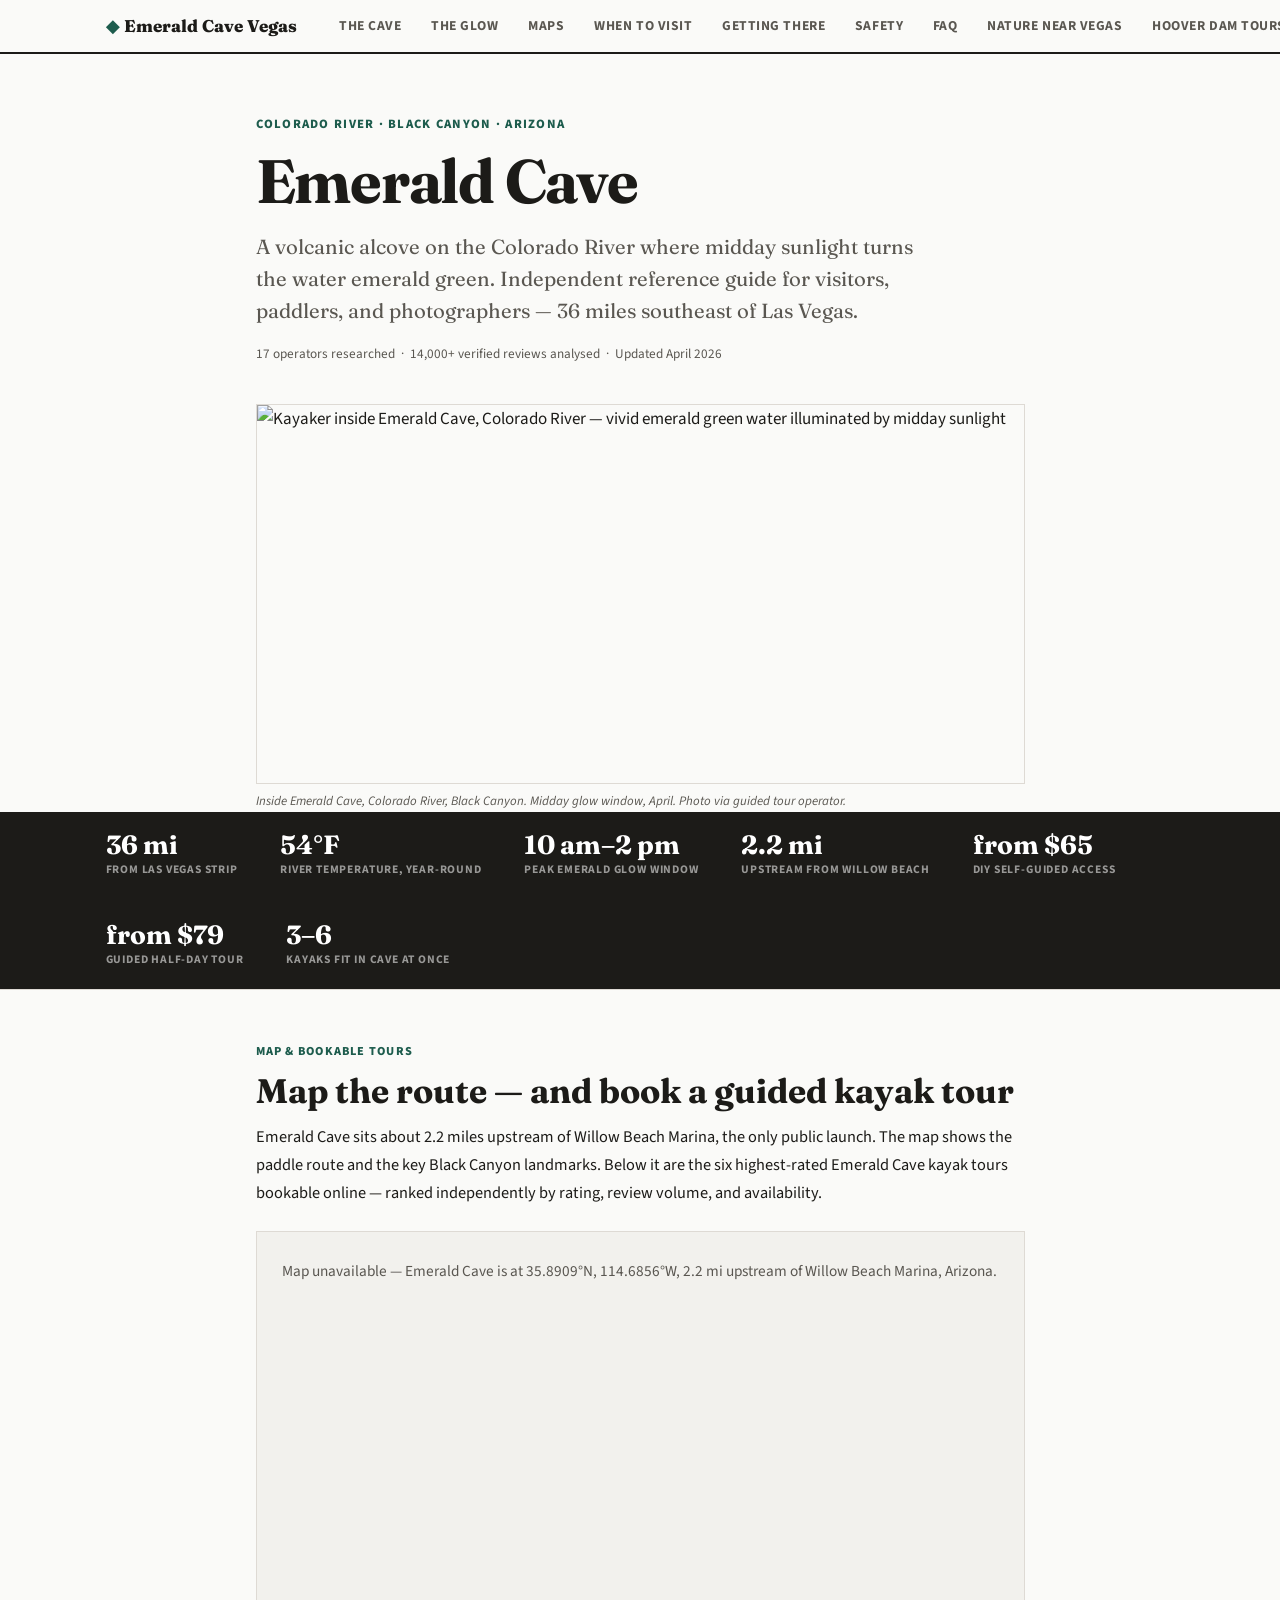
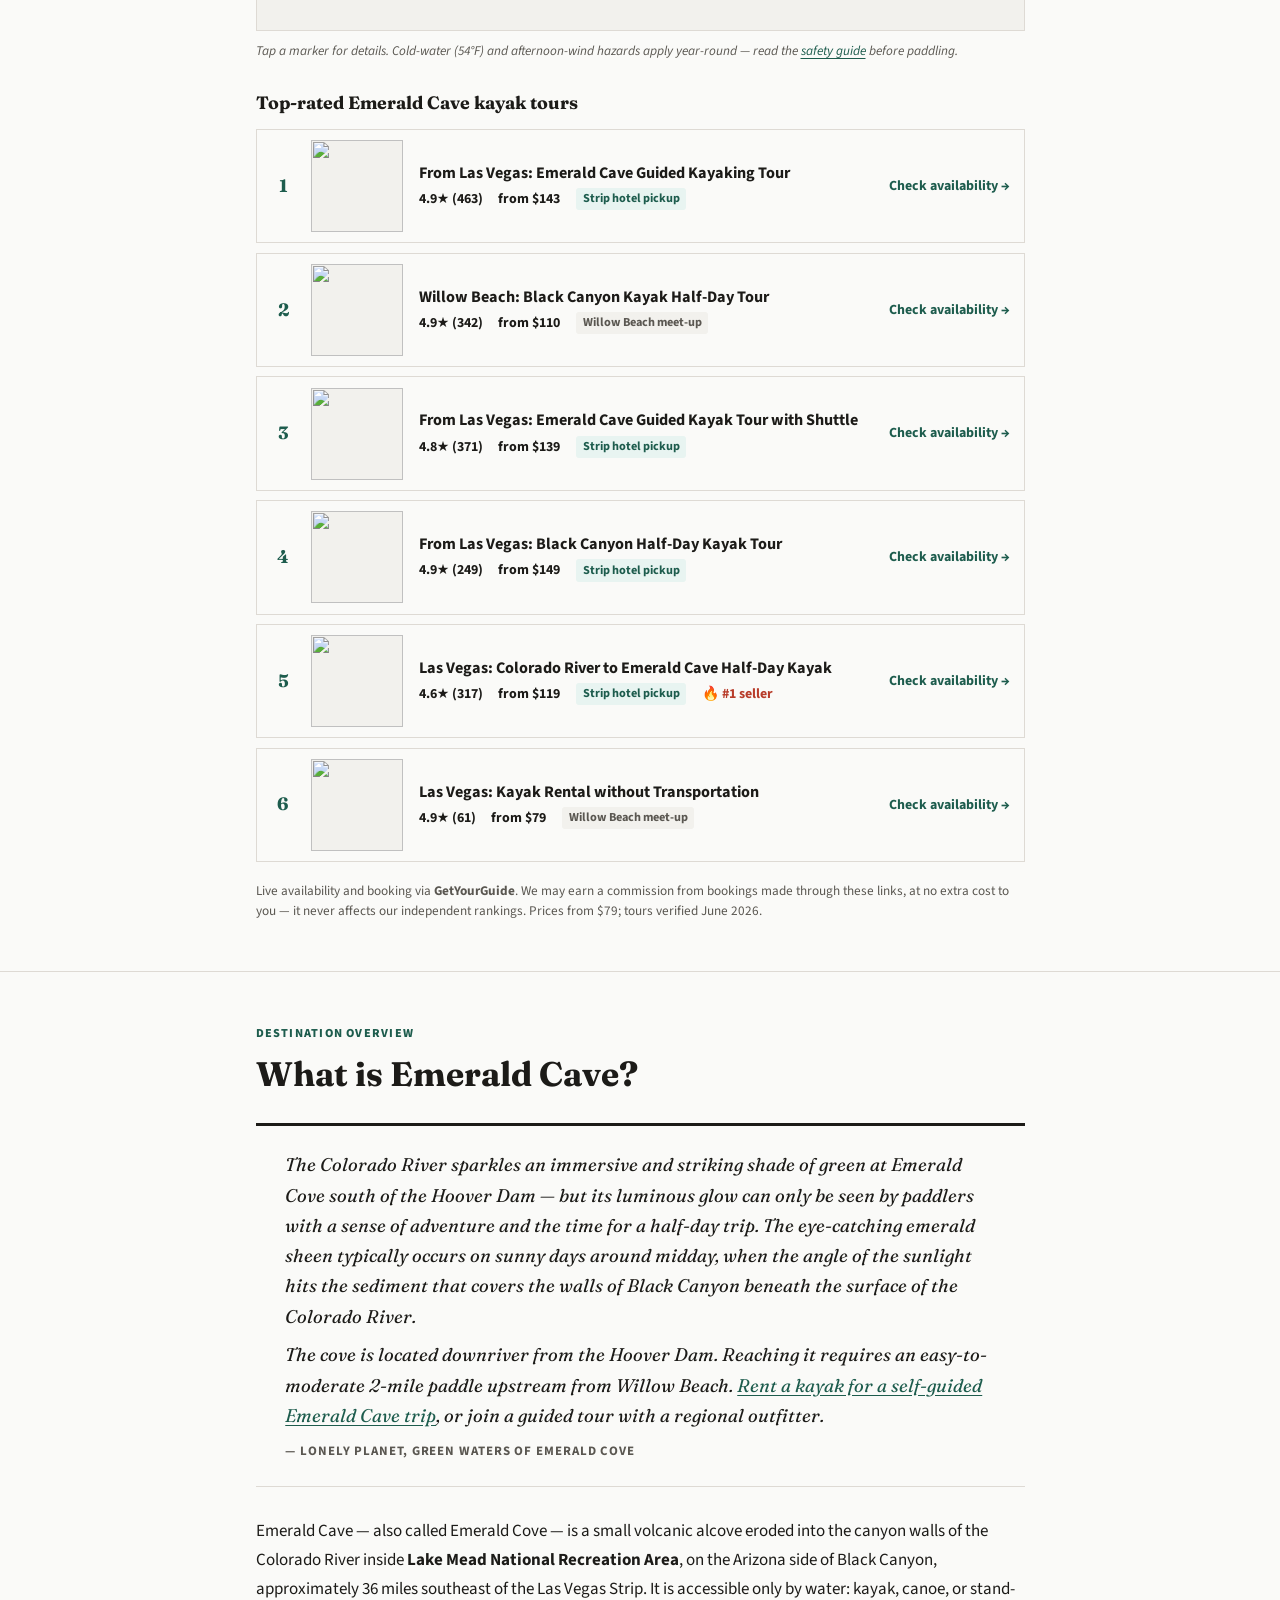
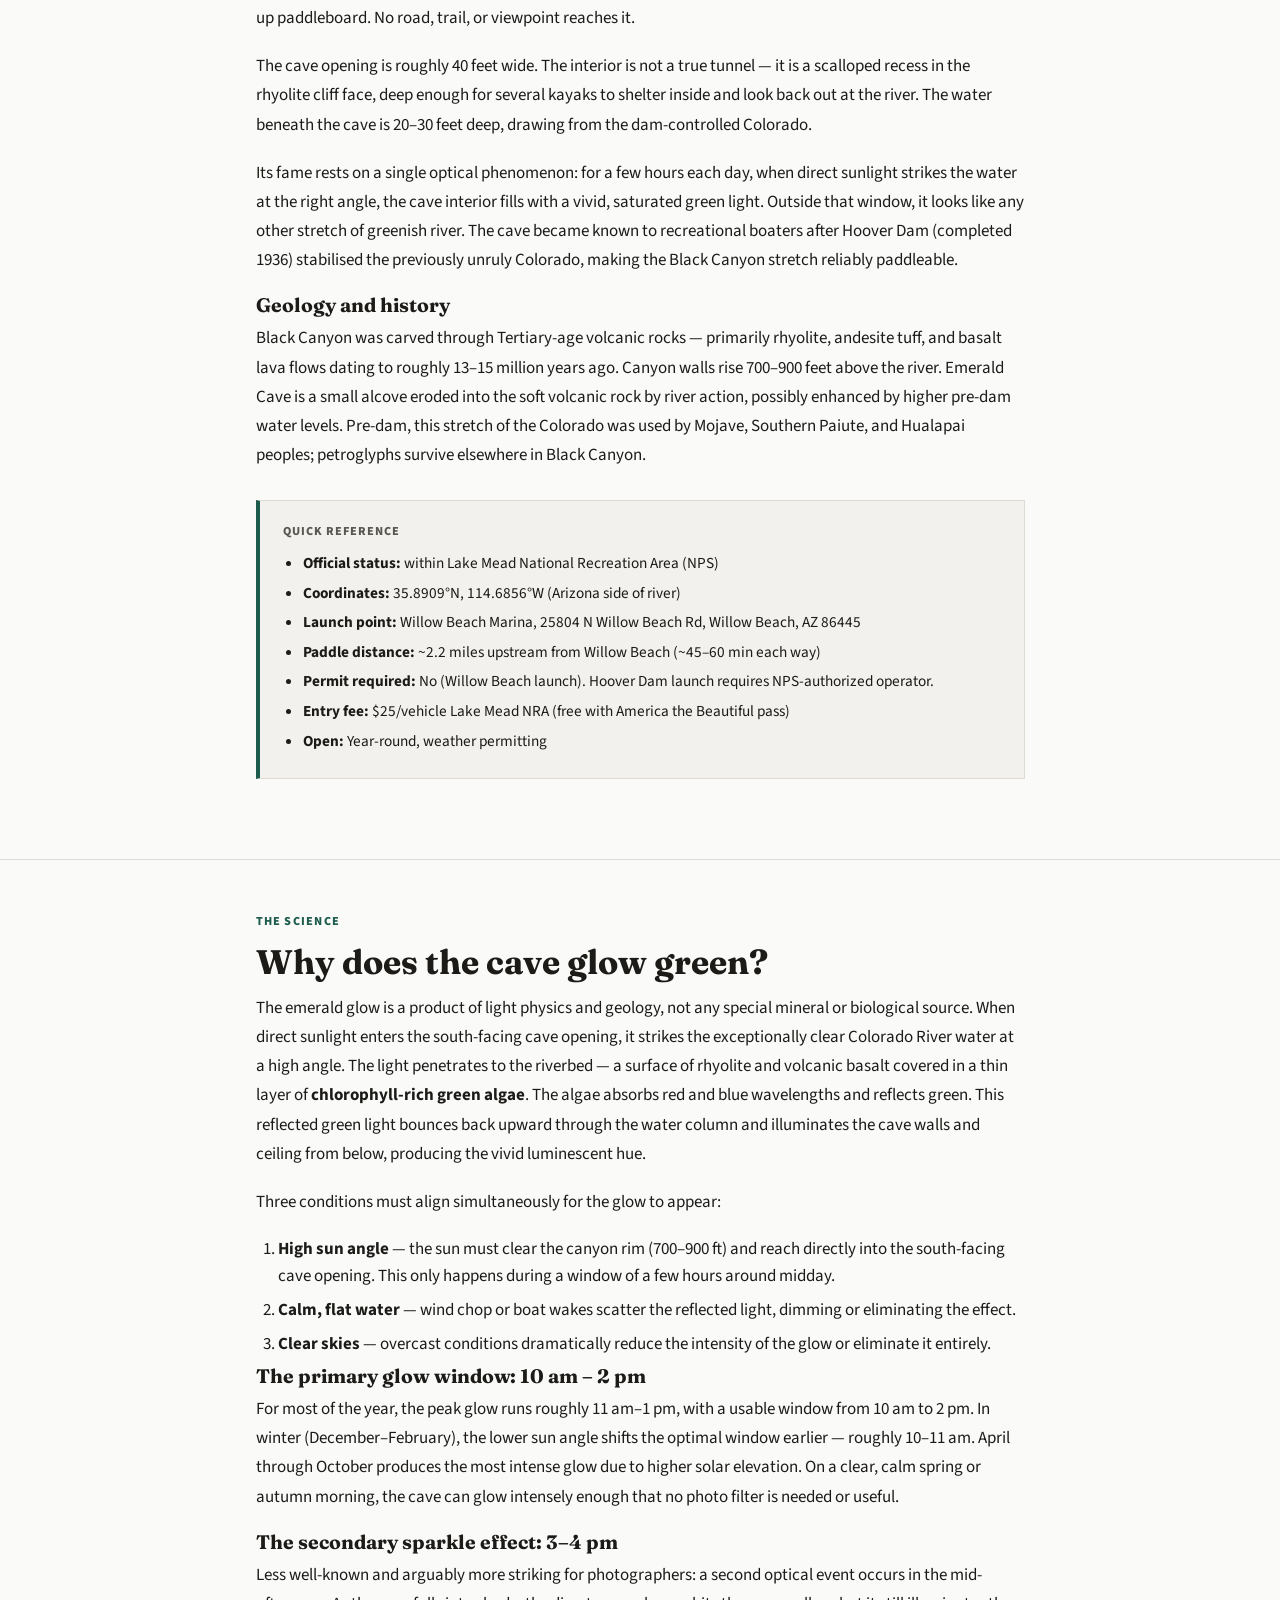
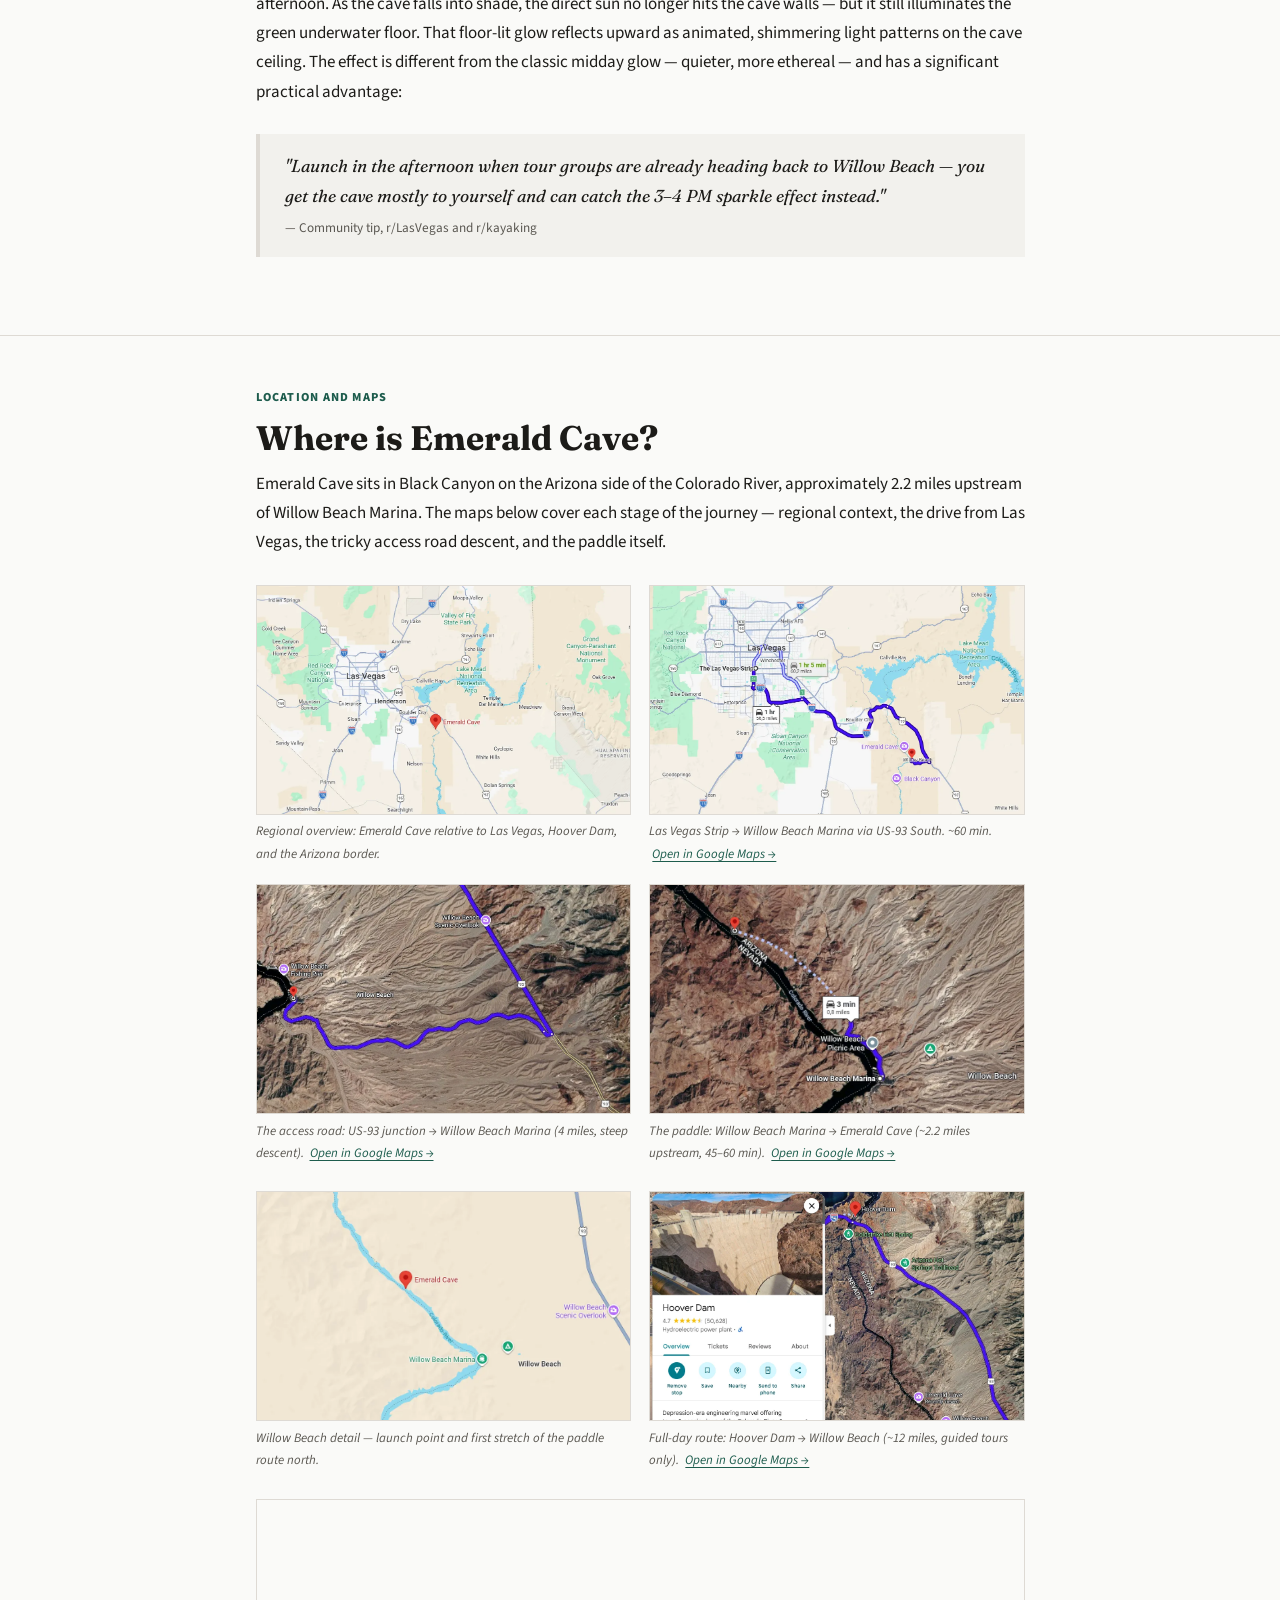
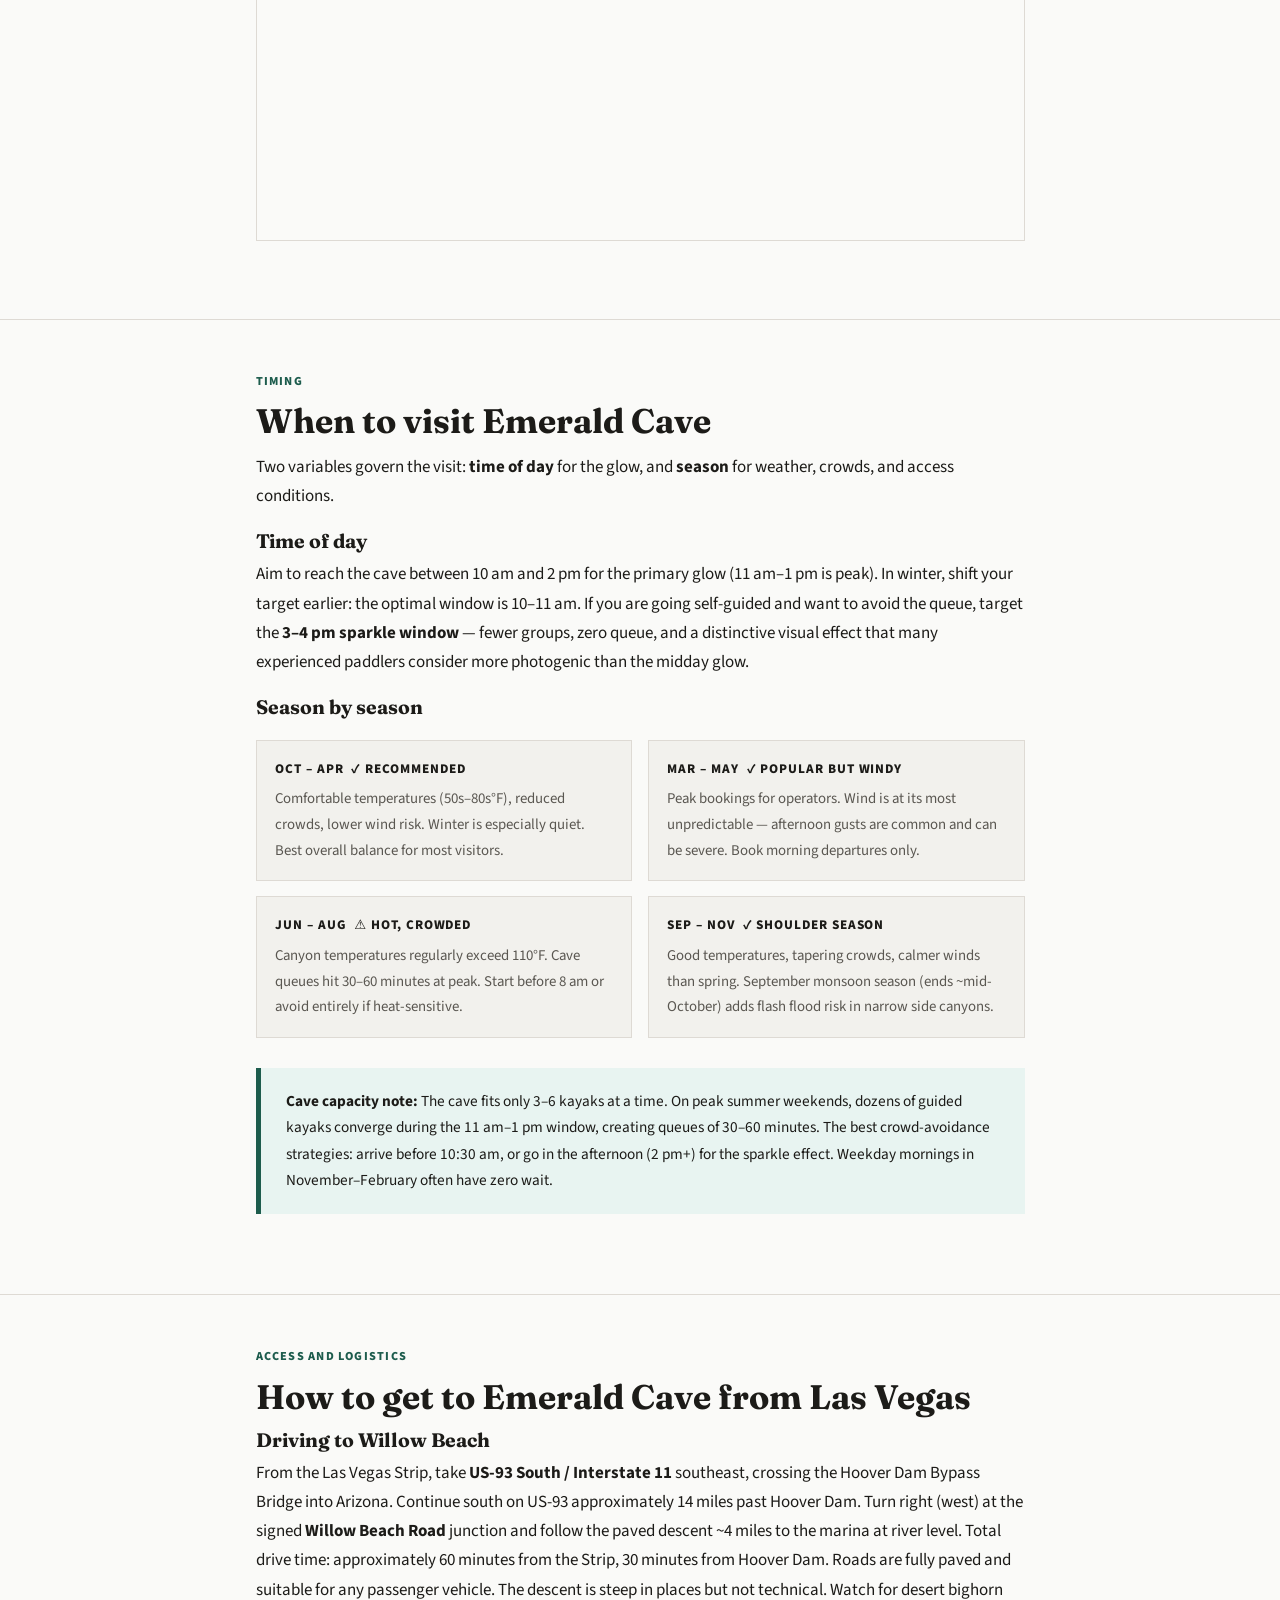
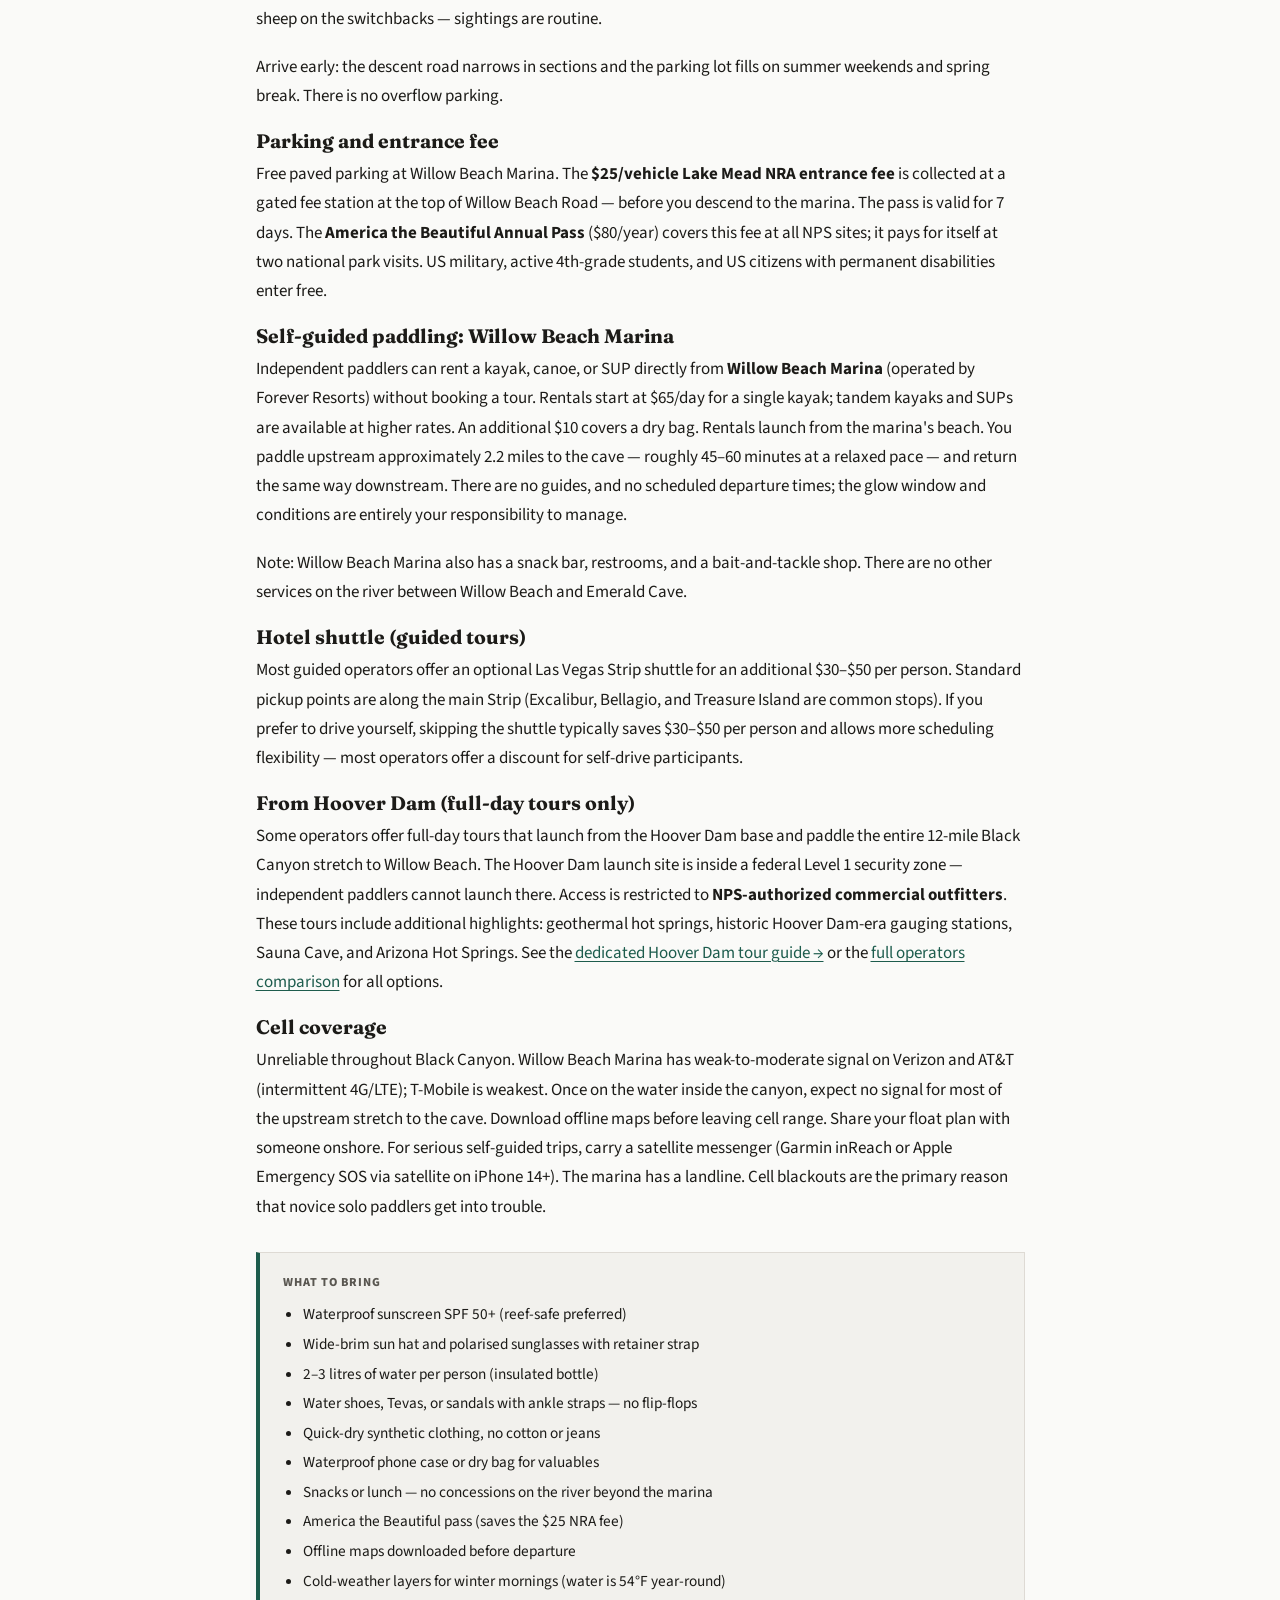
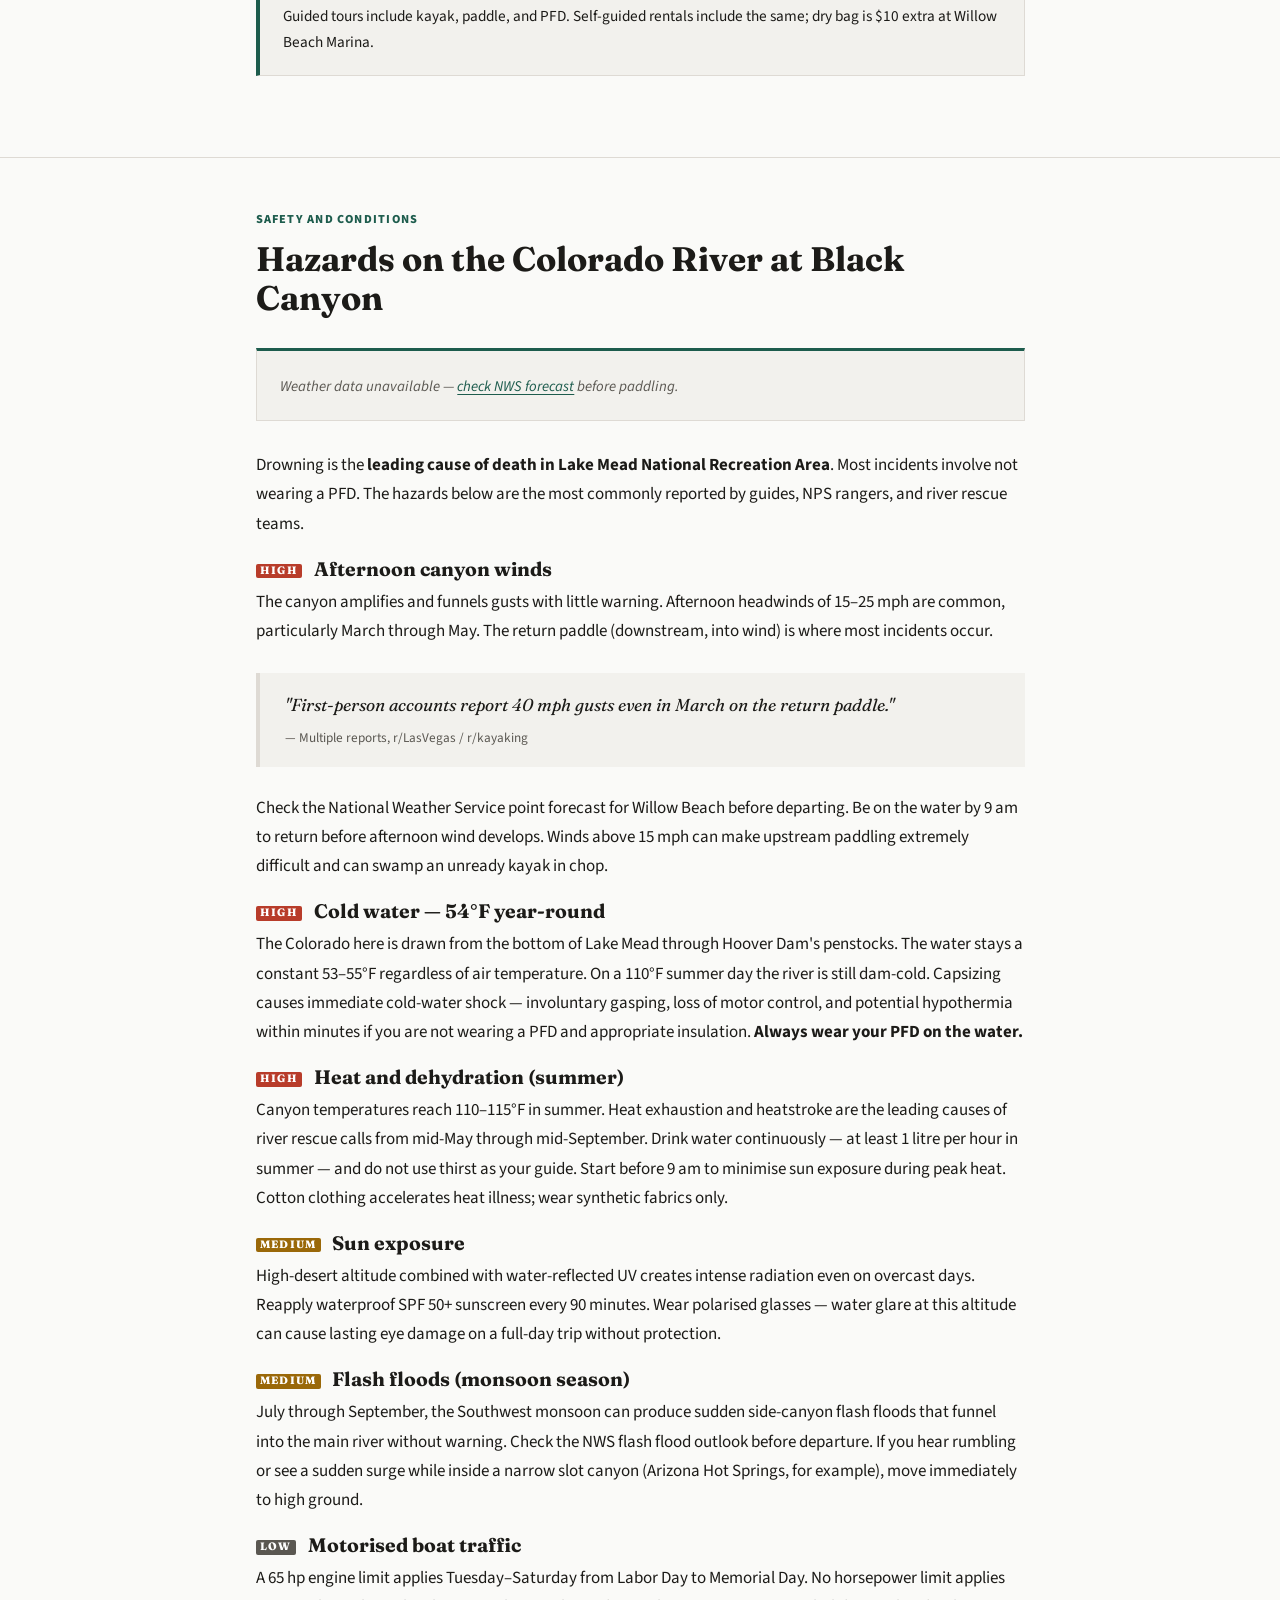
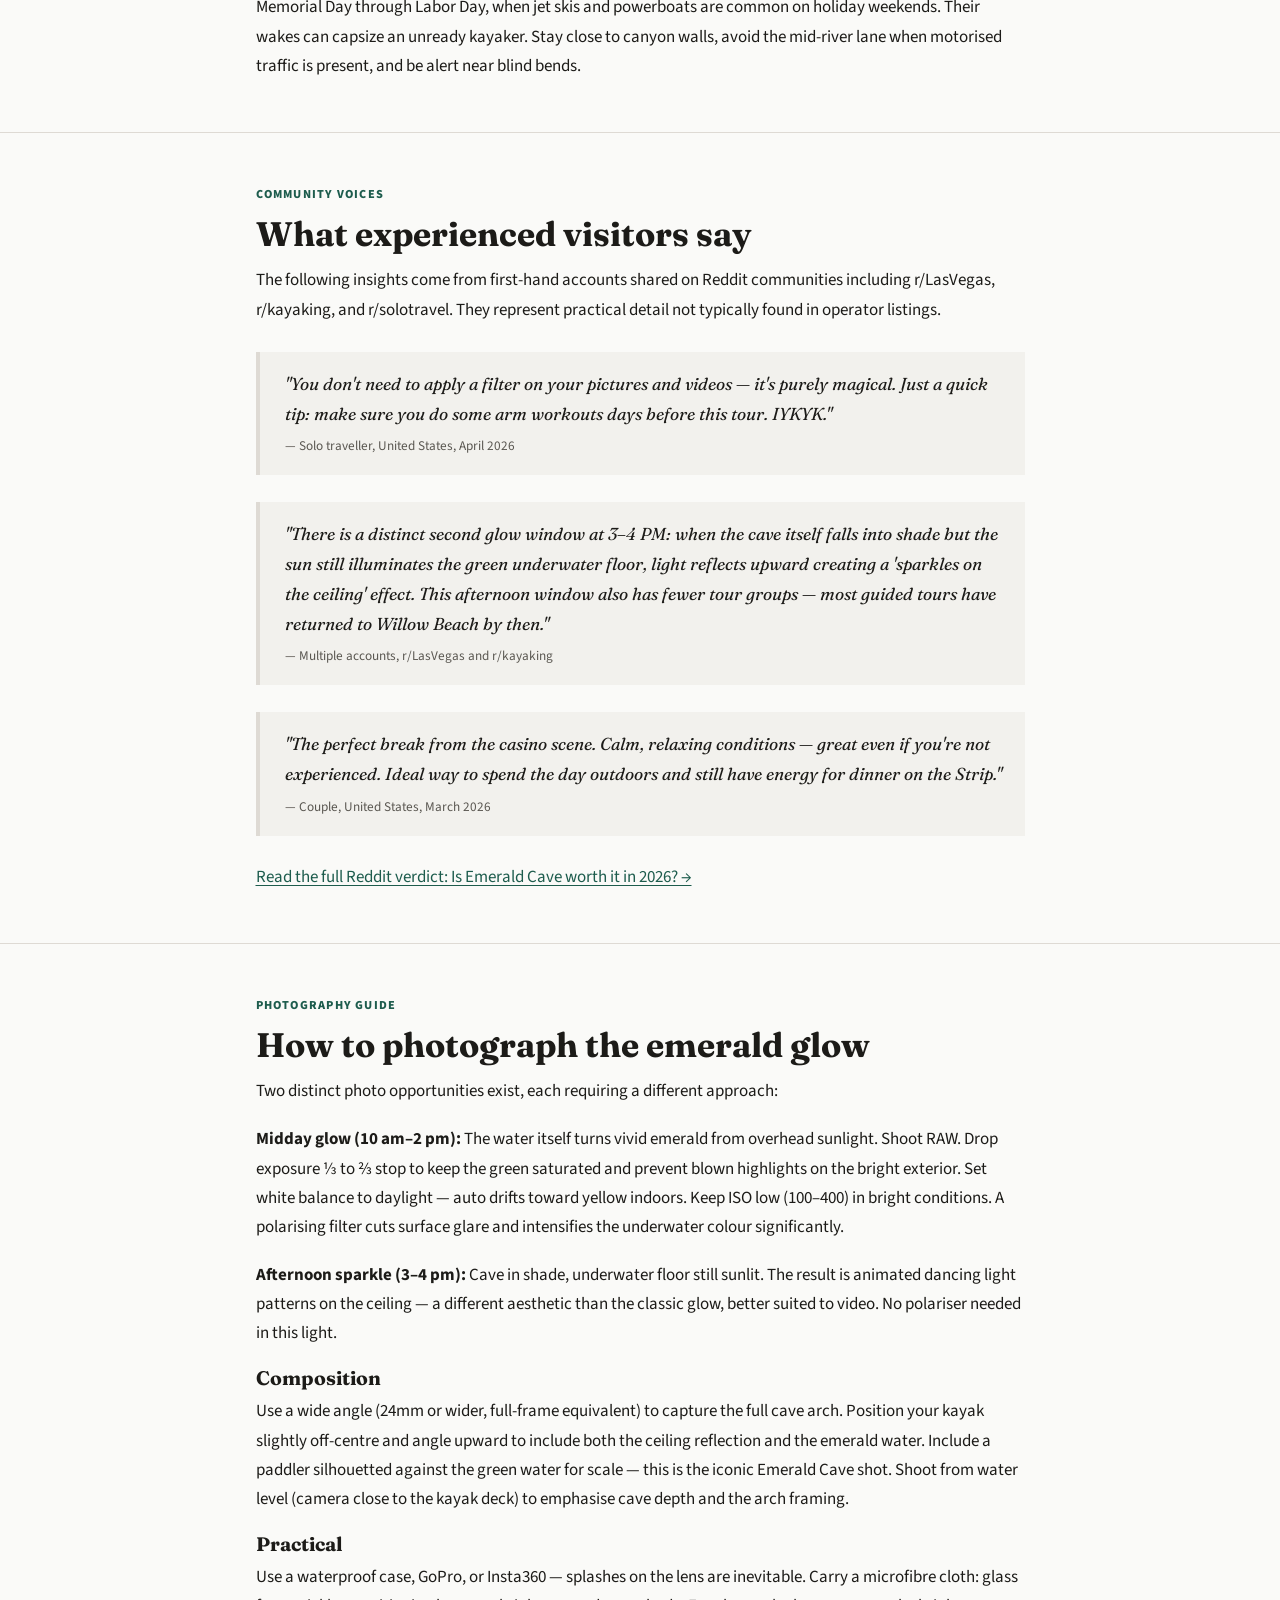
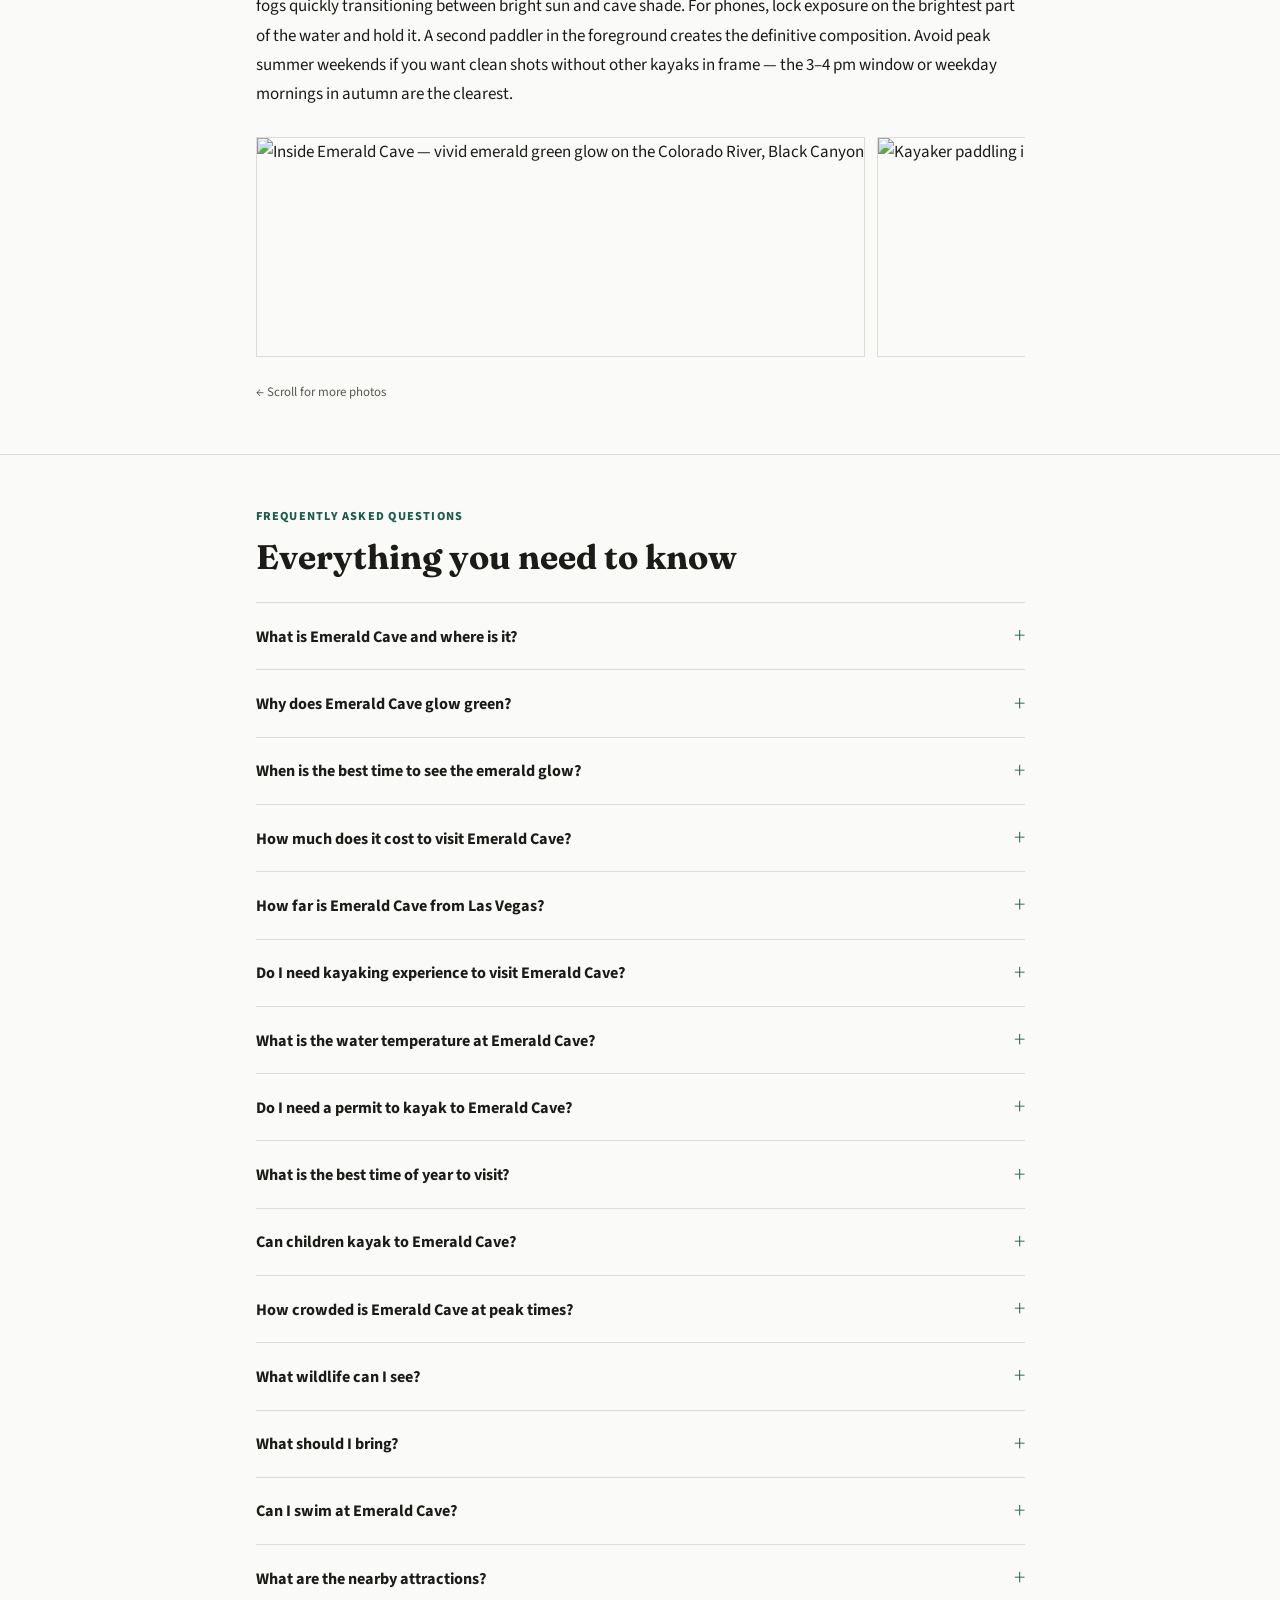
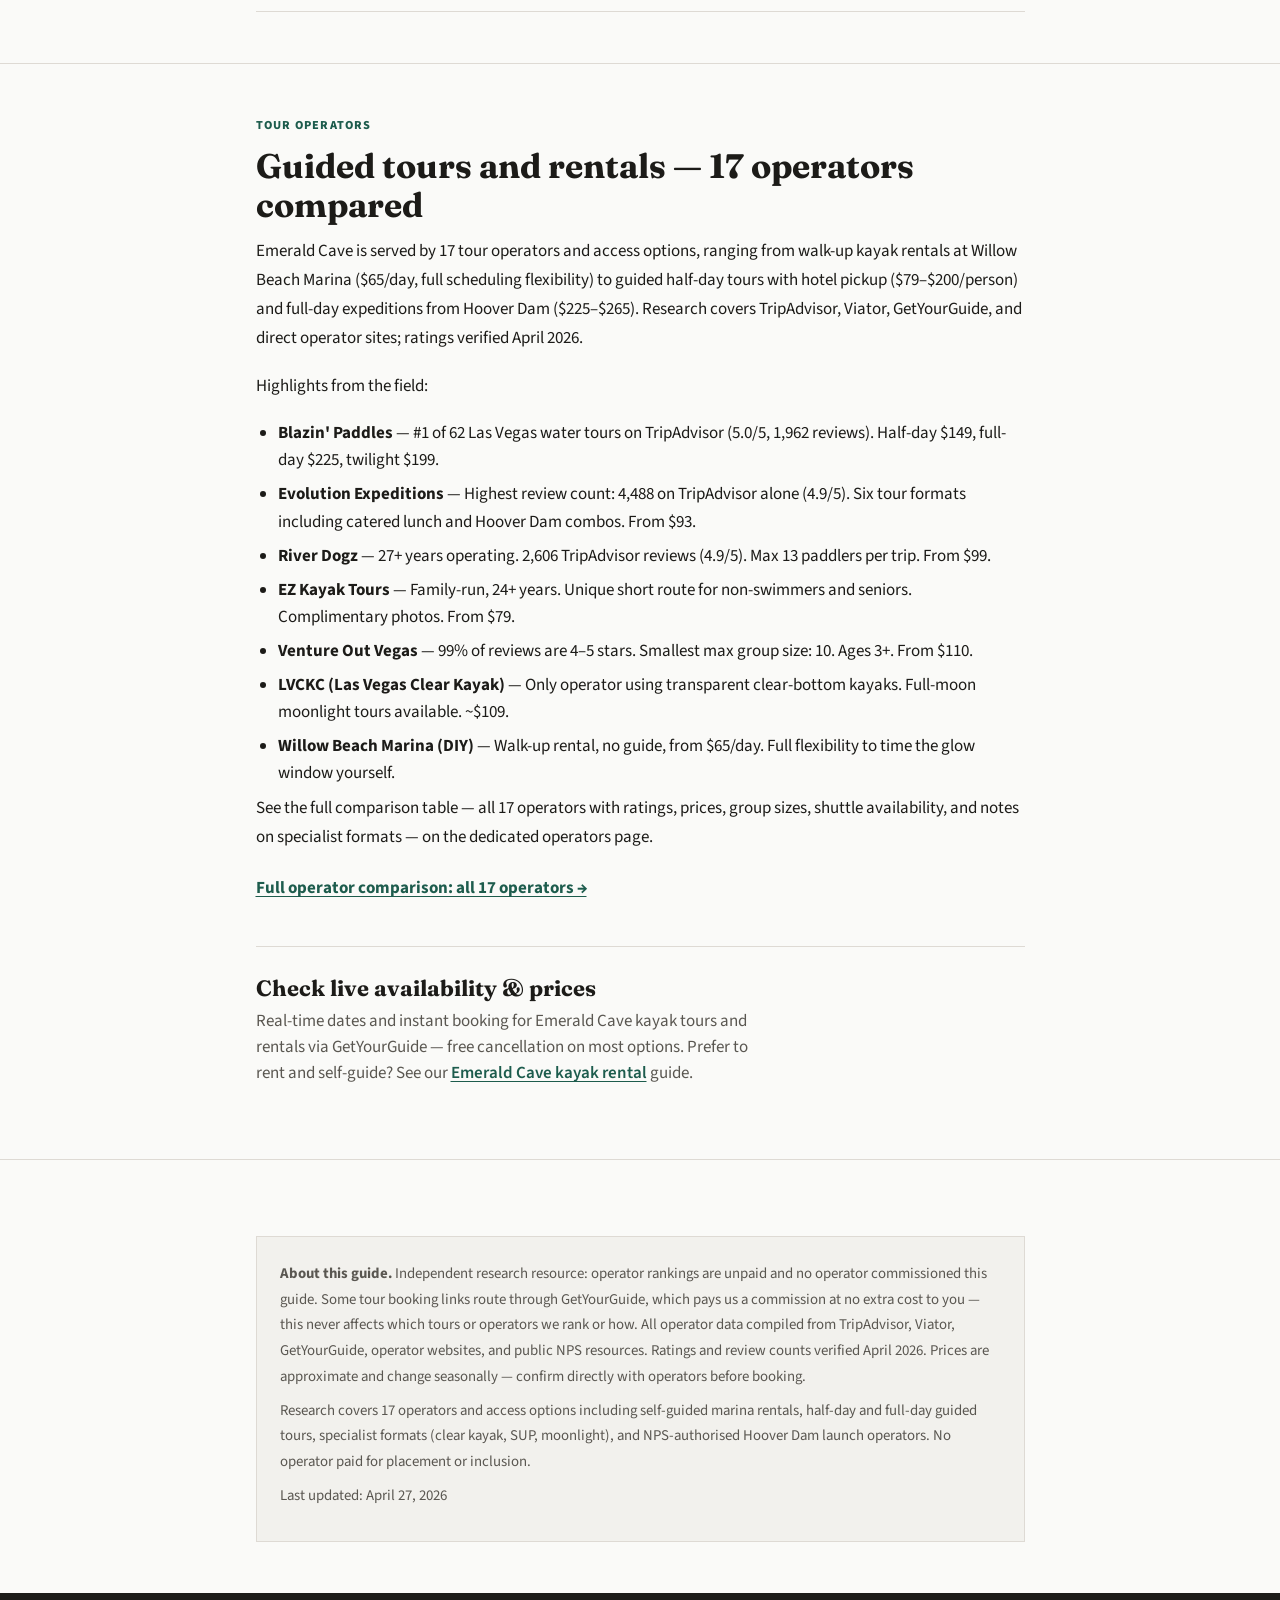
==== index.html @ 925a23f8 "Migrate homepage booking Viator -> GetYourGuide + add Emerald Cave kayak rental page + sitewide GYG " ====
<!DOCTYPE html>
<html lang="en">
<head>
  <meta charset="UTF-8">
  <meta name="viewport" content="width=device-width, initial-scale=1.0">
  <title>Emerald Cave: Colorado River Guide — Black Canyon, Las Vegas (2026)</title>
  <meta name="description" content="Independent reference guide to Emerald Cave on the Colorado River: why the cave glows green, when to visit, how to get there, safety, photography, and a comparison of all 17 tour operators near Las Vegas.">
  <link rel="canonical" href="https://emeraldcavevegas.com/">

  <meta property="og:type"        content="article">
  <meta property="og:title"       content="Emerald Cave: Colorado River Guide — Black Canyon, Las Vegas">
  <meta property="og:description" content="Independent reference guide: the science of the emerald glow, best times, DIY access, safety, photography, and all 17 operators compared.">
  <meta property="og:url"         content="https://emeraldcavevegas.com/">
  <meta property="og:image"       content="https://cdn.getyourguide.com/img/tour/63e8f0a3e918beafbc65cf9a6de09a8b6847c1874ac507ccfdf25bfa2e8f3ed8.jpeg/99.jpg">
  <meta name="twitter:card"       content="summary_large_image">

  <link rel="preconnect" href="https://fonts.googleapis.com">
  <link rel="preconnect" href="https://fonts.gstatic.com" crossorigin>
  <link href="https://fonts.googleapis.com/css2?family=Fraunces:ital,opsz,wght@0,9..144,400;0,9..144,600;0,9..144,700;0,9..144,900;1,9..144,400&family=Source+Sans+3:wght@400;600;700;800&display=swap" rel="stylesheet">
  <link rel="icon" type="image/svg+xml" href="favicon.svg">
  <link rel="stylesheet" href="styles.css">

  <script type="application/ld+json">
  {
    "@context": "https://schema.org",
    "@graph": [
      {
        "@type": "WebSite",
        "@id": "https://emeraldcavevegas.com/#website",
        "name": "Emerald Cave Vegas",
        "url": "https://emeraldcavevegas.com/"
      },
      {
        "@type": "Article",
        "@id": "https://emeraldcavevegas.com/#article",
        "headline": "Emerald Cave: Complete Independent Guide to the Colorado River Glow Cave Near Las Vegas (2026)",
        "description": "Independent reference guide covering the science of the emerald glow, seasonal timing, DIY access from Willow Beach, safety hazards, photography, and a comparison of all 17 kayak tour operators.",
        "datePublished": "2026-04-27",
        "dateModified": "2026-04-27",
        "author": {"@id": "https://emeraldcavevegas.com/#website"},
        "publisher": {"@id": "https://emeraldcavevegas.com/#website"},
        "mainEntityOfPage": "https://emeraldcavevegas.com/",
        "image": "https://cdn.getyourguide.com/img/tour/63e8f0a3e918beafbc65cf9a6de09a8b6847c1874ac507ccfdf25bfa2e8f3ed8.jpeg/99.jpg"
      },
      {
        "@type": "TouristAttraction",
        "@id": "https://emeraldcavevegas.com/#attraction",
        "name": "Emerald Cave",
        "alternateName": ["Emerald Cove", "Emerald Cave Black Canyon"],
        "description": "A volcanic alcove on the Colorado River in Black Canyon, 36 miles southeast of Las Vegas. Midday sunlight reflecting off the submerged volcanic riverbed turns the cave interior a vivid emerald green.",
        "url": "https://emeraldcavevegas.com/",
        "image": "https://cdn.getyourguide.com/img/tour/63e8f0a3e918beafbc65cf9a6de09a8b6847c1874ac507ccfdf25bfa2e8f3ed8.jpeg/99.jpg",
        "geo": {"@type": "GeoCoordinates", "latitude": 35.890861, "longitude": -114.6855819},
        "address": {"@type": "PostalAddress", "addressLocality": "Willow Beach", "addressRegion": "AZ", "postalCode": "86445", "addressCountry": "US"},
        "containedInPlace": {"@type": "Park", "name": "Lake Mead National Recreation Area", "url": "https://www.nps.gov/lake/"},
        "touristType": ["Kayaker", "Photographer", "Outdoor adventurer", "Family traveler"]
      },
      {
        "@type": "FAQPage",
        "@id": "https://emeraldcavevegas.com/#faq",
        "mainEntity": [
          {"@type": "Question", "name": "What is Emerald Cave and where is it?", "acceptedAnswer": {"@type": "Answer", "text": "Emerald Cave (also called Emerald Cove) is a small volcanic alcove on the Colorado River in Black Canyon, about 36 miles southeast of the Las Vegas Strip near Willow Beach, Arizona. It sits within Lake Mead National Recreation Area. The cave opening is approximately 40 feet wide with 20–30 feet of water inside. It is accessible only by kayak, canoe, or stand-up paddleboard."}},
          {"@type": "Question", "name": "Why does Emerald Cave glow green?", "acceptedAnswer": {"@type": "Answer", "text": "The emerald-green glow occurs when direct midday sunlight enters the south-facing cave opening and penetrates the clear 54°F river water. The light reflects off the submerged volcanic rock floor, passes through chlorophyll-rich green algae, and bounces back upward — illuminating the cave walls and ceiling. The effect requires a high sun angle, calm flat water, and clear skies."}},
          {"@type": "Question", "name": "When is the best time to see the emerald glow?", "acceptedAnswer": {"@type": "Answer", "text": "The strongest glow occurs between 10 am and 2 pm, with 11 am–1 pm being the peak window. In winter the optimal window shifts earlier to 10–11 am. There is also a secondary sparkle effect at 3–4 pm when the cave falls into shade but the underwater floor remains sunlit, projecting dancing light on the ceiling."}},
          {"@type": "Question", "name": "How much does it cost to visit Emerald Cave?", "acceptedAnswer": {"@type": "Answer", "text": "Self-guided rentals from Willow Beach Marina start at $65/day. Guided half-day tours range from $79 to $149 per person without shuttle, or $119–$200 with Las Vegas Strip pickup. A $25/vehicle Lake Mead NRA entrance fee is charged at the gate (free with America the Beautiful pass)."}},
          {"@type": "Question", "name": "How far is Emerald Cave from Las Vegas?", "acceptedAnswer": {"@type": "Answer", "text": "Approximately 36 miles southeast of the Las Vegas Strip. The drive to Willow Beach Marina takes about 60 minutes via US-93 South. From Willow Beach, the cave is approximately 2.2 miles upstream — roughly 45–60 minutes each way by paddle."}},
          {"@type": "Question", "name": "Do I need kayaking experience to visit Emerald Cave?", "acceptedAnswer": {"@type": "Answer", "text": "No prior experience is required. The Colorado River in this stretch has minimal current (1–3 mph) and no rapids. The main challenge is afternoon canyon wind, which can reach 25+ mph. Beginners should book a guided morning tour."}},
          {"@type": "Question", "name": "What is the water temperature at Emerald Cave?", "acceptedAnswer": {"@type": "Answer", "text": "A constant 53–55°F (12°C) year-round. Water is drawn from the bottom of Lake Mead through Hoover Dam, not from the sun-warmed surface. Even in summer heat, capsizing causes immediate cold-water shock. Always wear your PFD."}},
          {"@type": "Question", "name": "Do I need a permit to kayak to Emerald Cave?", "acceptedAnswer": {"@type": "Answer", "text": "No paddling permit is required for independent visitors launching from Willow Beach and paddling upstream. You must pay the Lake Mead NRA entrance fee ($25 per vehicle, 7-day pass; free with America the Beautiful pass). Launching from Hoover Dam requires an NPS-authorized operator."}},
          {"@type": "Question", "name": "What is the best time of year to visit?", "acceptedAnswer": {"@type": "Answer", "text": "October through April offers the best balance — comfortable temperatures (50s–80s°F), smaller crowds, and lower wind risk. Avoid June–August unless departing before 8 am, as canyon temperatures regularly exceed 110°F and cave queue times reach 30–60 minutes."}},
          {"@type": "Question", "name": "Can children kayak to Emerald Cave?", "acceptedAnswer": {"@type": "Answer", "text": "Most operators accept children from age 5–8 in tandem with a parent. Children typically ride tandem until age 12–14. EZ Kayak Tours accepts from age 5, Desert Adventures from 6, River Dogz from 6, Blazin' Paddles from 8, and Venture Out Vegas from age 3."}},
          {"@type": "Question", "name": "How crowded is Emerald Cave?", "acceptedAnswer": {"@type": "Answer", "text": "The cave fits only 3–6 kayaks at once. At peak season during the 10 am–1 pm window, queue times reach 30–60 minutes. Strategy: arrive before 10:30 am, or go self-guided after 2 pm for the 3–4 pm sparkle effect with near-zero wait."}},
          {"@type": "Question", "name": "What wildlife can I see at Emerald Cave?", "acceptedAnswer": {"@type": "Answer", "text": "Desert bighorn sheep graze on cliff ledges above Willow Beach year-round and are reliably seen on the access road and canyon walls. Bald eagles are common December–March. Other species: great blue herons, peregrine falcons, ravens, osprey, coyotes, and various waterfowl."}},
          {"@type": "Question", "name": "What should I bring on a kayak trip to Emerald Cave?", "acceptedAnswer": {"@type": "Answer", "text": "Essentials: waterproof sunscreen SPF 50+, wide-brim sun hat, polarised sunglasses with retainer strap, water shoes, 2–3 litres of water per person, quick-dry synthetic clothing, and a waterproof phone case. Download offline maps before leaving cell coverage. Bring an America the Beautiful pass to waive the $25 NRA entrance fee."}},
          {"@type": "Question", "name": "How do I get to Willow Beach from Las Vegas?", "acceptedAnswer": {"@type": "Answer", "text": "From the Strip: take US-93 South across the Hoover Dam Bypass Bridge into Arizona. Continue ~14 miles south past Hoover Dam, then turn right onto Willow Beach Road. Follow the paved road 4 miles downhill to the marina. Drive time: ~60 minutes."}},
          {"@type": "Question", "name": "Can I swim at Emerald Cave?", "acceptedAnswer": {"@type": "Answer", "text": "Swimming is allowed but the water is a constant 54°F — cold enough to cause cold-shock even in summer. Many guided tours include swim stops at riverside beaches where conditions are safer. Avoid swimming in the cave itself due to kayak traffic and cold deep water."}}
        ]
      }
    ]
  }
  </script>

  <!-- GetYourGuide Analytics -->
  <script async defer src="https://widget.getyourguide.com/dist/pa.umd.production.min.js" data-gyg-partner-id="1Q7ZSYC"></script>
</head>

<body>

<!-- HEADER -->
<header class="site-header" id="top">
  <div class="nav-inner">
    <a href="#top" class="nav-logo"><span class="gem">◆</span>Emerald Cave Vegas</a>
    <nav class="nav-links">
      <a href="#what-is">The Cave</a>
      <a href="#glow">The Glow</a>
      <a href="#maps">Maps</a>
      <a href="#when">When to Visit</a>
      <a href="#getting-there">Getting There</a>
      <a href="#safety">Safety</a>
      <a href="#faq">FAQ</a>
      <a href="natural-attractions-near-las-vegas.html">Nature Near Vegas</a>
      <a href="hoover-dam-tours-from-las-vegas.html">Hoover Dam Tours</a>
      <a href="las-vegas-colorado-river-tours.html">River Tours</a>
      <a href="las-vegas-stargazing-tour.html">Stargazing</a>
      <a href="vegas-night-helicopter-tour.html">Night Helicopter</a>
      <a href="operators.html">Tour Operators →</a>
    </nav>
    <button class="nav-toggle" aria-label="Toggle menu" aria-expanded="false">
      <span></span><span></span><span></span>
    </button>
  </div>
  <nav class="mobile-nav">
    <a href="#what-is">The Cave</a>
    <a href="#glow">The Glow</a>
    <a href="#maps">Maps</a>
    <a href="#when">When to Visit</a>
    <a href="#getting-there">Getting There</a>
    <a href="#safety">Safety</a>
    <a href="#faq">FAQ</a>
    <a href="natural-attractions-near-las-vegas.html">Nature Near Vegas</a>
    <a href="hoover-dam-tours-from-las-vegas.html">Hoover Dam Tours</a>
    <a href="las-vegas-colorado-river-tours.html">River Tours</a>
    <a href="las-vegas-stargazing-tour.html">Stargazing</a>
    <a href="vegas-night-helicopter-tour.html">Night Helicopter</a>
    <a href="operators.html">Tour Operators →</a>
  </nav>
</header>

<!-- HERO -->
<section class="hero">
  <div class="container">
    <span class="eyebrow">Colorado River · Black Canyon · Arizona</span>
    <h1>Emerald Cave</h1>
    <p class="hero-deck">A volcanic alcove on the Colorado River where midday sunlight turns the water emerald green. Independent reference guide for visitors, paddlers, and photographers — 36 miles southeast of Las Vegas.</p>
    <p class="byline">17 operators researched &nbsp;·&nbsp; 14,000+ verified reviews analysed &nbsp;·&nbsp; Updated <time datetime="2026-04-27">April 2026</time></p>
  </div>
  <div class="container">
    <figure class="hero-img-wrap">
      <img src="https://cdn.getyourguide.com/img/tour/63e8f0a3e918beafbc65cf9a6de09a8b6847c1874ac507ccfdf25bfa2e8f3ed8.jpeg/99.jpg"
           alt="Kayaker inside Emerald Cave, Colorado River — vivid emerald green water illuminated by midday sunlight"
           loading="eager" decoding="async">
      <figcaption>Inside Emerald Cave, Colorado River, Black Canyon. Midday glow window, April. Photo via guided tour operator.</figcaption>
    </figure>
  </div>
</section>

<!-- FACTS BAR -->
<div class="facts-bar">
  <div class="facts-inner">
    <div class="fact"><span class="fact-n">36 mi</span><span class="fact-l">from Las Vegas Strip</span></div>
    <div class="fact"><span class="fact-n">54°F</span><span class="fact-l">river temperature, year-round</span></div>
    <div class="fact"><span class="fact-n">10 am–2 pm</span><span class="fact-l">peak emerald glow window</span></div>
    <div class="fact"><span class="fact-n">2.2 mi</span><span class="fact-l">upstream from Willow Beach</span></div>
    <div class="fact"><span class="fact-n">from $65</span><span class="fact-l">DIY self-guided access</span></div>
    <div class="fact"><span class="fact-n">from $79</span><span class="fact-l">guided half-day tour</span></div>
    <div class="fact"><span class="fact-n">3–6</span><span class="fact-l">kayaks fit in cave at once</span></div>
  </div>
</div>

<!-- TOUR MAP + BOOKABLE TOURS -->
<section id="tour-map">
  <div class="container">
    <span class="s-label">Map &amp; Bookable Tours</span>
    <h2>Map the route — and book a guided kayak tour</h2>
    <p class="tm-intro">Emerald Cave sits about 2.2 miles upstream of Willow Beach Marina, the only public launch. The map shows the paddle route and the key Black Canyon landmarks. Below it are the six highest-rated Emerald Cave kayak tours bookable online — ranked independently by rating, review volume, and availability.</p>

    <div id="ecMap" class="tm-map" data-ec-map aria-label="Interactive map of Emerald Cave, Willow Beach launch, and Black Canyon landmarks"></div>
    <p class="tm-maphint">Tap a marker for details. Cold-water (54°F) and afternoon-wind hazards apply year-round — read the <a href="#safety">safety guide</a> before paddling.</p>

    <h3 class="tm-tours-h">Top-rated Emerald Cave kayak tours</h3>
    <ol class="ec-tours">
      <li class="ec-tour-item">
        <a class="vlink ec-tour" data-vurl="[base64]" role="link" rel="sponsored nofollow noopener" tabindex="0">
          <span class="ec-rank">1</span>
          <img class="ec-thumb" src="https://cdn.getyourguide.com/img/tour/914c4ea059eca694fb7a37febaf80ccc9e33d44f9a7d2814f25a56985c600eab.jpeg/99.jpg" alt="" loading="lazy" width="92" height="92">
          <span class="ec-body">
            <span class="ec-title">From Las Vegas: Emerald Cave Guided Kayaking Tour</span>
            <span class="ec-meta">
              <span class="ec-rating">4.9★ (463)</span>
              <span class="ec-price">from $143</span>
              <span class="ec-pickup">Strip hotel pickup</span>
            </span>
          </span>
          <span class="ec-cta">Check availability →</span>
        </a>
      </li>
      <li class="ec-tour-item">
        <a class="vlink ec-tour" data-vurl="[base64]" role="link" rel="sponsored nofollow noopener" tabindex="0">
          <span class="ec-rank">2</span>
          <img class="ec-thumb" src="https://cdn.getyourguide.com/img/tour/60492025e57fc.jpeg/99.jpg" alt="" loading="lazy" width="92" height="92">
          <span class="ec-body">
            <span class="ec-title">Willow Beach: Black Canyon Kayak Half-Day Tour</span>
            <span class="ec-meta">
              <span class="ec-rating">4.9★ (342)</span>
              <span class="ec-price">from $110</span>
              <span class="ec-pickup ec-pickup-meet">Willow Beach meet-up</span>
            </span>
          </span>
          <span class="ec-cta">Check availability →</span>
        </a>
      </li>
      <li class="ec-tour-item">
        <a class="vlink ec-tour" data-vurl="[base64]" role="link" rel="sponsored nofollow noopener" tabindex="0">
          <span class="ec-rank">3</span>
          <img class="ec-thumb" src="https://cdn.getyourguide.com/img/tour/609b23de97c1d.jpeg/99.jpg" alt="" loading="lazy" width="92" height="92">
          <span class="ec-body">
            <span class="ec-title">From Las Vegas: Emerald Cave Guided Kayak Tour with Shuttle</span>
            <span class="ec-meta">
              <span class="ec-rating">4.8★ (371)</span>
              <span class="ec-price">from $139</span>
              <span class="ec-pickup">Strip hotel pickup</span>
            </span>
          </span>
          <span class="ec-cta">Check availability →</span>
        </a>
      </li>
      <li class="ec-tour-item">
        <a class="vlink ec-tour" data-vurl="aHR0cHM6Ly93d3cuZ2V0eW91cmd1aWRlLmNvbS9sYXMtdmVnYXMtbDU4L2JsYWNrLWNhbnlvbi1oYWxmLWRheS1rYXlhay10b3VyLXQ3MTcwNy8/cGFydG5lcl9pZD0xUTdaU1lDJnV0bV9tZWRpdW09b25saW5lX3B1Ymxpc2hlciZjbXA9ZW1lcmFsZGNhdmV2ZWdhcw==" role="link" rel="sponsored nofollow noopener" tabindex="0">
          <span class="ec-rank">4</span>
          <img class="ec-thumb" src="https://cdn.getyourguide.com/img/tour/0e73ef983bca7795.jpeg/99.jpg" alt="" loading="lazy" width="92" height="92">
          <span class="ec-body">
            <span class="ec-title">From Las Vegas: Black Canyon Half-Day Kayak Tour</span>
            <span class="ec-meta">
              <span class="ec-rating">4.9★ (249)</span>
              <span class="ec-price">from $149</span>
              <span class="ec-pickup">Strip hotel pickup</span>
            </span>
          </span>
          <span class="ec-cta">Check availability →</span>
        </a>
      </li>
      <li class="ec-tour-item">
        <a class="vlink ec-tour" data-vurl="aHR0cHM6Ly93d3cuZ2V0eW91cmd1aWRlLmNvbS9sYXMtdmVnYXMtbDU4L2xhcy12ZWdhcy1jb2xvcmFkby1yaXZlci10by1lbWVyYWxkLWNhdmUtaGFsZi1kYXkta2F5YWstdDUxODAxMy8/cGFydG5lcl9pZD0xUTdaU1lDJnV0bV9tZWRpdW09b25saW5lX3B1Ymxpc2hlciZjbXA9ZW1lcmFsZGNhdmV2ZWdhcw==" role="link" rel="sponsored nofollow noopener" tabindex="0">
          <span class="ec-rank">5</span>
          <img class="ec-thumb" src="https://cdn.getyourguide.com/img/tour/156cb6ac67c15c7400df613f0026d4f12b8969064cdfa7f6bafa72cedaf4cc39.jpg/99.jpg" alt="" loading="lazy" width="92" height="92">
          <span class="ec-body">
            <span class="ec-title">Las Vegas: Colorado River to Emerald Cave Half-Day Kayak</span>
            <span class="ec-meta">
              <span class="ec-rating">4.6★ (317)</span>
              <span class="ec-price">from $119</span>
              <span class="ec-pickup">Strip hotel pickup</span>
              <span class="ec-hot">🔥 #1 seller</span>
            </span>
          </span>
          <span class="ec-cta">Check availability →</span>
        </a>
      </li>
      <li class="ec-tour-item">
        <a class="vlink ec-tour" data-vurl="aHR0cHM6Ly93d3cuZ2V0eW91cmd1aWRlLmNvbS93aWxsb3ctYmVhY2gtbDE1ODcyMy9sYXMtdmVnYXMta2F5YWstcmVudGFsLXdpdGhvdXQtdHJhbnNwb3J0YXRpb24tdDU1OTM3OS8/cGFydG5lcl9pZD0xUTdaU1lDJnV0bV9tZWRpdW09b25saW5lX3B1Ymxpc2hlciZjbXA9ZW1lcmFsZGNhdmV2ZWdhcw==" role="link" rel="sponsored nofollow noopener" tabindex="0">
          <span class="ec-rank">6</span>
          <img class="ec-thumb" src="https://cdn.getyourguide.com/img/tour/5daa9734dadba0c5.jpeg/99.jpg" alt="" loading="lazy" width="92" height="92">
          <span class="ec-body">
            <span class="ec-title">Las Vegas: Kayak Rental without Transportation</span>
            <span class="ec-meta">
              <span class="ec-rating">4.9★ (61)</span>
              <span class="ec-price">from $79</span>
              <span class="ec-pickup ec-pickup-meet">Willow Beach meet-up</span>
            </span>
          </span>
          <span class="ec-cta">Check availability →</span>
        </a>
      </li>
    </ol>
    <p class="tm-credit">Live availability and booking via <strong>GetYourGuide</strong>. We may earn a commission from bookings made through these links, at no extra cost to you — it never affects our independent rankings. Prices from $79; tours verified June 2026.</p>
  </div>
</section>

<!-- WHAT IS EMERALD CAVE -->
<section id="what-is">
  <div class="container">
    <span class="s-label">Destination Overview</span>
    <h2>What is Emerald Cave?</h2>

    <blockquote class="editorial">
      <p>The Colorado River sparkles an immersive and striking shade of green at Emerald Cove south of the Hoover Dam — but its luminous glow can only be seen by paddlers with a sense of adventure and the time for a half-day trip. The eye-catching emerald sheen typically occurs on sunny days around midday, when the angle of the sunlight hits the sediment that covers the walls of Black Canyon beneath the surface of the Colorado River.</p>
      <p>The cove is located downriver from the Hoover Dam. Reaching it requires an easy-to-moderate 2-mile paddle upstream from Willow Beach. <a href="emerald-cave-kayak-rental.html">Rent a kayak for a self-guided Emerald Cave trip</a>, or join a guided tour with a regional outfitter.</p>
      <cite>— Lonely Planet, Green Waters of Emerald Cove</cite>
    </blockquote>

    <p>Emerald Cave — also called Emerald Cove — is a small volcanic alcove eroded into the canyon walls of the Colorado River inside <strong>Lake Mead National Recreation Area</strong>, on the Arizona side of Black Canyon, approximately 36 miles southeast of the Las Vegas Strip. It is accessible only by water: kayak, canoe, or stand-up paddleboard. No road, trail, or viewpoint reaches it.</p>

    <p>The cave opening is roughly 40 feet wide. The interior is not a true tunnel — it is a scalloped recess in the rhyolite cliff face, deep enough for several kayaks to shelter inside and look back out at the river. The water beneath the cave is 20–30 feet deep, drawing from the dam-controlled Colorado.</p>

    <p>Its fame rests on a single optical phenomenon: for a few hours each day, when direct sunlight strikes the water at the right angle, the cave interior fills with a vivid, saturated green light. Outside that window, it looks like any other stretch of greenish river. The cave became known to recreational boaters after Hoover Dam (completed 1936) stabilised the previously unruly Colorado, making the Black Canyon stretch reliably paddleable.</p>

    <h3>Geology and history</h3>
    <p>Black Canyon was carved through Tertiary-age volcanic rocks — primarily rhyolite, andesite tuff, and basalt lava flows dating to roughly 13–15 million years ago. Canyon walls rise 700–900 feet above the river. Emerald Cave is a small alcove eroded into the soft volcanic rock by river action, possibly enhanced by higher pre-dam water levels. Pre-dam, this stretch of the Colorado was used by Mojave, Southern Paiute, and Hualapai peoples; petroglyphs survive elsewhere in Black Canyon.</p>

    <div class="infobox">
      <h4>Quick reference</h4>
      <ul>
        <li><strong>Official status:</strong> within Lake Mead National Recreation Area (NPS)</li>
        <li><strong>Coordinates:</strong> 35.8909°N, 114.6856°W (Arizona side of river)</li>
        <li><strong>Launch point:</strong> Willow Beach Marina, 25804 N Willow Beach Rd, Willow Beach, AZ 86445</li>
        <li><strong>Paddle distance:</strong> ~2.2 miles upstream from Willow Beach (~45–60 min each way)</li>
        <li><strong>Permit required:</strong> No (Willow Beach launch). Hoover Dam launch requires NPS-authorized operator.</li>
        <li><strong>Entry fee:</strong> $25/vehicle Lake Mead NRA (free with America the Beautiful pass)</li>
        <li><strong>Open:</strong> Year-round, weather permitting</li>
      </ul>
    </div>
  </div>
</section>

<!-- THE GLOW -->
<section id="glow">
  <div class="container">
    <span class="s-label">The Science</span>
    <h2>Why does the cave glow green?</h2>

    <p>The emerald glow is a product of light physics and geology, not any special mineral or biological source. When direct sunlight enters the south-facing cave opening, it strikes the exceptionally clear Colorado River water at a high angle. The light penetrates to the riverbed — a surface of rhyolite and volcanic basalt covered in a thin layer of <strong>chlorophyll-rich green algae</strong>. The algae absorbs red and blue wavelengths and reflects green. This reflected green light bounces back upward through the water column and illuminates the cave walls and ceiling from below, producing the vivid luminescent hue.</p>

    <p>Three conditions must align simultaneously for the glow to appear:</p>
    <ol>
      <li><strong>High sun angle</strong> — the sun must clear the canyon rim (700–900 ft) and reach directly into the south-facing cave opening. This only happens during a window of a few hours around midday.</li>
      <li><strong>Calm, flat water</strong> — wind chop or boat wakes scatter the reflected light, dimming or eliminating the effect.</li>
      <li><strong>Clear skies</strong> — overcast conditions dramatically reduce the intensity of the glow or eliminate it entirely.</li>
    </ol>

    <h3>The primary glow window: 10 am – 2 pm</h3>
    <p>For most of the year, the peak glow runs roughly 11 am–1 pm, with a usable window from 10 am to 2 pm. In winter (December–February), the lower sun angle shifts the optimal window earlier — roughly 10–11 am. April through October produces the most intense glow due to higher solar elevation. On a clear, calm spring or autumn morning, the cave can glow intensely enough that no photo filter is needed or useful.</p>

    <h3>The secondary sparkle effect: 3–4 pm</h3>
    <p>Less well-known and arguably more striking for photographers: a second optical event occurs in the mid-afternoon. As the cave falls into shade, the direct sun no longer hits the cave walls — but it still illuminates the green underwater floor. That floor-lit glow reflects upward as animated, shimmering light patterns on the cave ceiling. The effect is different from the classic midday glow — quieter, more ethereal — and has a significant practical advantage:</p>

    <blockquote class="voice">
      <p>"Launch in the afternoon when tour groups are already heading back to Willow Beach — you get the cave mostly to yourself and can catch the 3–4 PM sparkle effect instead."</p>
      <cite>— Community tip, r/LasVegas and r/kayaking</cite>
    </blockquote>
  </div>
</section>

<!-- MAPS -->
<section id="maps">
  <div class="container">
    <span class="s-label">Location and Maps</span>
    <h2>Where is Emerald Cave?</h2>

    <p>Emerald Cave sits in Black Canyon on the Arizona side of the Colorado River, approximately 2.2 miles upstream of Willow Beach Marina. The maps below cover each stage of the journey — regional context, the drive from Las Vegas, the tricky access road descent, and the paddle itself.</p>

    <div class="map-grid">
      <figure class="map-fig">
        <img src="emerald-cave-arizona-zoom-out-map.webp"
             alt="Regional map showing Emerald Cave location in Arizona, Black Canyon, Colorado River — between Las Vegas and Hoover Dam"
             loading="lazy">
        <figcaption>Regional overview: Emerald Cave relative to Las Vegas, Hoover Dam, and the Arizona border.</figcaption>
      </figure>
      <figure class="map-fig">
        <img src="map-las-vegas-to-willow-beach.webp"
             alt="Driving route map from Las Vegas Strip to Willow Beach Marina via US-93 South and Hoover Dam"
             loading="lazy">
        <figcaption>Las Vegas Strip → Willow Beach Marina via US-93 South. ~60 min. &nbsp;<a href="https://www.google.com/maps/dir/Las+Vegas+Strip,+Las+Vegas,+NV/Willow+Beach+Marina,+25804+N+Willow+Beach+Rd,+Willow+Beach,+AZ+86445/" target="_blank" rel="noopener noreferrer">Open in Google Maps →</a></figcaption>
      </figure>
      <figure class="map-fig">
        <img src="map-us93-to-marina.webp"
             alt="Satellite map of Willow Beach Road descent from US-93 junction to Willow Beach Marina — 4-mile switchback access road"
             loading="lazy">
        <figcaption>The access road: US-93 junction → Willow Beach Marina (4 miles, steep descent). &nbsp;<a href="https://www.google.com/maps/place/Willow+Beach+Marina/@35.8677,-114.6705,15z/" target="_blank" rel="noopener noreferrer">Open in Google Maps →</a></figcaption>
      </figure>
      <figure class="map-fig">
        <img src="map-marina-to-emerald-cave.webp"
             alt="Satellite map of the 2.2-mile paddle route upstream from Willow Beach Marina to Emerald Cave on the Colorado River"
             loading="lazy">
        <figcaption>The paddle: Willow Beach Marina → Emerald Cave (~2.2 miles upstream, 45–60 min). &nbsp;<a href="https://www.google.com/maps/dir/Willow+Beach+Marina,+Willow+Beach,+AZ+86445/35.890861,-114.6855819/" target="_blank" rel="noopener noreferrer">Open in Google Maps →</a></figcaption>
      </figure>
    </div>

    <div class="map-grid" style="margin-top:1.1rem">
      <figure class="map-fig">
        <img src="emerald-cave-willow-beach-zoom-in-map.webp"
             alt="Detailed map of Willow Beach area and upstream Colorado River route to Emerald Cave"
             loading="lazy">
        <figcaption>Willow Beach detail — launch point and first stretch of the paddle route north.</figcaption>
      </figure>
      <figure class="map-fig">
        <img src="map-hoover-dam-to-willow-beach.webp"
             alt="Satellite map of the full Black Canyon paddle route from Hoover Dam to Willow Beach Marina — 12 miles"
             loading="lazy">
        <figcaption>Full-day route: Hoover Dam → Willow Beach (~12 miles, guided tours only). &nbsp;<a href="https://www.google.com/maps/dir/Hoover+Dam,+Boulder+City,+NV/Willow+Beach+Marina,+Willow+Beach,+AZ/" target="_blank" rel="noopener noreferrer">Open in Google Maps →</a></figcaption>
      </figure>
    </div>

    <div class="map-embed">
      <iframe
        src="https://maps.google.com/maps?q=35.890861,-114.6855819&z=14&output=embed"
        title="Emerald Cave location, Black Canyon, Colorado River"
        allowfullscreen loading="lazy"
        referrerpolicy="no-referrer-when-downgrade">
      </iframe>
    </div>
  </div>
</section>

<!-- WHEN TO VISIT -->
<section id="when">
  <div class="container">
    <span class="s-label">Timing</span>
    <h2>When to visit Emerald Cave</h2>

    <p>Two variables govern the visit: <strong>time of day</strong> for the glow, and <strong>season</strong> for weather, crowds, and access conditions.</p>

    <h3>Time of day</h3>
    <p>Aim to reach the cave between 10 am and 2 pm for the primary glow (11 am–1 pm is peak). In winter, shift your target earlier: the optimal window is 10–11 am. If you are going self-guided and want to avoid the queue, target the <strong>3–4 pm sparkle window</strong> — fewer groups, zero queue, and a distinctive visual effect that many experienced paddlers consider more photogenic than the midday glow.</p>

    <h3>Season by season</h3>
    <div class="season-grid">
      <div class="season-item">
        <h4>Oct – Apr &nbsp;✓ Recommended</h4>
        <p>Comfortable temperatures (50s–80s°F), reduced crowds, lower wind risk. Winter is especially quiet. Best overall balance for most visitors.</p>
      </div>
      <div class="season-item">
        <h4>Mar – May &nbsp;✓ Popular but windy</h4>
        <p>Peak bookings for operators. Wind is at its most unpredictable — afternoon gusts are common and can be severe. Book morning departures only.</p>
      </div>
      <div class="season-item">
        <h4>Jun – Aug &nbsp;⚠ Hot, crowded</h4>
        <p>Canyon temperatures regularly exceed 110°F. Cave queues hit 30–60 minutes at peak. Start before 8 am or avoid entirely if heat-sensitive.</p>
      </div>
      <div class="season-item">
        <h4>Sep – Nov &nbsp;✓ Shoulder season</h4>
        <p>Good temperatures, tapering crowds, calmer winds than spring. September monsoon season (ends ~mid-October) adds flash flood risk in narrow side canyons.</p>
      </div>
    </div>

    <div class="callout">
      <p><strong>Cave capacity note:</strong> The cave fits only 3–6 kayaks at a time. On peak summer weekends, dozens of guided kayaks converge during the 11 am–1 pm window, creating queues of 30–60 minutes. The best crowd-avoidance strategies: arrive before 10:30 am, or go in the afternoon (2 pm+) for the sparkle effect. Weekday mornings in November–February often have zero wait.</p>
    </div>
  </div>
</section>

<!-- GETTING THERE -->
<section id="getting-there">
  <div class="container">
    <span class="s-label">Access and Logistics</span>
    <h2>How to get to Emerald Cave from Las Vegas</h2>

    <h3>Driving to Willow Beach</h3>
    <p>From the Las Vegas Strip, take <strong>US-93 South / Interstate 11</strong> southeast, crossing the Hoover Dam Bypass Bridge into Arizona. Continue south on US-93 approximately 14 miles past Hoover Dam. Turn right (west) at the signed <strong>Willow Beach Road</strong> junction and follow the paved descent ~4 miles to the marina at river level. Total drive time: approximately 60 minutes from the Strip, 30 minutes from Hoover Dam. Roads are fully paved and suitable for any passenger vehicle. The descent is steep in places but not technical. Watch for desert bighorn sheep on the switchbacks — sightings are routine.</p>

    <p>Arrive early: the descent road narrows in sections and the parking lot fills on summer weekends and spring break. There is no overflow parking.</p>

    <h3>Parking and entrance fee</h3>
    <p>Free paved parking at Willow Beach Marina. The <strong>$25/vehicle Lake Mead NRA entrance fee</strong> is collected at a gated fee station at the top of Willow Beach Road — before you descend to the marina. The pass is valid for 7 days. The <strong>America the Beautiful Annual Pass</strong> ($80/year) covers this fee at all NPS sites; it pays for itself at two national park visits. US military, active 4th-grade students, and US citizens with permanent disabilities enter free.</p>

    <h3>Self-guided paddling: Willow Beach Marina</h3>
    <p>Independent paddlers can rent a kayak, canoe, or SUP directly from <strong>Willow Beach Marina</strong> (operated by Forever Resorts) without booking a tour. Rentals start at $65/day for a single kayak; tandem kayaks and SUPs are available at higher rates. An additional $10 covers a dry bag. Rentals launch from the marina's beach. You paddle upstream approximately 2.2 miles to the cave — roughly 45–60 minutes at a relaxed pace — and return the same way downstream. There are no guides, and no scheduled departure times; the glow window and conditions are entirely your responsibility to manage.</p>

    <p>Note: Willow Beach Marina also has a snack bar, restrooms, and a bait-and-tackle shop. There are no other services on the river between Willow Beach and Emerald Cave.</p>

    <h3>Hotel shuttle (guided tours)</h3>
    <p>Most guided operators offer an optional Las Vegas Strip shuttle for an additional $30–$50 per person. Standard pickup points are along the main Strip (Excalibur, Bellagio, and Treasure Island are common stops). If you prefer to drive yourself, skipping the shuttle typically saves $30–$50 per person and allows more scheduling flexibility — most operators offer a discount for self-drive participants.</p>

    <h3>From Hoover Dam (full-day tours only)</h3>
    <p>Some operators offer full-day tours that launch from the Hoover Dam base and paddle the entire 12-mile Black Canyon stretch to Willow Beach. The Hoover Dam launch site is inside a federal Level 1 security zone — independent paddlers cannot launch there. Access is restricted to <strong>NPS-authorized commercial outfitters</strong>. These tours include additional highlights: geothermal hot springs, historic Hoover Dam-era gauging stations, Sauna Cave, and Arizona Hot Springs. See the <a href="hoover-dam-kayak-launch.html">dedicated Hoover Dam tour guide →</a> or the <a href="operators.html">full operators comparison</a> for all options.</p>

    <h3>Cell coverage</h3>
    <p>Unreliable throughout Black Canyon. Willow Beach Marina has weak-to-moderate signal on Verizon and AT&amp;T (intermittent 4G/LTE); T-Mobile is weakest. Once on the water inside the canyon, expect no signal for most of the upstream stretch to the cave. Download offline maps before leaving cell range. Share your float plan with someone onshore. For serious self-guided trips, carry a satellite messenger (Garmin inReach or Apple Emergency SOS via satellite on iPhone 14+). The marina has a landline. Cell blackouts are the primary reason that novice solo paddlers get into trouble.</p>

    <div class="infobox">
      <h4>What to bring</h4>
      <ul>
        <li>Waterproof sunscreen SPF 50+ (reef-safe preferred)</li>
        <li>Wide-brim sun hat and polarised sunglasses with retainer strap</li>
        <li>2–3 litres of water per person (insulated bottle)</li>
        <li>Water shoes, Tevas, or sandals with ankle straps — no flip-flops</li>
        <li>Quick-dry synthetic clothing, no cotton or jeans</li>
        <li>Waterproof phone case or dry bag for valuables</li>
        <li>Snacks or lunch — no concessions on the river beyond the marina</li>
        <li>America the Beautiful pass (saves the $25 NRA fee)</li>
        <li>Offline maps downloaded before departure</li>
        <li>Cold-weather layers for winter mornings (water is 54°F year-round)</li>
      </ul>
      <p style="margin-top:.6rem">Guided tours include kayak, paddle, and PFD. Self-guided rentals include the same; dry bag is $10 extra at Willow Beach Marina.</p>
    </div>
  </div>
</section>

<!-- RIVER CONDITIONS & SAFETY -->
<section id="safety">
  <div class="container">
    <span class="s-label">Safety and Conditions</span>
    <h2>Hazards on the Colorado River at Black Canyon</h2>

    <div class="weather-widget" id="weatherWidget">
      <span class="weather-loading">Loading current conditions at Willow Beach…</span>
    </div>

    <p>Drowning is the <strong>leading cause of death in Lake Mead National Recreation Area</strong>. Most incidents involve not wearing a PFD. The hazards below are the most commonly reported by guides, NPS rangers, and river rescue teams.</p>

    <h3><span class="hz hz-h">High</span> Afternoon canyon winds</h3>
    <p>The canyon amplifies and funnels gusts with little warning. Afternoon headwinds of 15–25 mph are common, particularly March through May. The return paddle (downstream, into wind) is where most incidents occur.</p>
    <blockquote class="voice">
      <p>"First-person accounts report 40 mph gusts even in March on the return paddle."</p>
      <cite>— Multiple reports, r/LasVegas / r/kayaking</cite>
    </blockquote>
    <p>Check the National Weather Service point forecast for Willow Beach before departing. Be on the water by 9 am to return before afternoon wind develops. Winds above 15 mph can make upstream paddling extremely difficult and can swamp an unready kayak in chop.</p>

    <h3><span class="hz hz-h">High</span> Cold water — 54°F year-round</h3>
    <p>The Colorado here is drawn from the bottom of Lake Mead through Hoover Dam's penstocks. The water stays a constant 53–55°F regardless of air temperature. On a 110°F summer day the river is still dam-cold. Capsizing causes immediate cold-water shock — involuntary gasping, loss of motor control, and potential hypothermia within minutes if you are not wearing a PFD and appropriate insulation. <strong>Always wear your PFD on the water.</strong></p>

    <h3><span class="hz hz-h">High</span> Heat and dehydration (summer)</h3>
    <p>Canyon temperatures reach 110–115°F in summer. Heat exhaustion and heatstroke are the leading causes of river rescue calls from mid-May through mid-September. Drink water continuously — at least 1 litre per hour in summer — and do not use thirst as your guide. Start before 9 am to minimise sun exposure during peak heat. Cotton clothing accelerates heat illness; wear synthetic fabrics only.</p>

    <h3><span class="hz hz-m">Medium</span> Sun exposure</h3>
    <p>High-desert altitude combined with water-reflected UV creates intense radiation even on overcast days. Reapply waterproof SPF 50+ sunscreen every 90 minutes. Wear polarised glasses — water glare at this altitude can cause lasting eye damage on a full-day trip without protection.</p>

    <h3><span class="hz hz-m">Medium</span> Flash floods (monsoon season)</h3>
    <p>July through September, the Southwest monsoon can produce sudden side-canyon flash floods that funnel into the main river without warning. Check the NWS flash flood outlook before departure. If you hear rumbling or see a sudden surge while inside a narrow slot canyon (Arizona Hot Springs, for example), move immediately to high ground.</p>

    <h3><span class="hz hz-l">Low</span> Motorised boat traffic</h3>
    <p>A 65 hp engine limit applies Tuesday–Saturday from Labor Day to Memorial Day. No horsepower limit applies Memorial Day through Labor Day, when jet skis and powerboats are common on holiday weekends. Their wakes can capsize an unready kayaker. Stay close to canyon walls, avoid the mid-river lane when motorised traffic is present, and be alert near blind bends.</p>
  </div>
</section>

<!-- COMMUNITY VOICES -->
<section id="voices">
  <div class="container">
    <span class="s-label">Community Voices</span>
    <h2>What experienced visitors say</h2>

    <p>The following insights come from first-hand accounts shared on Reddit communities including r/LasVegas, r/kayaking, and r/solotravel. They represent practical detail not typically found in operator listings.</p>

    <blockquote class="voice">
      <p>"You don't need to apply a filter on your pictures and videos — it's purely magical. Just a quick tip: make sure you do some arm workouts days before this tour. IYKYK."</p>
      <cite>— Solo traveller, United States, April 2026</cite>
    </blockquote>

    <blockquote class="voice">
      <p>"There is a distinct second glow window at 3–4 PM: when the cave itself falls into shade but the sun still illuminates the green underwater floor, light reflects upward creating a 'sparkles on the ceiling' effect. This afternoon window also has fewer tour groups — most guided tours have returned to Willow Beach by then."</p>
      <cite>— Multiple accounts, r/LasVegas and r/kayaking</cite>
    </blockquote>

    <blockquote class="voice">
      <p>"The perfect break from the casino scene. Calm, relaxing conditions — great even if you're not experienced. Ideal way to spend the day outdoors and still have energy for dinner on the Strip."</p>
      <cite>— Couple, United States, March 2026</cite>
    </blockquote>

    <p style="margin-top:1.5rem"><a href="emerald-cave-az-worth-it.html">Read the full Reddit verdict: Is Emerald Cave worth it in 2026? →</a></p>
  </div>
</section>

<!-- PHOTOGRAPHY -->
<section id="photography">
  <div class="container">
    <span class="s-label">Photography Guide</span>
    <h2>How to photograph the emerald glow</h2>

    <p>Two distinct photo opportunities exist, each requiring a different approach:</p>

    <p><strong>Midday glow (10 am–2 pm):</strong> The water itself turns vivid emerald from overhead sunlight. Shoot RAW. Drop exposure ⅓ to ⅔ stop to keep the green saturated and prevent blown highlights on the bright exterior. Set white balance to daylight — auto drifts toward yellow indoors. Keep ISO low (100–400) in bright conditions. A polarising filter cuts surface glare and intensifies the underwater colour significantly.</p>

    <p><strong>Afternoon sparkle (3–4 pm):</strong> Cave in shade, underwater floor still sunlit. The result is animated dancing light patterns on the ceiling — a different aesthetic than the classic glow, better suited to video. No polariser needed in this light.</p>

    <h3>Composition</h3>
    <p>Use a wide angle (24mm or wider, full-frame equivalent) to capture the full cave arch. Position your kayak slightly off-centre and angle upward to include both the ceiling reflection and the emerald water. Include a paddler silhouetted against the green water for scale — this is the iconic Emerald Cave shot. Shoot from water level (camera close to the kayak deck) to emphasise cave depth and the arch framing.</p>

    <h3>Practical</h3>
    <p>Use a waterproof case, GoPro, or Insta360 — splashes on the lens are inevitable. Carry a microfibre cloth: glass fogs quickly transitioning between bright sun and cave shade. For phones, lock exposure on the brightest part of the water and hold it. A second paddler in the foreground creates the definitive composition. Avoid peak summer weekends if you want clean shots without other kayaks in frame — the 3–4 pm window or weekday mornings in autumn are the clearest.</p>

    <div class="scroll-gallery" id="photoGallery">
      <img src="https://cdn.getyourguide.com/img/tour/63e8f0a3e918beafbc65cf9a6de09a8b6847c1874ac507ccfdf25bfa2e8f3ed8.jpeg/99.jpg"
           alt="Inside Emerald Cave — vivid emerald green glow on the Colorado River, Black Canyon" loading="lazy" decoding="async">
      <img src="https://cdn.getyourguide.com/img/tour/fafed67f400adc34.jpeg/99.jpg"
           alt="Kayaker paddling into Emerald Cave entrance, Colorado River" loading="lazy" decoding="async">
      <img src="https://cdn.getyourguide.com/img/tour/609b23df30f0a.jpeg/99.jpg"
           alt="Clear-bottom transparent kayak on emerald water, Black Canyon" loading="lazy" decoding="async">
      <img src="https://cdn.getyourguide.com/img/tour/639cdea44b24f.jpeg/99.jpg"
           alt="Panoramic Black Canyon canyon walls from the Colorado River" loading="lazy" decoding="async">
      <img src="https://cdn.getyourguide.com/img/tour/60492025e57fc.jpeg/99.jpg"
           alt="Kayak group on the Colorado River, Black Canyon — guided tour" loading="lazy" decoding="async">
      <img src="https://cdn.getyourguide.com/img/tour/ac2743e0e2145e78a9ea84d8c70c8571d43967de9aab004651d520a5c7199dfe.jpg/99.jpg"
           alt="Kayaker inside Emerald Cave with green water reflection on cave ceiling" loading="lazy" decoding="async">
      <img src="https://cdn.getyourguide.com/img/tour/fc99137fe0f65fc7fb58ace3a5de88dddaf11101f877aeaca0cabf4efaafd699.jpeg/99.jpg"
           alt="Group of kayakers approaching Emerald Cave from Willow Beach" loading="lazy" decoding="async">
      <img src="https://cdn.getyourguide.com/img/tour/639cde3a8ab32.jpeg/99.jpg"
           alt="Black Canyon canyon walls, Colorado River — morning paddle" loading="lazy" decoding="async">
      <img src="https://cdn.getyourguide.com/img/tour/5c87239693f3723997c4c401510b4532d8a161bcc3cb9826bce724e319e81f72.jpg/99.jpg"
           alt="EZ Kayak Tours group on the Colorado River, Emerald Cave route" loading="lazy" decoding="async">
      <img src="https://cdn.getyourguide.com/img/tour/609b23df5bf5c.jpeg/99.jpg"
           alt="LVCKC clear kayaks on the Colorado River, Black Canyon" loading="lazy" decoding="async">
      <img src="https://cdn.getyourguide.com/img/tour/80ed041e3618c991690a8bb7d61c9f8b226b8d63f6f45dbe74d69e80cfb3f91b.jpeg/99.jpg"
           alt="Trek Las Vegas full day kayak tour — three caves route, Black Canyon" loading="lazy" decoding="async">
      <img src="https://cdn.getyourguide.com/img/tour/601daf0349978573a0062b4b9bea53984ac2915eb73adac63b9925e60e8409ea.jpg/99.jpg"
           alt="Twilight kayak tour on the Colorado River — campfire at sunset, Black Canyon" loading="lazy" decoding="async">
    </div>
    <p class="gallery-hint">← Scroll for more photos</p>
  </div>
</section>

<!-- FAQ -->
<section id="faq">
  <div class="container">
    <span class="s-label">Frequently Asked Questions</span>
    <h2>Everything you need to know</h2>

    <div class="faq-list" style="margin-top:1.5rem">

      <div class="faq-item">
        <button class="faq-q" aria-expanded="false">What is Emerald Cave and where is it?</button>
        <div class="faq-a"><p>Emerald Cave (also called Emerald Cove) is a small volcanic alcove on the Colorado River in Black Canyon, about 36 miles southeast of the Las Vegas Strip near Willow Beach, Arizona. It sits within Lake Mead National Recreation Area. The cave opening is approximately 40 feet wide with 20–30 feet of water inside. It is accessible only by kayak, canoe, or stand-up paddleboard — no roads or hiking trails reach it.</p></div>
      </div>

      <div class="faq-item">
        <button class="faq-q" aria-expanded="false">Why does Emerald Cave glow green?</button>
        <div class="faq-a"><p>The emerald-green glow occurs when direct midday sunlight enters the south-facing cave opening and penetrates the exceptionally clear 54°F river water. The light refracts off the submerged volcanic rock floor, passes through a layer of chlorophyll-rich green algae, and reflects back upward — illuminating the cave walls and ceiling. Three conditions must align: a high solar angle, calm flat water, and clear skies. On cloudy days or outside the glow window, the cave looks like a normal stretch of greenish river.</p></div>
      </div>

      <div class="faq-item">
        <button class="faq-q" aria-expanded="false">When is the best time to see the emerald glow?</button>
        <div class="faq-a"><p>The strongest glow occurs between 10 am and 2 pm, with 11 am–1 pm being the peak window for most of the year. In winter (December–February), the optimal window shifts earlier to roughly 10–11 am due to lower sun angles. April through October produce the most intense glow. There is also a secondary "3–4 pm sparkle effect" — the cave falls into shade but the sunlit underwater floor creates animated dancing light on the ceiling. This afternoon window has far fewer tour groups and zero queue time.</p></div>
      </div>

      <div class="faq-item">
        <button class="faq-q" aria-expanded="false">How much does it cost to visit Emerald Cave?</button>
        <div class="faq-a"><p>Self-guided kayak rentals from Willow Beach Marina start at $65/day. Guided half-day tours range from $79 to $149 per person without hotel shuttle, and $119–$200 with Las Vegas Strip pickup. Full-day tours covering the Hoover Dam stretch cost $225–$265. A separate Lake Mead NRA entrance fee of $25 per vehicle is collected at the gate (free with America the Beautiful pass). Not all tour prices include this fee — confirm when booking.</p></div>
      </div>

      <div class="faq-item">
        <button class="faq-q" aria-expanded="false">How far is Emerald Cave from Las Vegas?</button>
        <div class="faq-a"><p>Approximately 36 miles southeast of the Las Vegas Strip. The drive to Willow Beach Marina takes about 60 minutes via US-93 South through Hoover Dam into Arizona. From Willow Beach, the cave is approximately 2.2 miles upstream — roughly 45–60 minutes each way at a relaxed pace. With hotel shuttle pickup, budget 2–3 hours of total transit time each way.</p></div>
      </div>

      <div class="faq-item">
        <button class="faq-q" aria-expanded="false">Do I need kayaking experience to visit Emerald Cave?</button>
        <div class="faq-a"><p>No prior experience is required. The Colorado River in this stretch has minimal current (1–3 mph) and no rapids. Most operators provide a safety briefing and basic paddling instruction at launch. The main challenge is afternoon canyon wind. Beginners should book a guided morning tour (before 11 am) and avoid solo self-guided trips without a more experienced companion.</p></div>
      </div>

      <div class="faq-item">
        <button class="faq-q" aria-expanded="false">What is the water temperature at Emerald Cave?</button>
        <div class="faq-a"><p>A constant 53–55°F (12°C) year-round. Water is drawn from the bottom of Lake Mead through Hoover Dam's penstocks, not from the sun-warmed surface. On a 110°F summer day, the river is still dam-cold. Capsizing causes immediate cold-water shock. Always wear your life jacket.</p></div>
      </div>

      <div class="faq-item">
        <button class="faq-q" aria-expanded="false">Do I need a permit to kayak to Emerald Cave?</button>
        <div class="faq-a"><p>No paddling permit is required for independent visitors launching from Willow Beach and paddling upstream to Emerald Cave. You must pay the Lake Mead NRA entrance fee ($25/vehicle, 7-day pass; free with America the Beautiful pass). Launching from Hoover Dam requires booking through an NPS-authorized commercial outfitter — independent paddlers cannot launch from the federal Level 1 security zone at Hoover Dam.</p></div>
      </div>

      <div class="faq-item">
        <button class="faq-q" aria-expanded="false">What is the best time of year to visit?</button>
        <div class="faq-a"><p>October through April offers the best balance — comfortable temperatures (50s–80s°F), smaller crowds, and lower wind risk. Spring (March–May) and autumn (September–November) are the most popular seasons for experienced paddlers. Avoid June–August unless starting before 8 am — canyon temperatures regularly exceed 110°F and cave queue times reach 30–60 minutes. Winter is quiet and uncrowded with excellent glow conditions.</p></div>
      </div>

      <div class="faq-item">
        <button class="faq-q" aria-expanded="false">Can children kayak to Emerald Cave?</button>
        <div class="faq-a"><p>Most operators accept children from age 5–8 in tandem with a parent. EZ Kayak Tours accepts from age 5, Desert Adventures from 6, River Dogz from 6, Blazin' Paddles from age 8, Venture Out Vegas from age 3. Children ride tandem until approximately age 12–14 depending on operator. Properly fitted children's PFDs are provided. Willow Beach Marina DIY rental requires one person aged 18+ per boat.</p></div>
      </div>

      <div class="faq-item">
        <button class="faq-q" aria-expanded="false">How crowded is Emerald Cave at peak times?</button>
        <div class="faq-a"><p>The cave fits only 3–6 kayaks at once. During peak season (Memorial Day through Labor Day, spring break) and the 10 am–1 pm glow window, guided tour groups — sometimes 10–20+ kayaks — arrive simultaneously, creating queues of 30–60 minutes. Strategies: arrive at the cave before 10:30 am, or go self-guided after 2 pm for the quieter afternoon sparkle effect. Weekday mornings in November–February often have zero wait.</p></div>
      </div>

      <div class="faq-item">
        <button class="faq-q" aria-expanded="false">What wildlife can I see?</button>
        <div class="faq-a"><p>Desert bighorn sheep graze on cliff ledges above Willow Beach year-round — they are reliably spotted on the access road and canyon walls. Bald eagles are common December through March. Other species regularly reported: great blue herons, peregrine falcons, ravens, osprey, coyotes, and various waterfowl. Wildlife sightings are more frequent on morning trips before motorised boat traffic picks up.</p></div>
      </div>

      <div class="faq-item">
        <button class="faq-q" aria-expanded="false">What should I bring?</button>
        <div class="faq-a"><p>Essentials: waterproof sunscreen SPF 50+, wide-brim sun hat, polarised sunglasses with retainer strap, water shoes (no flip-flops), 2–3 litres of water per person, quick-dry synthetic clothing (no cotton), and a waterproof phone case or dry bag. Download offline maps before leaving cell range. Bring an America the Beautiful pass to waive the $25 entrance fee. Guided tours include kayak, paddle, and PFD; self-guided rentals at Willow Beach Marina include the same, with dry bag available for $10 extra.</p></div>
      </div>

      <div class="faq-item">
        <button class="faq-q" aria-expanded="false">Can I swim at Emerald Cave?</button>
        <div class="faq-a"><p>Swimming is allowed in most of the stretch, but the water is a constant 54°F — cold enough to cause cold-shock even in summer heat. Many guided tours include swim stops at riverside beaches where conditions are calmer and safer. Always wear your PFD until you are at a designated safe swim area with guide clearance. Avoid swimming in or directly in front of the cave — kayak traffic and cold deep water make it unsuitable.</p></div>
      </div>

      <div class="faq-item">
        <button class="faq-q" aria-expanded="false">What are the nearby attractions?</button>
        <div class="faq-a"><p>Within Black Canyon: Arizona Hot Springs (multi-pool geothermal springs reachable by hiking or paddle), Gold Strike Hot Springs (cascading thermal pools via slot canyon), Sauna Cave (Hoover Dam-era steam tunnel), and Echo Cave (acoustic novelty). Nearby on land: Hoover Dam (~14 miles north), Boulder City NV with history and restaurants, Valley of Fire State Park (~90 minutes), and the Eldorado Canyon ghost town.</p></div>
      </div>

    </div>
  </div>
</section>

<!-- TOUR OPERATORS (teaser, links to full page) -->
<section id="operators">
  <div class="container">
    <span class="s-label">Tour Operators</span>
    <h2>Guided tours and rentals — 17 operators compared</h2>

    <p>Emerald Cave is served by 17 tour operators and access options, ranging from walk-up kayak rentals at Willow Beach Marina ($65/day, full scheduling flexibility) to guided half-day tours with hotel pickup ($79–$200/person) and full-day expeditions from Hoover Dam ($225–$265). Research covers TripAdvisor, Viator, GetYourGuide, and direct operator sites; ratings verified April 2026.</p>

    <p>Highlights from the field:</p>
    <ul>
      <li><strong>Blazin' Paddles</strong> — #1 of 62 Las Vegas water tours on TripAdvisor (5.0/5, 1,962 reviews). Half-day $149, full-day $225, twilight $199.</li>
      <li><strong>Evolution Expeditions</strong> — Highest review count: 4,488 on TripAdvisor alone (4.9/5). Six tour formats including catered lunch and Hoover Dam combos. From $93.</li>
      <li><strong>River Dogz</strong> — 27+ years operating. 2,606 TripAdvisor reviews (4.9/5). Max 13 paddlers per trip. From $99.</li>
      <li><strong>EZ Kayak Tours</strong> — Family-run, 24+ years. Unique short route for non-swimmers and seniors. Complimentary photos. From $79.</li>
      <li><strong>Venture Out Vegas</strong> — 99% of reviews are 4–5 stars. Smallest max group size: 10. Ages 3+. From $110.</li>
      <li><strong>LVCKC (Las Vegas Clear Kayak)</strong> — Only operator using transparent clear-bottom kayaks. Full-moon moonlight tours available. ~$109.</li>
      <li><strong>Willow Beach Marina (DIY)</strong> — Walk-up rental, no guide, from $65/day. Full flexibility to time the glow window yourself.</li>
    </ul>

    <p>See the full comparison table — all 17 operators with ratings, prices, group sizes, shuttle availability, and notes on specialist formats — on the dedicated operators page.</p>

    <p style="margin-top:1.25rem"><a href="operators.html"><strong>Full operator comparison: all 17 operators →</strong></a></p>

    <div class="op-widget">
      <h3 class="op-widget-h">Check live availability &amp; prices</h3>
      <p class="op-widget-sub">Real-time dates and instant booking for Emerald Cave kayak tours and rentals via GetYourGuide — free cancellation on most options. Prefer to rent and self-guide? See our <a href="emerald-cave-kayak-rental.html">Emerald Cave kayak rental</a> guide.</p>
      <div data-gyg-widget="auto" data-gyg-partner-id="1Q7ZSYC" data-gyg-cmp="emeraldcavevegas-a" data-gyg-locale-code="en-US" data-gyg-currency="USD"></div>
    </div>
  </div>
</section>

<!-- METHODOLOGY -->
<section id="methodology">
  <div class="container">
    <div class="method-box">
      <p><strong>About this guide.</strong> Independent research resource: operator rankings are unpaid and no operator commissioned this guide. Some tour booking links route through GetYourGuide, which pays us a commission at no extra cost to you — this never affects which tours or operators we rank or how. All operator data compiled from TripAdvisor, Viator, GetYourGuide, operator websites, and public NPS resources. Ratings and review counts verified April 2026. Prices are approximate and change seasonally — confirm directly with operators before booking.</p>
      <p>Research covers 17 operators and access options including self-guided marina rentals, half-day and full-day guided tours, specialist formats (clear kayak, SUP, moonlight), and NPS-authorised Hoover Dam launch operators. No operator paid for placement or inclusion.</p>
      <p>Last updated: <time datetime="2026-04-27">April 27, 2026</time></p>
    </div>
  </div>
</section>

<!-- FOOTER -->
<footer class="site-footer">
  <div class="footer-inner">
    <div class="footer-brand">
      <p class="footer-brand-name"><span class="gem">◆</span> Emerald Cave Vegas</p>
      <p>Independent travel reference for Black Canyon paddlers. Operator rankings are unpaid; tour booking links may earn a commission.</p>
    </div>
    <div class="footer-col">
      <h4>On This Page</h4>
      <a href="#what-is">What is Emerald Cave</a>
      <a href="#glow">Why it glows green</a>
      <a href="#maps">Maps and location</a>
      <a href="#when">When to visit</a>
      <a href="#getting-there">Getting there</a>
      <a href="#safety">Safety guide</a>
      <a href="#photography">Photography tips</a>
      <a href="#faq">FAQ</a>
    </div>
    <div class="footer-col">
      <h4>Useful Links</h4>
      <a href="operators.html">All 17 Tour Operators →</a>
      <a href="natural-attractions-near-las-vegas.html">Natural Attractions Near Las Vegas →</a>
      <a href="tours-from-las-vegas-to-antelope-canyon.html">Antelope Canyon Tours from Las Vegas →</a>
      <a href="hoover-dam-tours-from-las-vegas.html">Hoover Dam Tours from Las Vegas →</a>
      <a href="las-vegas-colorado-river-tours.html">Las Vegas Colorado River Tours →</a>
      <a href="las-vegas-stargazing-tour.html">Las Vegas Stargazing Tour →</a>
      <a href="vegas-night-helicopter-tour.html">Las Vegas Night Helicopter Tour →</a>
      <a href="hoover-dam-kayak-launch.html">Kayaking from Hoover Dam →</a>
      <a href="emerald-cave-az-worth-it.html">Is It Worth It? Reddit's Verdict →</a>
      <a href="emerald-cave-kayak-rental.html">Emerald Cave Kayak Rental →</a>
      <a href="https://www.nps.gov/lake/planyourvisit/black-canyon-water-trail.htm" target="_blank" rel="noopener noreferrer">NPS Black Canyon Water Trail</a>
      <a href="https://www.weather.gov/" target="_blank" rel="noopener noreferrer">National Weather Service (check before going)</a>
    </div>
  </div>
  <div class="footer-bottom">
    <span>Tour booking links route through GetYourGuide and may earn us a commission at no extra cost to you; this never affects our independent rankings. No operator paid for placement. Tour images courtesy of individual operators. Prices, ratings, and availability are research snapshots — verify directly with operators before booking. Kayaking involves inherent risk; assess current conditions and your own abilities before paddling.</span>
    <a href="#top">Back to top ↑</a>
  </div>
</footer>

<!-- FLOATING CONDITIONS PILL -->
<div class="conditions-pill" id="conditionsPill" aria-label="Live paddling conditions">
  <button type="button" class="pill-conditions" aria-label="View live paddling conditions">
    <span class="pill-dot"></span>
    <span class="pill-label">Willow Beach conditions</span>
    <span class="pill-wind"></span>
  </button>
  <button type="button" class="pill-tours" hidden aria-label="Jump to bookable kayak tours">see kayak tours →</button>
</div>

<script src="script.js"></script>
</body>
</html>
---- styles.css ----
/* ============================================================
   Emerald Cave Vegas — Data Journalism Theme
   Light editorial · Fraunces + Source Sans 3
   ============================================================ */

*, *::before, *::after { box-sizing: border-box; margin: 0; padding: 0; }

:root {
  --bg:        #fafaf8;
  --bg-alt:    #f2f1ed;
  --border:    #dedad4;
  --text:      #1c1b18;
  --muted:     #5a5751;
  --accent:    #1d5c4d;
  --accent-lt: #e8f4f1;
  --danger:    #b83c2a;
  --warn:      #9a6809;
  --serif:     'Fraunces', Georgia, serif;
  --sans:      'Source Sans 3', system-ui, sans-serif;
  --max:       820px;
  --wide:      1120px;
}

html { scroll-behavior: smooth; font-size: 17px; }

body {
  font-family: var(--sans);
  background: var(--bg);
  color: var(--text);
  line-height: 1.72;
  -webkit-font-smoothing: antialiased;
}

/* ── TYPOGRAPHY ─────────────────────────────────────────── */
h1, h2, h3 { font-family: var(--serif); line-height: 1.15; font-weight: 700; }
h1 { font-size: clamp(2.2rem, 6vw, 3.6rem); letter-spacing: -.02em; }
h2 { font-size: clamp(1.45rem, 3.5vw, 2rem); margin-bottom: .7rem; }
h3 { font-size: 1.15rem; margin-bottom: .45rem; }

p { margin-bottom: 1.1rem; }
p:last-child { margin-bottom: 0; }

a { color: var(--accent); text-decoration: underline; text-underline-offset: 3px; }
a:hover { color: #0f3d31; }

ul, ol { padding-left: 1.3rem; }
li { margin-bottom: .4rem; line-height: 1.6; }

/* ── LAYOUT ─────────────────────────────────────────────── */
.container { max-width: var(--max);  margin: 0 auto; padding: 0 1.5rem; }
.wide      { max-width: var(--wide); margin: 0 auto; padding: 0 1.5rem; }

section { padding: 3rem 0; border-top: 1px solid var(--border); }
section:first-of-type { border-top: none; }

/* ── HEADER ─────────────────────────────────────────────── */
.site-header {
  position: sticky; top: 0; z-index: 100;
  background: var(--bg);
  border-bottom: 2.5px solid var(--text);
}

.nav-inner {
  max-width: var(--wide); margin: 0 auto; padding: 0 1.5rem;
  display: flex; align-items: center; gap: 2.5rem; height: 52px;
}

.nav-logo {
  font-family: var(--serif); font-weight: 800; font-size: 1rem;
  color: var(--text); text-decoration: none; white-space: nowrap; flex-shrink: 0;
}
.nav-logo .gem { color: var(--accent); margin-right: .3em; }

.nav-links { display: flex; gap: 1.75rem; flex: 1; }
.nav-links a {
  font-size: .8rem; font-weight: 700; letter-spacing: .04em;
  text-transform: uppercase; text-decoration: none;
  color: var(--muted); white-space: nowrap;
}
.nav-links a:hover { color: var(--accent); }

.nav-toggle {
  display: none; flex-direction: column; gap: 5px;
  background: none; border: none; cursor: pointer; padding: 4px; margin-left: auto;
}
.nav-toggle span { display: block; width: 24px; height: 2px; background: var(--text); transition: all .2s; }

.mobile-nav {
  display: none; flex-direction: column;
  background: var(--bg); border-bottom: 1px solid var(--border);
  padding: 1rem 1.5rem 1.25rem; gap: .75rem;
}
.mobile-nav.open { display: flex; }
.mobile-nav a {
  font-size: .9rem; font-weight: 700; text-transform: uppercase;
  letter-spacing: .04em; text-decoration: none; color: var(--text);
}

/* ── HERO ───────────────────────────────────────────────── */
.hero { border-top: none; padding: 3.5rem 0 0; }

.eyebrow {
  display: block; font-size: .75rem; font-weight: 800;
  letter-spacing: .1em; text-transform: uppercase;
  color: var(--accent); margin-bottom: .65rem;
}

.hero h1 { margin-bottom: .85rem; }

.hero-deck {
  font-family: var(--serif);
  font-size: clamp(1rem, 2.5vw, 1.2rem);
  color: var(--muted); line-height: 1.55;
  max-width: 680px; margin-bottom: 1rem;
}

.byline { font-size: .78rem; color: var(--muted); }

.hero-img-wrap { margin-top: 2.25rem; }
.hero-img-wrap img {
  width: 100%; height: 380px;
  object-fit: cover; display: block;
  border: 1px solid var(--border);
}
.hero-img-wrap figcaption {
  font-size: .76rem; color: var(--muted);
  font-style: italic; margin-top: .35rem;
}

/* ── FACTS BAR ──────────────────────────────────────────── */
.facts-bar { background: var(--text); padding: 1.15rem 0; border-top: none; }

.facts-inner {
  max-width: var(--wide); margin: 0 auto; padding: 0 1.5rem;
  display: flex; gap: 2.5rem; flex-wrap: wrap;
}

.fact { display: flex; flex-direction: column; gap: .08rem; }
.fact-n { font-family: var(--serif); font-size: 1.55rem; font-weight: 700; color: #fff; line-height: 1; }
.fact-l { font-size: .68rem; text-transform: uppercase; letter-spacing: .07em; color: rgba(255,255,255,.55); font-weight: 700; }

/* ── SECTION LABEL ──────────────────────────────────────── */
.s-label {
  display: block; font-size: .72rem; font-weight: 800;
  letter-spacing: .1em; text-transform: uppercase;
  color: var(--accent); margin-bottom: .6rem;
}

/* ── CALLOUT BOX ────────────────────────────────────────── */
.callout {
  margin: 1.75rem 0; padding: 1.2rem 1.5rem;
  background: var(--accent-lt); border-left: 5px solid var(--accent);
}
.callout p { font-size: .9rem; }

/* ── INFOBOX ────────────────────────────────────────────── */
.infobox {
  background: var(--bg-alt); border: 1px solid var(--border);
  border-left: 4px solid var(--accent);
  padding: 1.15rem 1.4rem; margin: 1.75rem 0; font-size: .9rem;
}
.infobox h4 {
  font-family: var(--sans); font-size: .72rem; font-weight: 800;
  text-transform: uppercase; letter-spacing: .08em;
  color: var(--muted); margin-bottom: .55rem;
}
.infobox ul { padding-left: 1.15rem; }
.infobox li { margin-bottom: .3rem; }

/* ── COMMUNITY VOICES ───────────────────────────────────── */
blockquote.voice {
  margin: 1.6rem 0; padding: 1rem 1.25rem 1rem 1.5rem;
  border-left: 4px solid var(--border); background: var(--bg-alt);
}
blockquote.voice p {
  font-family: var(--serif); font-style: italic;
  font-size: 1.02rem; color: var(--text); margin-bottom: .4rem;
}
blockquote.voice cite { font-size: .78rem; color: var(--muted); font-style: normal; display: block; }

/* ── MAPS ───────────────────────────────────────────────── */
.map-grid { display: grid; grid-template-columns: 1fr 1fr; gap: 1.1rem; margin: 1.6rem 0; }

.map-fig { margin: 0; }
.map-fig img { width: 100%; height: 230px; object-fit: cover; object-position: center top; display: block; border: 1px solid var(--border); }
.map-fig figcaption { font-size: .76rem; color: var(--muted); font-style: italic; margin-top: .35rem; }

.map-embed { margin: 1.6rem 0; border: 1px solid var(--border); }
.map-embed iframe { display: block; width: 100%; height: 340px; border: 0; }

/* ── TOUR MAP + BOOKABLE TOURS (homepage hero module) ───── */
.tm-intro { font-size: .96rem; margin-bottom: 1.4rem; }
.tm-map {
  width: 100%; height: 400px;
  border: 1px solid var(--border); background: var(--bg-alt);
  margin: 0 0 .5rem;
}
.tm-maphint { font-size: .78rem; color: var(--muted); font-style: italic; margin: 0 0 1.8rem; }
.tm-mapfail { padding: 1.5rem; font-size: .9rem; color: var(--muted); }
.tm-tours-h { font-size: 1.05rem; margin: 0 0 .9rem; }

.ec-tours { list-style: none; padding: 0; margin: 0; display: grid; gap: .55rem; }
.ec-tour-item { margin: 0; }
.ec-tour {
  display: grid;
  grid-template-columns: 26px 92px 1fr auto;
  gap: .9rem; align-items: center;
  padding: .6rem .8rem;
  background: var(--bg); border: 1px solid var(--border);
  color: var(--text); text-decoration: none; cursor: pointer;
  transition: border-color .12s ease, transform .12s ease, box-shadow .12s ease;
}
.ec-tour:hover {
  border-color: var(--accent); text-decoration: none;
  transform: translateY(-1px); box-shadow: 0 3px 12px rgba(29,92,77,.1);
}
.ec-tour:focus-visible { outline: 2px solid var(--accent); outline-offset: 2px; }
.ec-rank { font-family: var(--serif); font-weight: 700; font-size: 1.05rem; color: var(--accent); text-align: center; }
.ec-thumb { width: 92px; height: 92px; object-fit: cover; background: var(--bg-alt); display: block; }
.ec-body { display: grid; gap: .3rem; min-width: 0; }
.ec-title { font-weight: 700; font-size: .95rem; line-height: 1.3; }
.ec-meta { display: flex; flex-wrap: wrap; gap: .35rem .9rem; font-size: .82rem; color: var(--muted); align-items: center; }
.ec-rating { color: var(--text); font-weight: 700; }
.ec-price { color: var(--text); font-weight: 700; }
.ec-dur { color: var(--muted); }
.ec-hot { color: var(--danger); font-weight: 700; }
.ec-pickup {
  font-size: .72rem; font-weight: 700; color: var(--accent);
  background: var(--accent-lt); border-radius: 3px; padding: .08rem .4rem;
  white-space: nowrap;
}
.ec-pickup-meet { color: var(--muted); background: var(--bg-alt); }
.ec-cta {
  font-size: .82rem; font-weight: 700; color: var(--accent);
  white-space: nowrap; padding-left: .4rem;
}
.tm-credit { font-size: .78rem; color: var(--muted); margin: 1.1rem 0 0; line-height: 1.5; }

/* Leaflet POI pins (divIcon) + popup */
.ec-pin {
  display: flex; align-items: center; justify-content: center;
  width: 30px; height: 30px; font-size: 15px; line-height: 1;
  background: #fff; border: 2px solid var(--accent);
  border-radius: 50%;
  box-shadow: 0 1px 5px rgba(0,0,0,.4);
}
.ec-pin-cave { background: var(--accent); border-color: #fff; font-size: 16px; box-shadow: 0 1px 6px rgba(0,0,0,.5); }
/* Plain place-info popup (marina, hot springs, dam) */
.ec-pop { display: block; line-height: 1.4; }
.ec-pop-title { display: block; font-family: var(--serif); font-size: 1rem; color: var(--text); margin-bottom: .25rem; }
.ec-pop-sub { display: block; font-size: .82rem; color: var(--muted); }

/* Featured-tour card popup (cave marker) — image bleeds to the popup edges,
   matching the besttimetovisit map-popup pattern. Padding overrides are
   scoped to .ec-cardpop so plain place popups keep their default padding. */
.ec-cardpop .leaflet-popup-content { margin: 0; width: 220px !important; }
.ec-cardpop .leaflet-popup-content-wrapper { padding: 0; overflow: hidden; border-radius: 8px; }
.ec-pop-card { display: block; color: inherit; text-decoration: none; cursor: pointer; }
.ec-pop-card:hover { text-decoration: none; }
.ec-pop-img {
  display: block; width: 100%; height: auto;
  aspect-ratio: 220 / 132; object-fit: cover; background: var(--bg-alt);
}
.ec-pop-cardbody { display: block; padding: .6rem .7rem .7rem; }
.ec-pop-eyebrow {
  display: block; font-size: .64rem; font-weight: 800; letter-spacing: .07em;
  text-transform: uppercase; color: var(--accent); margin-bottom: .25rem;
}
.ec-pop-cardtitle {
  display: block; font-family: var(--serif); color: var(--text);
  font-weight: 700; font-size: .92rem; line-height: 1.25; margin-bottom: .25rem;
}
.ec-pop-cardmeta { display: block; color: var(--muted); font-size: .8rem; }
.ec-pop-cardcta { display: block; margin-top: .45rem; font-size: .82rem; font-weight: 700; color: var(--accent); }
.ec-pop-card:hover .ec-pop-cardtitle { color: var(--accent); }

/* ── DATA TABLE ─────────────────────────────────────────── */
.table-wrap { overflow-x: auto; margin: 1.4rem 0; border: 1px solid var(--border); }

.data-table { width: 100%; border-collapse: collapse; font-size: .865rem; }

.data-table thead th {
  background: var(--text); color: #fff;
  font-size: .7rem; font-weight: 700; text-transform: uppercase;
  letter-spacing: .06em; padding: .6rem .8rem;
  text-align: left; white-space: nowrap;
}
.data-table thead th.sortable { cursor: pointer; user-select: none; }
.data-table thead th.sortable::after       { content: ' ↕'; opacity: .45; font-size: .65em; }
.data-table thead th[aria-sort="ascending"]::after  { content: ' ↑'; opacity: 1; }
.data-table thead th[aria-sort="descending"]::after { content: ' ↓'; opacity: 1; }

.data-table tbody tr:nth-child(even) { background: var(--bg-alt); }
.data-table tbody tr:hover           { background: var(--accent-lt); }
.data-table td { padding: .55rem .8rem; border-bottom: 1px solid var(--border); vertical-align: top; }
.data-table td:first-child { font-weight: 700; }

/* Content cards + chips (stargazing / natural-attractions comparison & feature cards) */
.card-grid { display: grid; grid-template-columns: repeat(auto-fit, minmax(248px, 1fr)); gap: 1.25rem; margin: 1.6rem 0; }
.gem-card { background: var(--bg); border: 1px solid var(--border); border-radius: 8px; padding: 1.1rem 1.2rem; }
.gem-card h3 { font-family: var(--serif); font-size: 1.05rem; font-weight: 700; margin: 0 0 .5rem; }
.gem-card p { font-size: .93rem; color: var(--muted); margin: 0; line-height: 1.5; }
.card-chip-row { display: flex; flex-wrap: wrap; gap: .4rem; margin-top: .9rem; }
.chip { display: inline-block; font-size: .72rem; font-weight: 700; letter-spacing: .02em; padding: .28em .7em; border-radius: 4px; background: var(--bg-alt); border: 1px solid var(--border); color: var(--muted); text-decoration: none; white-space: nowrap; }
.chip.accent { background: var(--accent); color: #fff; border-color: var(--accent); }
.chip.accent:hover { opacity: .9; }
@media (max-width: 640px) { .card-grid { grid-template-columns: 1fr; } }

/* CTA box + button (book-a-tour blocks on the new guide pages) */
.tours-cta-section { background: var(--accent-lt); border: 1px solid var(--border); border-radius: 10px; padding: 1.4rem 1.5rem; margin: 1.9rem 0 .5rem; text-align: center; }
.tours-cta-section h3 { font-family: var(--serif); font-size: 1.2rem; font-weight: 700; margin: 0 0 .4rem; }
.tours-cta-section p { color: var(--muted); font-size: .95rem; margin: 0 auto 1rem; max-width: 56ch; }
.hero-cta { display: inline-block; background: var(--accent); color: #fff; font-weight: 700; font-size: .95rem; padding: .7em 1.4em; border-radius: 6px; text-decoration: none; }
.hero-cta:hover { opacity: .92; }
.u-link { color: var(--accent); text-decoration: underline; text-underline-offset: 3px; }
.faq-list { margin-top: .6rem; }

.rtag {
  display: inline-block; background: var(--accent); color: #fff;
  font-size: .7rem; font-weight: 700; padding: .12em .45em; border-radius: 2px;
}

.yes { color: var(--accent); font-weight: 700; }
.no  { color: var(--muted); }

.t-note { font-size: .78rem; color: var(--muted); margin-top: .6rem; font-style: italic; }

/* ── SEASON GRID ────────────────────────────────────────── */
.season-grid { display: grid; grid-template-columns: 1fr 1fr; gap: .9rem; margin: 1.25rem 0; }
.season-item { padding: 1rem 1.1rem; border: 1px solid var(--border); background: var(--bg-alt); }
.season-item h4 {
  font-family: var(--sans); font-size: .78rem; font-weight: 800;
  text-transform: uppercase; letter-spacing: .07em;
  color: var(--text); margin-bottom: .35rem;
}
.season-item p { font-size: .875rem; color: var(--muted); margin: 0; }

/* ── HAZARD LEVEL ───────────────────────────────────────── */
.hz {
  display: inline-block; font-size: .63rem; font-weight: 800;
  letter-spacing: .1em; text-transform: uppercase;
  padding: .1em .45em; border-radius: 2px;
  margin-right: .45rem; vertical-align: middle;
}
.hz-h { background: var(--danger); color: #fff; }
.hz-m { background: var(--warn);   color: #fff; }
.hz-l { background: var(--muted);  color: #fff; }

/* ── FAQ ────────────────────────────────────────────────── */
.faq-item { border-top: 1px solid var(--border); }
.faq-item:last-child { border-bottom: 1px solid var(--border); }

.faq-q {
  width: 100%; background: none; border: none;
  display: flex; justify-content: space-between; align-items: center;
  gap: 1rem; padding: .95rem 0;
  font-family: var(--sans); font-size: .95rem; font-weight: 700;
  color: var(--text); cursor: pointer; text-align: left;
}
.faq-q::after { content: '+'; font-size: 1.4rem; font-weight: 300; color: var(--accent); flex-shrink: 0; transition: transform .2s; }
.faq-q[aria-expanded="true"]::after { transform: rotate(45deg); }

.faq-a { max-height: 0; overflow: hidden; transition: max-height .35s ease; }
.faq-a.open { max-height: 600px; }
.faq-a p { padding-bottom: 1rem; font-size: .9rem; line-height: 1.7; }

/* ── OPERATOR ROWS (index teaser) ───────────────────────── */
.op-rows { margin: 1.25rem 0; }
.op-row {
  display: grid; grid-template-columns: 1fr auto;
  gap: .3rem 2rem; padding: .8rem 0;
  border-top: 1px solid var(--border); align-items: baseline;
}
.op-row:last-child { border-bottom: 1px solid var(--border); }
.op-name { font-weight: 700; font-size: .95rem; }
.op-desc { font-size: .85rem; color: var(--muted); grid-column: 1 / -1; }
.op-meta { font-size: .8rem; color: var(--muted); white-space: nowrap; }

/* ── PHOTO STRIP ────────────────────────────────────────── */
.photo-strip { display: grid; grid-template-columns: repeat(3, 1fr); gap: .75rem; margin: 1.6rem 0; }
.photo-strip img { width: 100%; height: 190px; object-fit: cover; display: block; border: 1px solid var(--border); }

/* ── OPERATOR DETAIL (operators.html) ──────────────────── */
.op-entry { padding-bottom: 2.5rem; margin-bottom: 2.5rem; border-bottom: 1px solid var(--border); }
.op-entry:last-child { border-bottom: none; margin-bottom: 0; padding-bottom: 0; }
.op-entry h3 { font-size: 1.35rem; margin-bottom: .2rem; }
.op-entry .op-meta-row {
  display: flex; flex-wrap: wrap; gap: .4rem 1.4rem;
  font-size: .8rem; color: var(--muted); margin-bottom: .9rem;
}
.op-entry img {
  width: 100%; max-height: 260px; object-fit: cover;
  margin: 1rem 0; border: 1px solid var(--border); display: block;
}
.op-entry p { font-size: .9rem; }

/* ── METHODOLOGY BOX ────────────────────────────────────── */
.method-box {
  background: var(--bg-alt); border: 1px solid var(--border);
  padding: 1.4rem; font-size: .875rem; color: var(--muted); margin-top: 1.5rem;
}
.method-box p { margin-bottom: .5rem; }

/* ── FOOTER ─────────────────────────────────────────────── */
.site-footer { background: var(--text); color: rgba(255,255,255,.65); padding: 2.75rem 0 2rem; }

.footer-inner {
  max-width: var(--wide); margin: 0 auto; padding: 0 1.5rem;
  display: grid; grid-template-columns: 1.2fr 1fr 1fr; gap: 2.5rem;
}

.footer-brand-name { font-family: var(--serif); font-size: 1rem; font-weight: 800; color: #fff; margin-bottom: .35rem; }
.footer-brand p { font-size: .83rem; }

.footer-col h4 {
  color: #fff; font-family: var(--sans); font-size: .7rem;
  font-weight: 800; letter-spacing: .1em; text-transform: uppercase; margin-bottom: .8rem;
}
.footer-col a { display: block; color: rgba(255,255,255,.6); text-decoration: none; font-size: .83rem; margin-bottom: .45rem; }
.footer-col a:hover { color: #fff; }

.footer-bottom {
  max-width: var(--wide); margin: 2.25rem auto 0; padding: 1.25rem 1.5rem 0;
  border-top: 1px solid rgba(255,255,255,.12);
  font-size: .76rem; display: flex; justify-content: space-between; gap: 1rem; flex-wrap: wrap;
}
.footer-bottom a { color: rgba(255,255,255,.55); }
.footer-bottom a:hover { color: #fff; }

/* ── HORIZONTAL SCROLL GALLERY ──────────────────────────── */
.scroll-gallery {
  display: flex; gap: .75rem;
  overflow-x: auto; scroll-snap-type: x mandatory;
  -webkit-overflow-scrolling: touch;
  padding-bottom: .75rem; margin: 1.6rem 0;
  cursor: grab;
}
.scroll-gallery:active { cursor: grabbing; }
.scroll-gallery::-webkit-scrollbar { height: 4px; }
.scroll-gallery::-webkit-scrollbar-track { background: var(--bg-alt); }
.scroll-gallery::-webkit-scrollbar-thumb { background: var(--border); border-radius: 2px; }
.scroll-gallery img {
  height: 220px; width: auto; min-width: 280px;
  object-fit: cover; flex-shrink: 0;
  scroll-snap-align: start; border: 1px solid var(--border);
  display: block;
}
.gallery-hint { font-size: .76rem; color: var(--muted); margin-top: -.9rem; margin-bottom: 1rem; }

/* ── WEATHER WIDGET ─────────────────────────────────────── */
@keyframes pulse-dot {
  0%, 100% { opacity: 1; transform: scale(1); }
  50%       { opacity: .4; transform: scale(.7); }
}
@keyframes fade-in {
  from { opacity: 0; transform: translateY(4px); }
  to   { opacity: 1; transform: translateY(0); }
}

.weather-widget {
  background: var(--bg-alt); border: 1px solid var(--border);
  border-top: 3px solid var(--accent);
  padding: 1.25rem 1.4rem 1.1rem; margin: 1.75rem 0;
}
.weather-widget.loaded { animation: fade-in .4s ease; }
.weather-loading { color: var(--muted); font-size: .875rem; font-style: italic; }

.weather-header {
  display: flex; align-items: center; justify-content: space-between;
  margin-bottom: 1rem; flex-wrap: wrap; gap: .5rem;
}
.weather-title {
  font-size: .72rem; font-weight: 800; letter-spacing: .1em;
  text-transform: uppercase; color: var(--accent);
  display: flex; align-items: center; gap: .5rem;
}
.live-badge {
  display: inline-flex; align-items: center; gap: .3rem;
  font-size: .65rem; font-weight: 800; letter-spacing: .08em;
  color: var(--accent); text-transform: uppercase;
}
.live-dot {
  width: 7px; height: 7px; border-radius: 50%; background: var(--accent);
  animation: pulse-dot 2s ease-in-out infinite; flex-shrink: 0;
}
.weather-updated { font-size: .72rem; color: var(--muted); }

.weather-body {
  display: grid; grid-template-columns: auto 1fr; gap: 1.25rem 2rem;
  align-items: start;
}
.weather-main { display: flex; flex-direction: column; gap: .1rem; }
.weather-temp { font-family: var(--serif); font-size: 2.4rem; font-weight: 700; line-height: 1; color: var(--text); }
.weather-temp-c { font-size: 1rem; font-weight: 400; color: var(--muted); margin-left: .15em; }
.weather-desc { font-size: .82rem; color: var(--muted); text-transform: capitalize; margin-top: .2rem; }
.weather-verdict {
  display: inline-flex; align-items: center; gap: .35rem;
  padding: .28rem .7rem; font-size: .75rem; font-weight: 800;
  text-transform: uppercase; letter-spacing: .05em; border-radius: 2px;
  margin-top: .6rem; white-space: nowrap;
}
.verdict-go     { background: #d4edda; color: #155724; }
.verdict-caution{ background: #fff3cd; color: #856404; }
.verdict-hold   { background: #f8d7da; color: #842029; }

.weather-stats { display: flex; flex-wrap: wrap; gap: .5rem 1.4rem; }
.weather-stat { display: flex; flex-direction: column; gap: .06rem; }
.weather-stat-n { font-size: 1.15rem; font-weight: 700; font-family: var(--serif); line-height: 1.1; }
.weather-stat-l { font-size: .65rem; text-transform: uppercase; letter-spacing: .07em; color: var(--muted); font-weight: 700; }

/* hourly wind strip */
.wind-hours { display: flex; gap: .5rem; margin-top: 1rem; align-items: flex-end; }
.wind-hour  { display: flex; flex-direction: column; align-items: center; gap: .2rem; flex: 1; min-width: 0; }
.wind-bar-wrap { height: 48px; display: flex; align-items: flex-end; width: 100%; }
.wind-bar {
  width: 100%; border-radius: 2px 2px 0 0; min-height: 3px;
  transition: height .3s ease;
}
.wind-bar.go      { background: #6abf7b; }
.wind-bar.caution { background: #f4c842; }
.wind-bar.hold    { background: #e06060; }
.wind-hour-val  { font-size: .72rem; font-weight: 700; color: var(--text); }
.wind-hour-time { font-size: .63rem; color: var(--muted); white-space: nowrap; }
.wind-hours-label { font-size: .68rem; font-weight: 700; text-transform: uppercase; letter-spacing: .08em; color: var(--muted); margin-top: .9rem; }

/* river temp note */
.river-note {
  margin-top: 1rem; padding: .65rem .9rem;
  background: #e8f0f4; border-left: 3px solid #5b9abd;
  font-size: .82rem; color: var(--text); line-height: 1.5;
}
.river-note strong { color: #1a4a6b; }

/* ── FLOATING CONDITIONS PILL ───────────────────────────── */
.conditions-pill {
  position: fixed; bottom: 1.5rem; right: 1.5rem; z-index: 200;
  display: none; align-items: stretch;
  background: var(--text); color: #fff;
  border-radius: 2rem; overflow: hidden;
  box-shadow: 0 4px 16px rgba(0,0,0,.25);
  font-size: .8rem; font-weight: 700;
  letter-spacing: .02em; white-space: nowrap;
  font-family: var(--sans);
  transition: transform .15s ease, box-shadow .15s ease;
}
.conditions-pill:hover { transform: translateY(-2px); box-shadow: 0 6px 20px rgba(0,0,0,.3); }
.conditions-pill button {
  background: none; border: none; color: inherit; font: inherit; cursor: pointer;
  display: flex; align-items: center; gap: .55rem;
  padding: .55rem 1rem; transition: background .15s ease;
}
.conditions-pill button[hidden] { display: none; }
.conditions-pill button:hover { background: rgba(255,255,255,.1); }
.conditions-pill .pill-conditions { padding-left: .85rem; }
.conditions-pill .pill-dot {
  width: 8px; height: 8px; border-radius: 50%;
  animation: pulse-dot 2s ease-in-out infinite; flex-shrink: 0;
}
.conditions-pill .pill-dot.go      { background: #6abf7b; }
.conditions-pill .pill-dot.caution { background: #f4c842; }
.conditions-pill .pill-dot.hold    { background: #e06060; }
.conditions-pill .pill-wind { opacity: .75; font-weight: 400; margin-left: .1rem; }
.conditions-pill .pill-tours {
  color: #8fe0c4; border-left: 1px solid rgba(255,255,255,.22);
}

@media (max-width: 768px) {
  .weather-body { grid-template-columns: 1fr; }
  .conditions-pill { bottom: 1rem; right: 1rem; font-size: .75rem; }
}

/* ── EDITORIAL PULLQUOTE ────────────────────────────────── */
blockquote.editorial {
  margin: 1.75rem 0;
  padding: 1.4rem 1.75rem;
  border-top: 3px solid var(--text);
  border-bottom: 1px solid var(--border);
  background: var(--bg);
}
blockquote.editorial p {
  font-family: var(--serif); font-size: 1.08rem;
  line-height: 1.65; color: var(--text);
  font-style: italic; margin-bottom: .5rem;
}
blockquote.editorial cite {
  font-size: .76rem; font-style: normal;
  color: var(--muted); text-transform: uppercase; letter-spacing: .07em;
  font-weight: 700; display: block;
}

/* ── RESPONSIVE ─────────────────────────────────────────── */
@media (max-width: 768px) {
  .nav-links { display: none; }
  .nav-toggle { display: flex; }
  .facts-inner { gap: 1.5rem; }
  .fact-n { font-size: 1.3rem; }
  .map-grid { grid-template-columns: 1fr; }
  .season-grid { grid-template-columns: 1fr; }
  .photo-strip { grid-template-columns: 1fr 1fr; }
  .footer-inner { grid-template-columns: 1fr; gap: 1.75rem; }
  .footer-bottom { flex-direction: column; }
  .op-row { grid-template-columns: 1fr; }
  .op-meta { order: -1; }
  .tm-map { height: 320px; }
  .ec-tour { grid-template-columns: 70px 1fr; gap: .7rem; padding: .55rem .65rem; }
  .ec-rank { display: none; }
  .ec-thumb { width: 70px; height: 70px; }
  .ec-cta { grid-column: 2; padding-left: 0; }
}
@media (max-width: 480px) {
  html { font-size: 16px; }
  .photo-strip { grid-template-columns: 1fr; }
}

/* Hoover Dam page — extra map pin kinds (reuse .ec-pin base) */
.ec-pin-book   { background: var(--accent); border-color: #fff; color: #fff; }
.ec-pin-origin { background: #33302c; border-color: #fff; color: #fff; }
.ec-pin-poi    { background: #3d6b8e; border-color: #fff; color: #fff; }

/* ── op-widget (homepage second-conversion GYG auto-widget) + steps-list (rental page) ── */
.op-widget{margin-top:2.5rem;padding-top:1.75rem;border-top:1px solid var(--border)}
.op-widget-h{font-family:var(--serif);font-size:1.3rem;margin:0 0 .35rem;color:var(--text)}
.op-widget-sub{color:var(--muted);margin:0 0 1.25rem;max-width:62ch;line-height:1.55}
.op-widget-sub a{color:var(--accent);font-weight:600}
.steps-list{margin:1rem 0 1.25rem;padding-left:1.4rem}
.steps-list li{margin:0 0 .85rem;line-height:1.65}
.steps-list li strong{color:var(--text)}
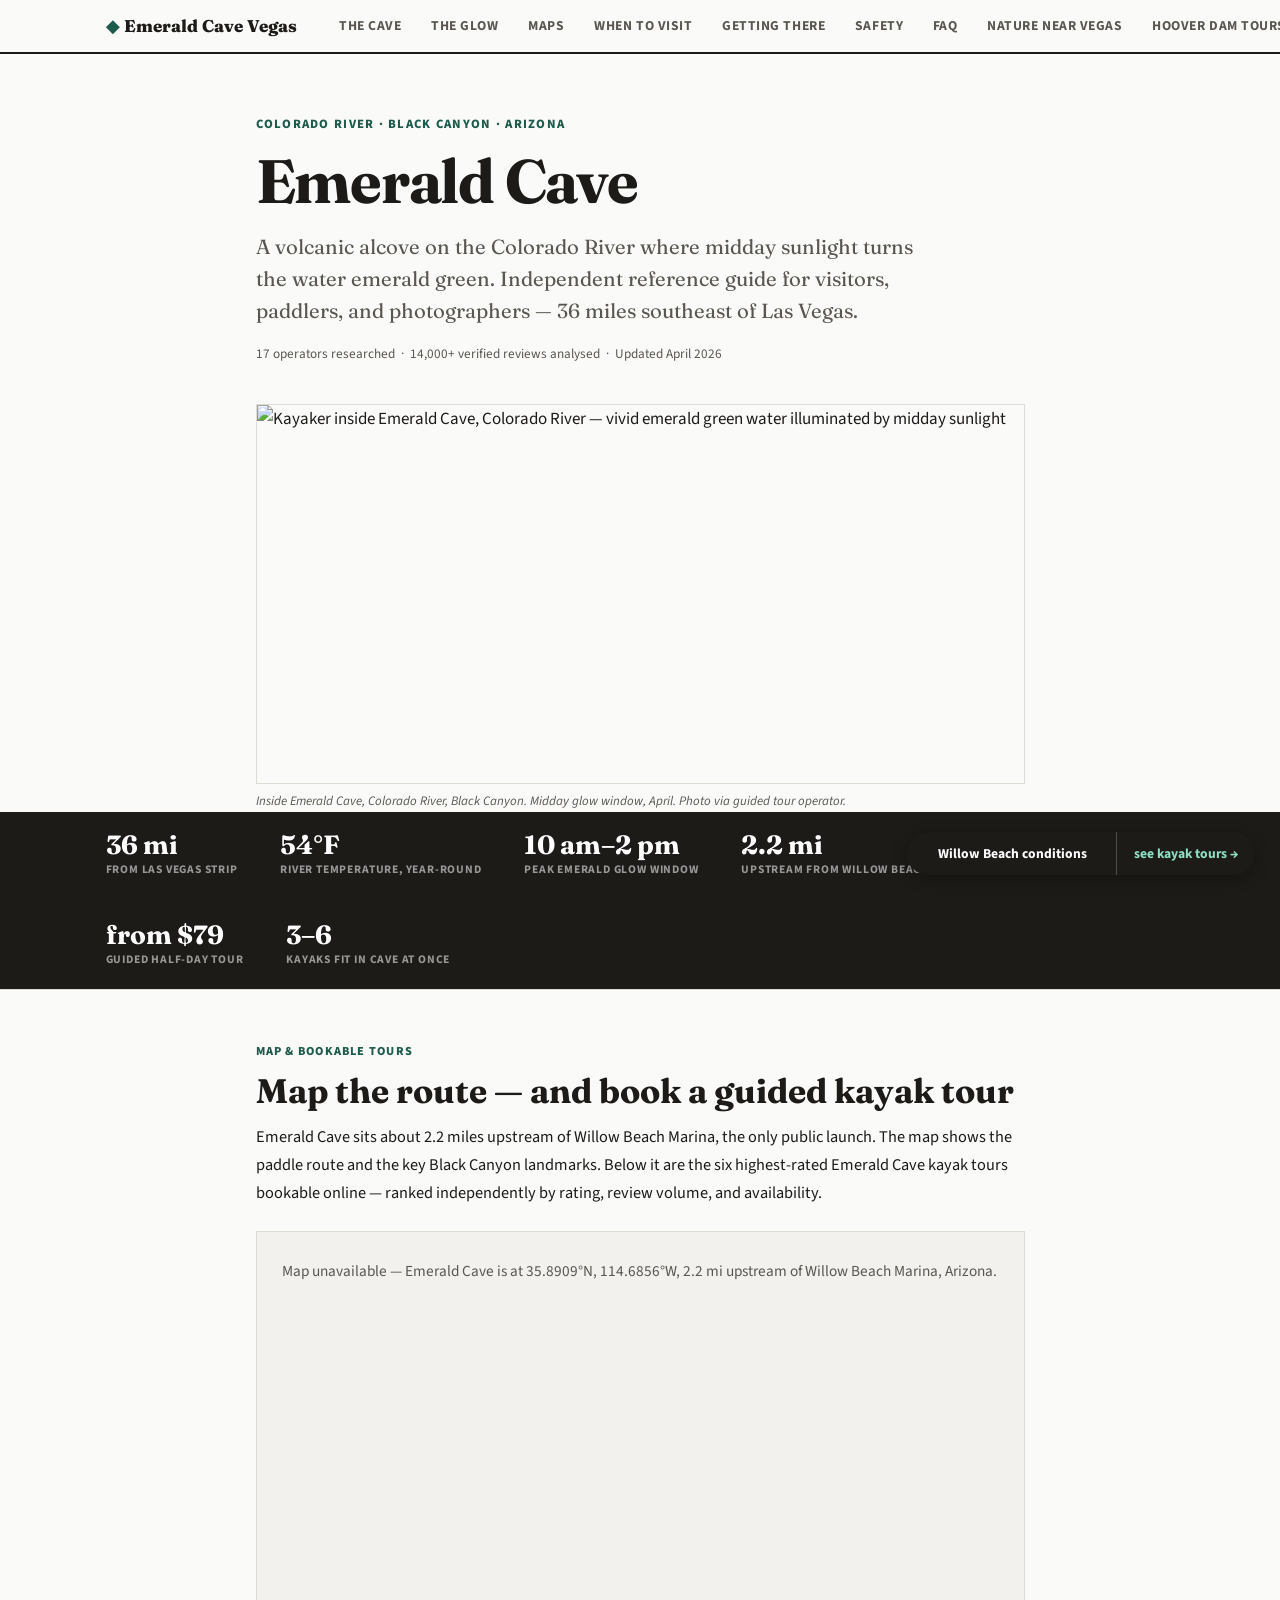
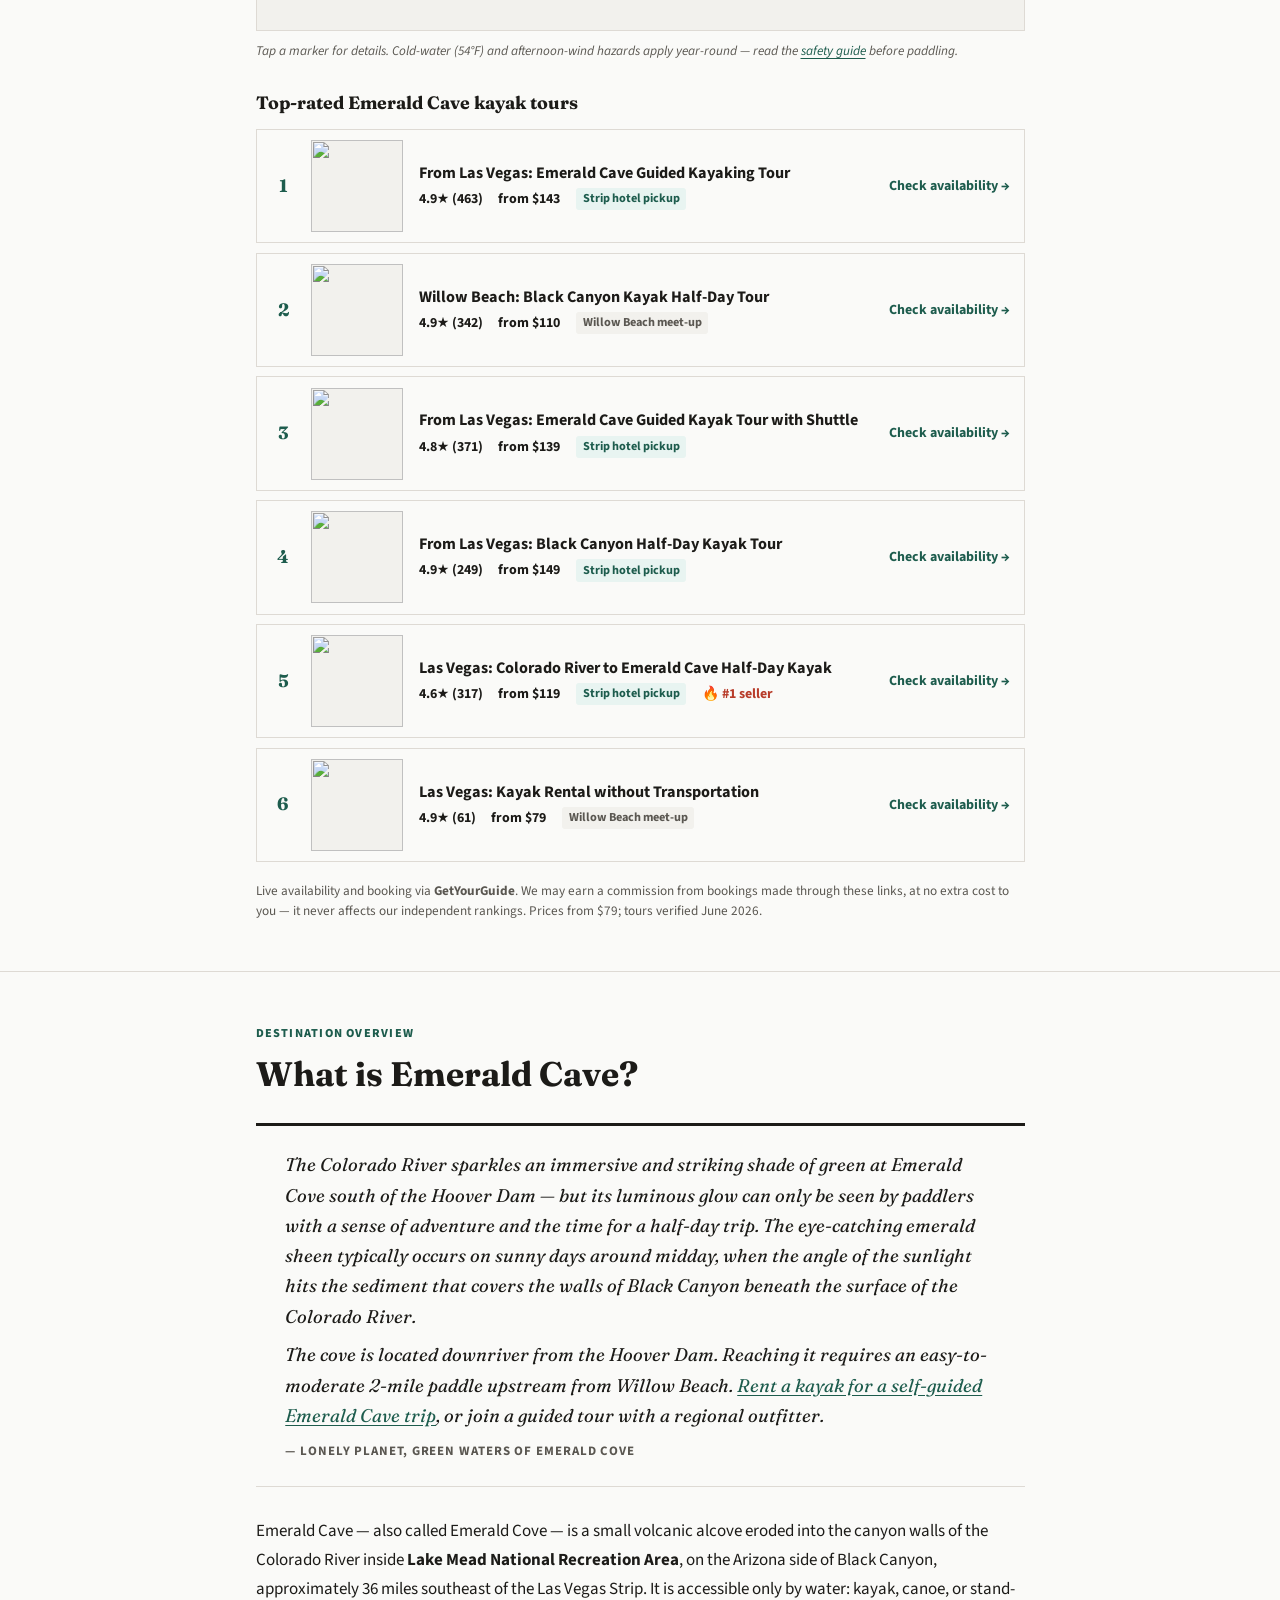
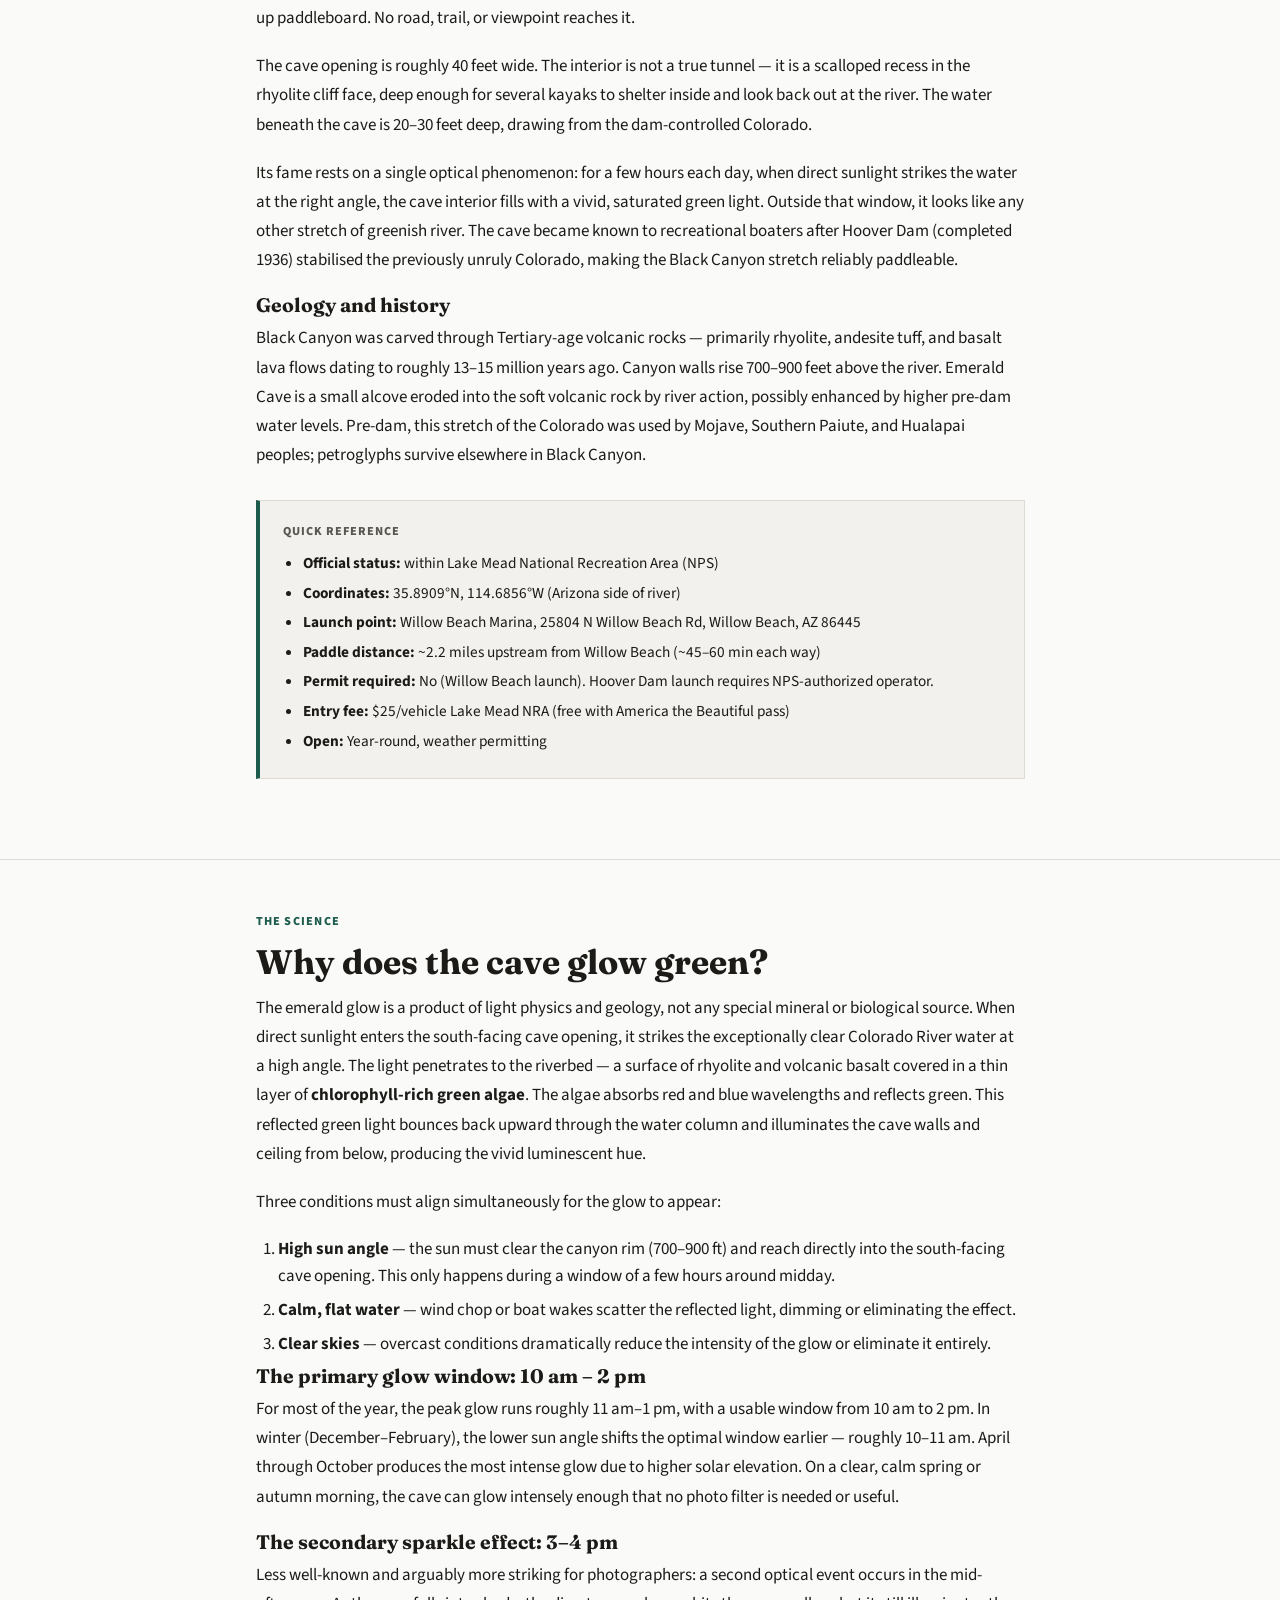
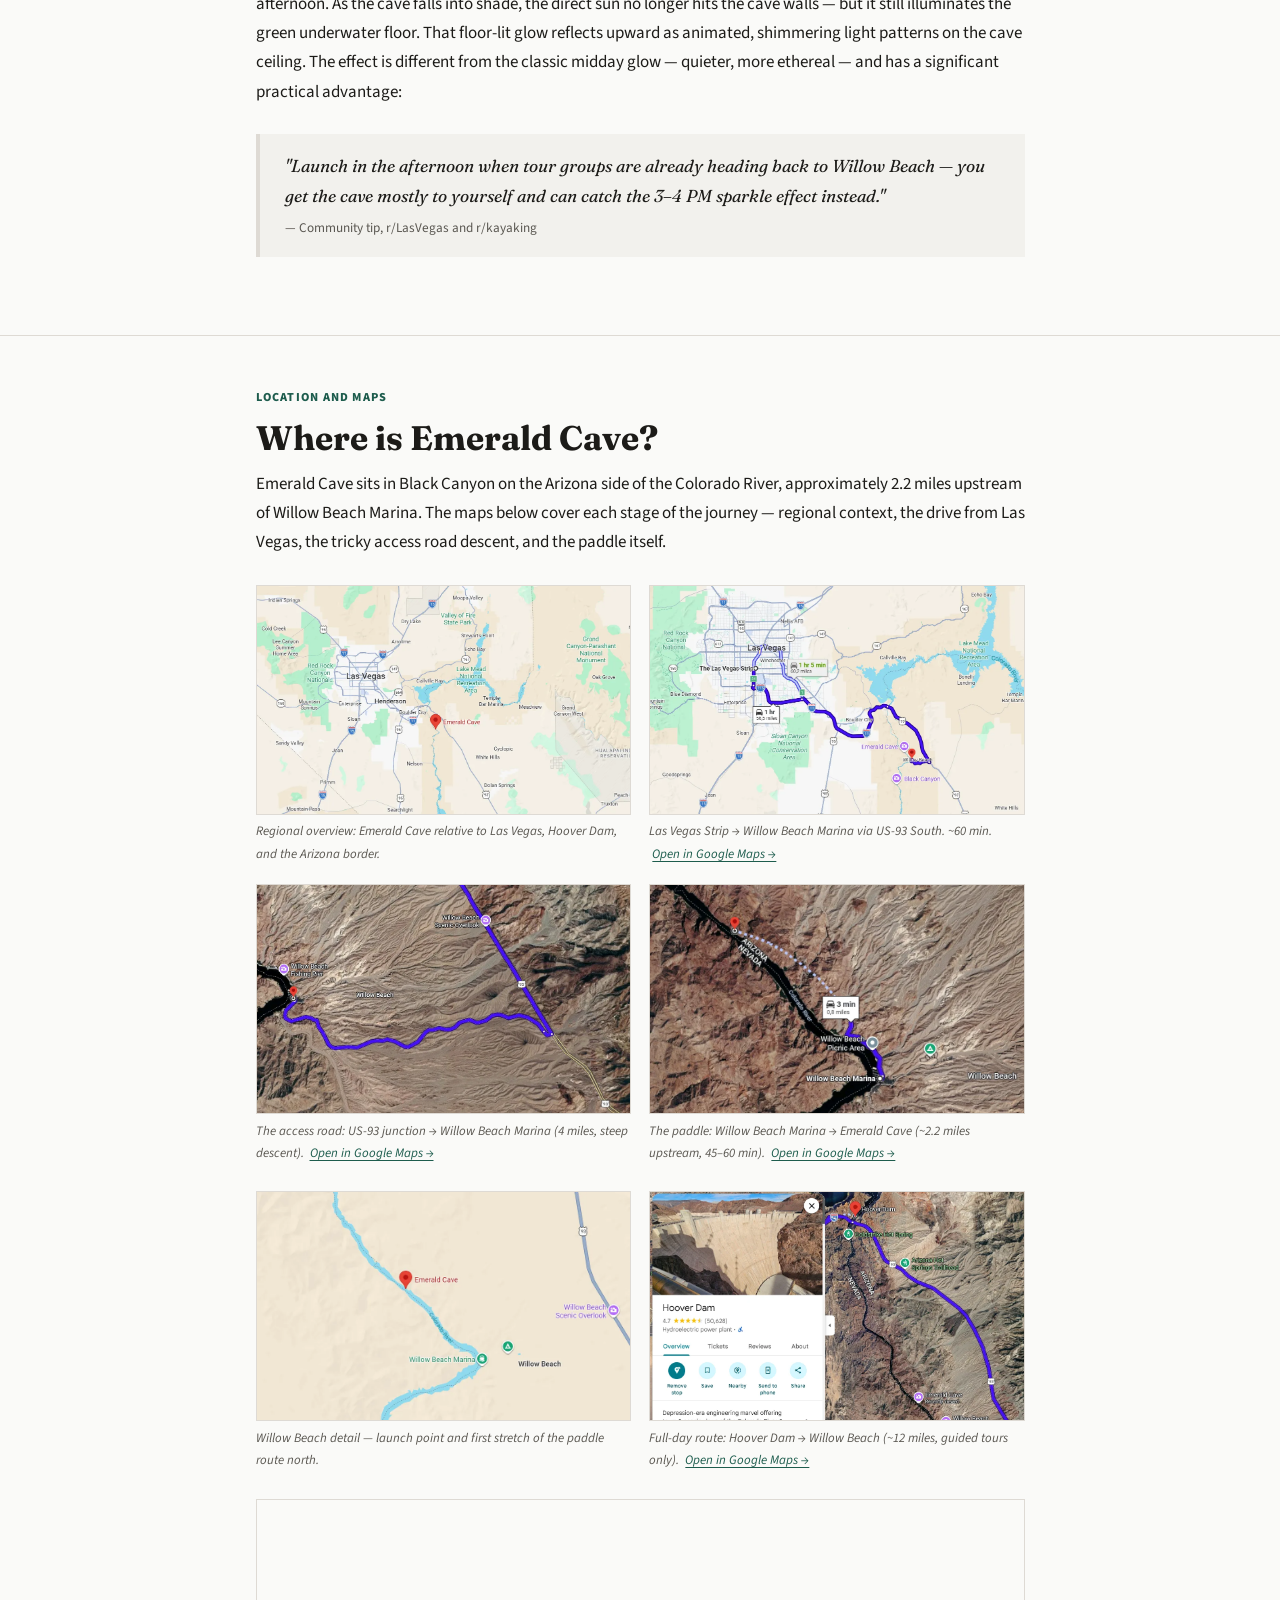
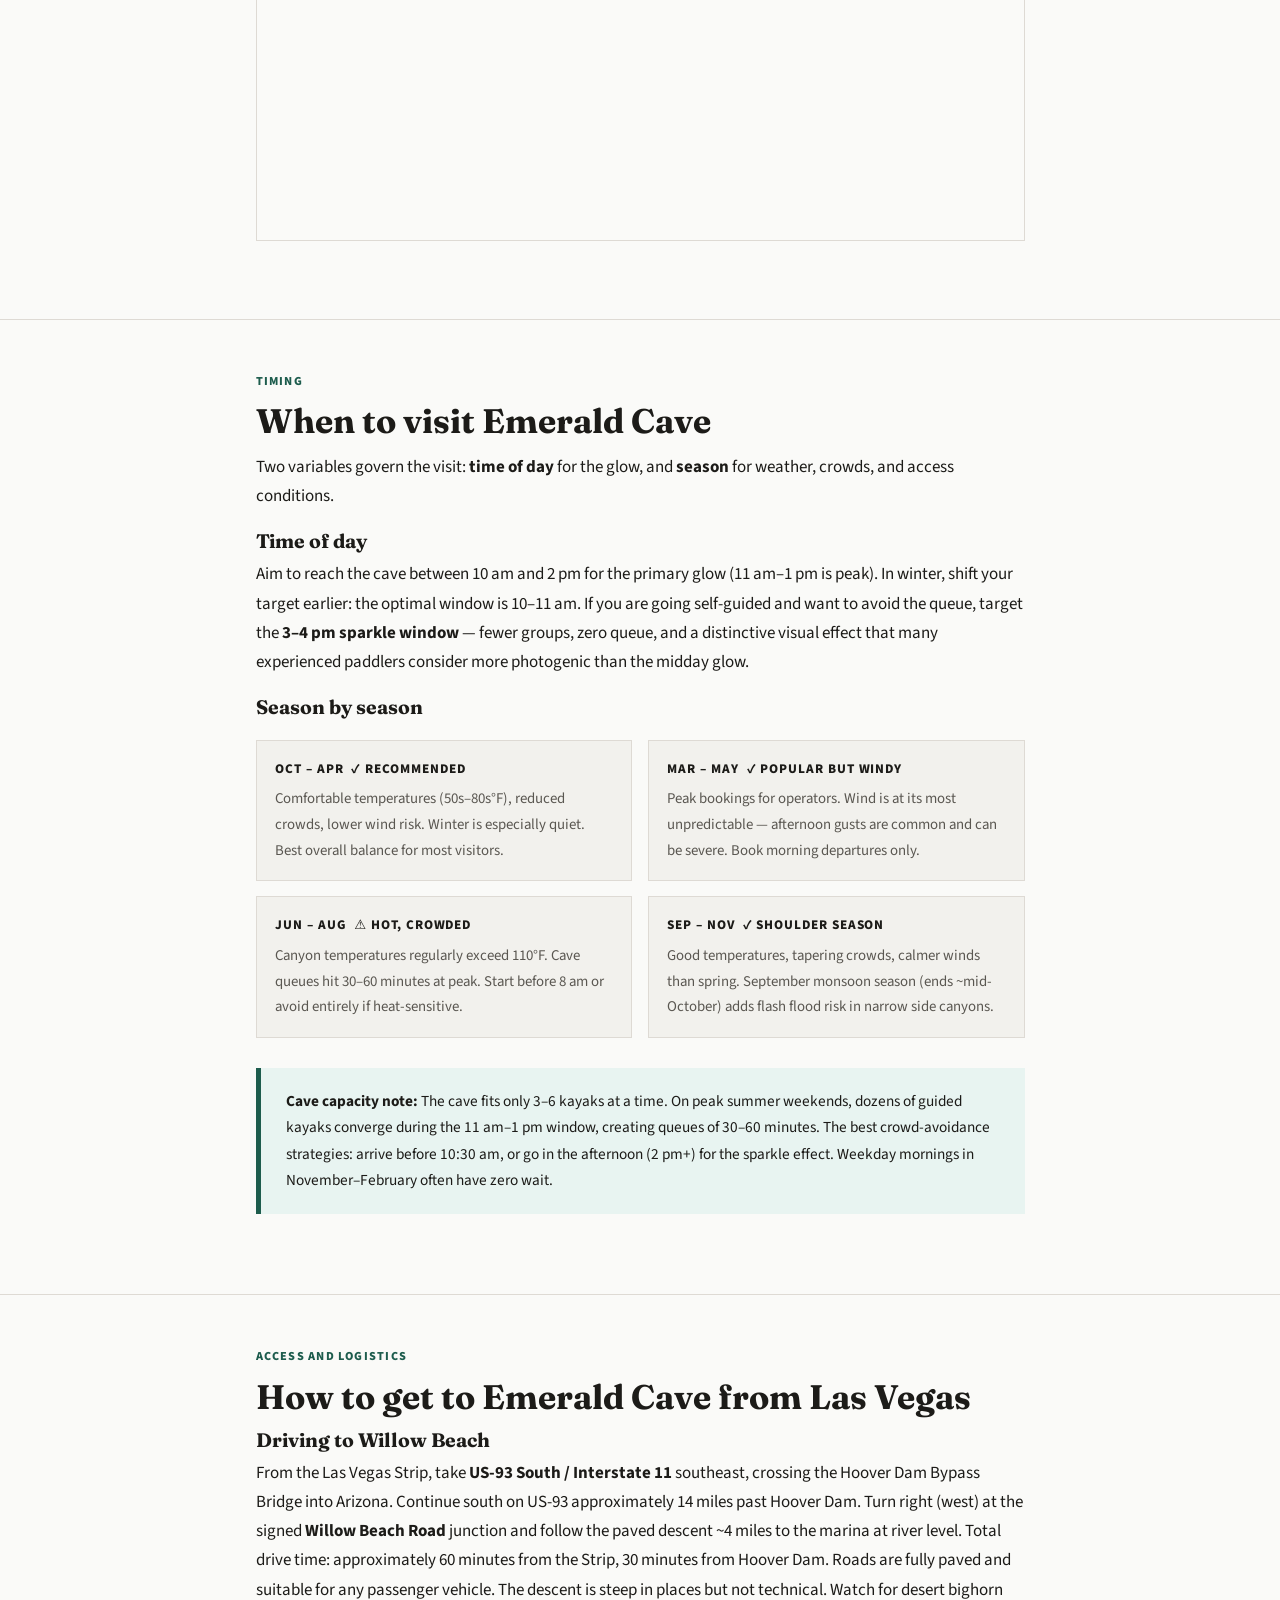
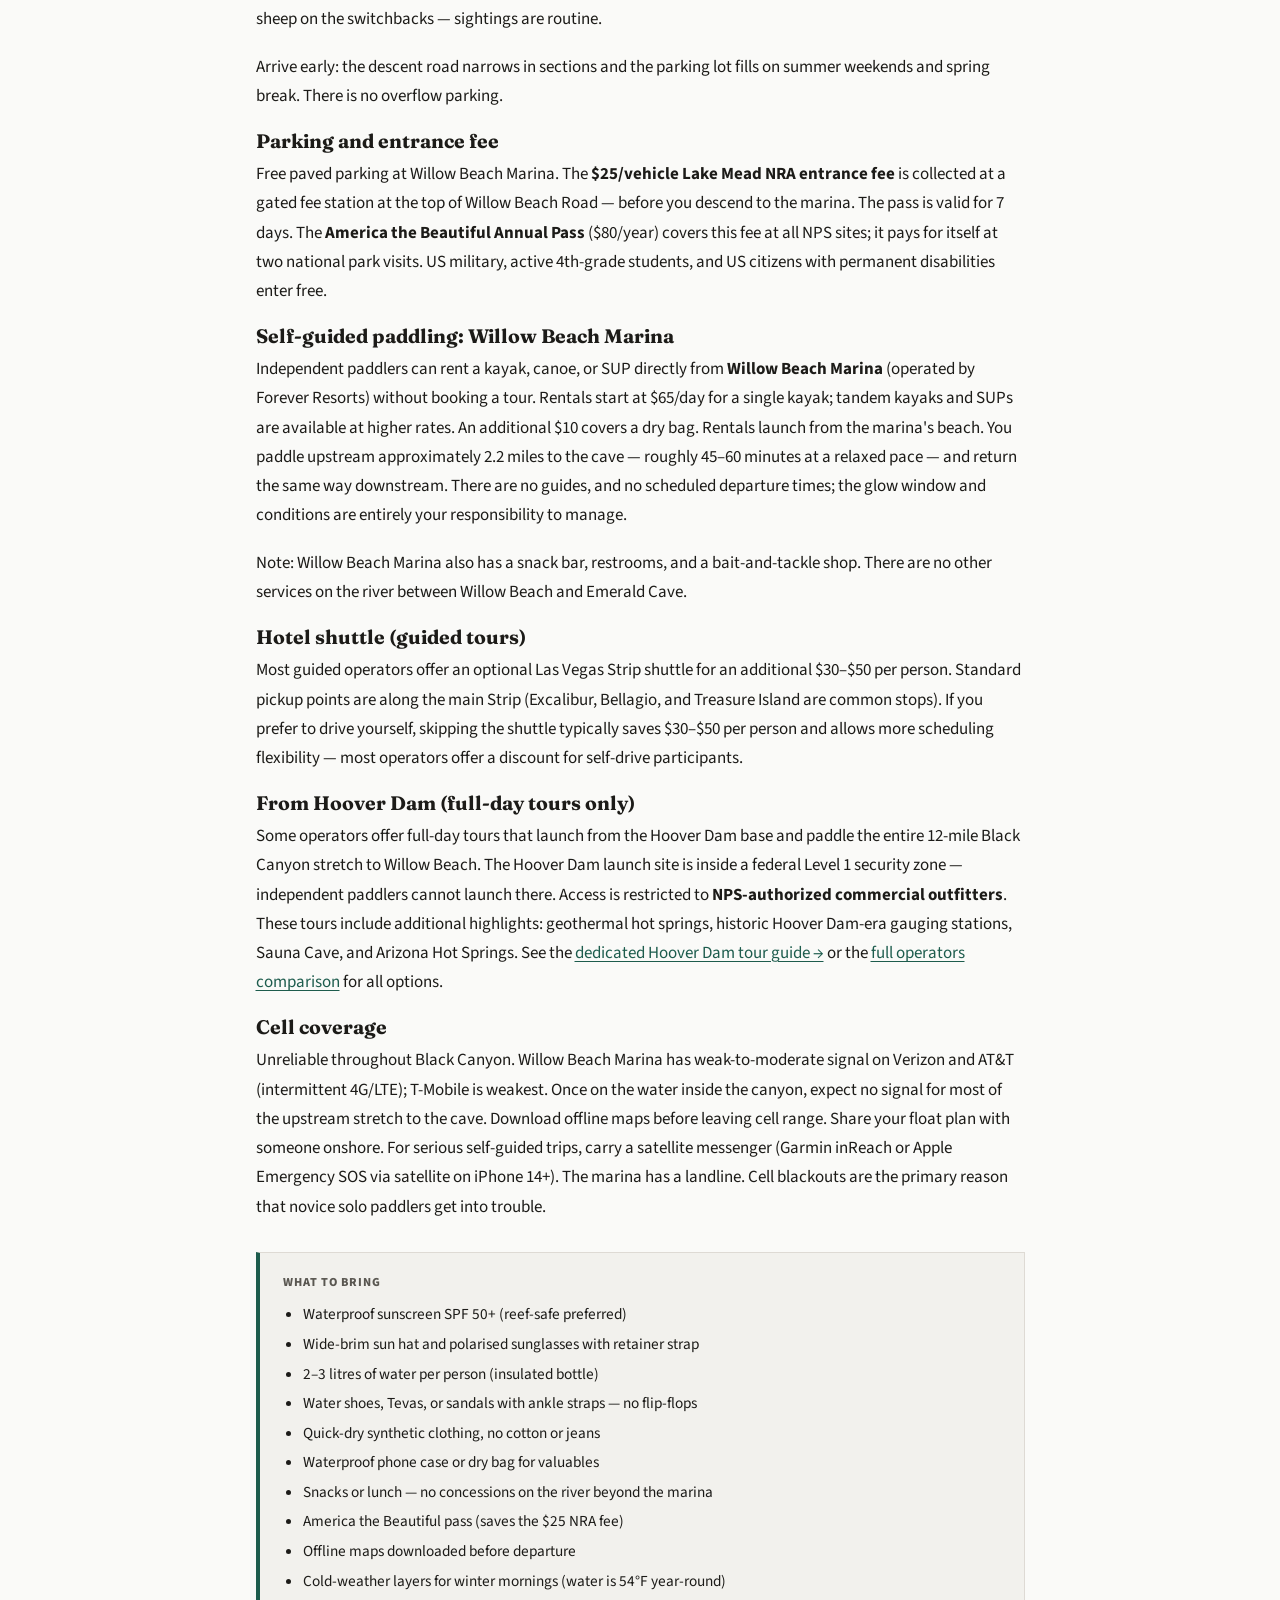
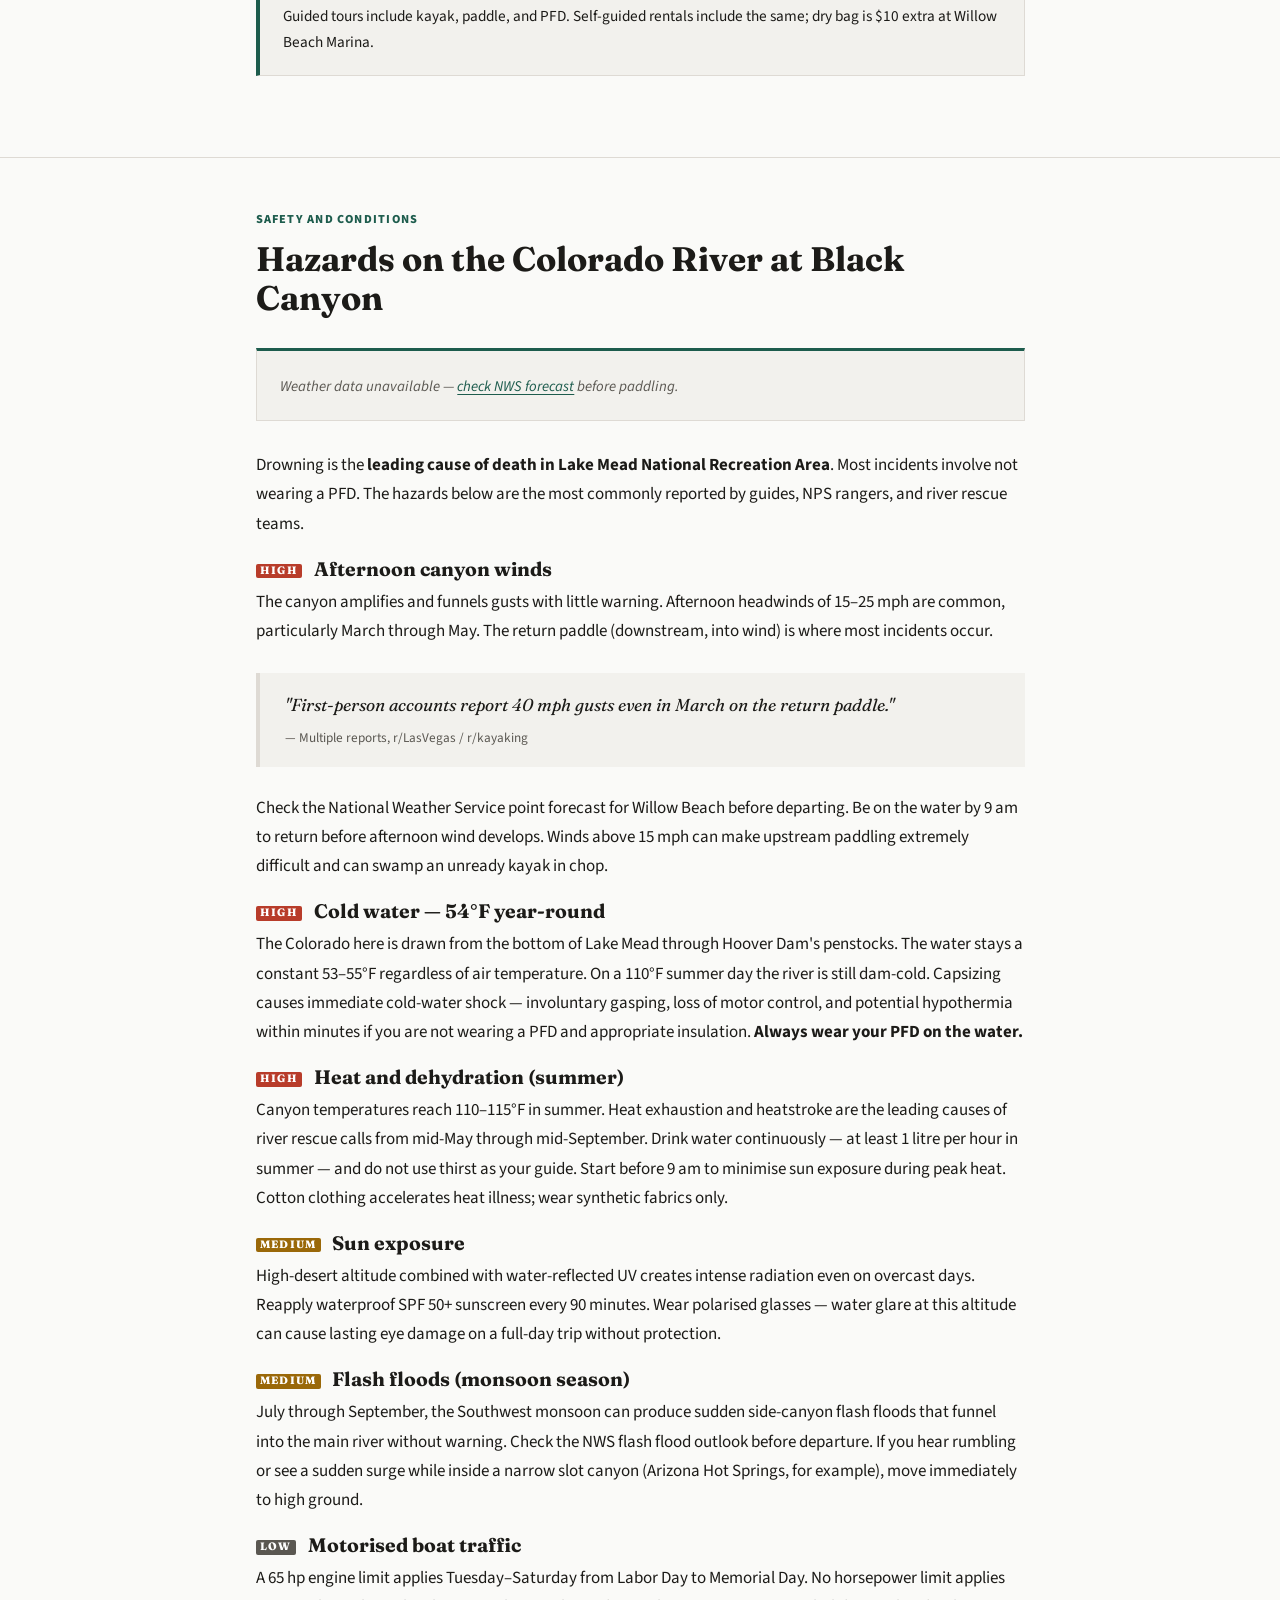
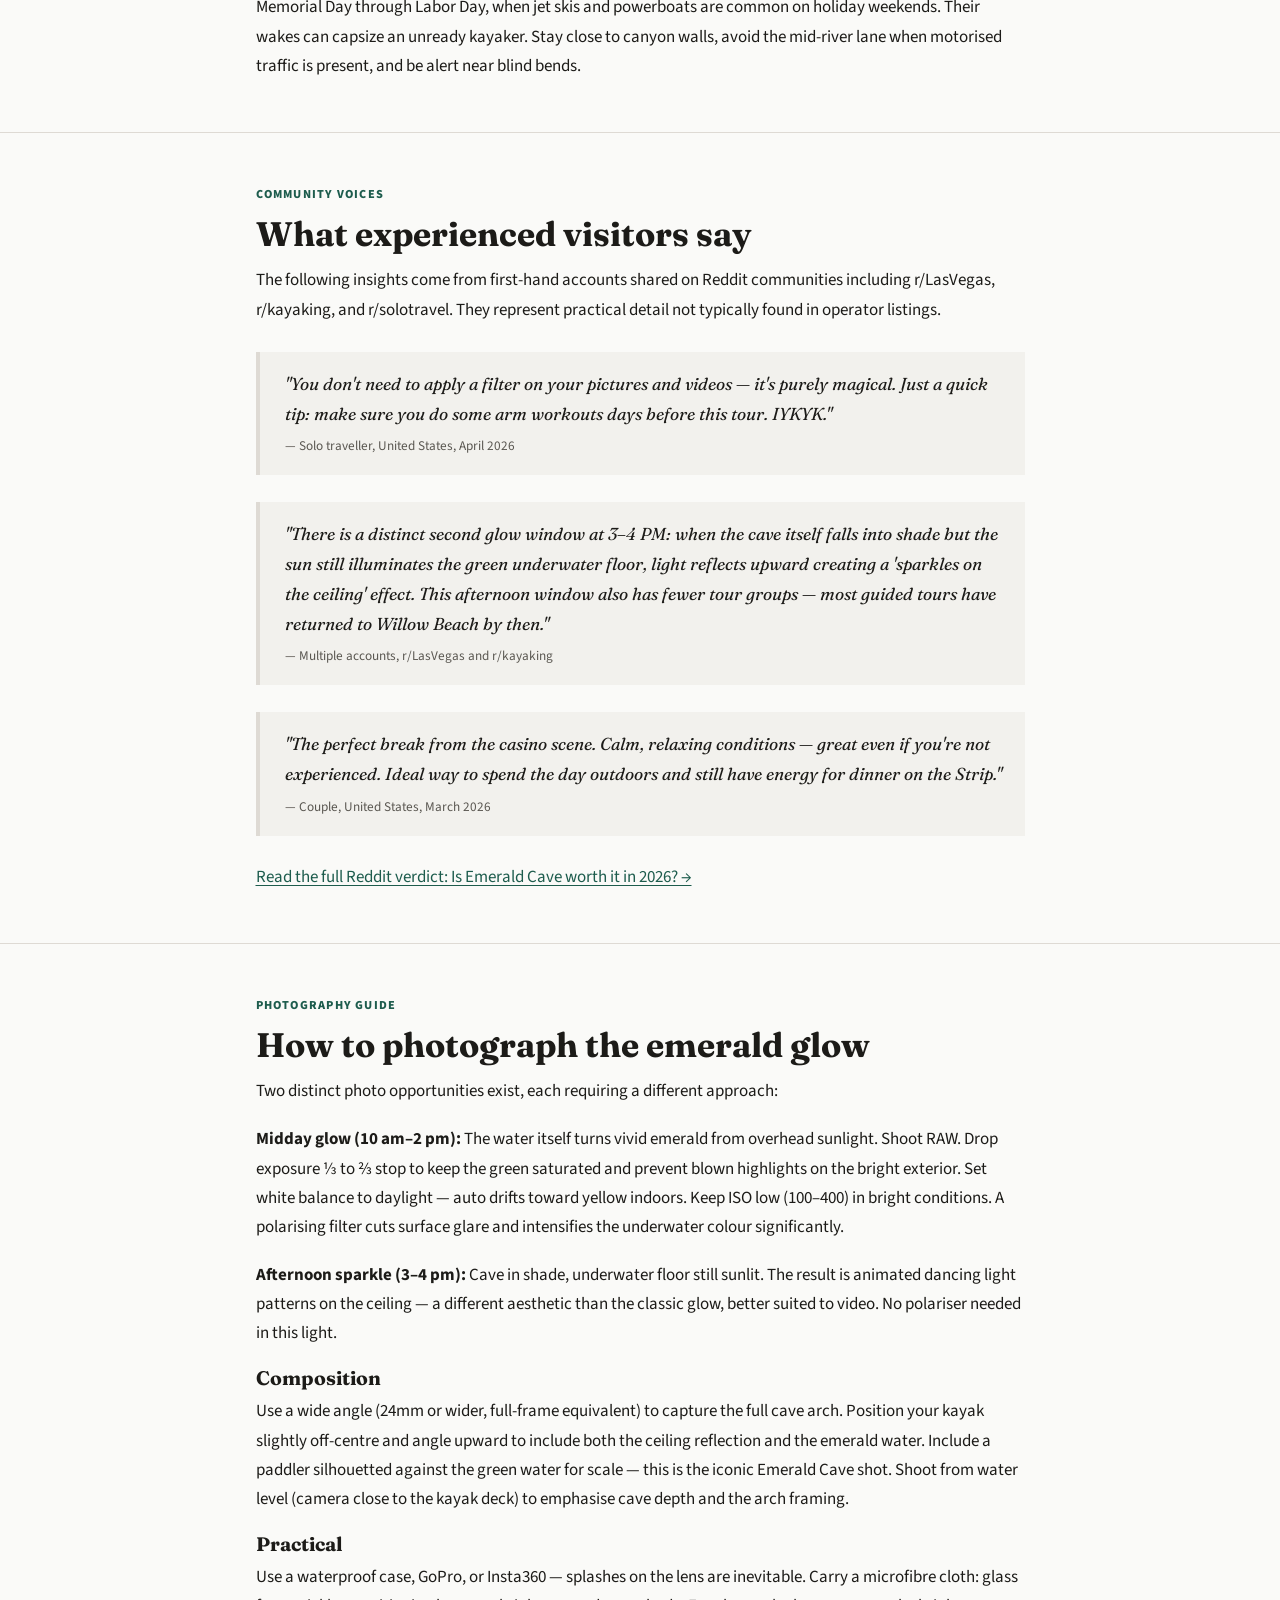
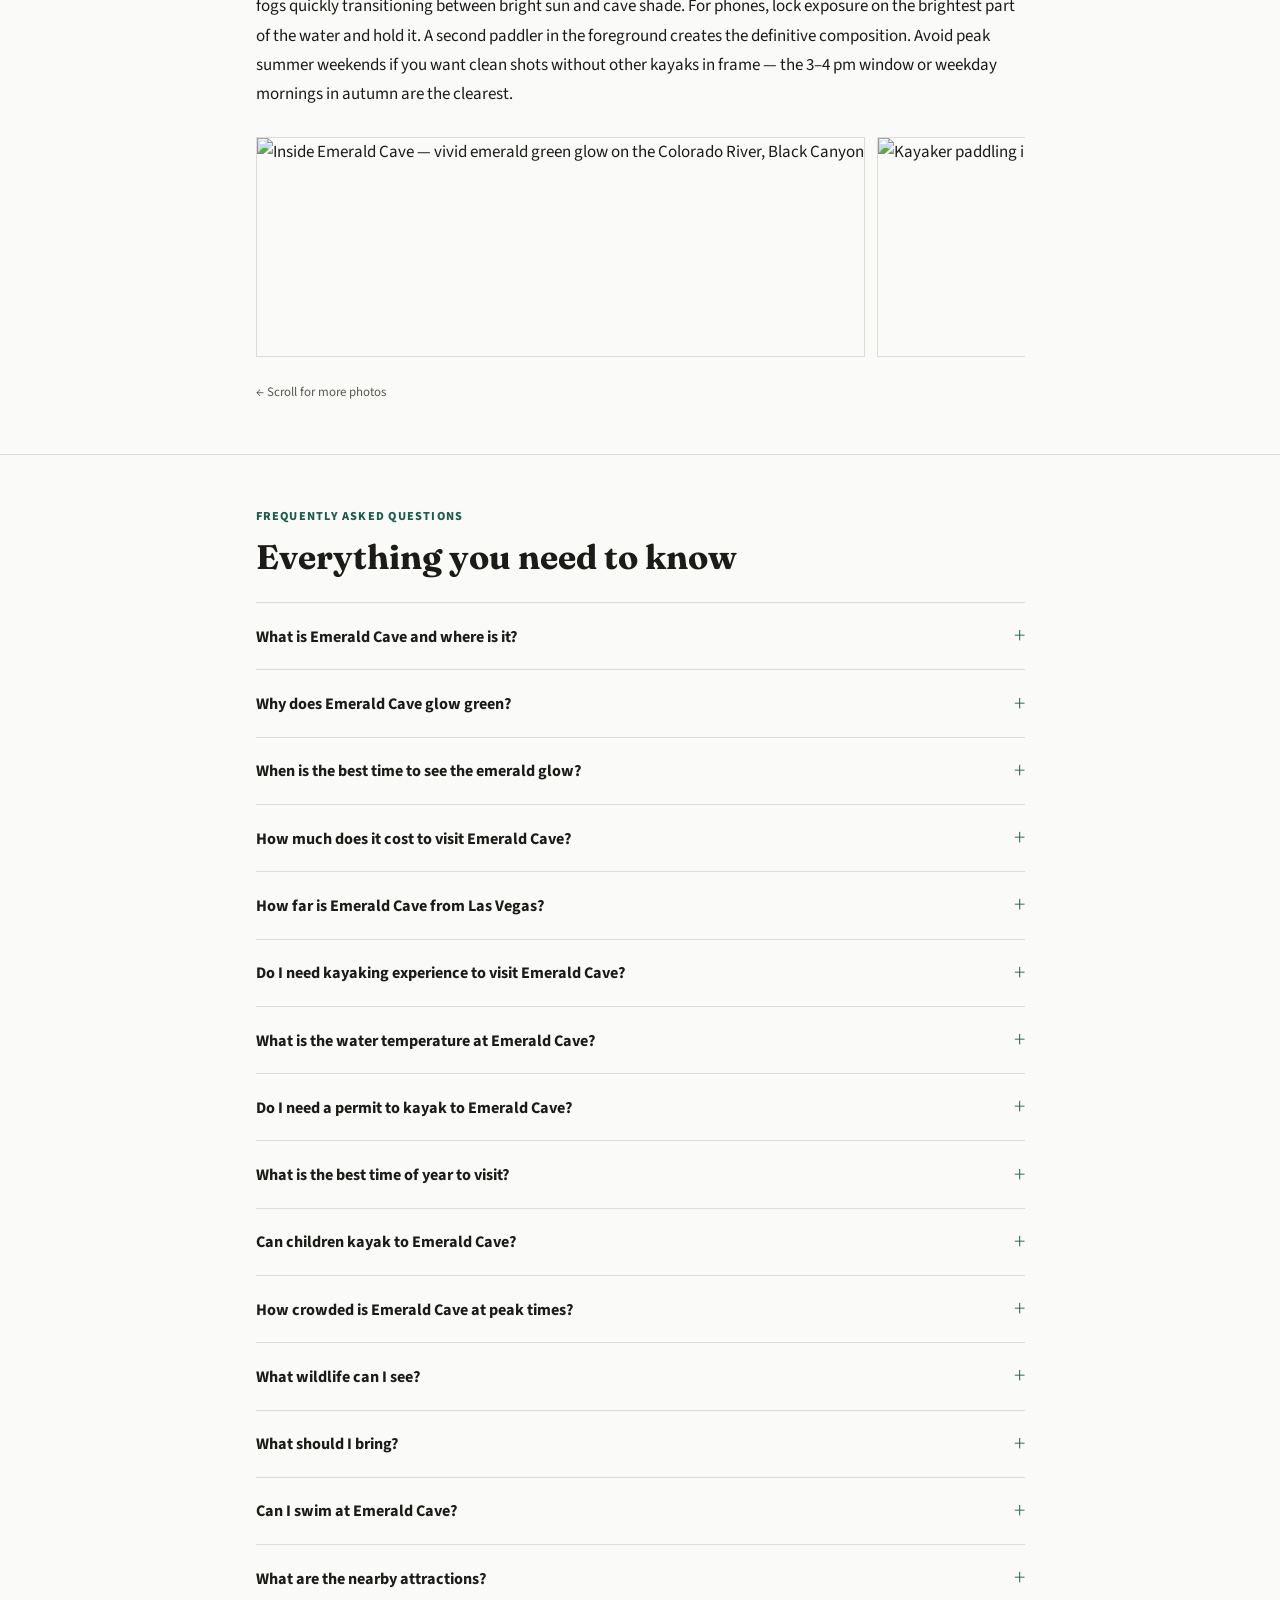
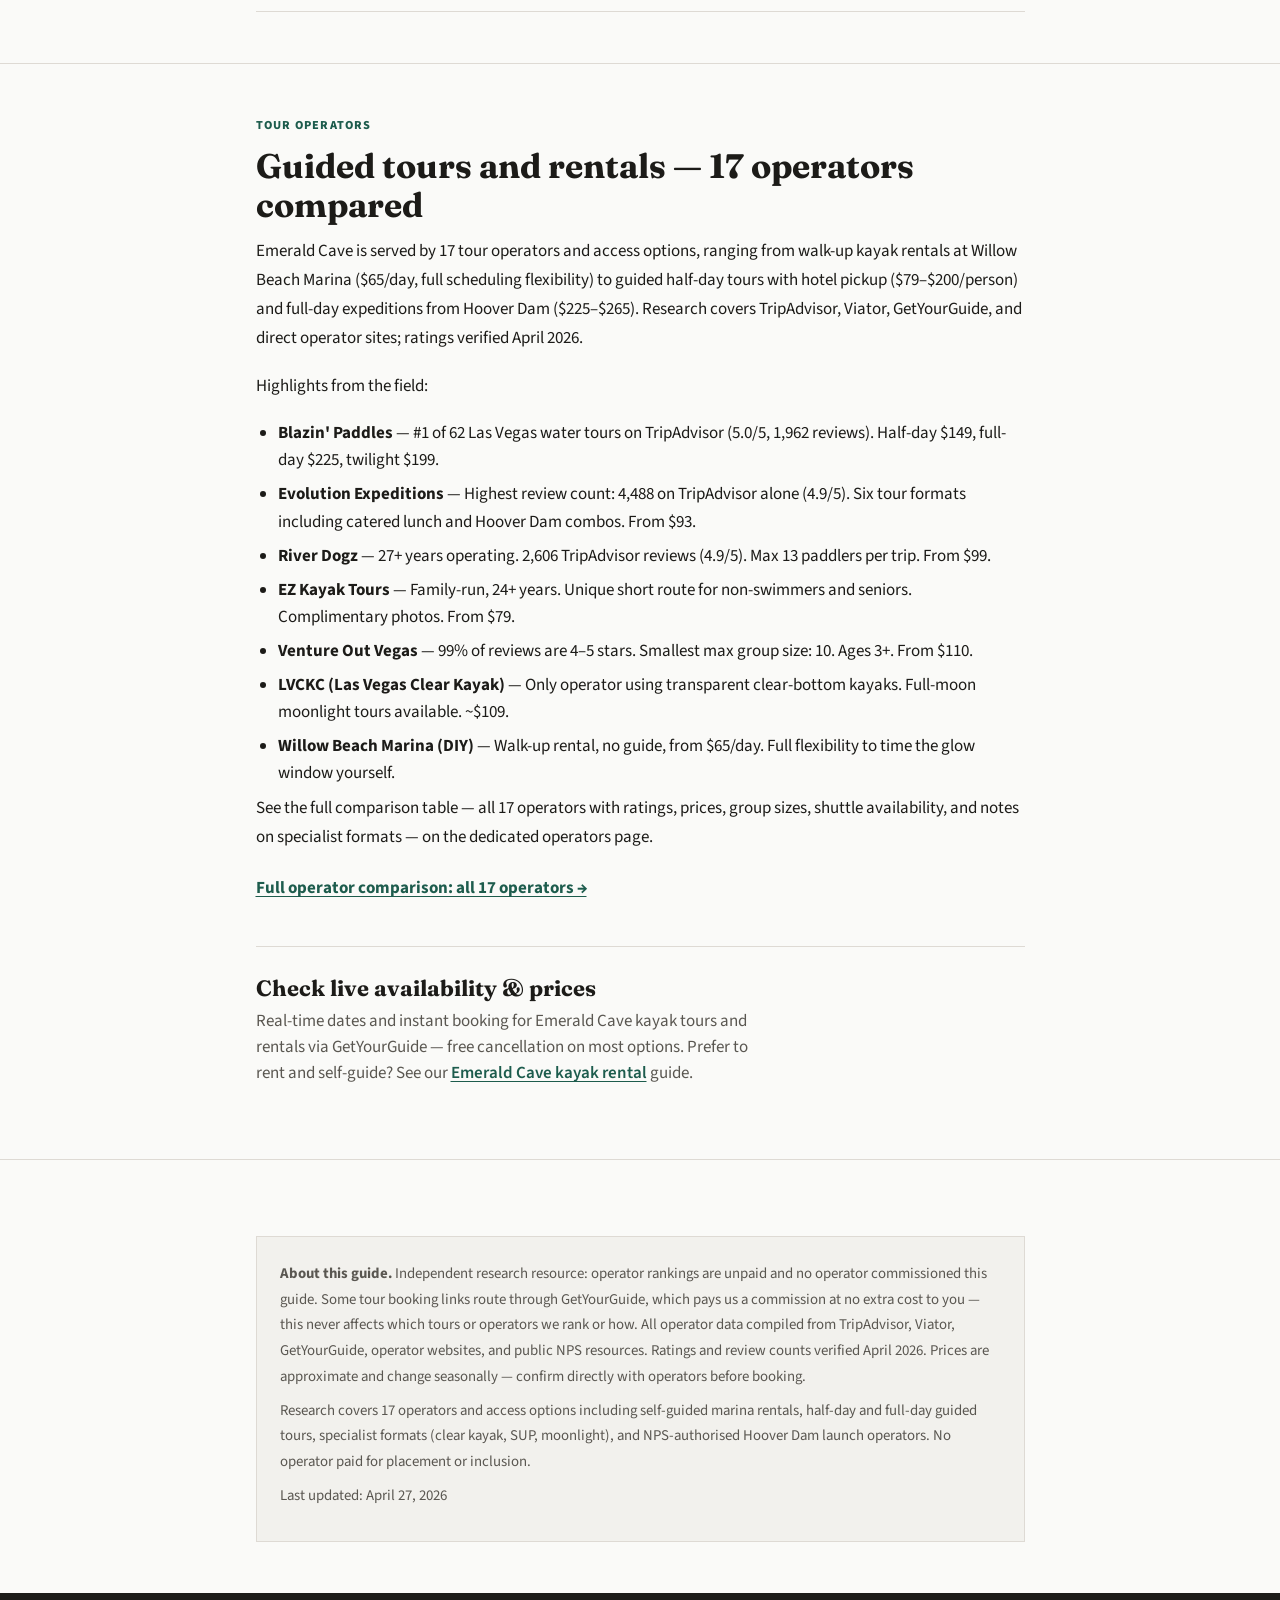
==== commit 9611c51f: "pill: show the "see kayak tours" booking nudge without weather-gating The floating conditions pill (" ====
--- a/index.html
+++ b/index.html
@@ -762,7 +762,7 @@
     <span class="pill-label">Willow Beach conditions</span>
     <span class="pill-wind"></span>
   </button>
-  <button type="button" class="pill-tours" hidden aria-label="Jump to bookable kayak tours">see kayak tours →</button>
+  <button type="button" class="pill-tours" aria-label="Jump to bookable kayak tours">see kayak tours →</button>
 </div>
 
 <script src="script.js"></script>
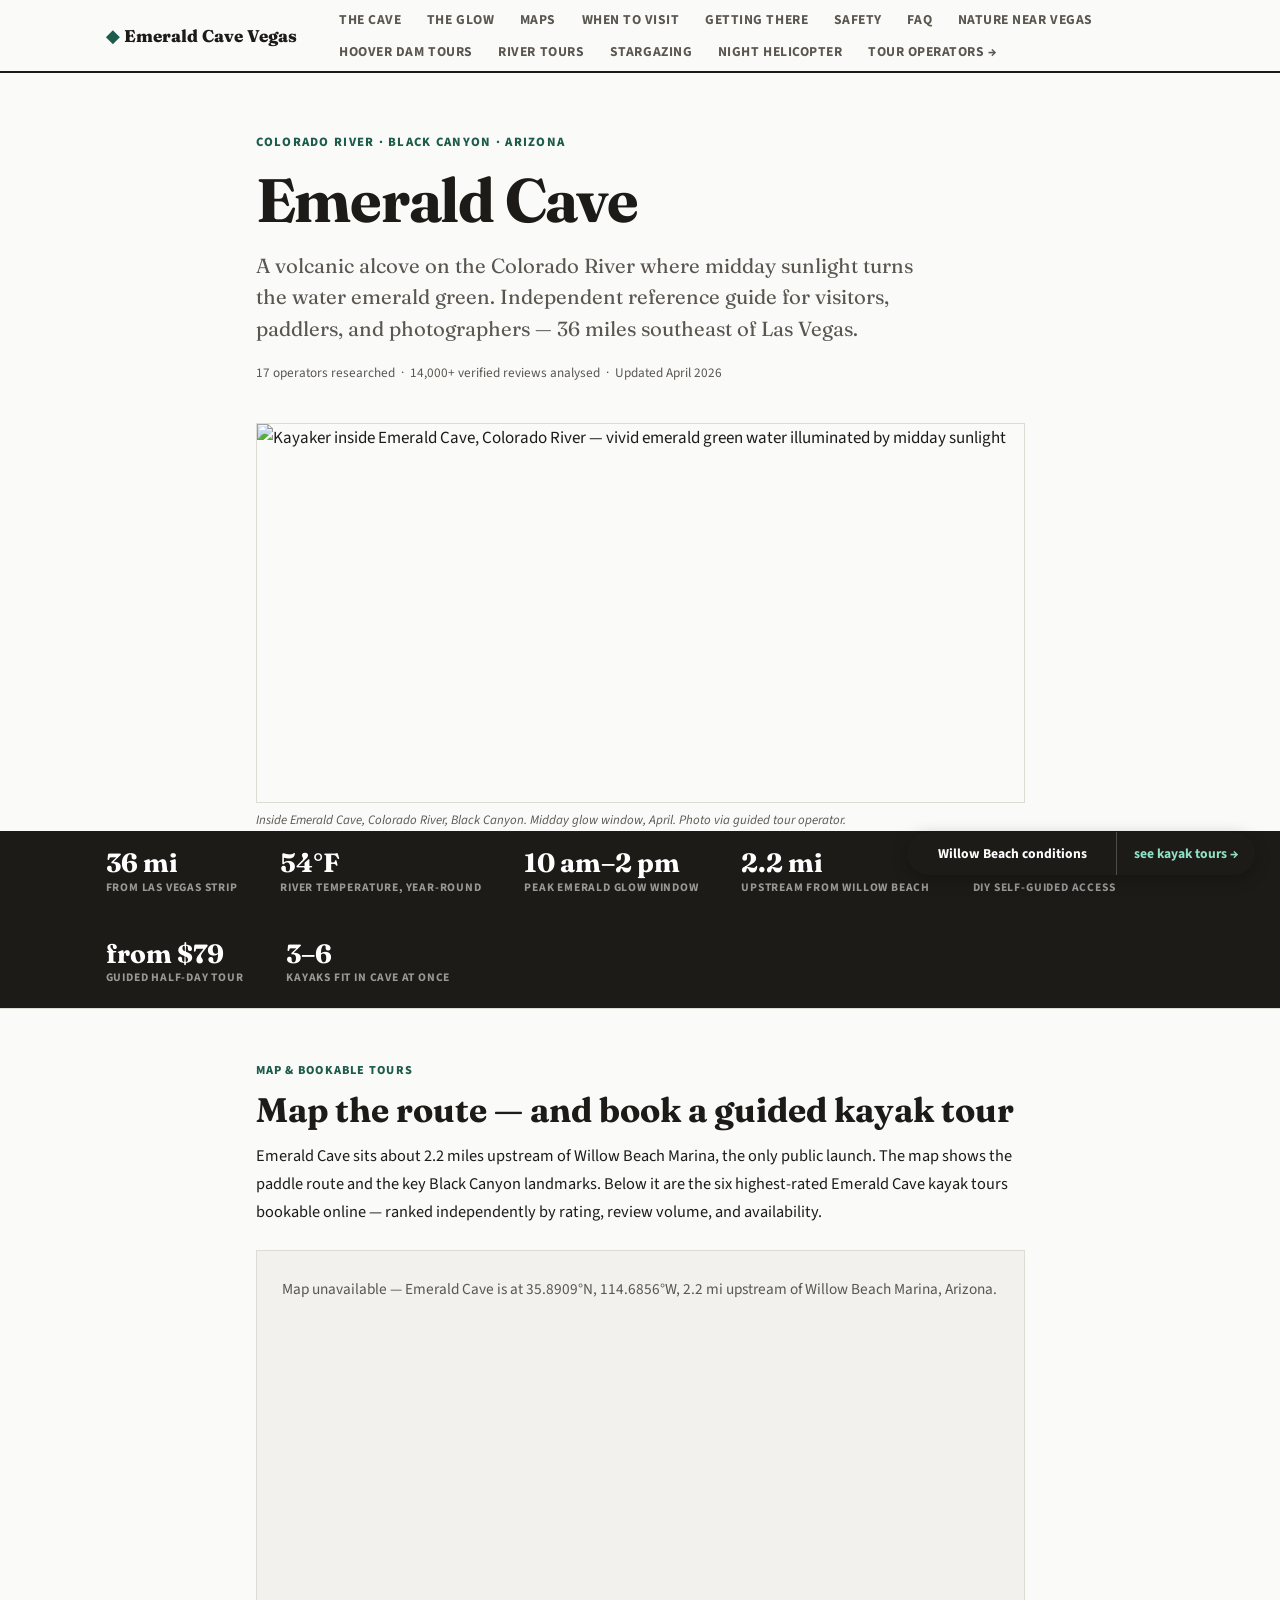
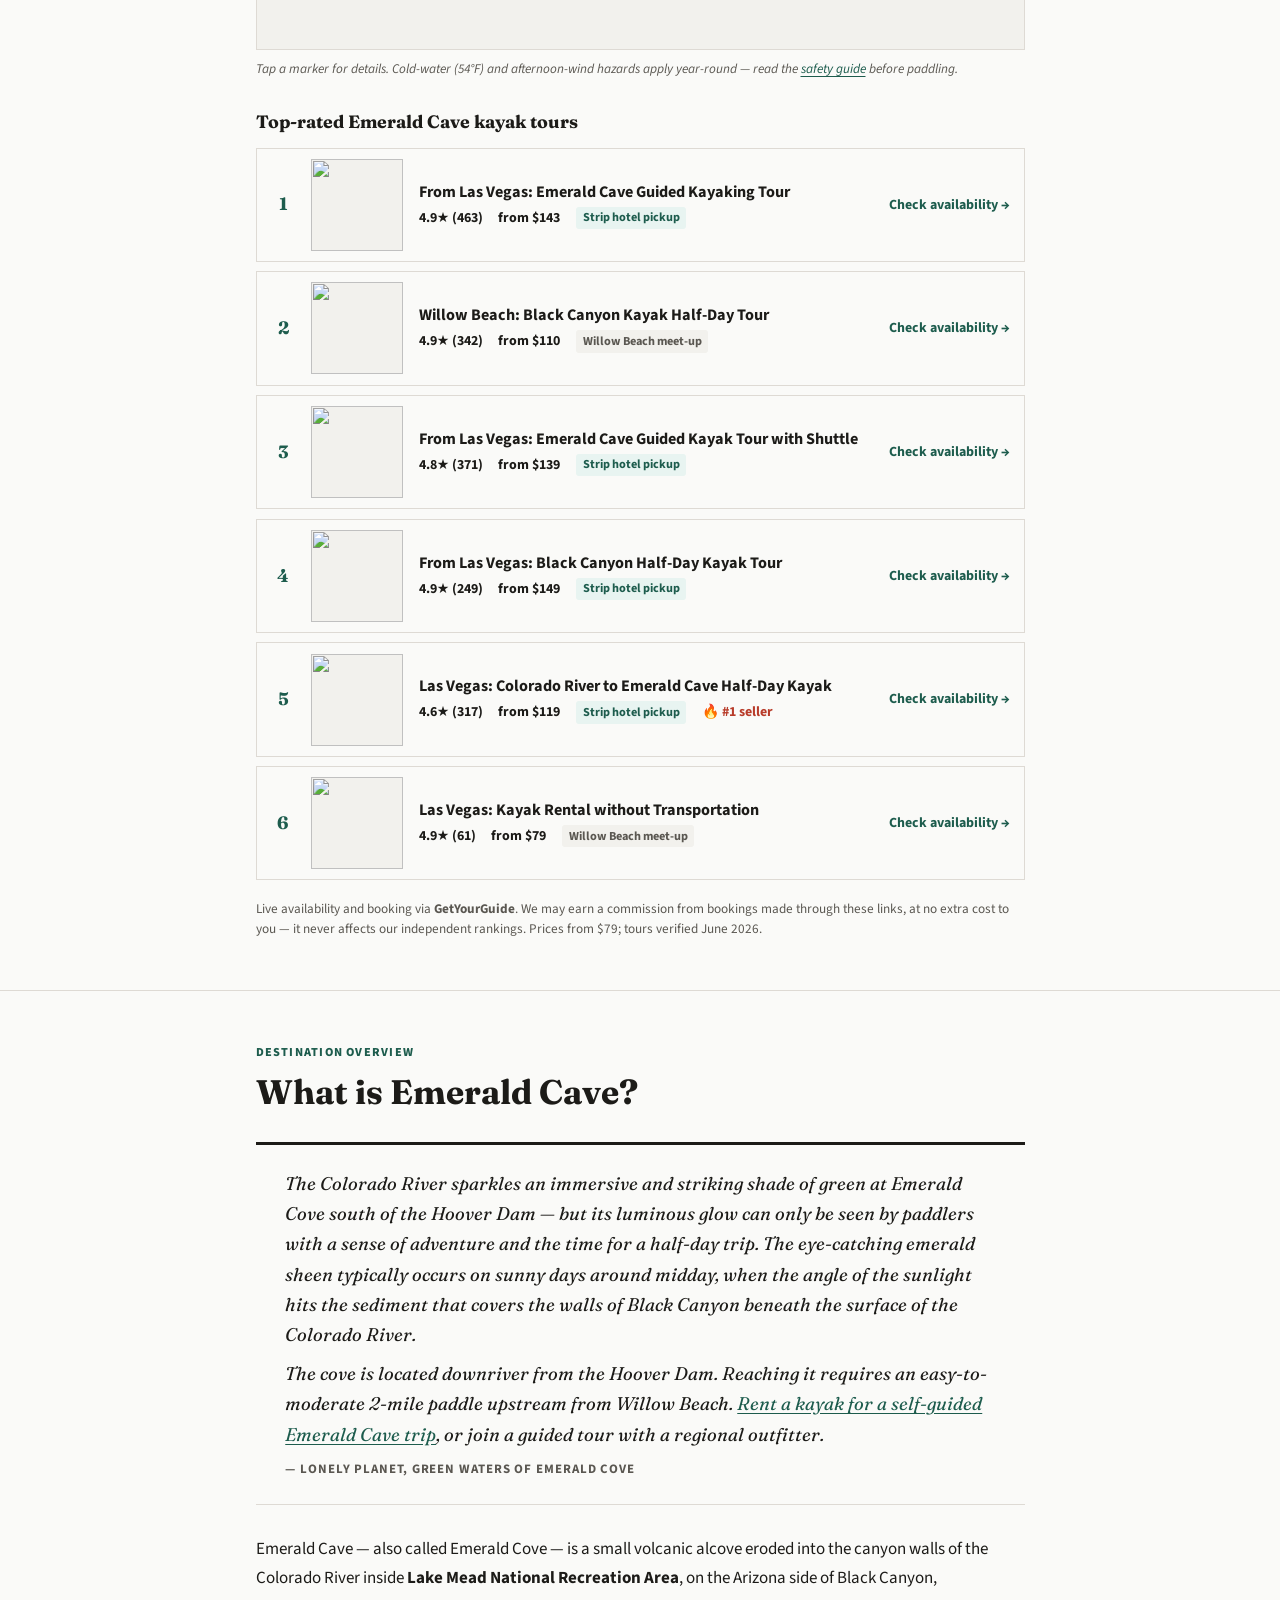
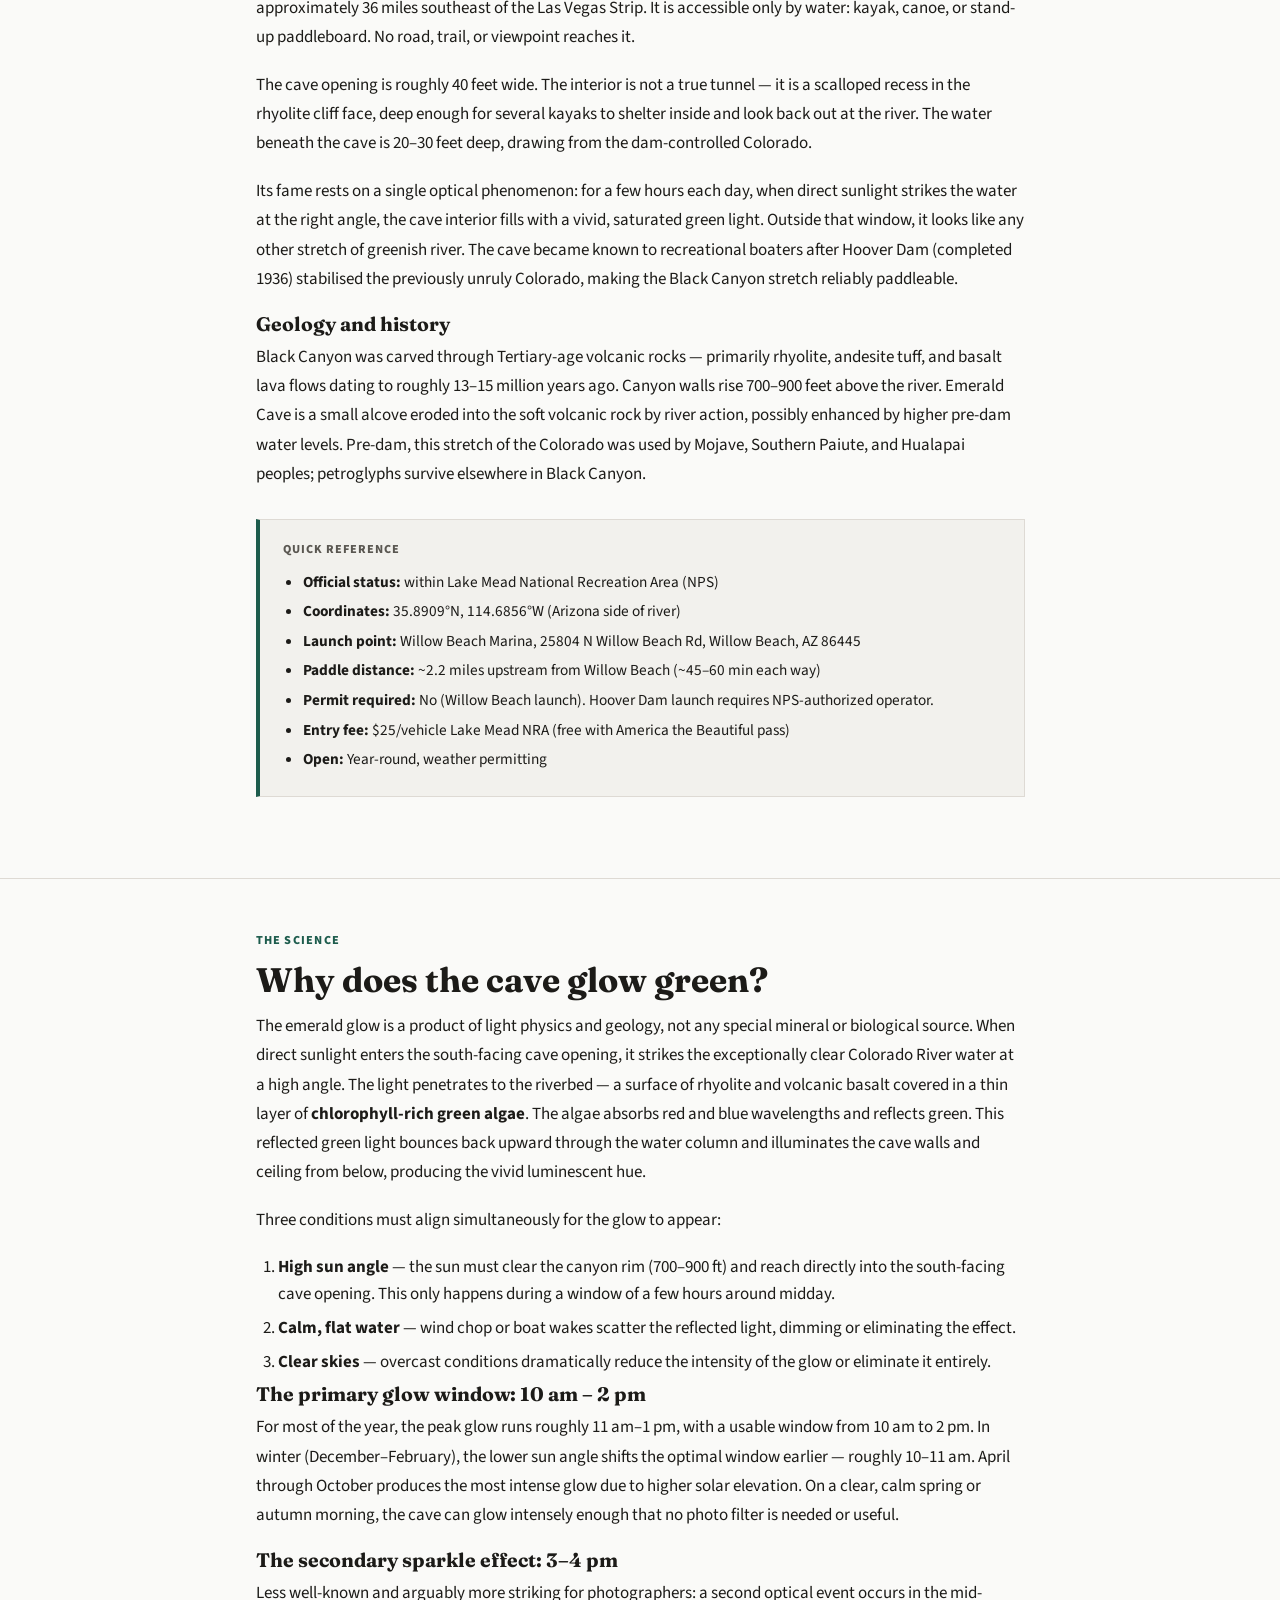
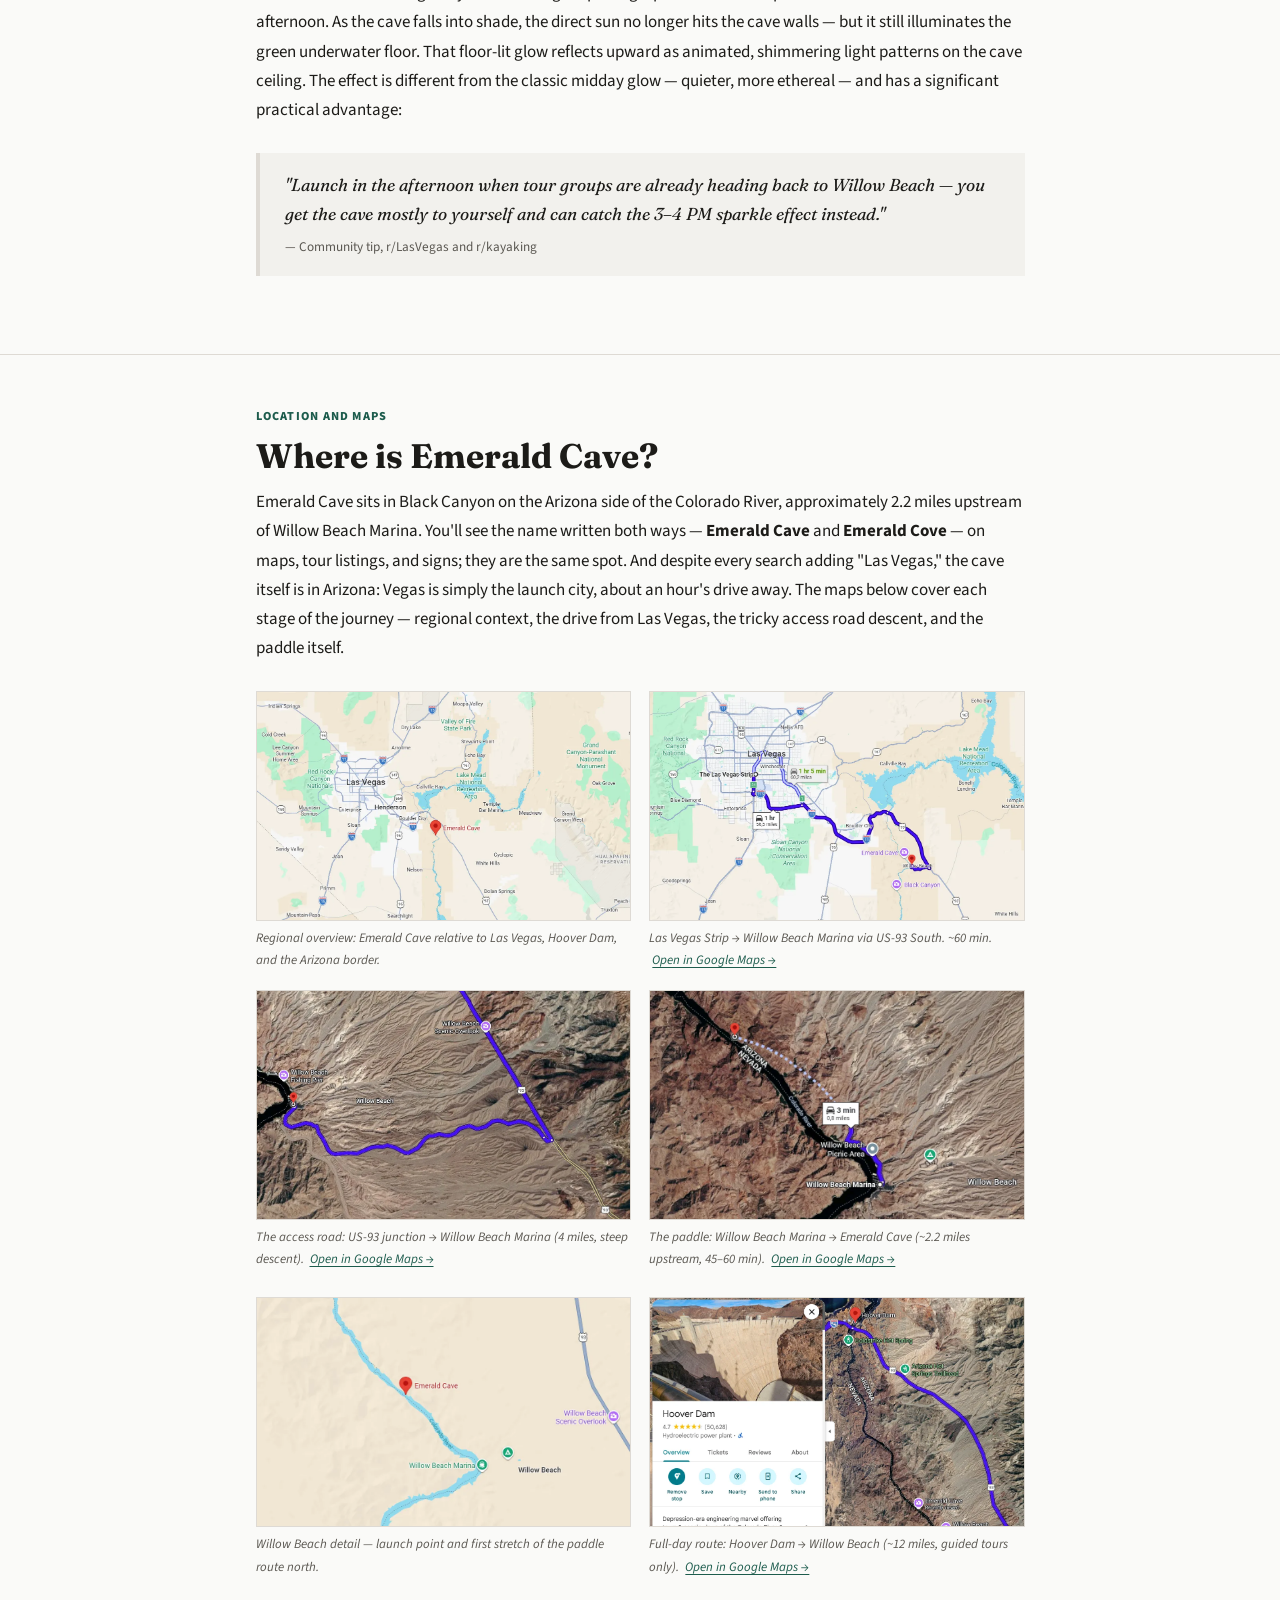
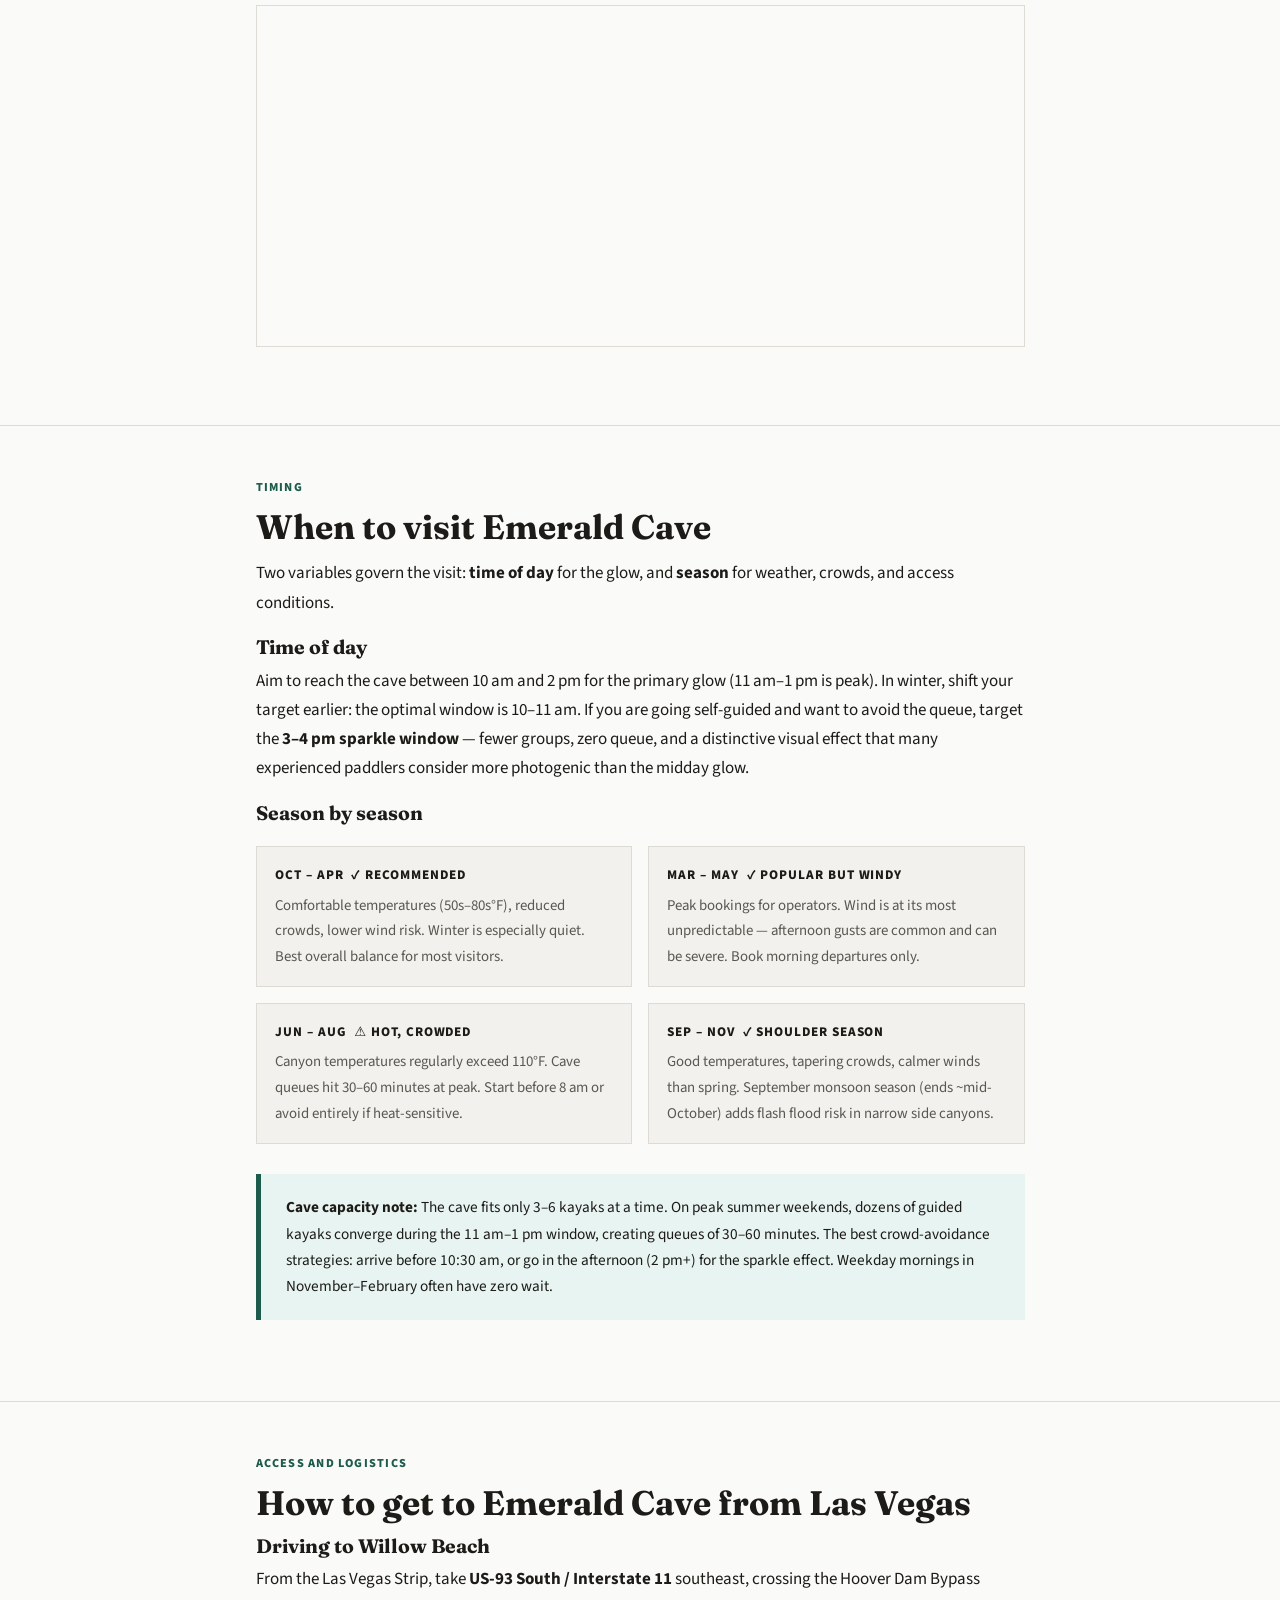
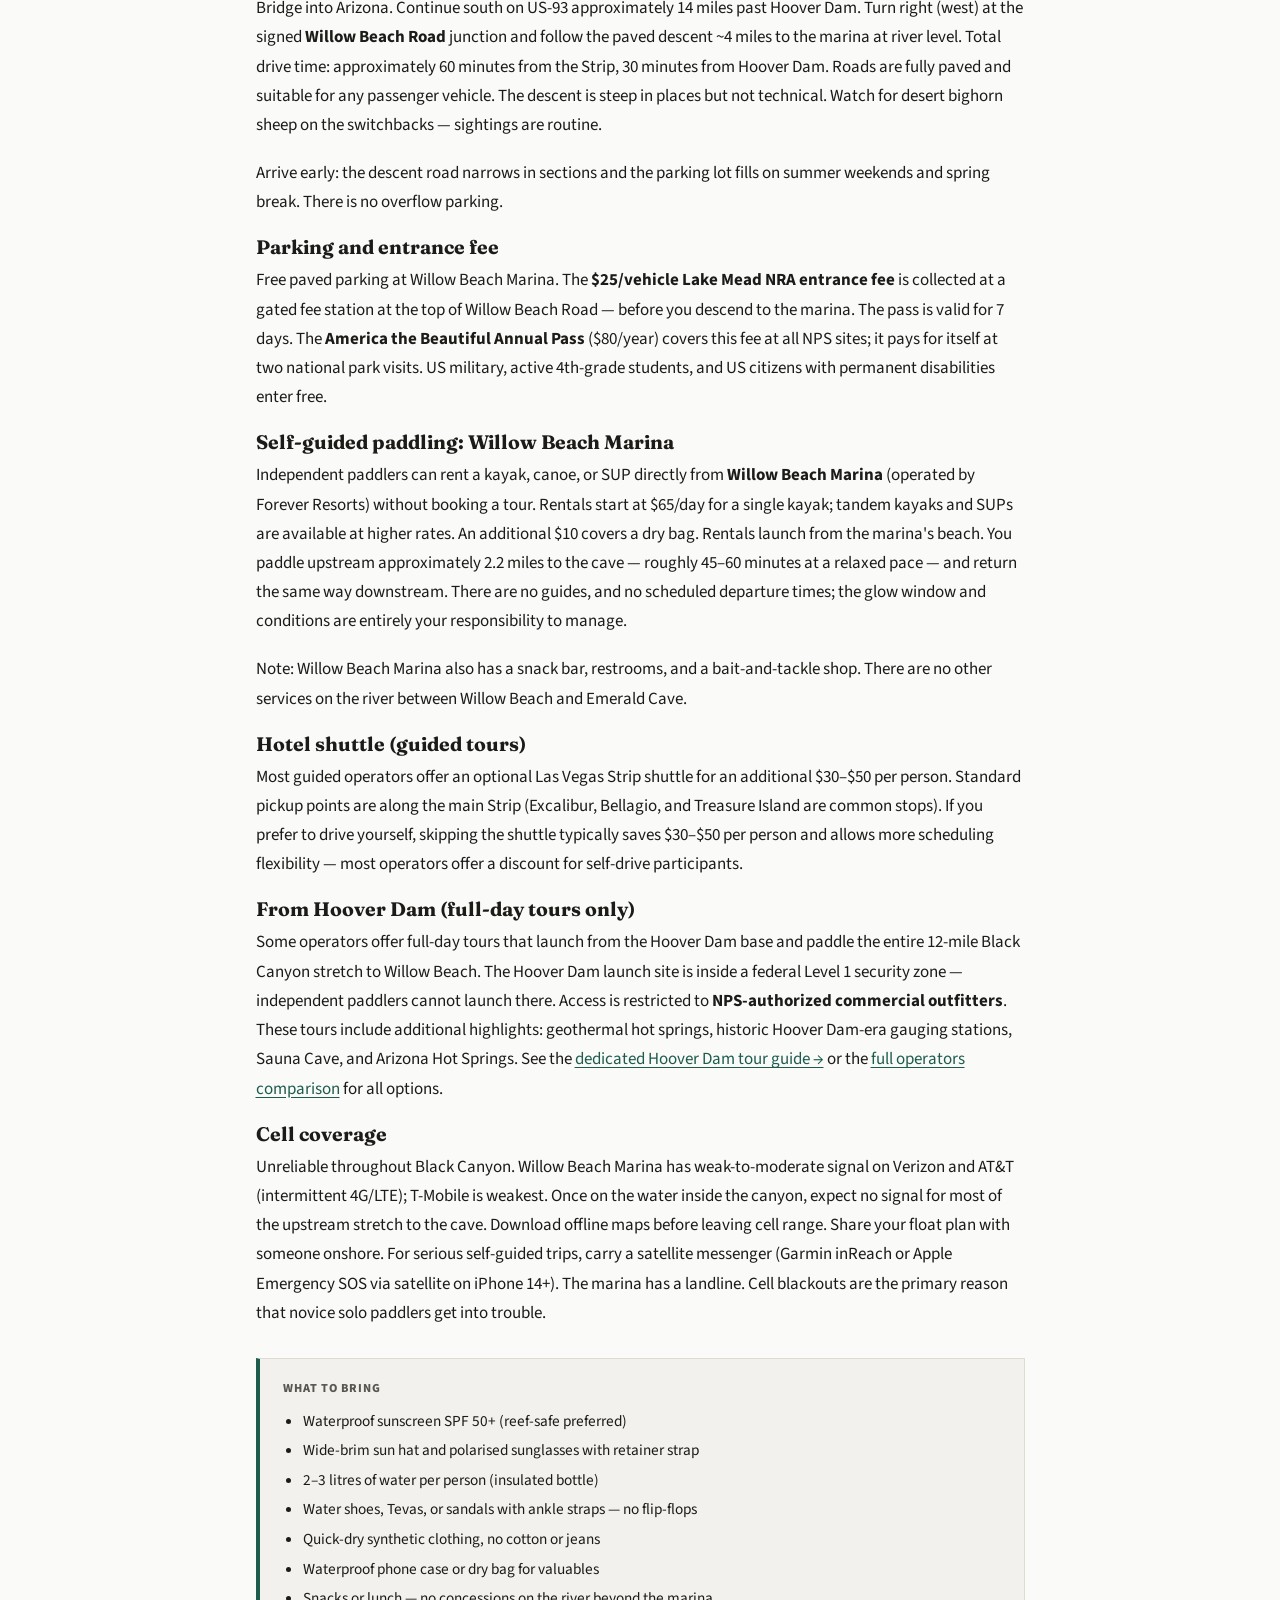
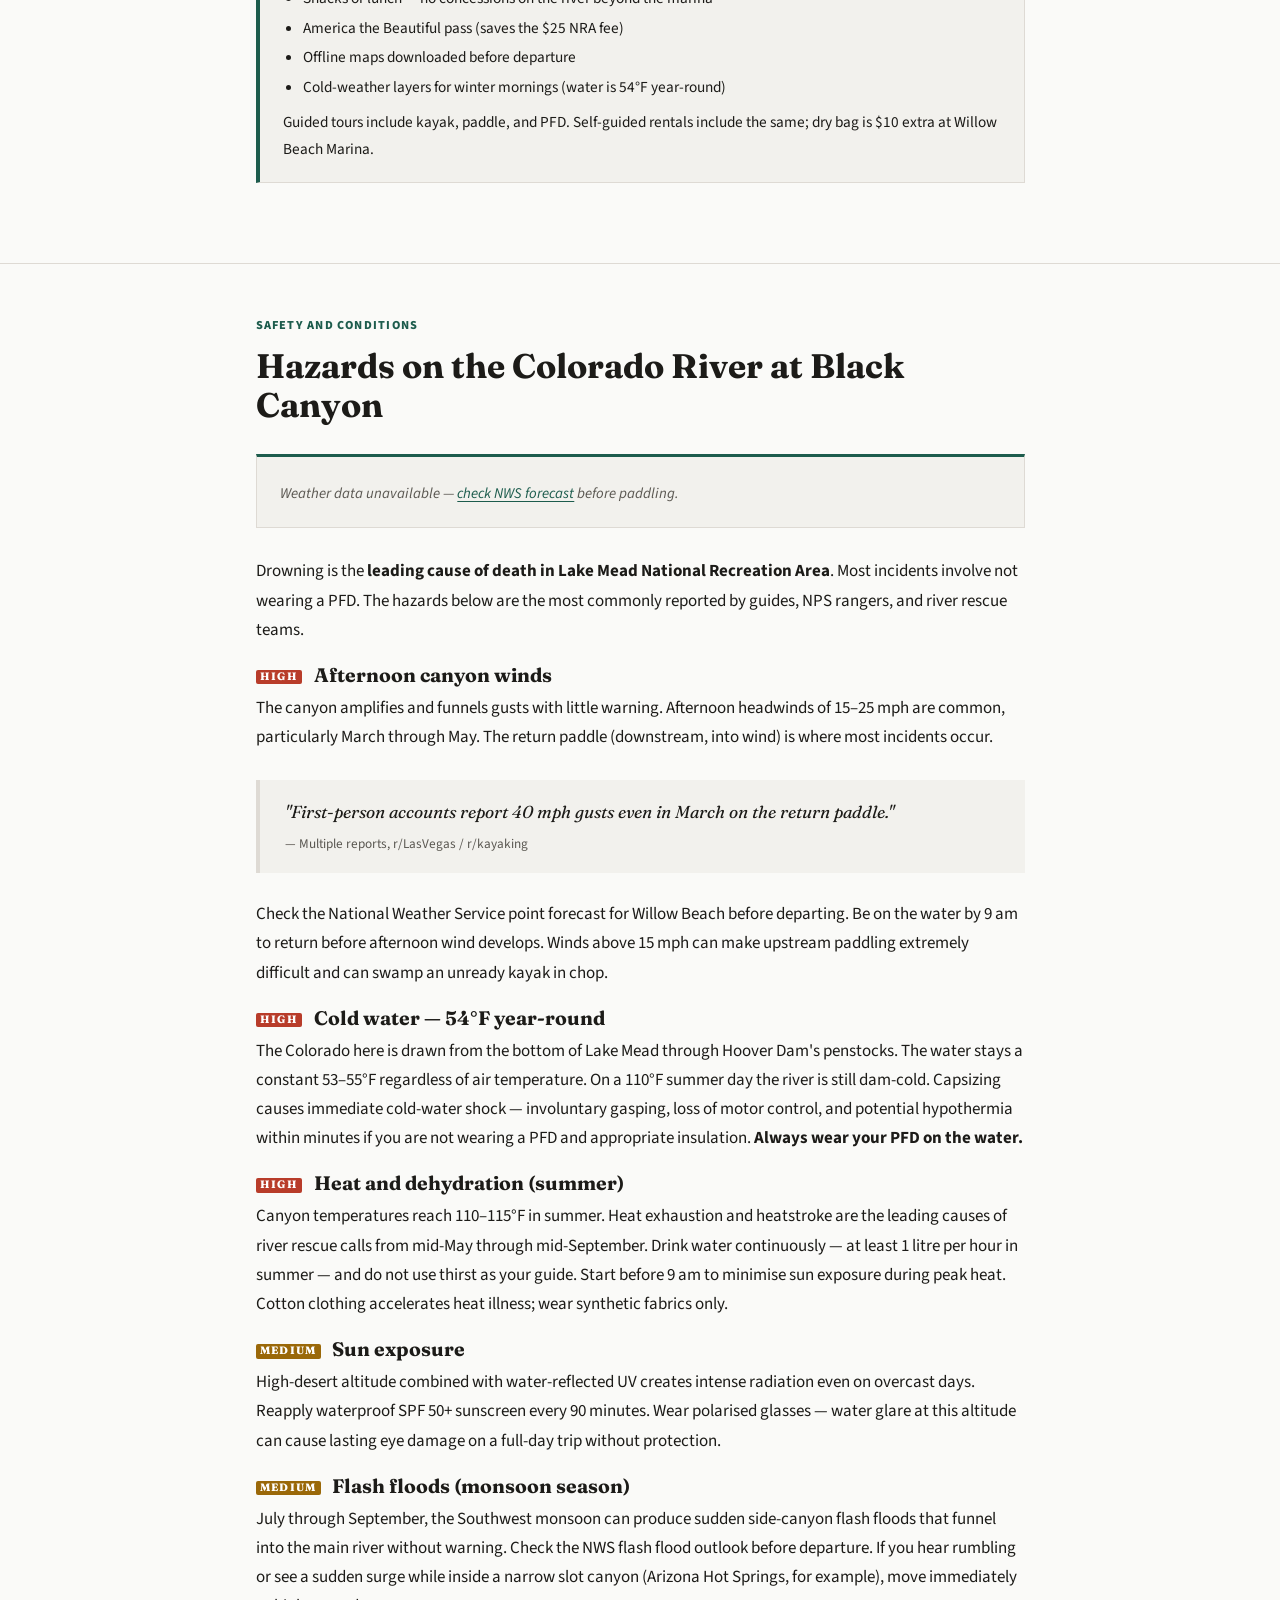
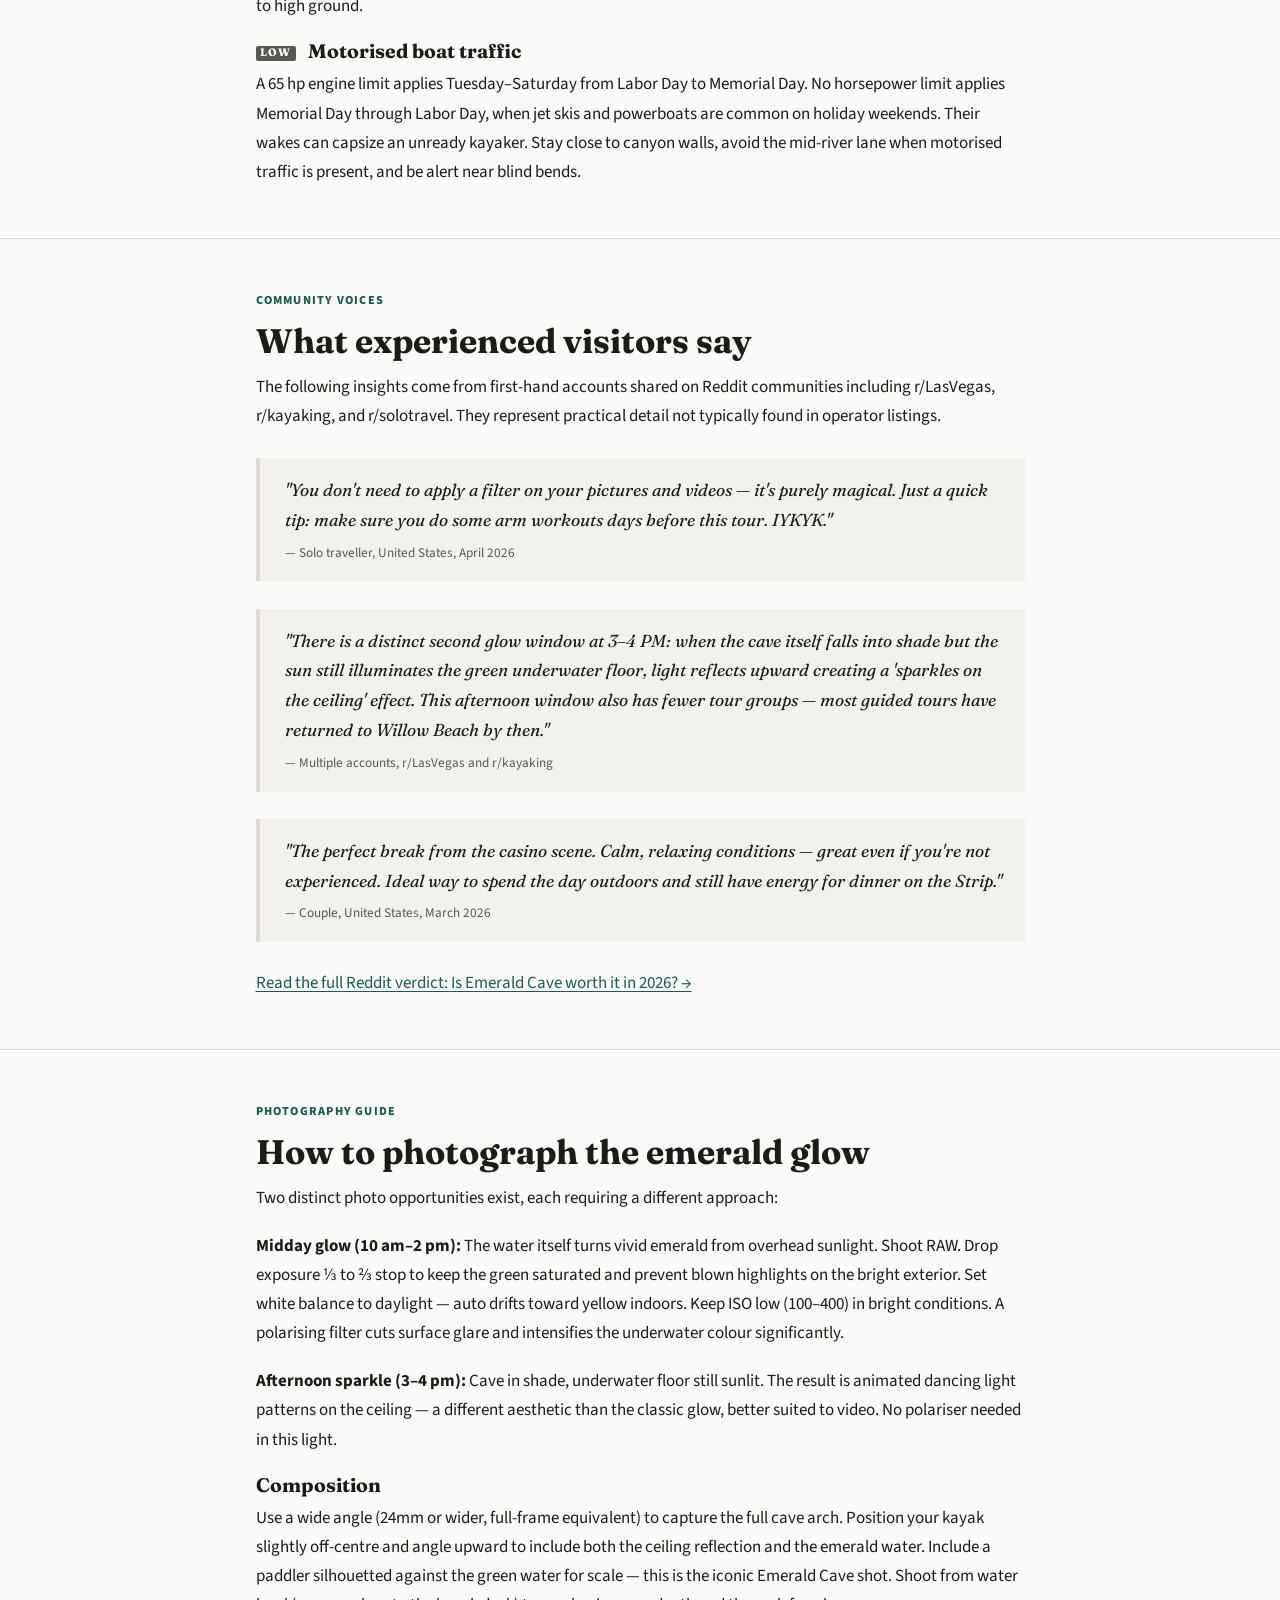
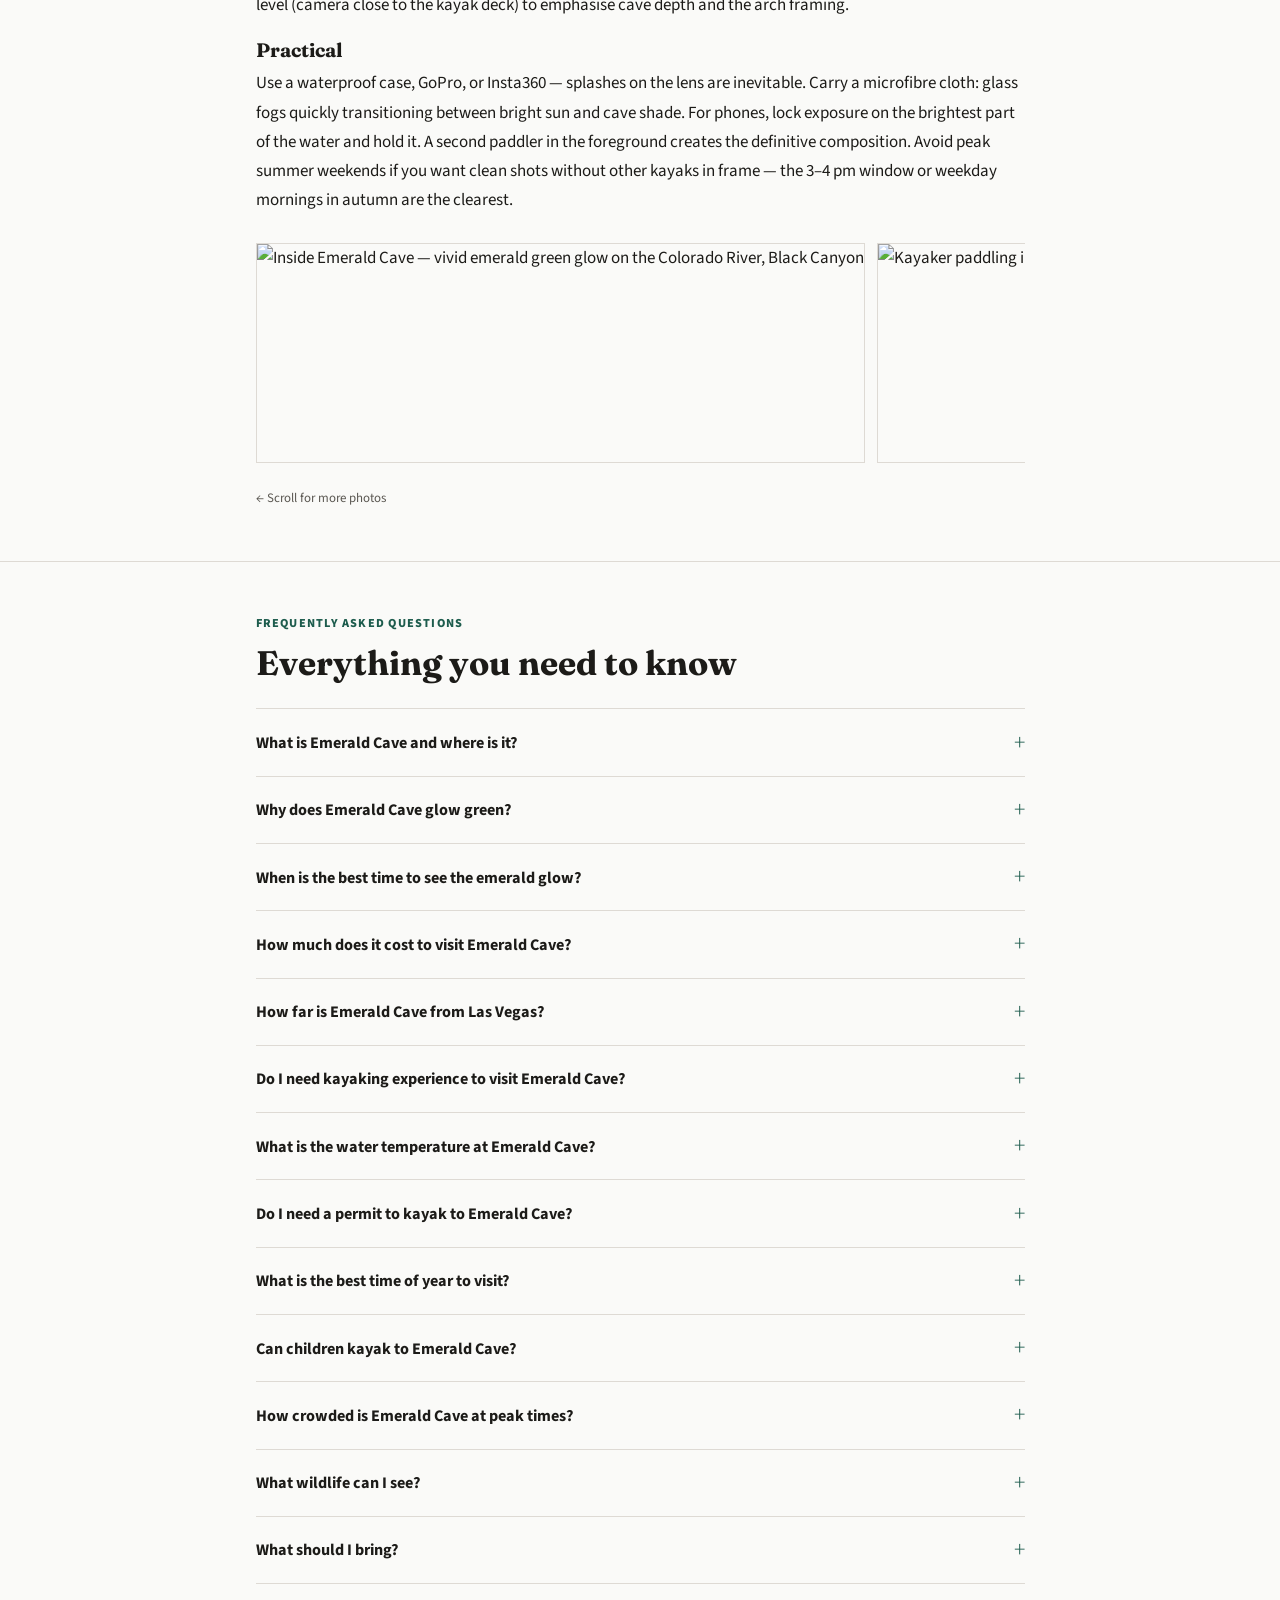
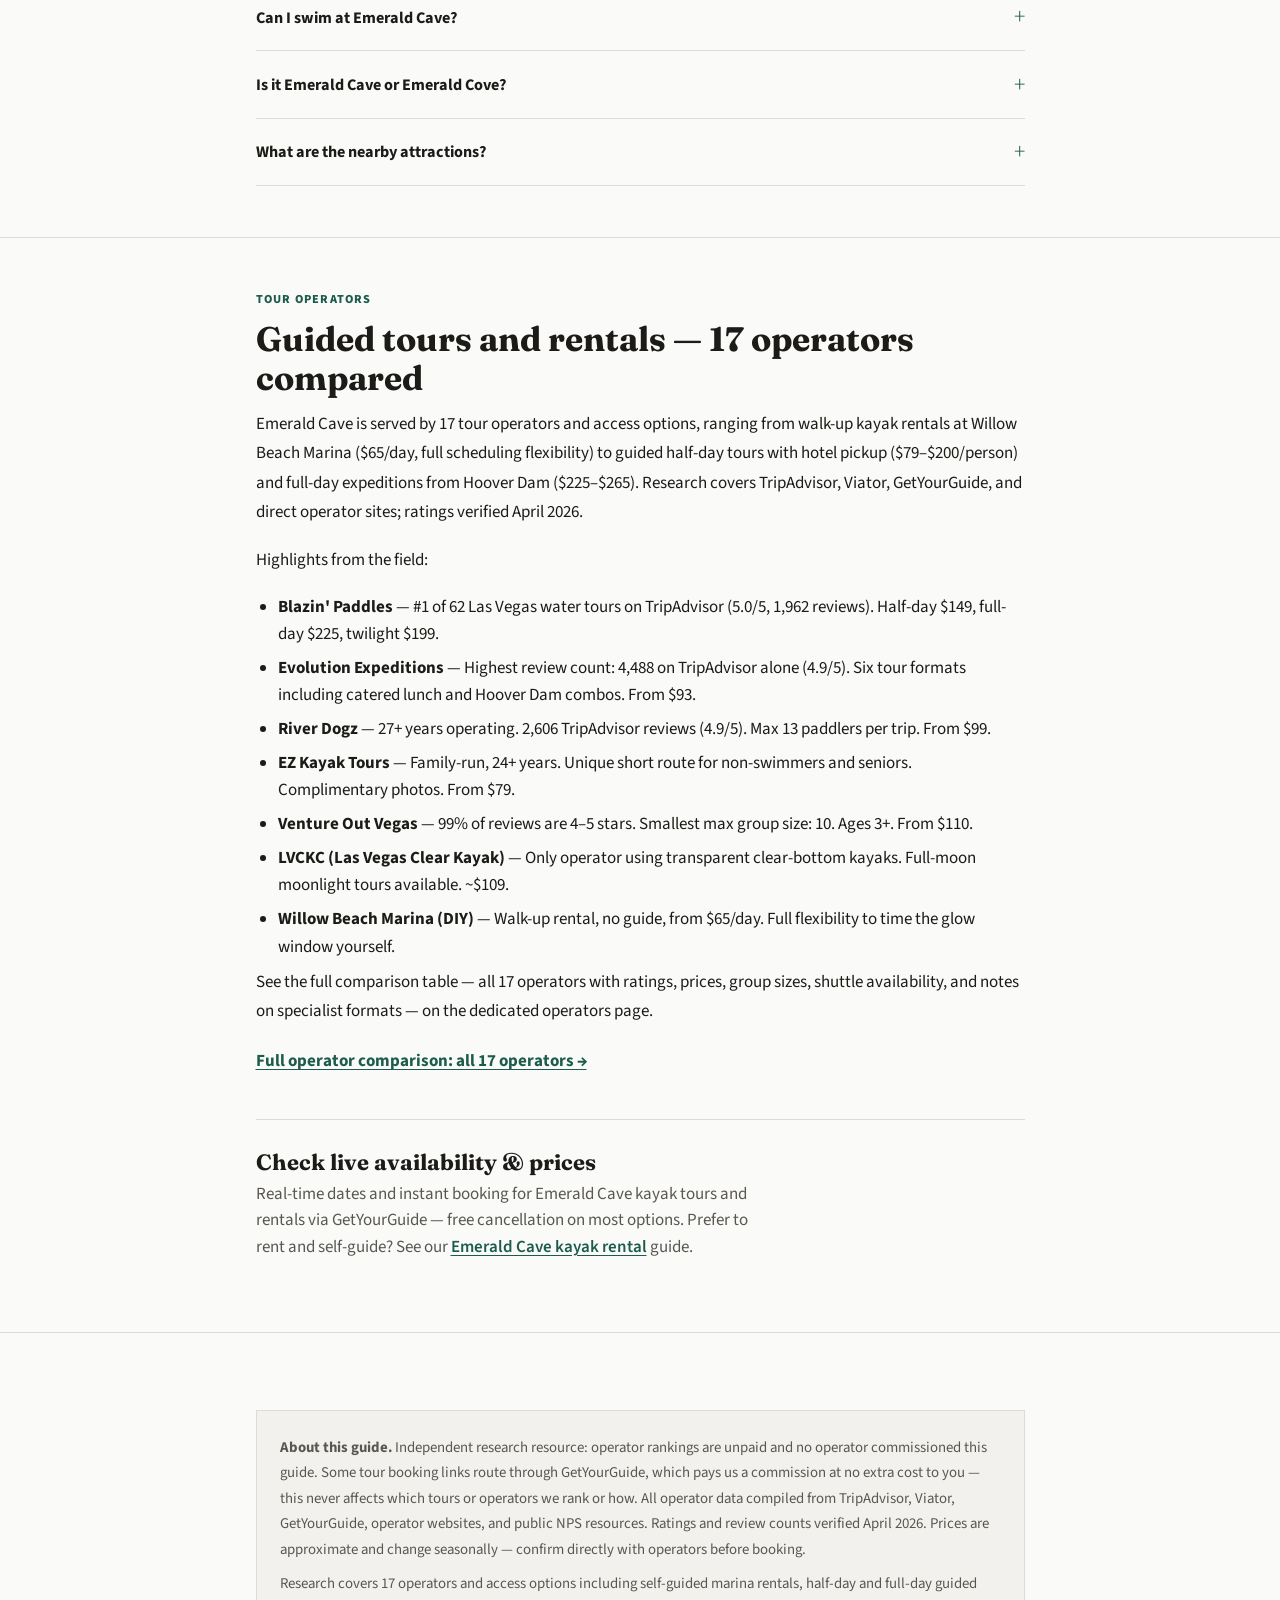
==== commit 496deae8: "seo: cmp attribution sitewide + Emerald Cove variant coverage + operators CTR hook Surgical overhaul" ====
--- a/index.html
+++ b/index.html
@@ -4,7 +4,7 @@
   <meta charset="UTF-8">
   <meta name="viewport" content="width=device-width, initial-scale=1.0">
   <title>Emerald Cave: Colorado River Guide — Black Canyon, Las Vegas (2026)</title>
-  <meta name="description" content="Independent reference guide to Emerald Cave on the Colorado River: why the cave glows green, when to visit, how to get there, safety, photography, and a comparison of all 17 tour operators near Las Vegas.">
+  <meta name="description" content="Independent reference guide to Emerald Cave (also written Emerald Cove) on the Colorado River: why the cave glows green, when to visit, how to get there, safety, photography, and a comparison of all 17 tour operators near Las Vegas.">
   <link rel="canonical" href="https://emeraldcavevegas.com/">
 
   <meta property="og:type"        content="article">
@@ -73,7 +73,8 @@
           {"@type": "Question", "name": "What wildlife can I see at Emerald Cave?", "acceptedAnswer": {"@type": "Answer", "text": "Desert bighorn sheep graze on cliff ledges above Willow Beach year-round and are reliably seen on the access road and canyon walls. Bald eagles are common December–March. Other species: great blue herons, peregrine falcons, ravens, osprey, coyotes, and various waterfowl."}},
           {"@type": "Question", "name": "What should I bring on a kayak trip to Emerald Cave?", "acceptedAnswer": {"@type": "Answer", "text": "Essentials: waterproof sunscreen SPF 50+, wide-brim sun hat, polarised sunglasses with retainer strap, water shoes, 2–3 litres of water per person, quick-dry synthetic clothing, and a waterproof phone case. Download offline maps before leaving cell coverage. Bring an America the Beautiful pass to waive the $25 NRA entrance fee."}},
           {"@type": "Question", "name": "How do I get to Willow Beach from Las Vegas?", "acceptedAnswer": {"@type": "Answer", "text": "From the Strip: take US-93 South across the Hoover Dam Bypass Bridge into Arizona. Continue ~14 miles south past Hoover Dam, then turn right onto Willow Beach Road. Follow the paved road 4 miles downhill to the marina. Drive time: ~60 minutes."}},
-          {"@type": "Question", "name": "Can I swim at Emerald Cave?", "acceptedAnswer": {"@type": "Answer", "text": "Swimming is allowed but the water is a constant 54°F — cold enough to cause cold-shock even in summer. Many guided tours include swim stops at riverside beaches where conditions are safer. Avoid swimming in the cave itself due to kayak traffic and cold deep water."}}
+          {"@type": "Question", "name": "Can I swim at Emerald Cave?", "acceptedAnswer": {"@type": "Answer", "text": "Swimming is allowed but the water is a constant 54°F — cold enough to cause cold-shock even in summer. Many guided tours include swim stops at riverside beaches where conditions are safer. Avoid swimming in the cave itself due to kayak traffic and cold deep water."}},
+          {"@type": "Question", "name": "Is it Emerald Cave or Emerald Cove?", "acceptedAnswer": {"@type": "Answer", "text": "Both names refer to the same grotto in Black Canyon near Willow Beach, Arizona. Most tour operators use Emerald Cave, while many maps and older references say Emerald Cove. Despite searches adding Las Vegas, the cave is in Arizona - Las Vegas is the launch city about an hour away."}}
         ]
       }
     ]
@@ -81,7 +82,7 @@
   </script>
 
   <!-- GetYourGuide Analytics -->
-  <script async defer src="https://widget.getyourguide.com/dist/pa.umd.production.min.js" data-gyg-partner-id="1Q7ZSYC"></script>
+  <script async defer src="https://widget.getyourguide.com/dist/pa.umd.production.min.js" data-gyg-partner-id="1Q7ZSYC" data-gyg-partner-cmp="emeraldcavevegas"></script>
 </head>
 
 <body>
@@ -335,7 +336,7 @@
     <span class="s-label">Location and Maps</span>
     <h2>Where is Emerald Cave?</h2>
 
-    <p>Emerald Cave sits in Black Canyon on the Arizona side of the Colorado River, approximately 2.2 miles upstream of Willow Beach Marina. The maps below cover each stage of the journey — regional context, the drive from Las Vegas, the tricky access road descent, and the paddle itself.</p>
+    <p>Emerald Cave sits in Black Canyon on the Arizona side of the Colorado River, approximately 2.2 miles upstream of Willow Beach Marina. You'll see the name written both ways — <strong>Emerald Cave</strong> and <strong>Emerald Cove</strong> — on maps, tour listings, and signs; they are the same spot. And despite every search adding "Las Vegas," the cave itself is in Arizona: Vegas is simply the launch city, about an hour's drive away. The maps below cover each stage of the journey — regional context, the drive from Las Vegas, the tricky access road descent, and the paddle itself.</p>
 
     <div class="map-grid">
       <figure class="map-fig">
@@ -665,6 +666,11 @@
       </div>
 
       <div class="faq-item">
+        <button class="faq-q" aria-expanded="false">Is it Emerald Cave or Emerald Cove?</button>
+        <div class="faq-a"><p>Both. The two names refer to the same lava-rock grotto in Black Canyon near Willow Beach, Arizona. Most tour operators and this guide use <strong>Emerald Cave</strong>; plenty of maps and older references say <strong>Emerald Cove</strong>. If a listing mentions Willow Beach, the emerald-green glow, and a short paddle upstream, it is this place — and although searches usually add "Las Vegas," the cave is across the state line in Arizona, about an hour from the Strip.</p></div>
+      </div>
+
+      <div class="faq-item">
         <button class="faq-q" aria-expanded="false">What are the nearby attractions?</button>
         <div class="faq-a"><p>Within Black Canyon: Arizona Hot Springs (multi-pool geothermal springs reachable by hiking or paddle), Gold Strike Hot Springs (cascading thermal pools via slot canyon), Sauna Cave (Hoover Dam-era steam tunnel), and Echo Cave (acoustic novelty). Nearby on land: Hoover Dam (~14 miles north), Boulder City NV with history and restaurants, Valley of Fire State Park (~90 minutes), and the Eldorado Canyon ghost town.</p></div>
       </div>
--- a/styles.css
+++ b/styles.css
@@ -61,8 +61,8 @@
 }
 
 .nav-inner {
-  max-width: var(--wide); margin: 0 auto; padding: 0 1.5rem;
-  display: flex; align-items: center; gap: 2.5rem; height: 52px;
+  max-width: var(--wide); margin: 0 auto; padding: .45rem 1.5rem;
+  display: flex; align-items: center; gap: 2.5rem; min-height: 52px;
 }
 
 .nav-logo {
@@ -71,7 +71,7 @@
 }
 .nav-logo .gem { color: var(--accent); margin-right: .3em; }
 
-.nav-links { display: flex; gap: 1.75rem; flex: 1; }
+.nav-links { display: flex; flex-wrap: wrap; align-items: center; gap: .5rem 1.5rem; flex: 1; }
 .nav-links a {
   font-size: .8rem; font-weight: 700; letter-spacing: .04em;
   text-transform: uppercase; text-decoration: none;
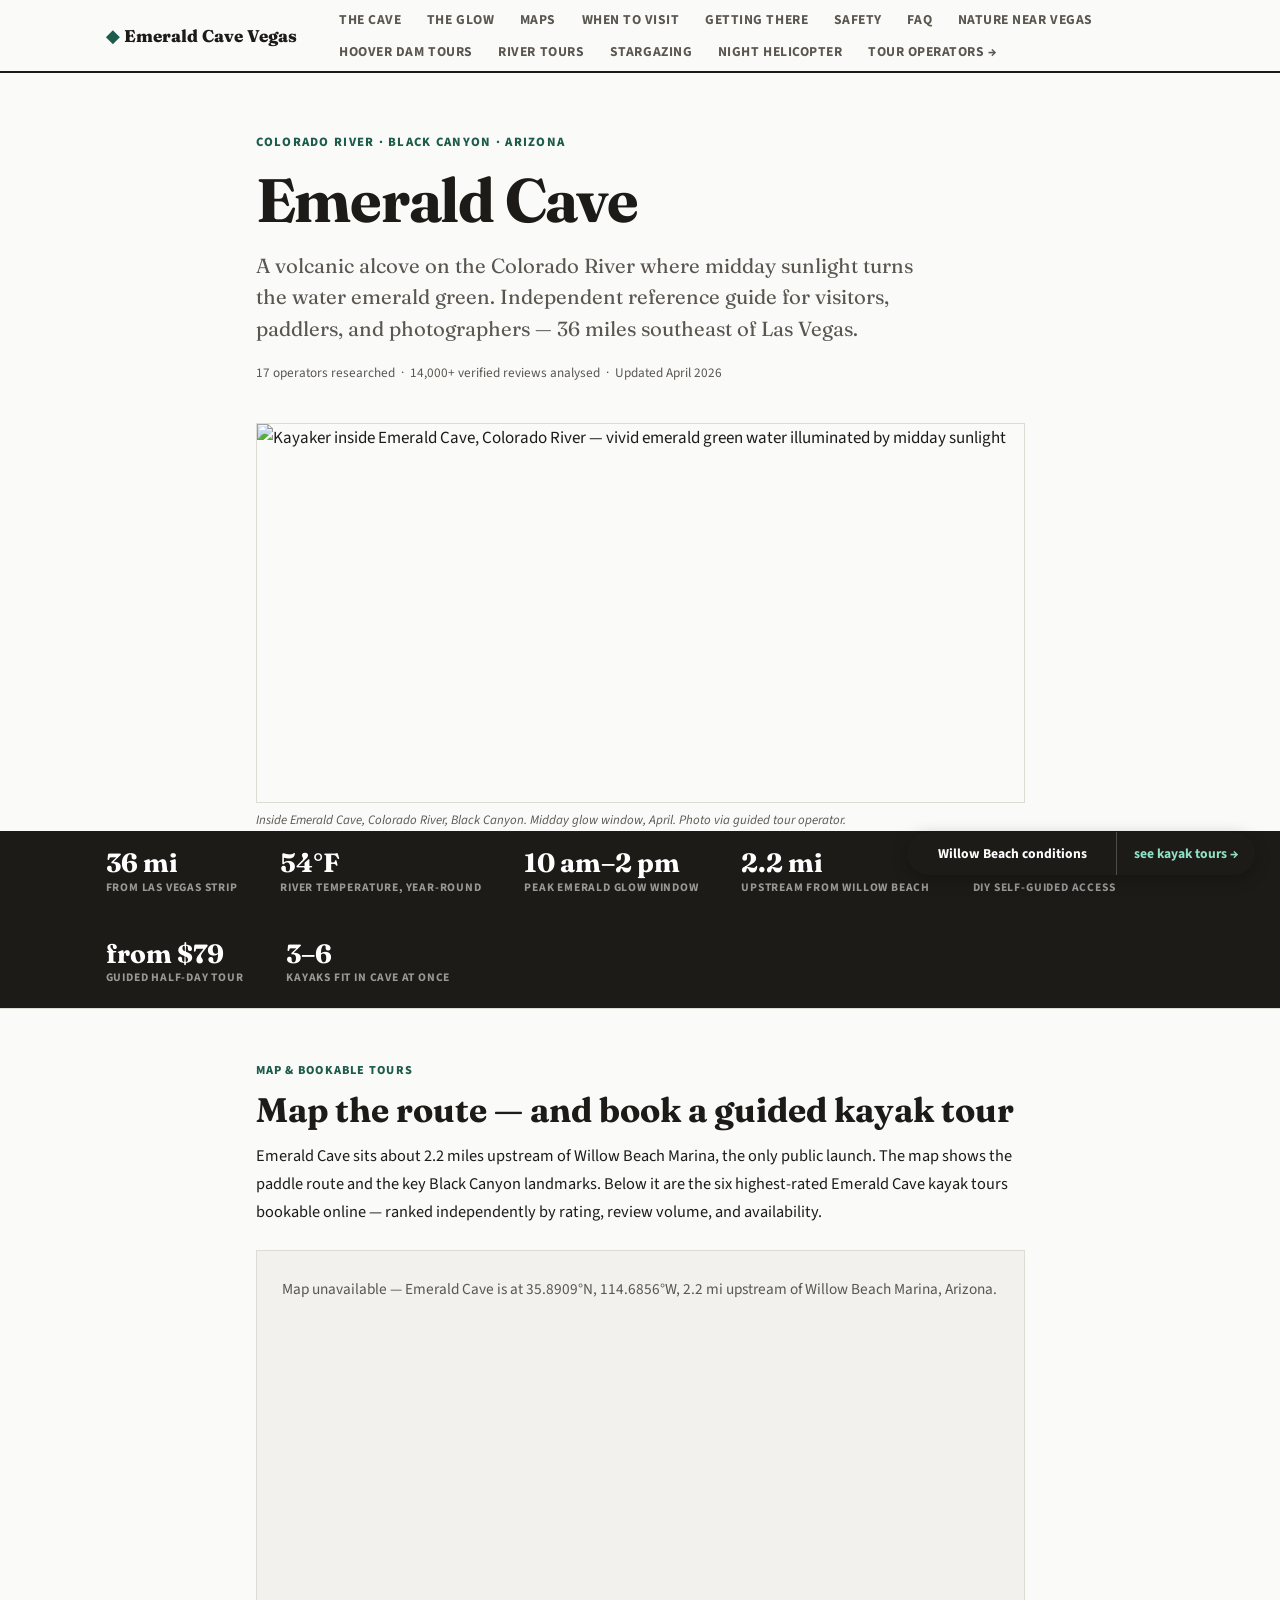
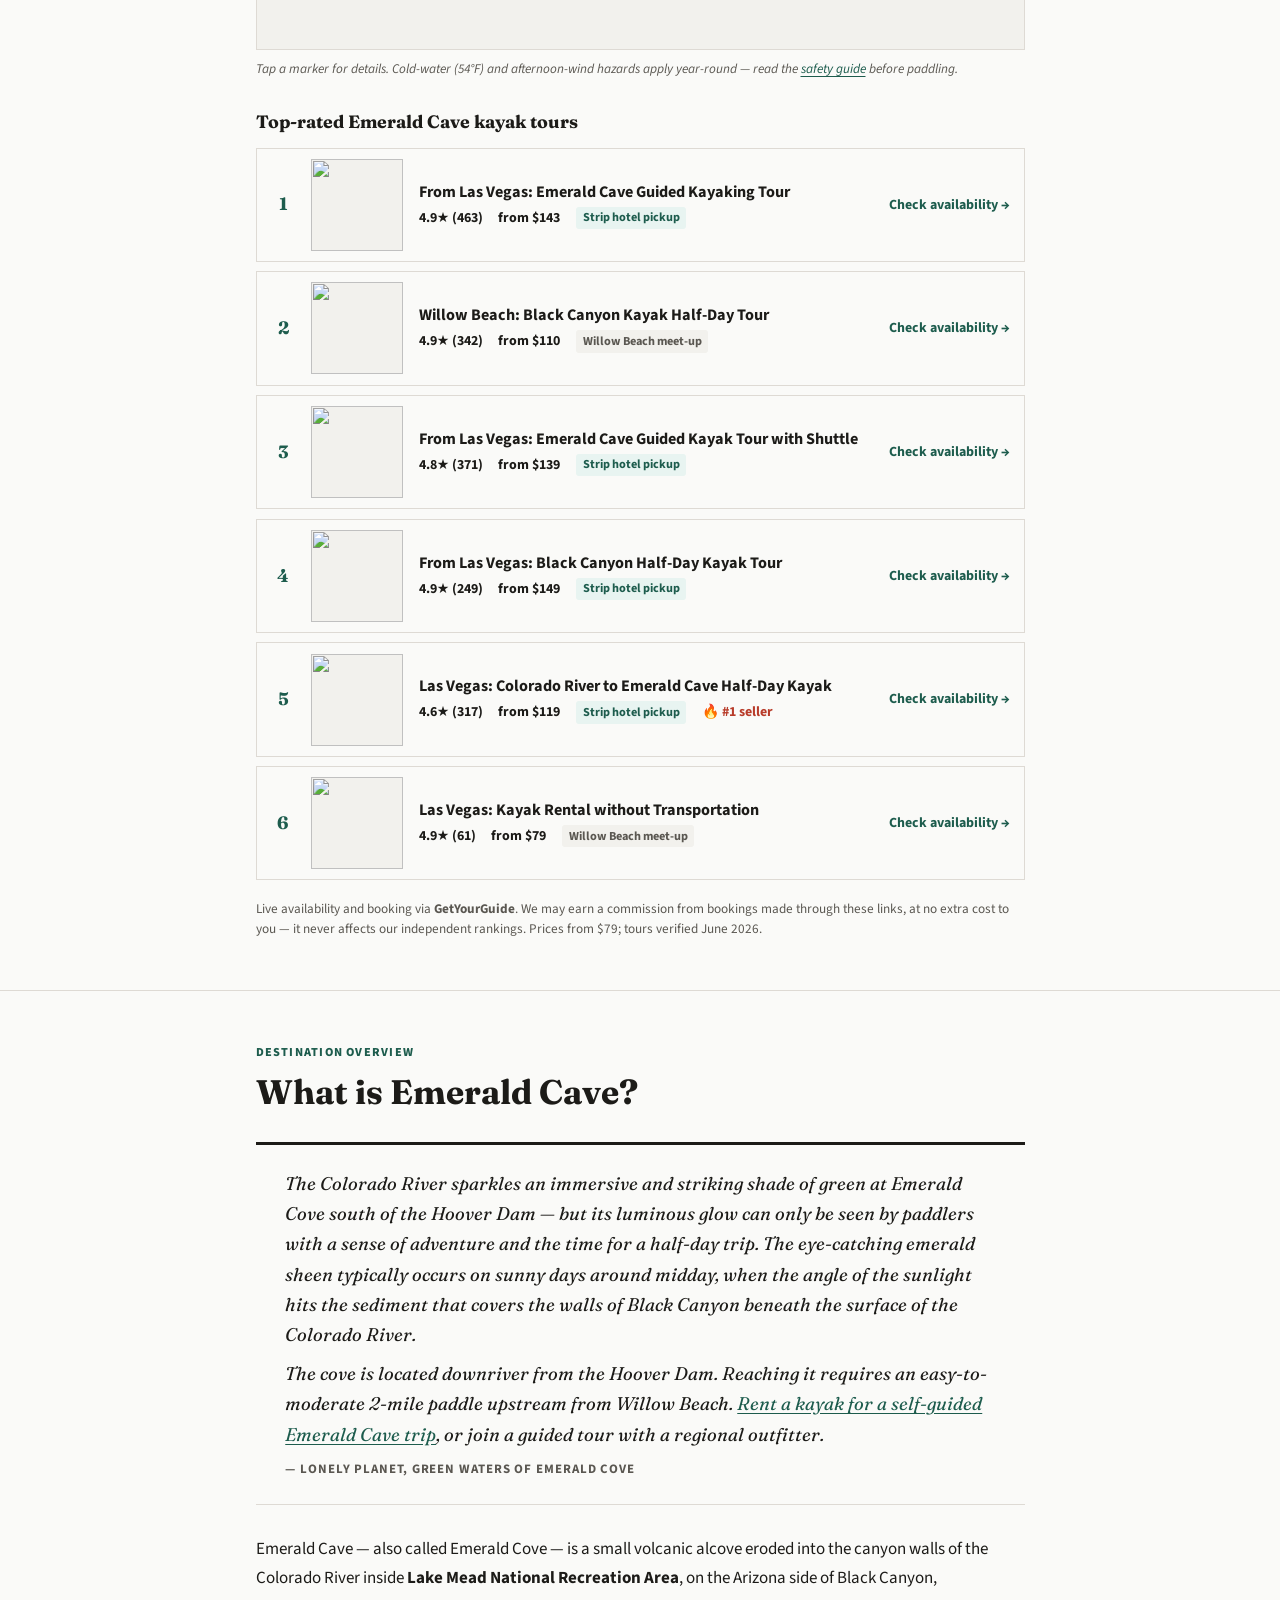
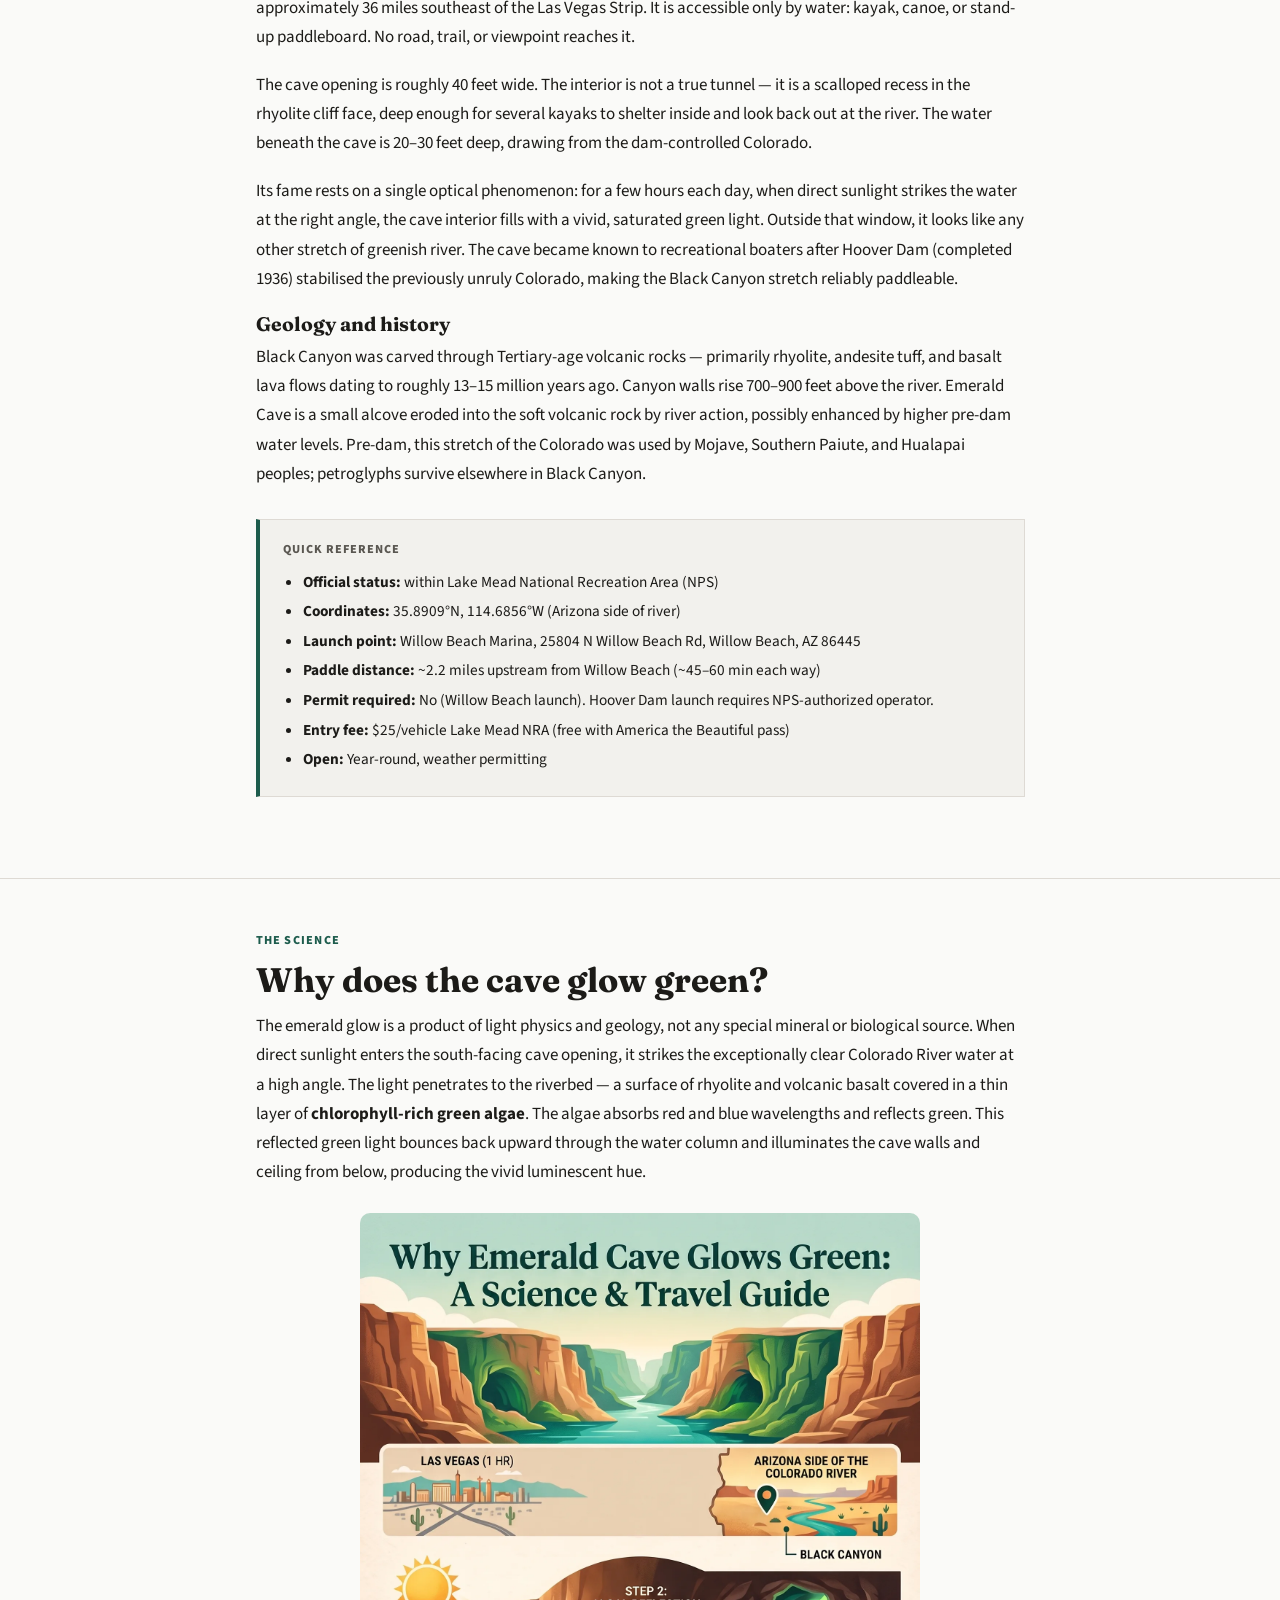
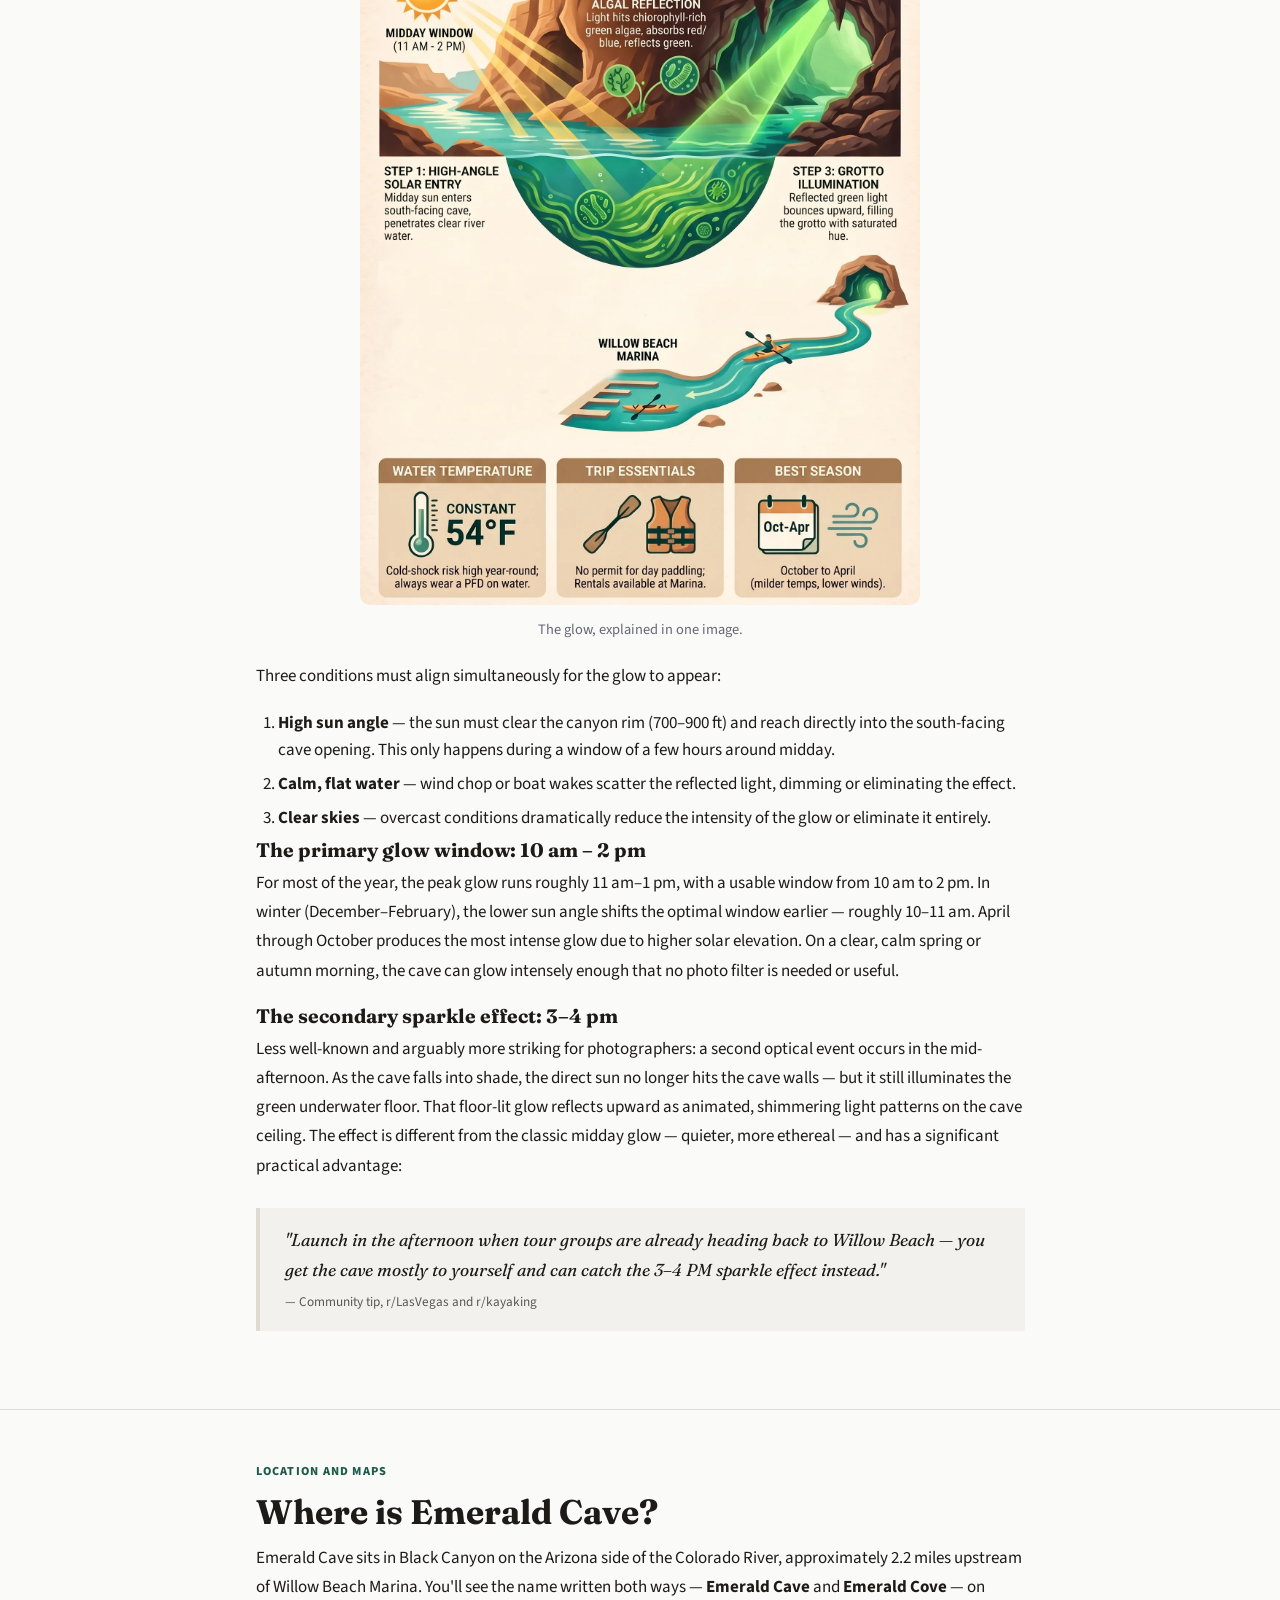
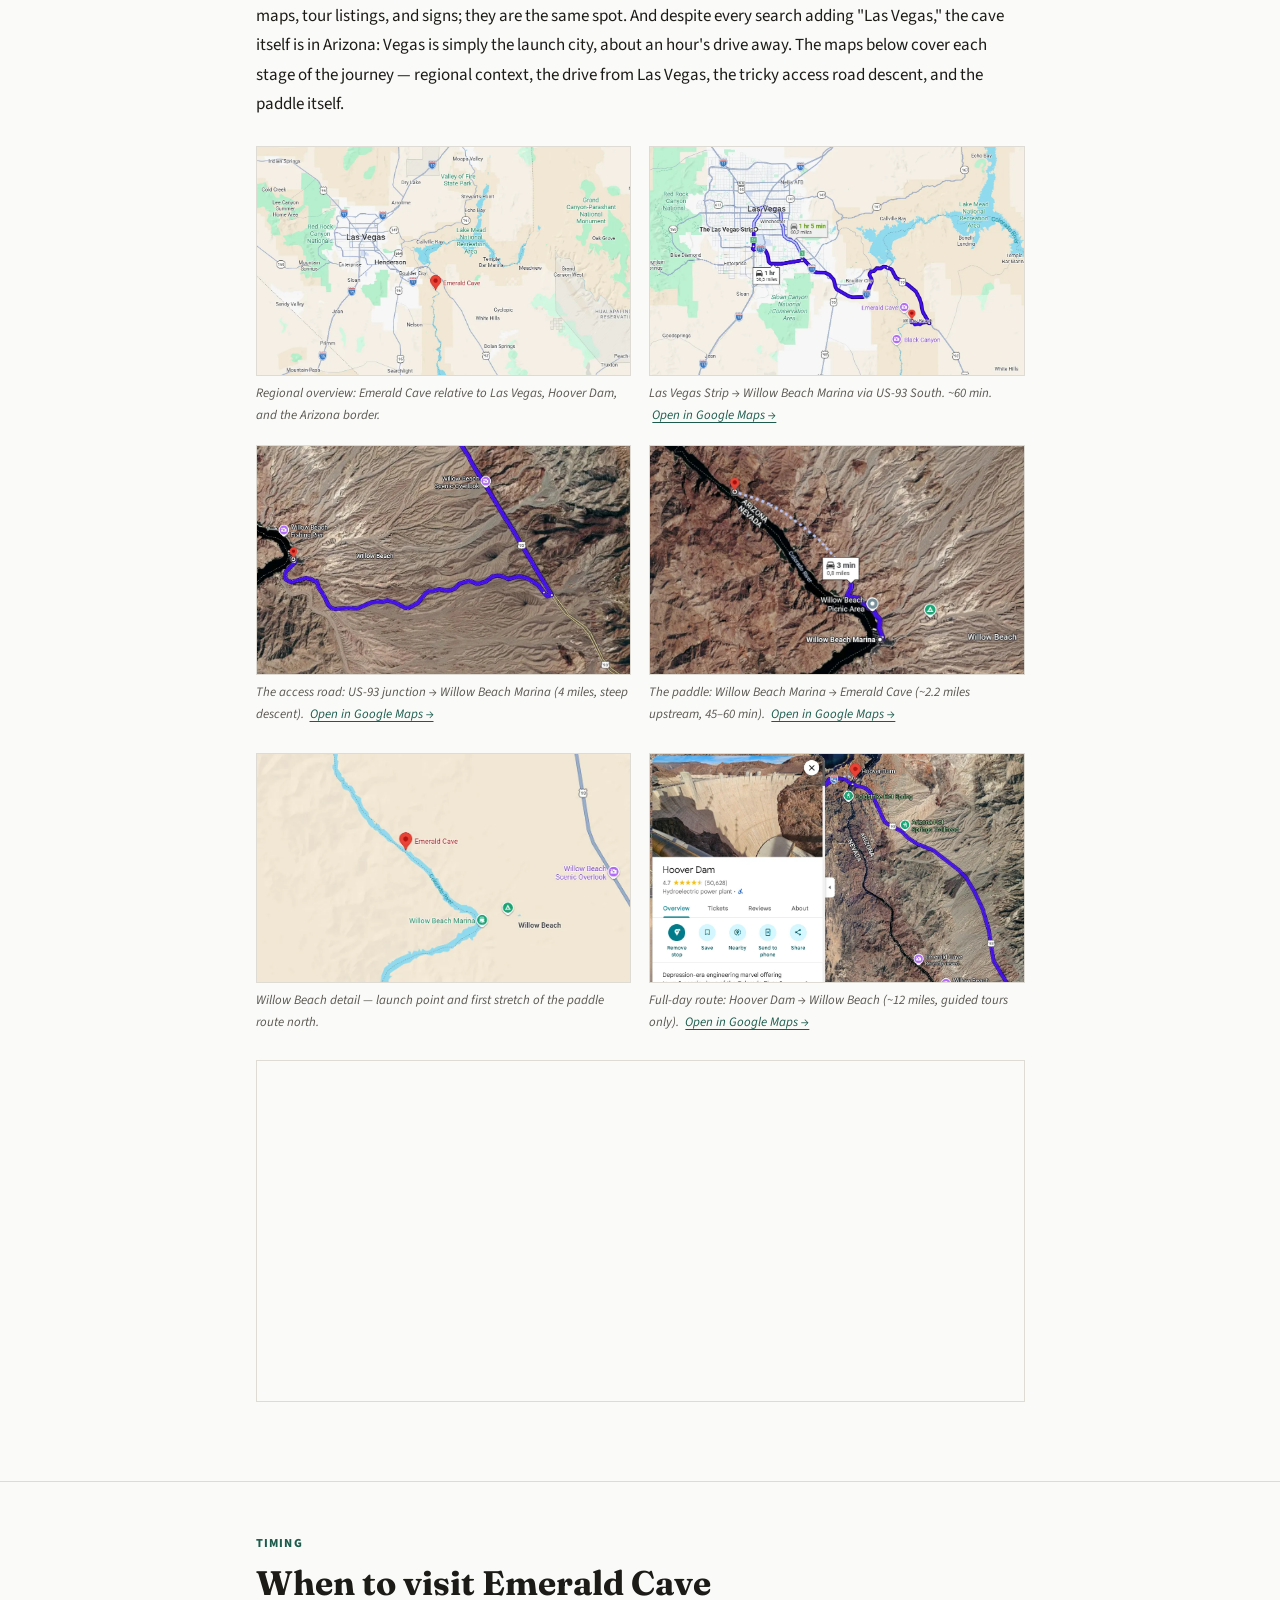
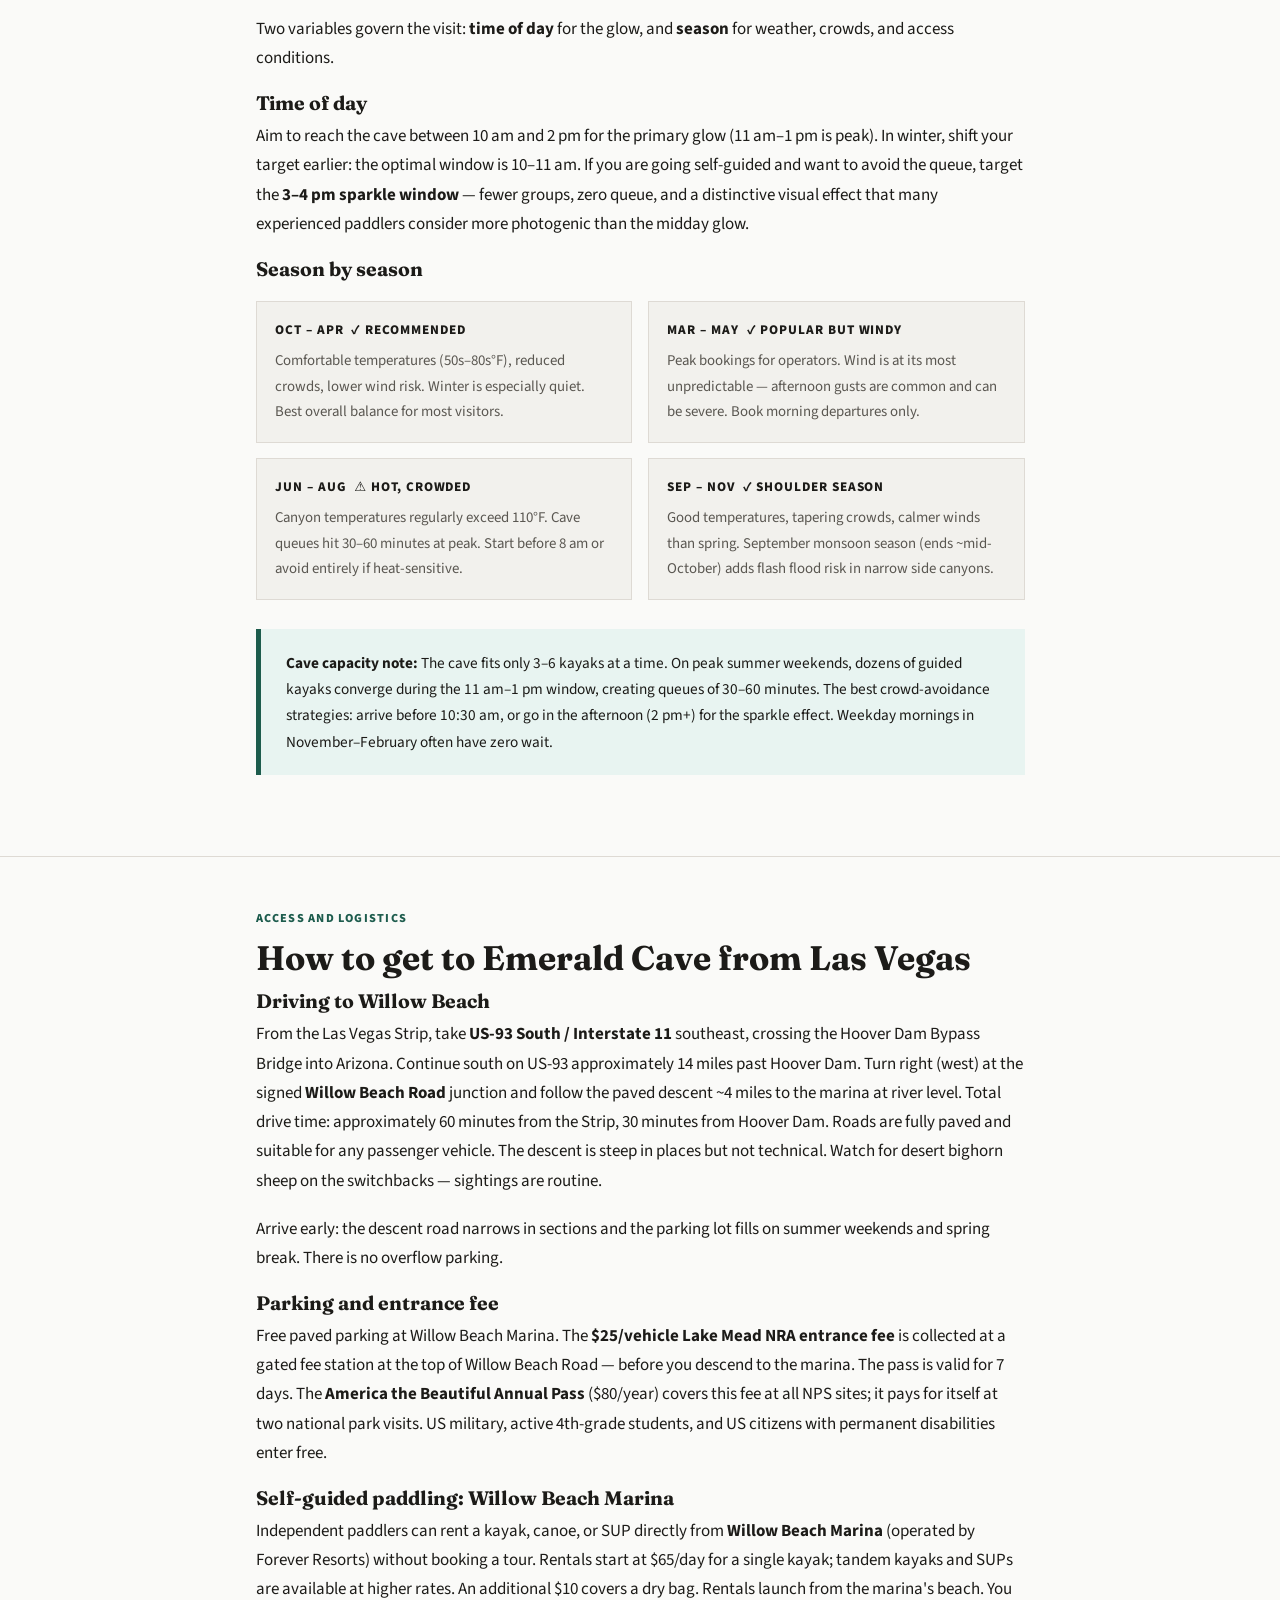
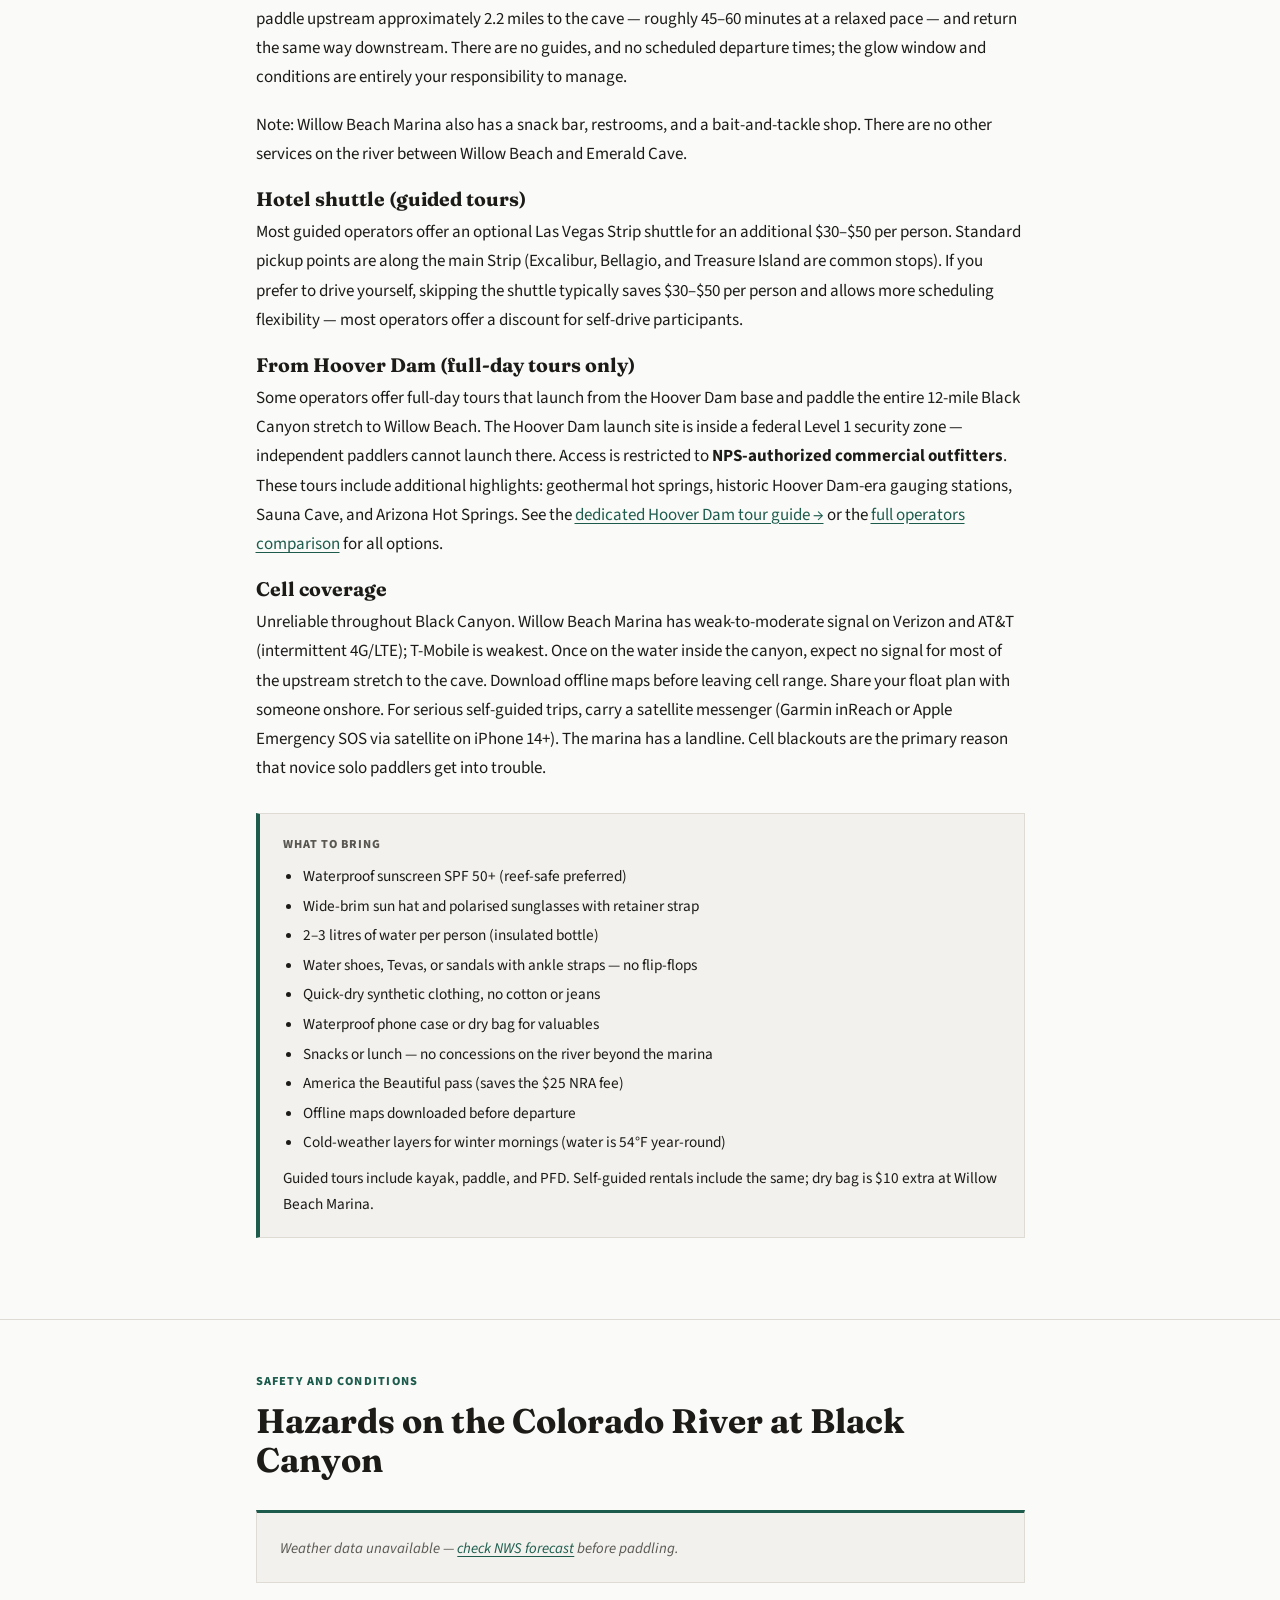
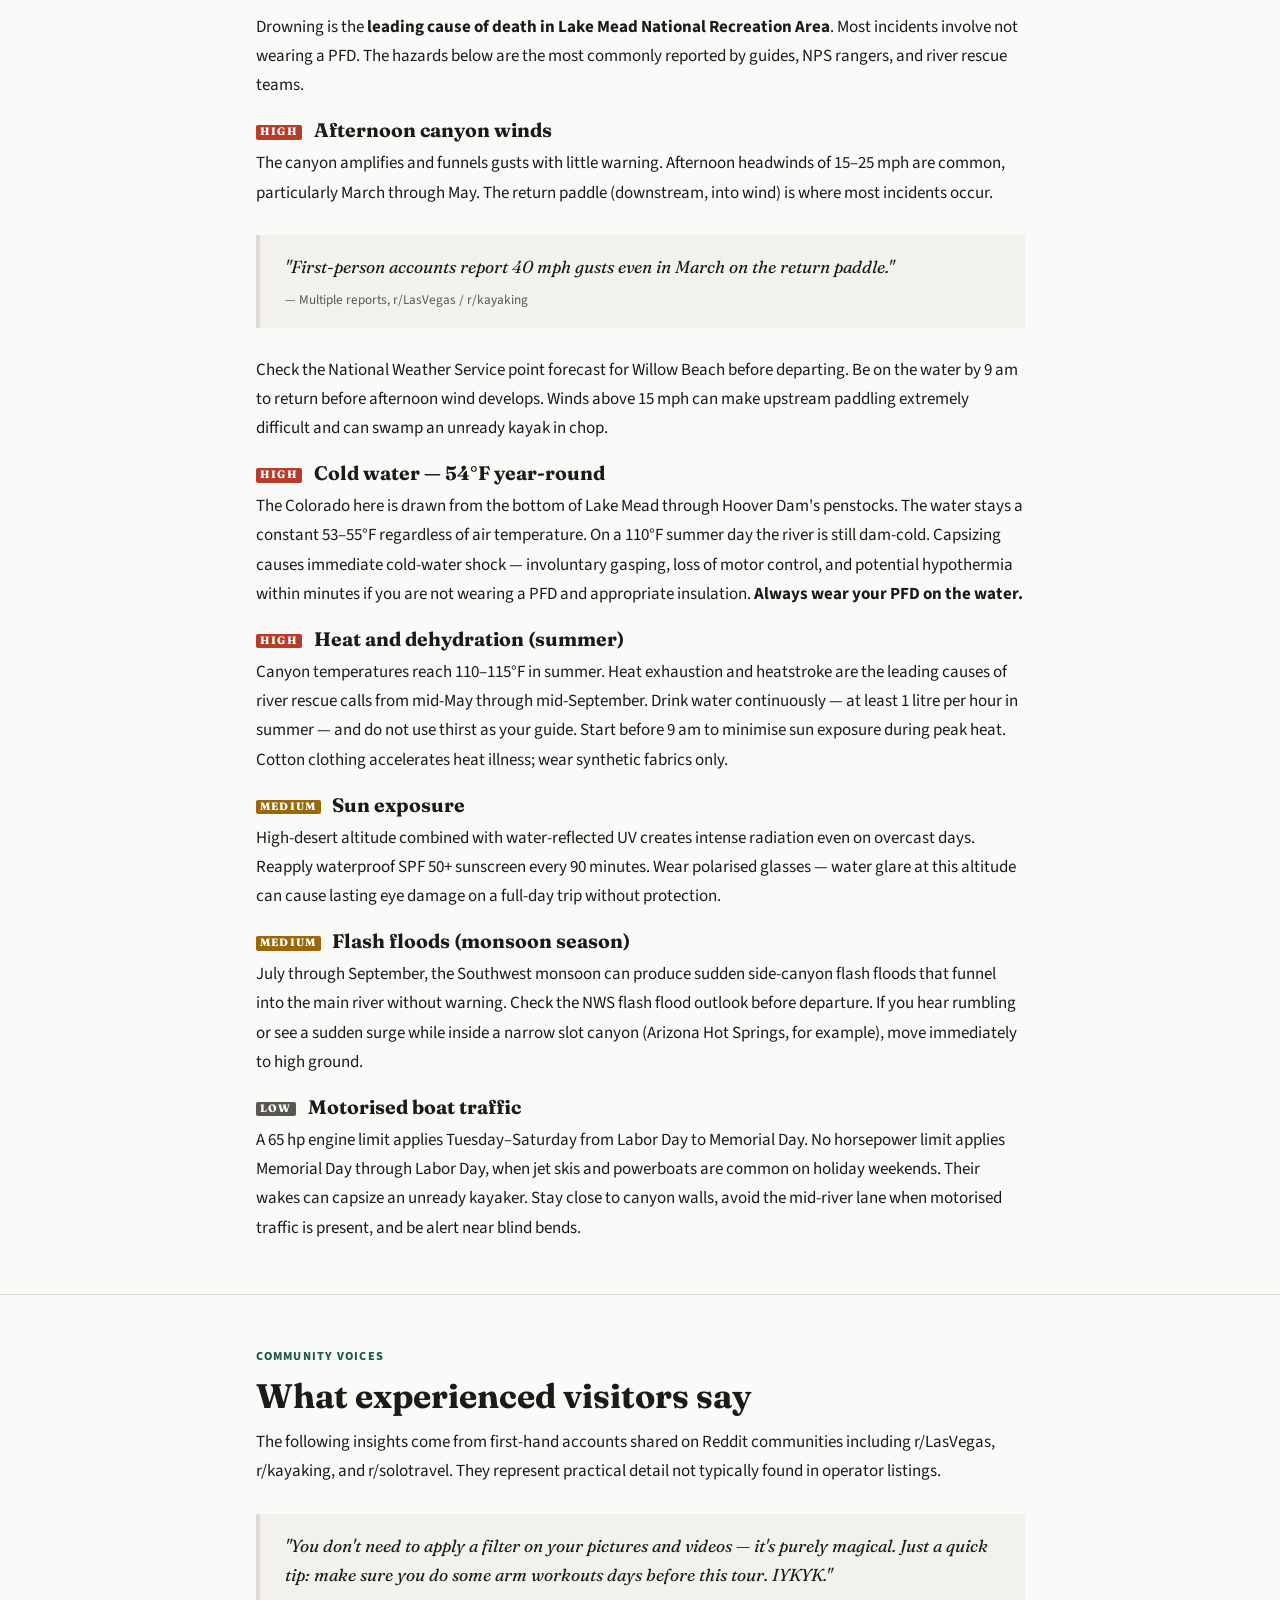
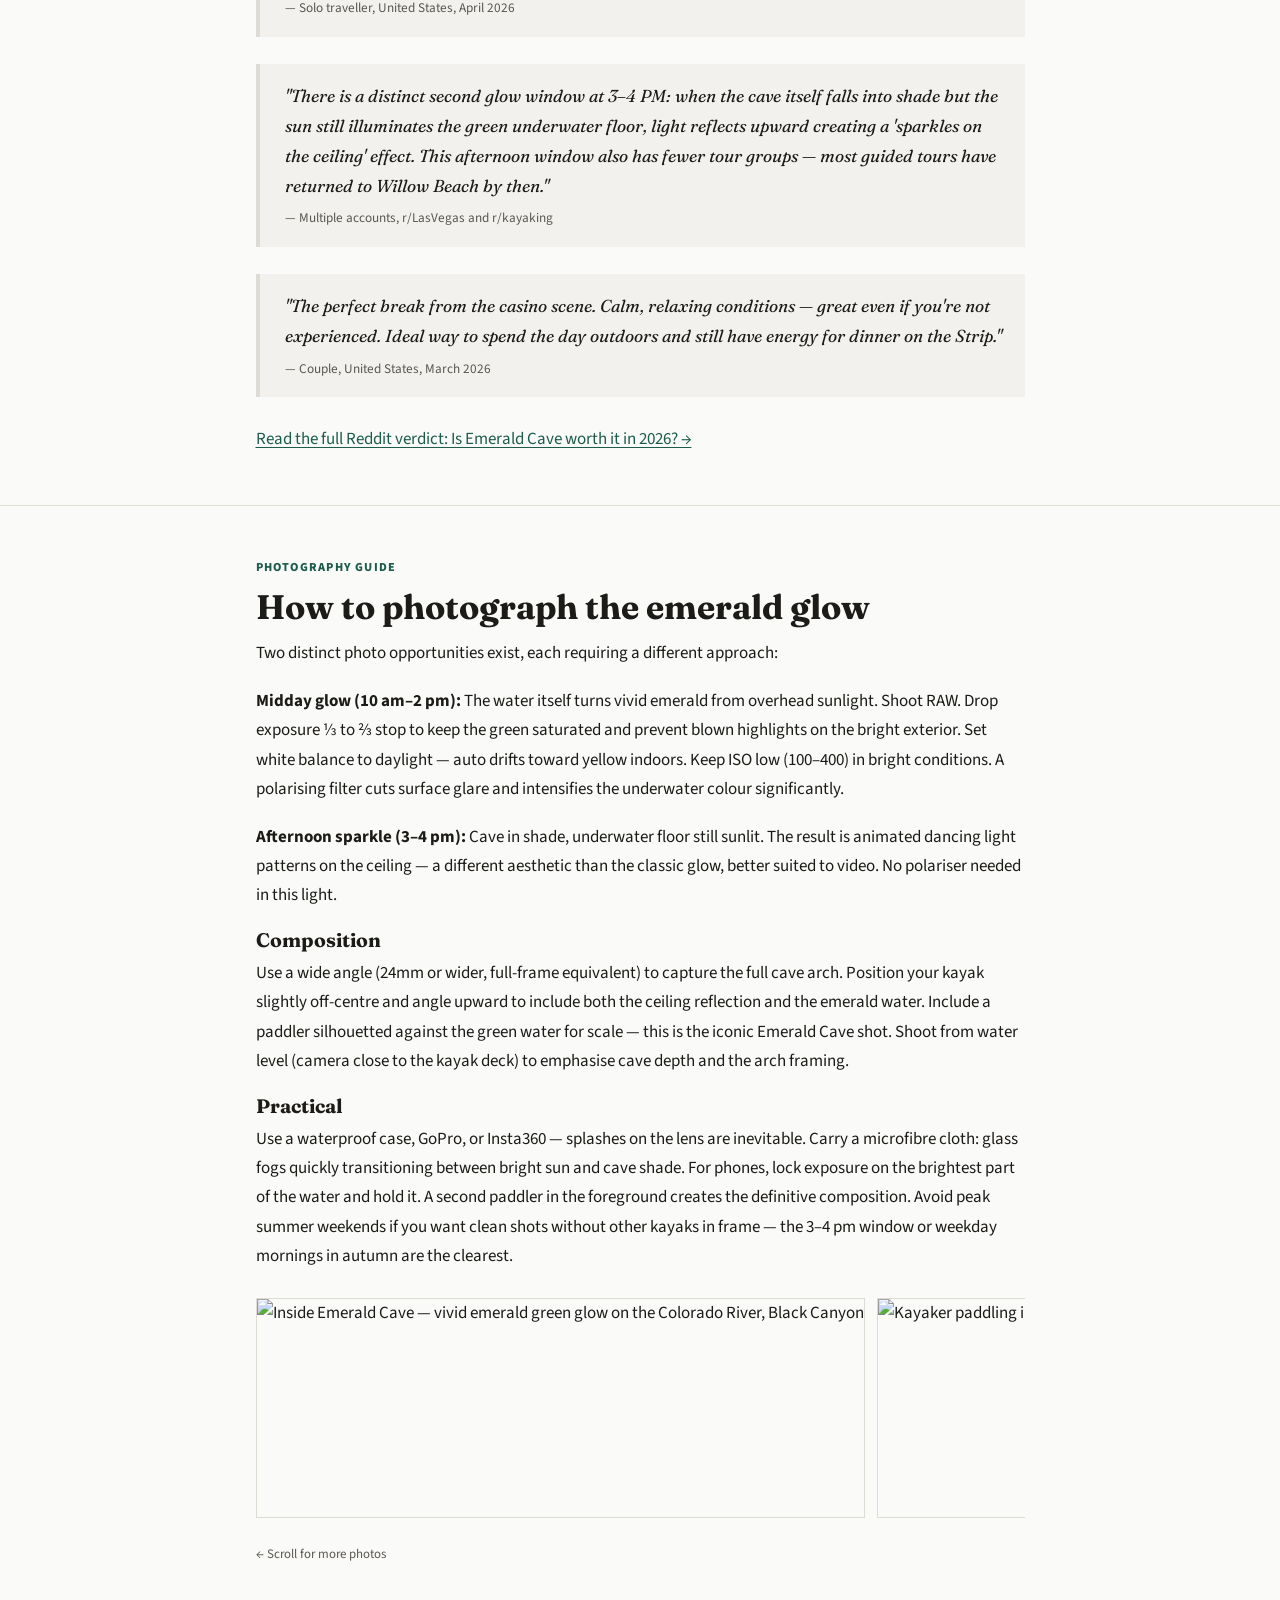
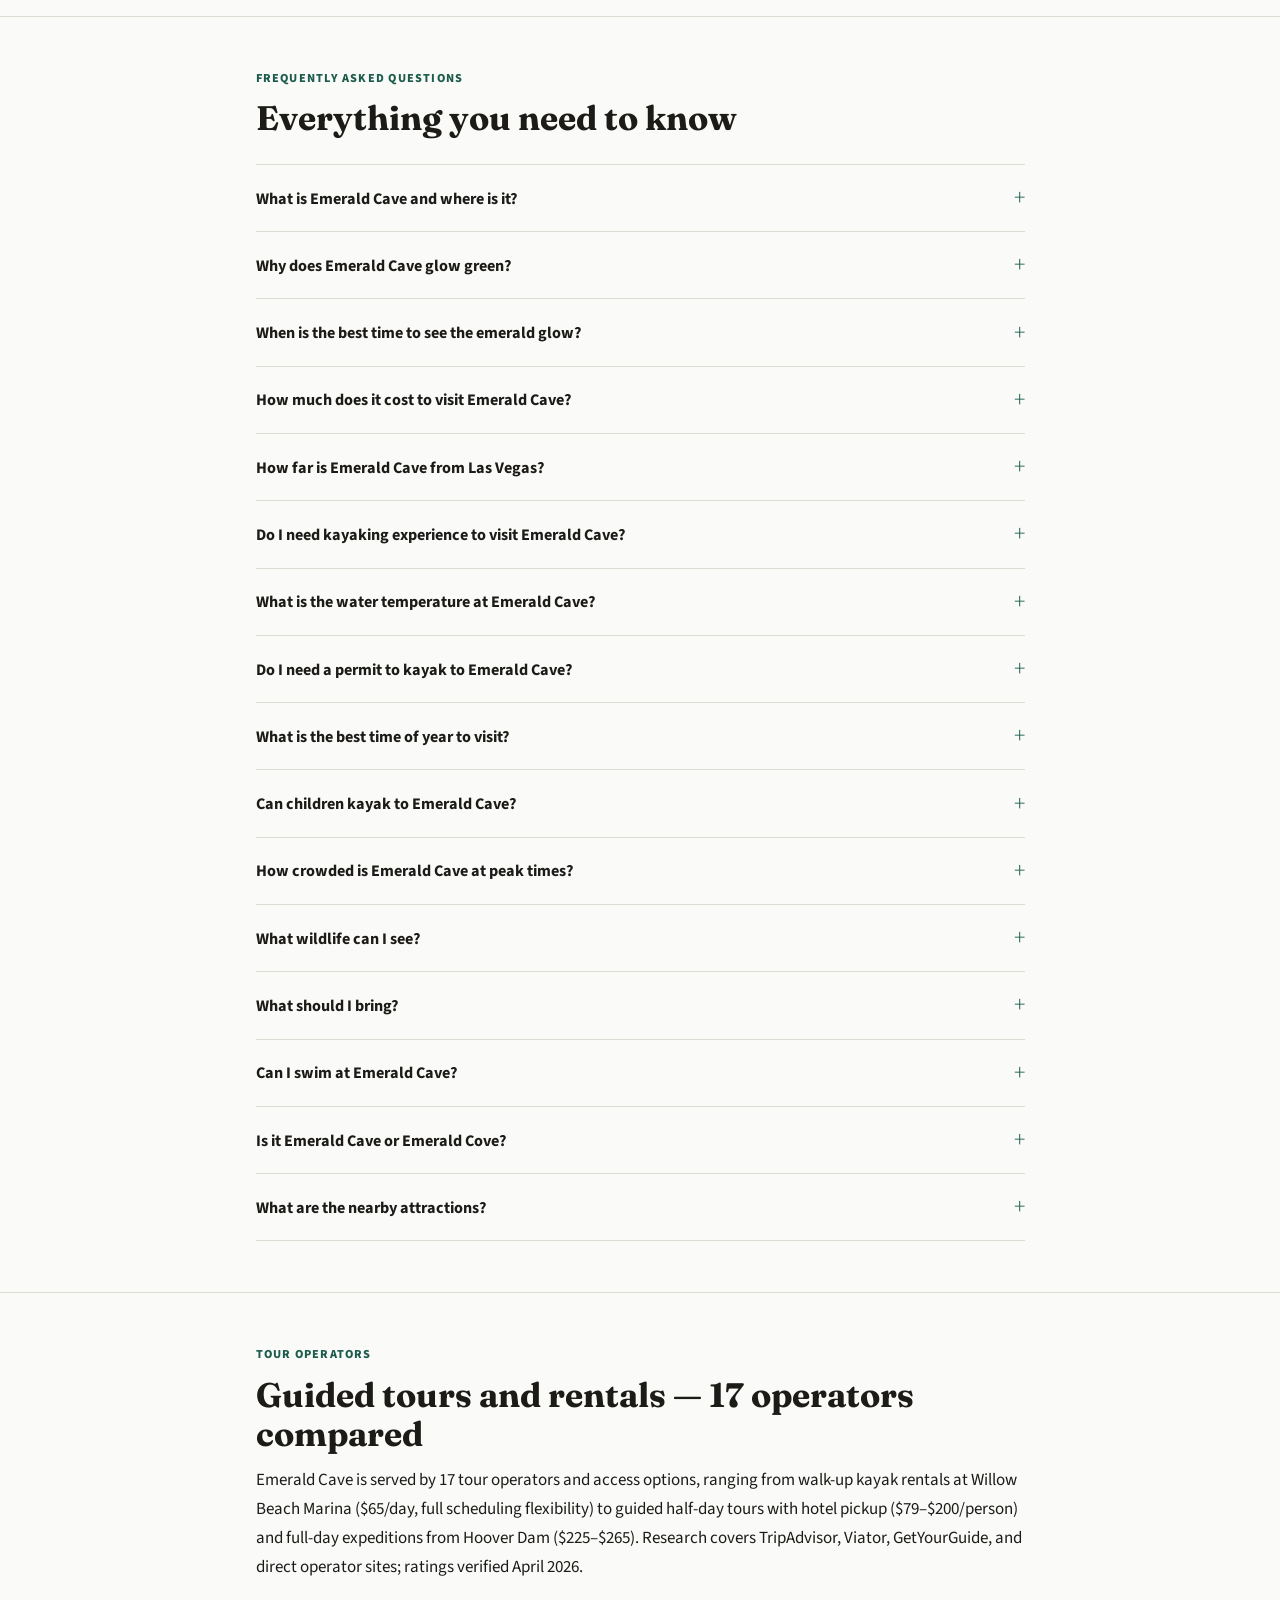
==== commit 2c49d214: "content: NotebookLM glow-science infographic (v2 with correct algal-reflection mechanism, QA'd, webp" ====
--- a/index.html
+++ b/index.html
@@ -310,6 +310,12 @@
 
     <p>The emerald glow is a product of light physics and geology, not any special mineral or biological source. When direct sunlight enters the south-facing cave opening, it strikes the exceptionally clear Colorado River water at a high angle. The light penetrates to the riverbed — a surface of rhyolite and volcanic basalt covered in a thin layer of <strong>chlorophyll-rich green algae</strong>. The algae absorbs red and blue wavelengths and reflects green. This reflected green light bounces back upward through the water column and illuminates the cave walls and ceiling from below, producing the vivid luminescent hue.</p>
 
+    <img src="why-emerald-cave-glows-green-infographic.webp"
+      alt="Why Emerald Cave glows green infographic: midday sun enters the south-facing cave, light hits chlorophyll-rich algae on the riverbed that reflects green, and the glow fills the grotto - with the Willow Beach paddle route and 54 degree water facts"
+      loading="lazy" width="1536" height="2722"
+      style="width:100%;max-width:560px;height:auto;display:block;margin:1.5rem auto;border-radius:10px;">
+    <p style="font-size:.85rem;color:#667;text-align:center;margin-top:-.75rem;">The glow, explained in one image.</p>
+
     <p>Three conditions must align simultaneously for the glow to appear:</p>
     <ol>
       <li><strong>High sun angle</strong> — the sun must clear the canyon rim (700–900 ft) and reach directly into the south-facing cave opening. This only happens during a window of a few hours around midday.</li>
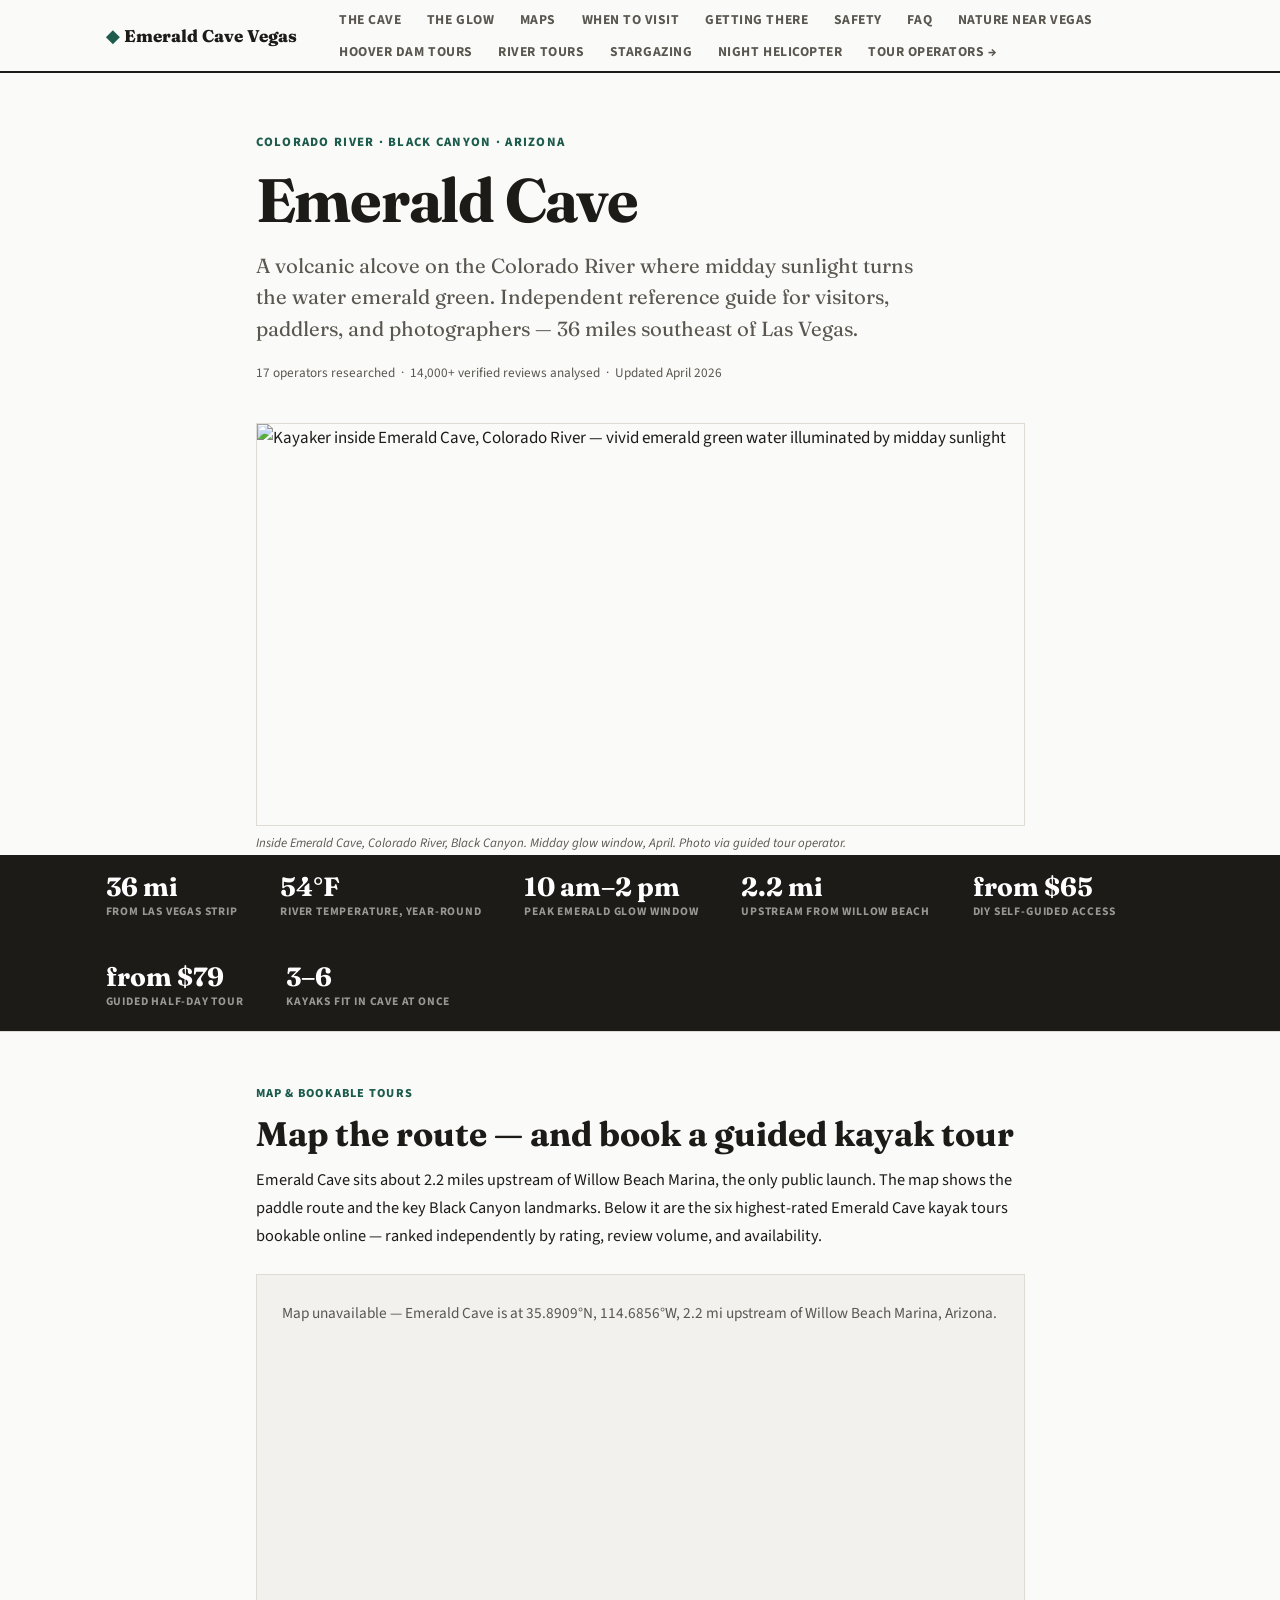
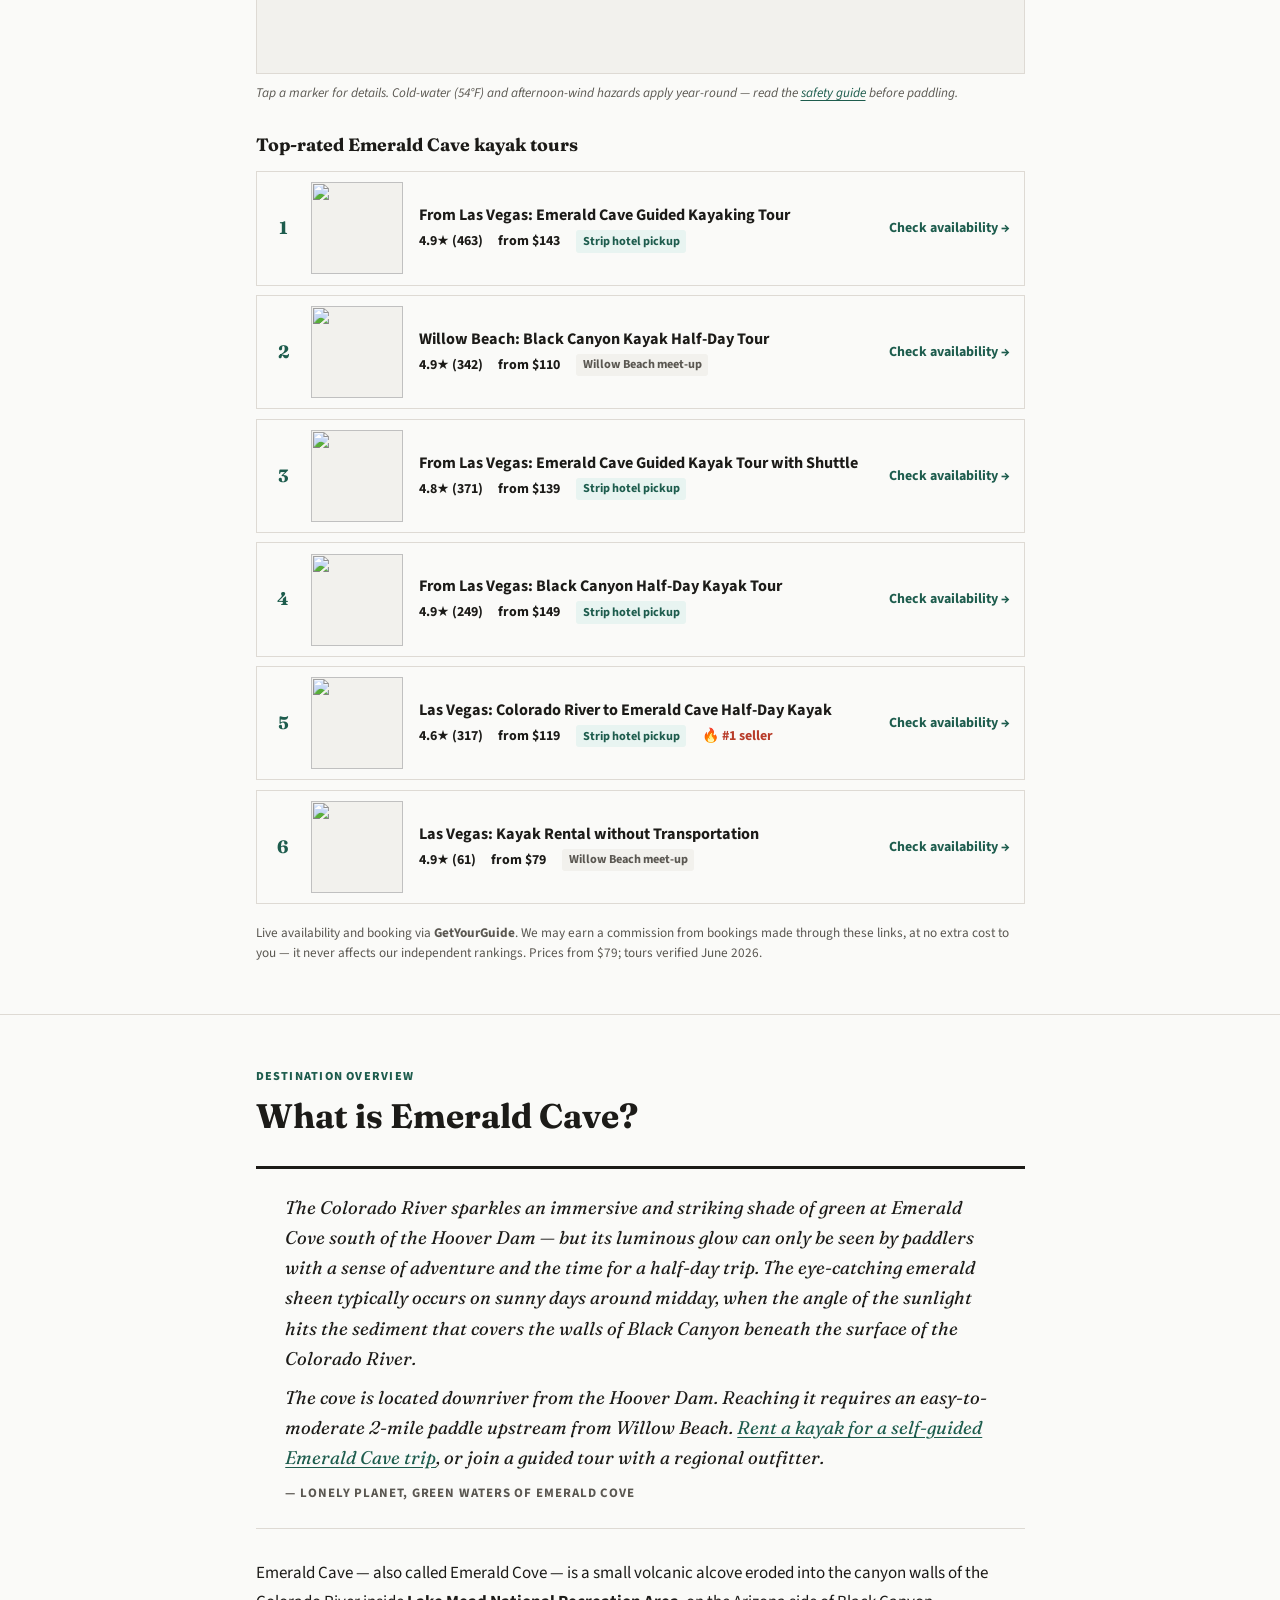
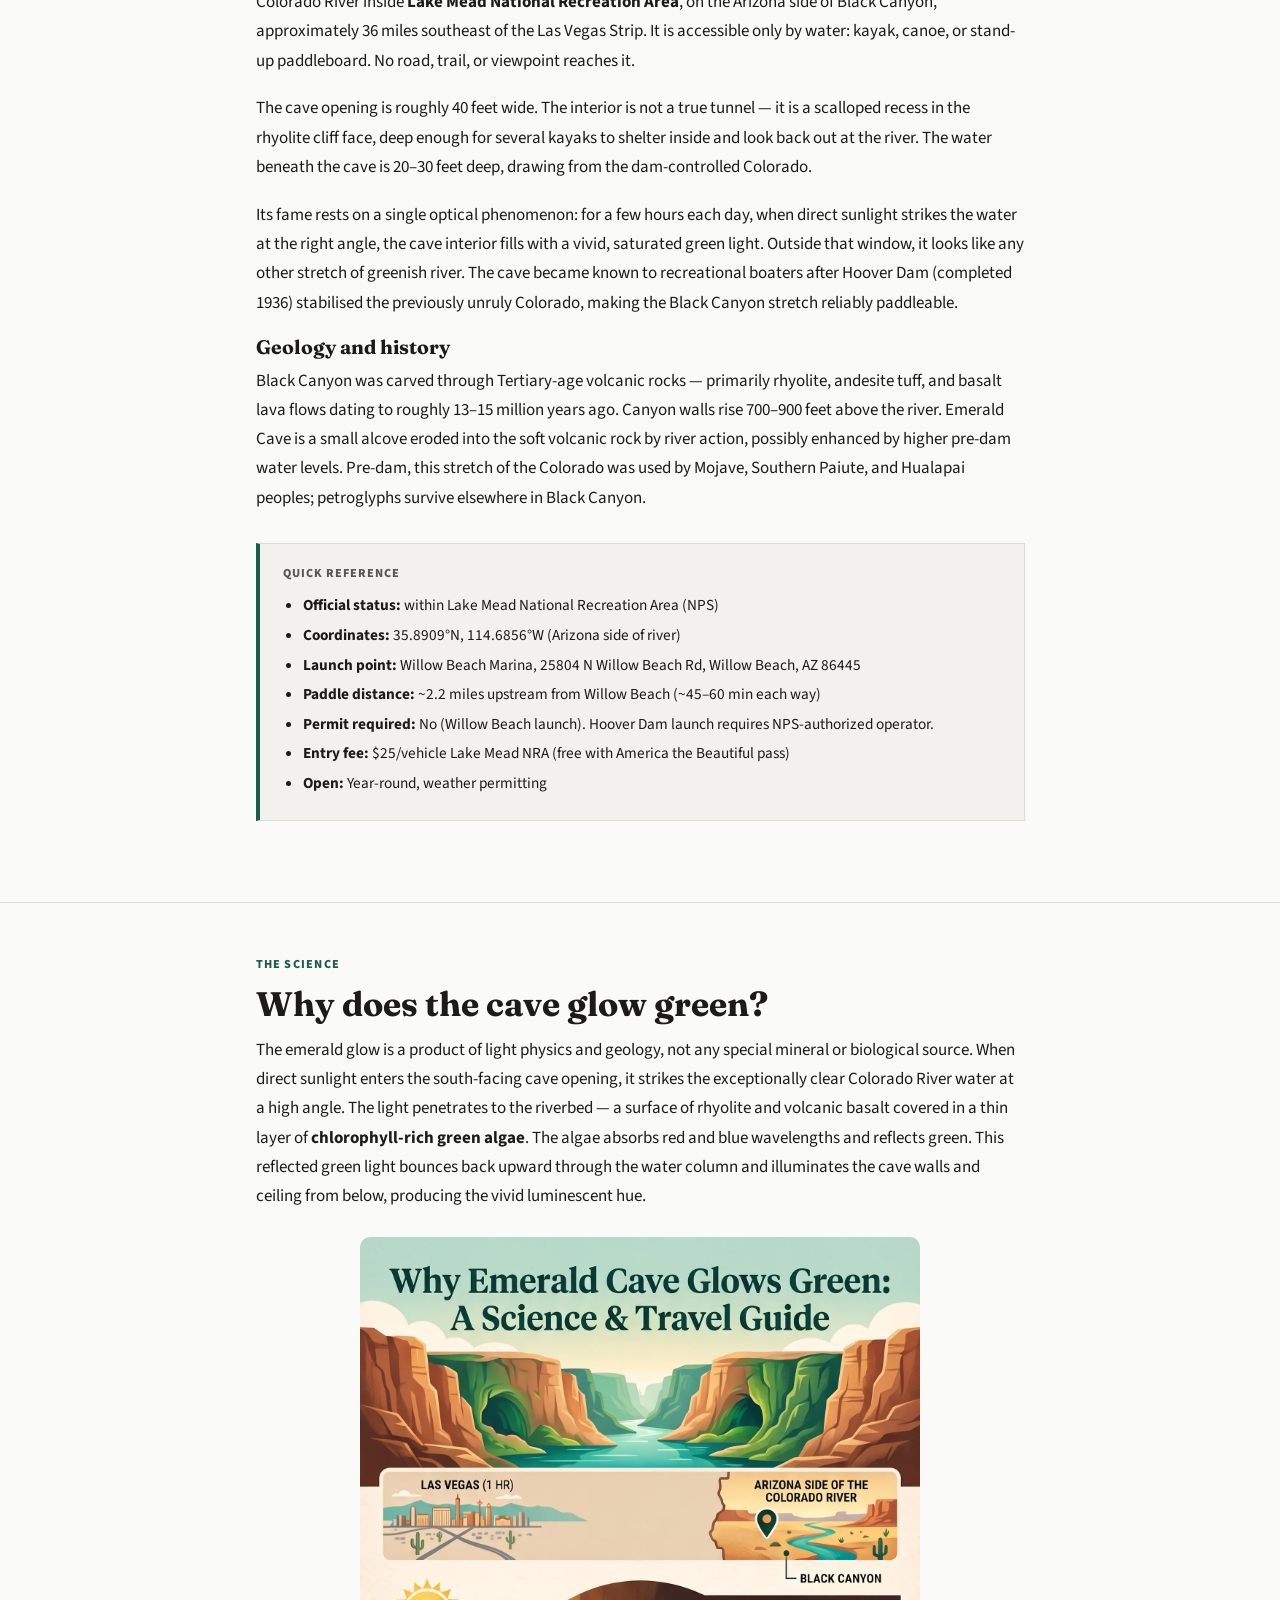
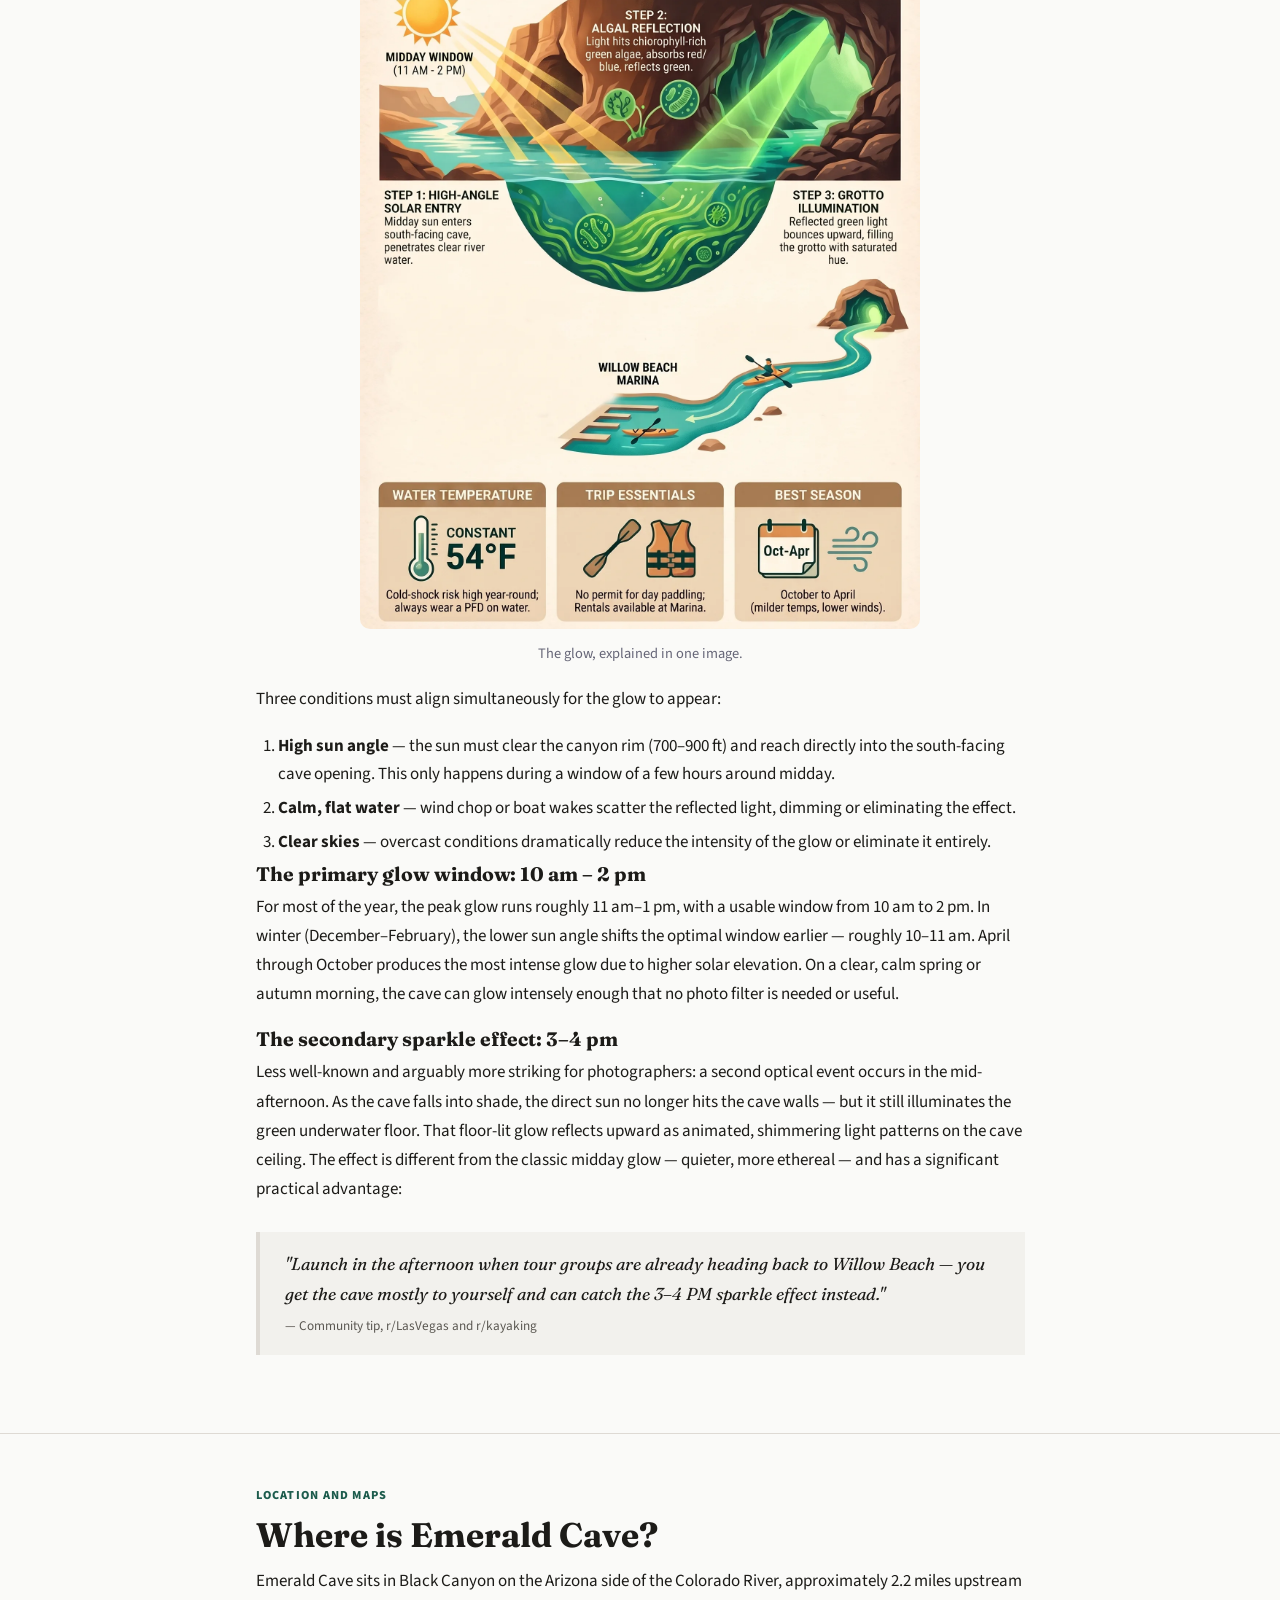
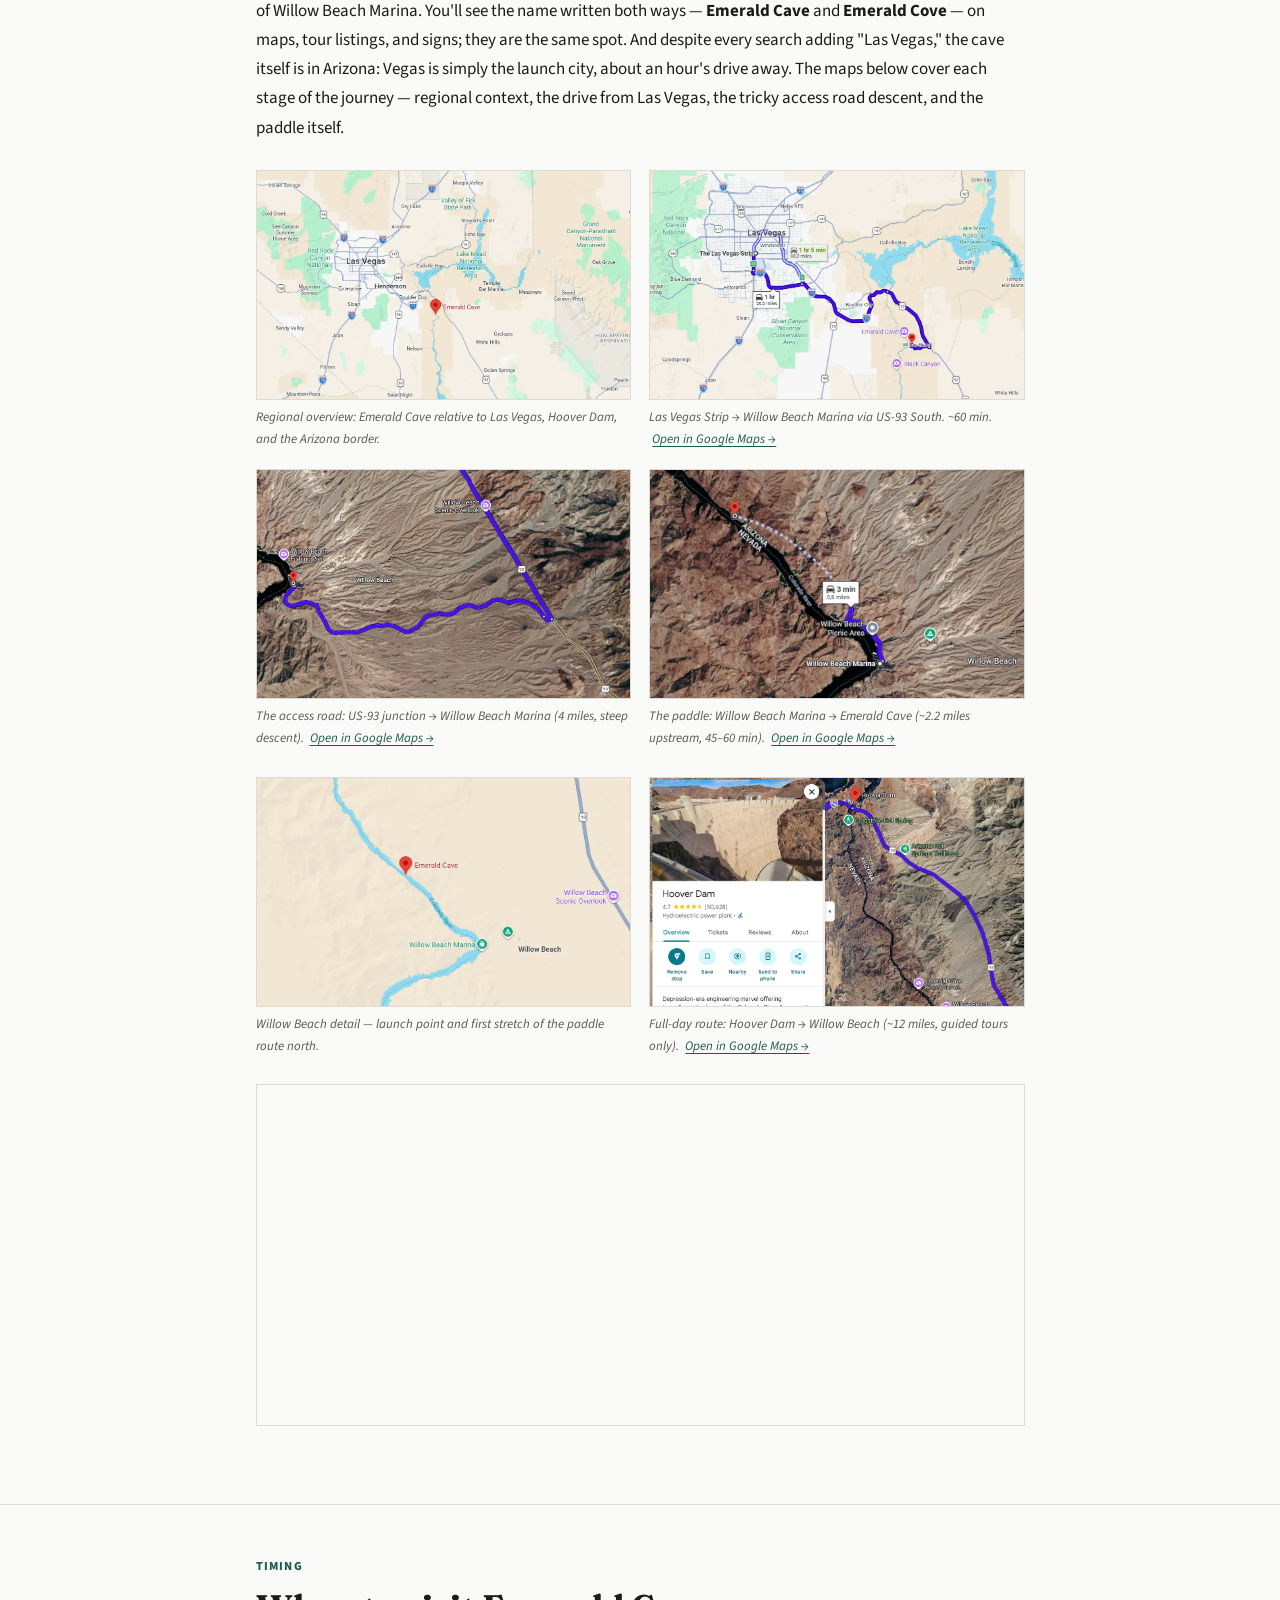
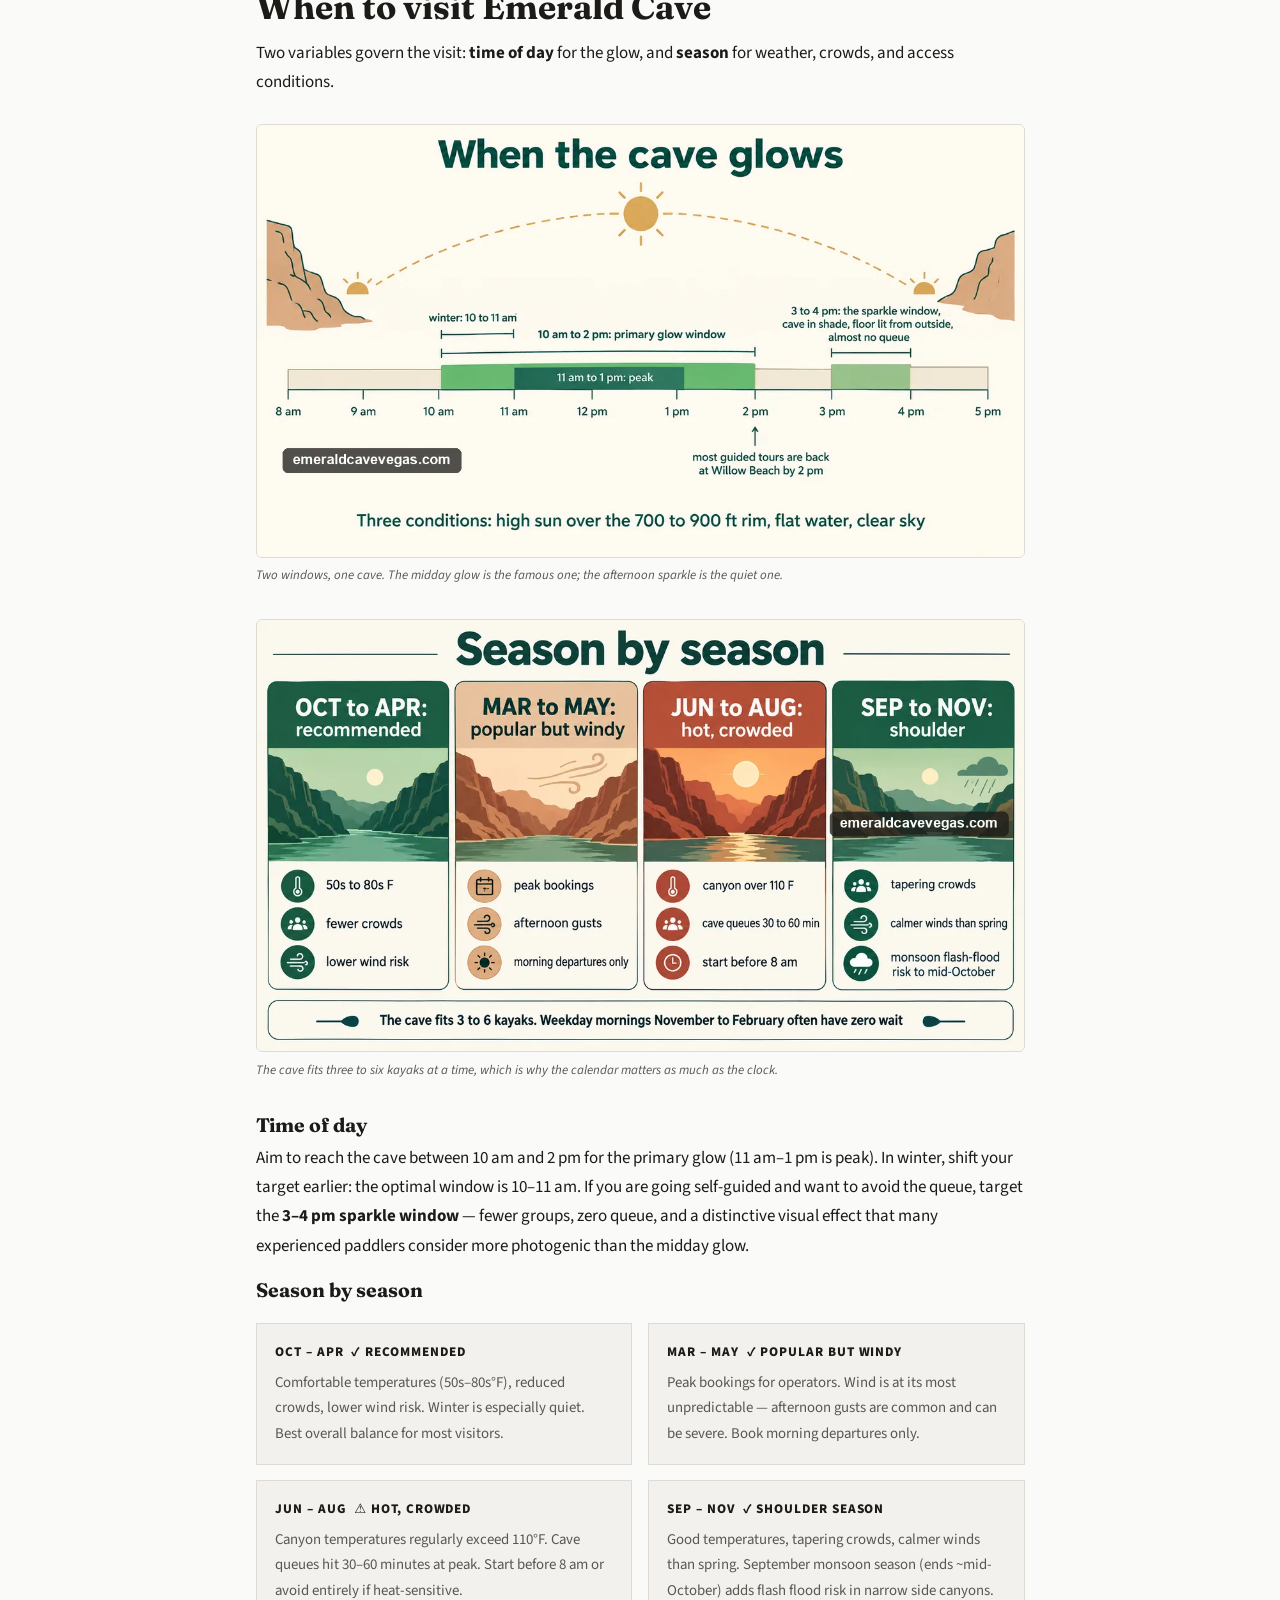
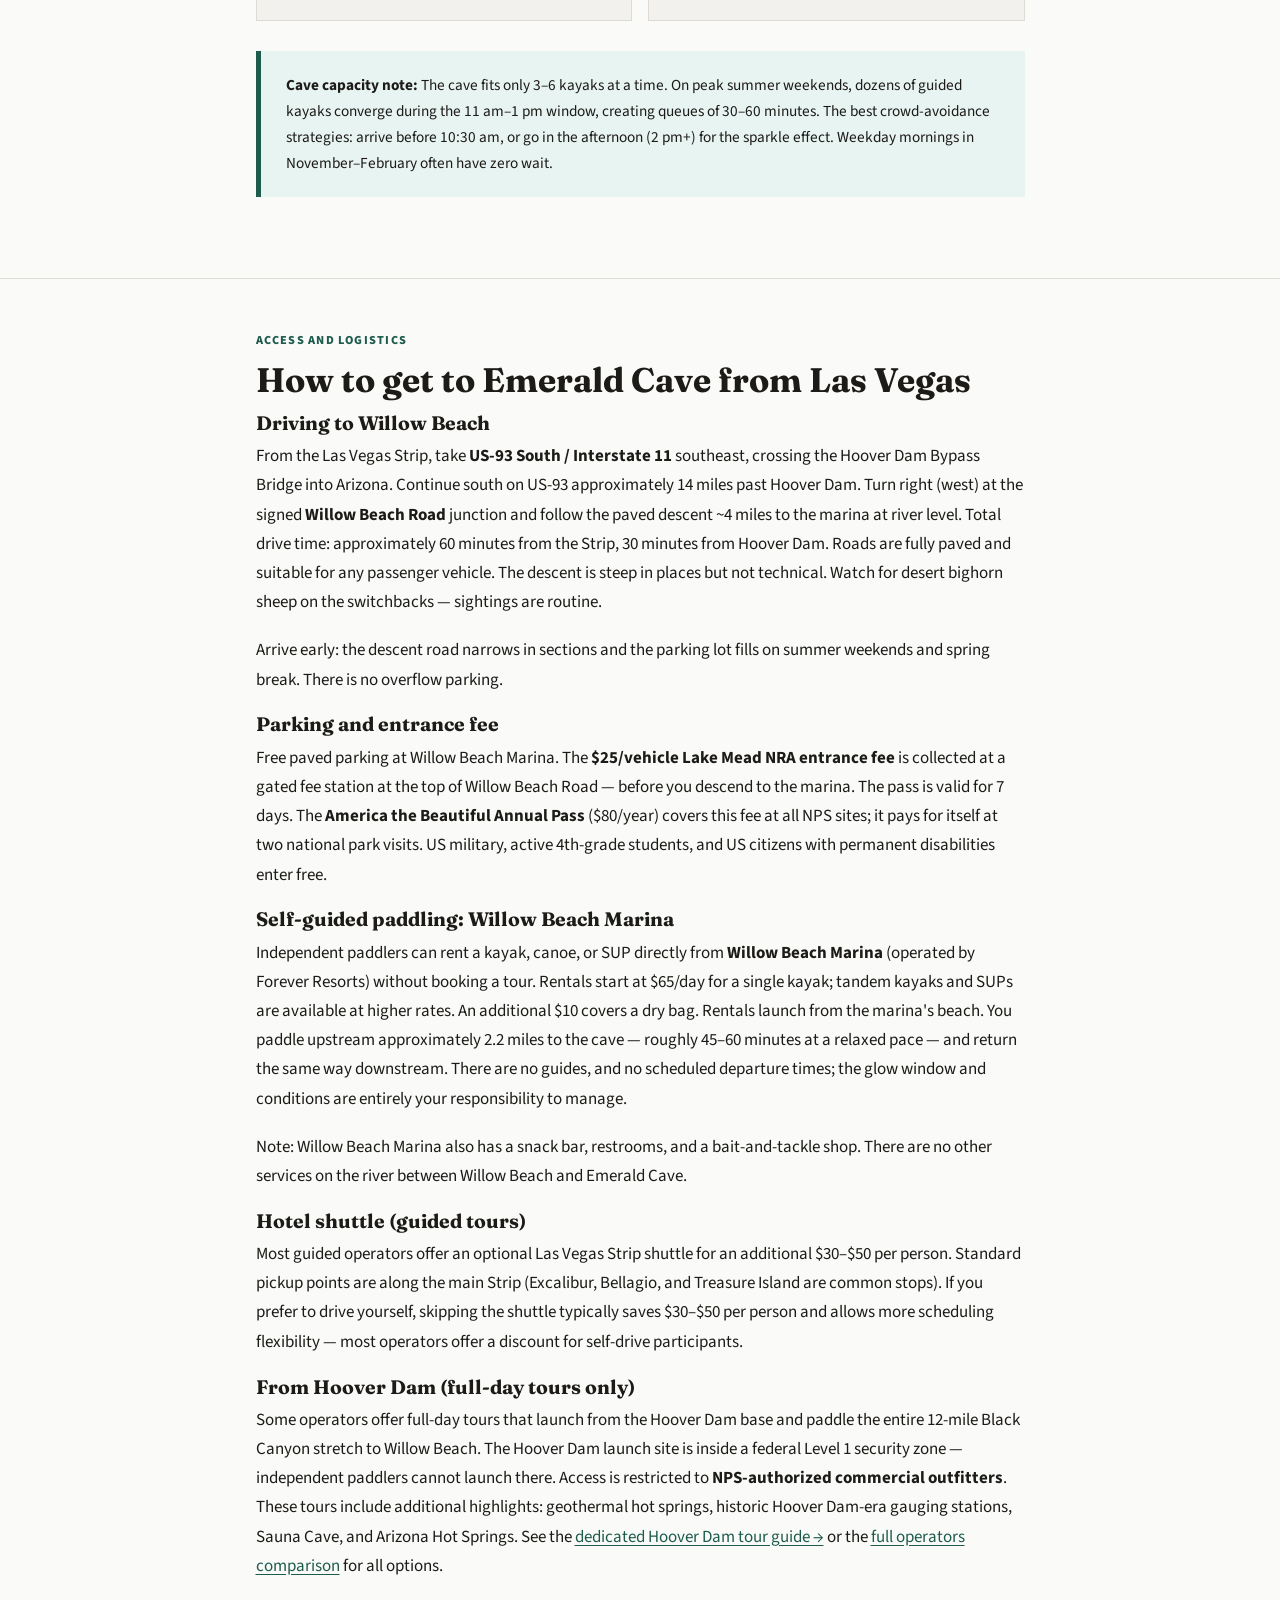
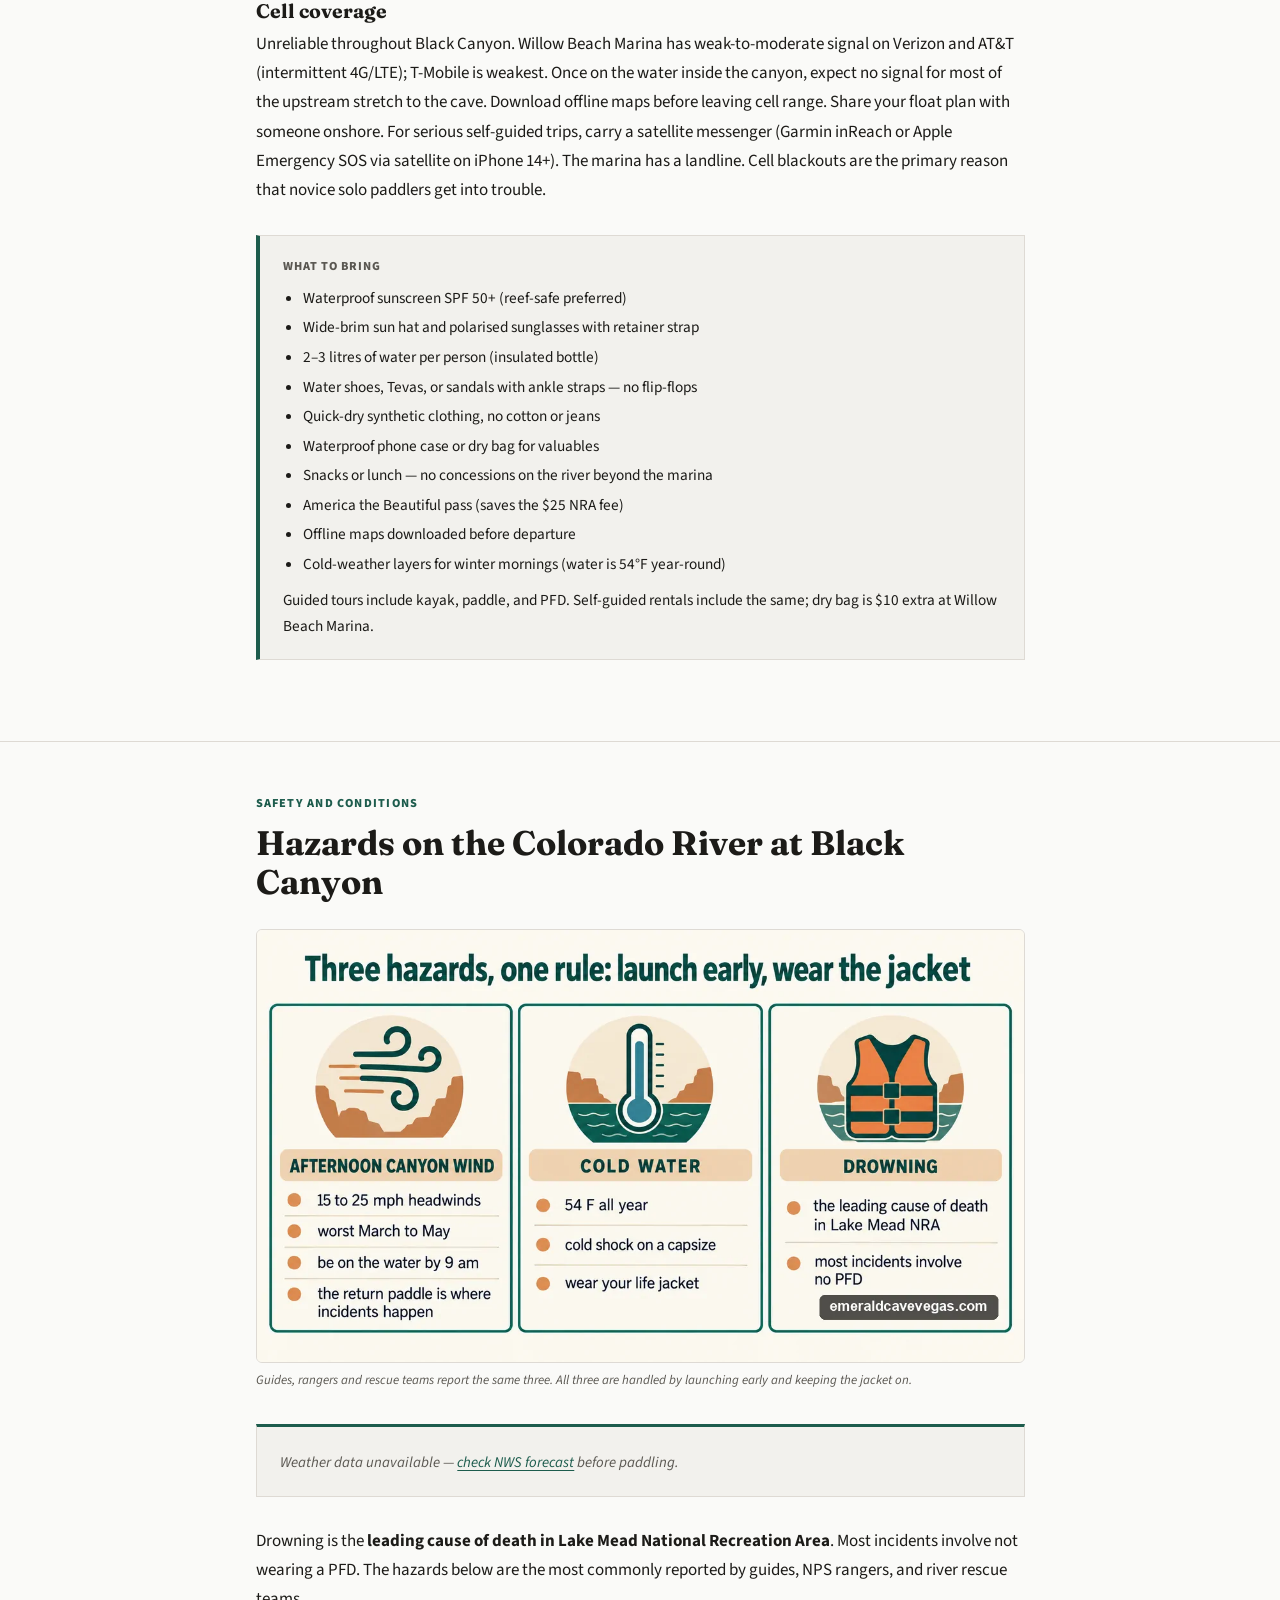
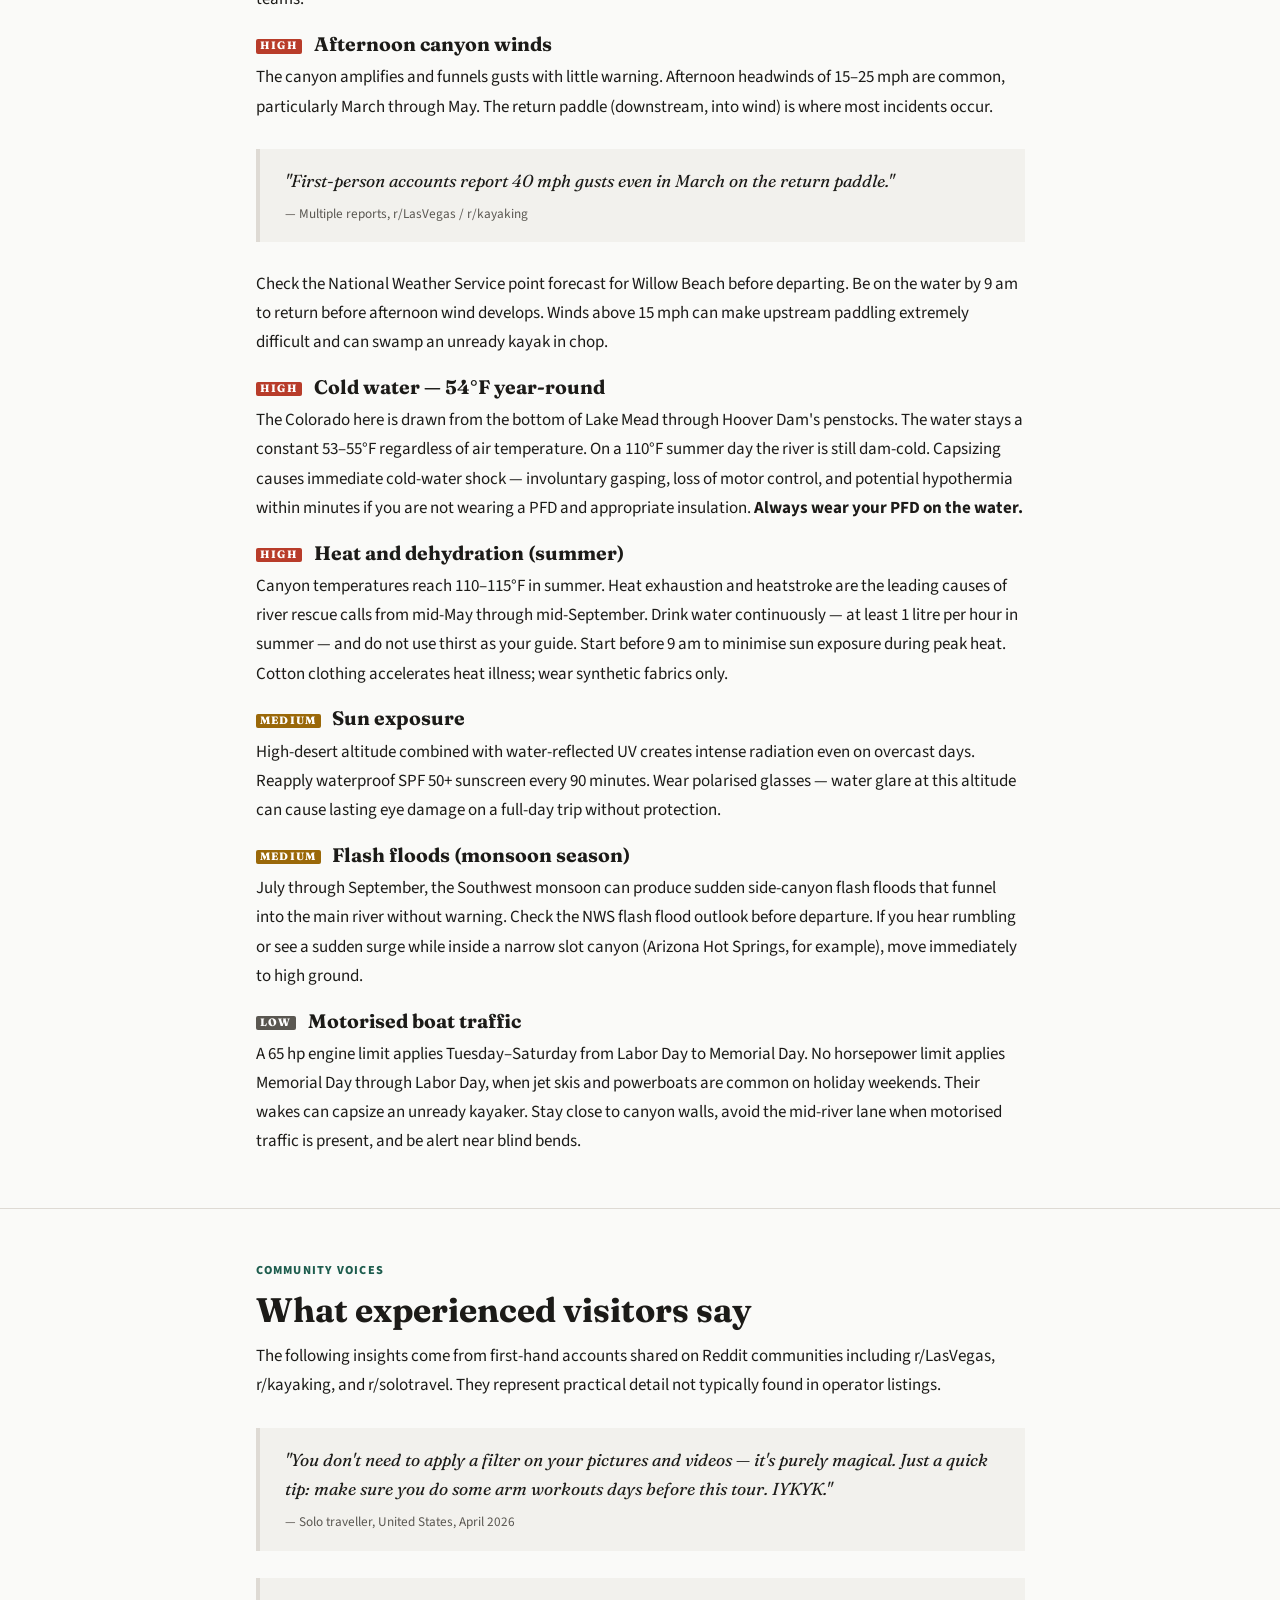
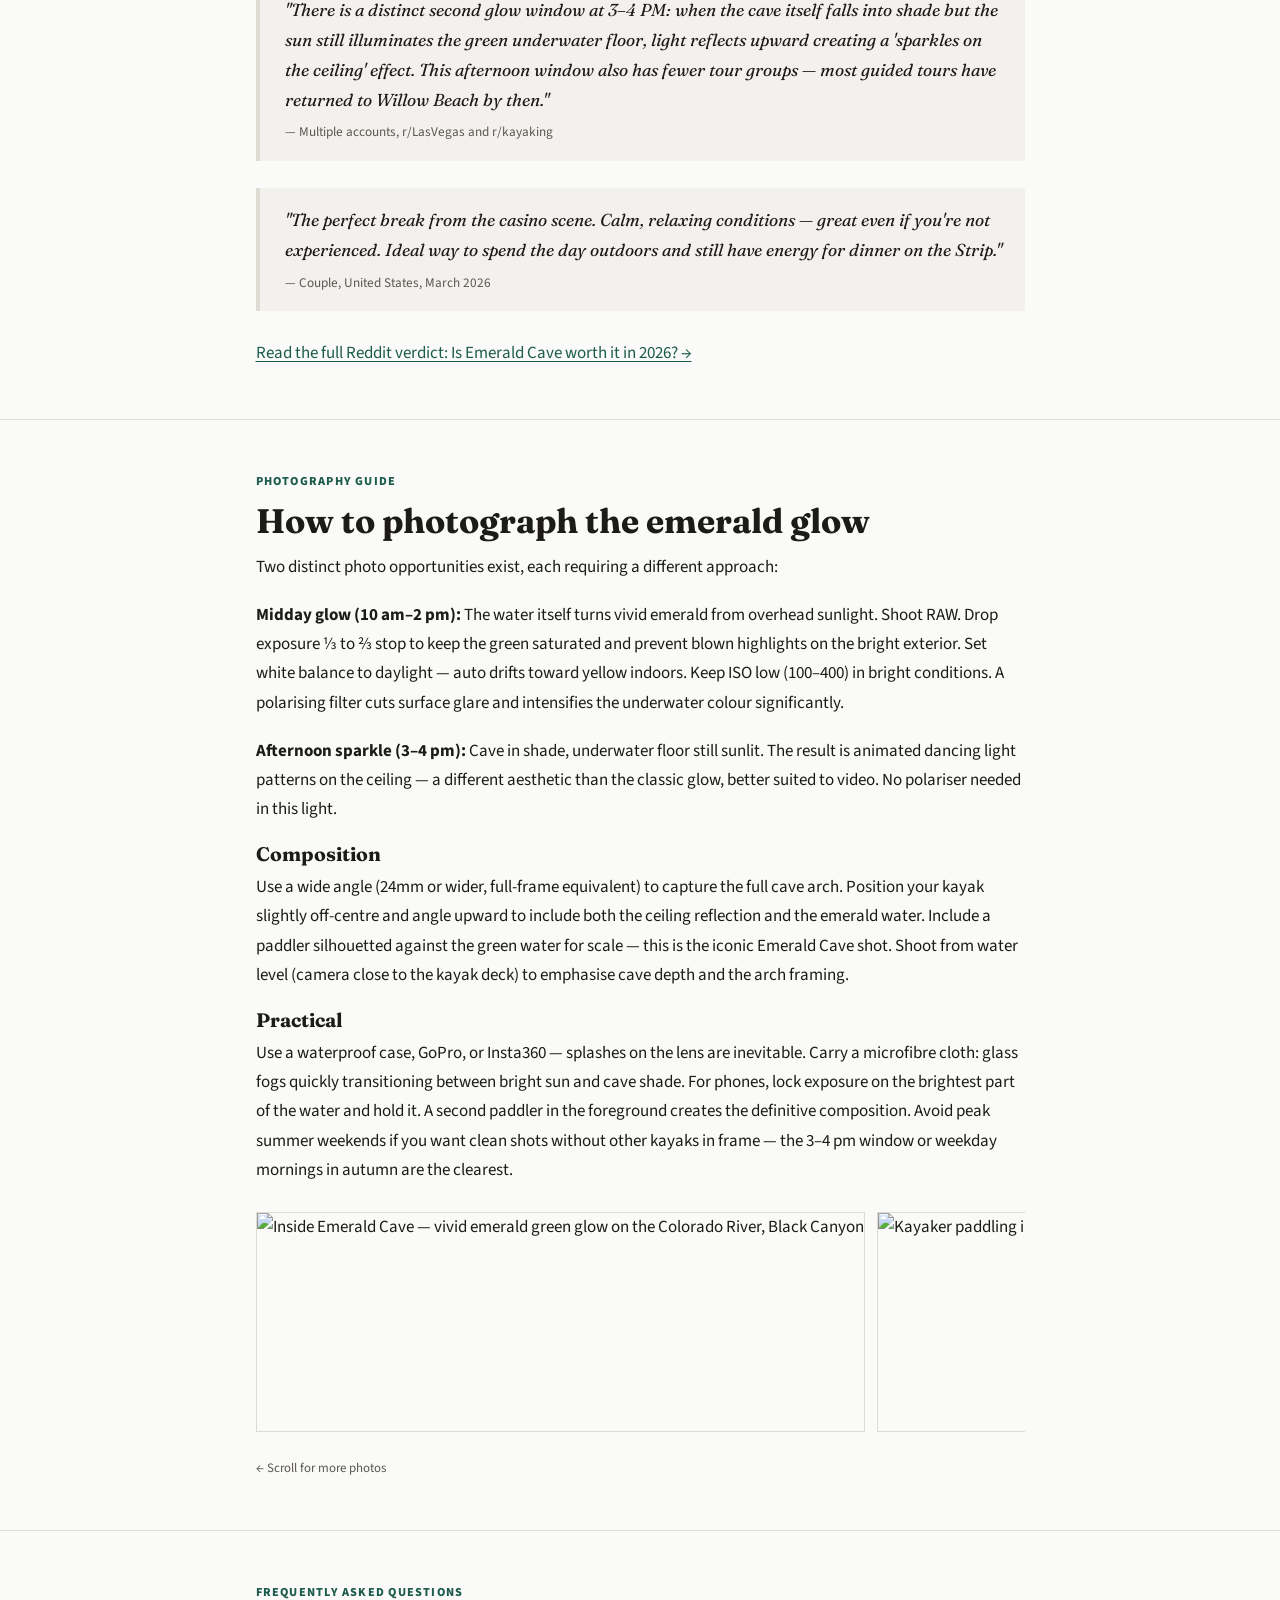
==== commit 7fac4087: "Visual layer on all 11 pages: stamped heroes + eleven infographics with the numerals in-image Heroes" ====
--- a/index.html
+++ b/index.html
@@ -6,6 +6,9 @@
   <title>Emerald Cave: Colorado River Guide — Black Canyon, Las Vegas (2026)</title>
   <meta name="description" content="Independent reference guide to Emerald Cave (also written Emerald Cove) on the Colorado River: why the cave glows green, when to visit, how to get there, safety, photography, and a comparison of all 17 tour operators near Las Vegas.">
   <link rel="canonical" href="https://emeraldcavevegas.com/">
+<meta property="og:image" content="https://emeraldcavevegas.com/img/emerald-cave.webp">
+<meta property="og:image:width" content="1200">
+<meta property="og:image:height" content="630">
 
   <meta property="og:type"        content="article">
   <meta property="og:title"       content="Emerald Cave: Colorado River Guide — Black Canyon, Las Vegas">
@@ -34,6 +37,7 @@
         "@type": "Article",
         "@id": "https://emeraldcavevegas.com/#article",
         "headline": "Emerald Cave: Complete Independent Guide to the Colorado River Glow Cave Near Las Vegas (2026)",
+        "image": "https://emeraldcavevegas.com/img/emerald-cave.webp",
         "description": "Independent reference guide covering the science of the emerald glow, seasonal timing, DIY access from Willow Beach, safety hazards, photography, and a comparison of all 17 kayak tour operators.",
         "datePublished": "2026-04-27",
         "dateModified": "2026-04-27",
@@ -69,12 +73,12 @@
           {"@type": "Question", "name": "Do I need a permit to kayak to Emerald Cave?", "acceptedAnswer": {"@type": "Answer", "text": "No paddling permit is required for independent visitors launching from Willow Beach and paddling upstream. You must pay the Lake Mead NRA entrance fee ($25 per vehicle, 7-day pass; free with America the Beautiful pass). Launching from Hoover Dam requires an NPS-authorized operator."}},
           {"@type": "Question", "name": "What is the best time of year to visit?", "acceptedAnswer": {"@type": "Answer", "text": "October through April offers the best balance — comfortable temperatures (50s–80s°F), smaller crowds, and lower wind risk. Avoid June–August unless departing before 8 am, as canyon temperatures regularly exceed 110°F and cave queue times reach 30–60 minutes."}},
           {"@type": "Question", "name": "Can children kayak to Emerald Cave?", "acceptedAnswer": {"@type": "Answer", "text": "Most operators accept children from age 5–8 in tandem with a parent. Children typically ride tandem until age 12–14. EZ Kayak Tours accepts from age 5, Desert Adventures from 6, River Dogz from 6, Blazin' Paddles from 8, and Venture Out Vegas from age 3."}},
-          {"@type": "Question", "name": "How crowded is Emerald Cave?", "acceptedAnswer": {"@type": "Answer", "text": "The cave fits only 3–6 kayaks at once. At peak season during the 10 am–1 pm window, queue times reach 30–60 minutes. Strategy: arrive before 10:30 am, or go self-guided after 2 pm for the 3–4 pm sparkle effect with near-zero wait."}},
-          {"@type": "Question", "name": "What wildlife can I see at Emerald Cave?", "acceptedAnswer": {"@type": "Answer", "text": "Desert bighorn sheep graze on cliff ledges above Willow Beach year-round and are reliably seen on the access road and canyon walls. Bald eagles are common December–March. Other species: great blue herons, peregrine falcons, ravens, osprey, coyotes, and various waterfowl."}},
-          {"@type": "Question", "name": "What should I bring on a kayak trip to Emerald Cave?", "acceptedAnswer": {"@type": "Answer", "text": "Essentials: waterproof sunscreen SPF 50+, wide-brim sun hat, polarised sunglasses with retainer strap, water shoes, 2–3 litres of water per person, quick-dry synthetic clothing, and a waterproof phone case. Download offline maps before leaving cell coverage. Bring an America the Beautiful pass to waive the $25 NRA entrance fee."}},
-          {"@type": "Question", "name": "How do I get to Willow Beach from Las Vegas?", "acceptedAnswer": {"@type": "Answer", "text": "From the Strip: take US-93 South across the Hoover Dam Bypass Bridge into Arizona. Continue ~14 miles south past Hoover Dam, then turn right onto Willow Beach Road. Follow the paved road 4 miles downhill to the marina. Drive time: ~60 minutes."}},
-          {"@type": "Question", "name": "Can I swim at Emerald Cave?", "acceptedAnswer": {"@type": "Answer", "text": "Swimming is allowed but the water is a constant 54°F — cold enough to cause cold-shock even in summer. Many guided tours include swim stops at riverside beaches where conditions are safer. Avoid swimming in the cave itself due to kayak traffic and cold deep water."}},
-          {"@type": "Question", "name": "Is it Emerald Cave or Emerald Cove?", "acceptedAnswer": {"@type": "Answer", "text": "Both names refer to the same grotto in Black Canyon near Willow Beach, Arizona. Most tour operators use Emerald Cave, while many maps and older references say Emerald Cove. Despite searches adding Las Vegas, the cave is in Arizona - Las Vegas is the launch city about an hour away."}}
+          {"@type": "Question", "name": "How crowded is Emerald Cave at peak times?", "acceptedAnswer": {"@type": "Answer", "text": "The cave fits only 3–6 kayaks at once. At peak season during the 10 am–1 pm window, queue times reach 30–60 minutes. Strategy: arrive before 10:30 am, or go self-guided after 2 pm for the 3–4 pm sparkle effect with near-zero wait."}},
+          {"@type": "Question", "name": "What wildlife can I see?", "acceptedAnswer": {"@type": "Answer", "text": "Desert bighorn sheep graze on cliff ledges above Willow Beach year-round and are reliably seen on the access road and canyon walls. Bald eagles are common December–March. Other species: great blue herons, peregrine falcons, ravens, osprey, coyotes, and various waterfowl."}},
+          {"@type": "Question", "name": "What should I bring?", "acceptedAnswer": {"@type": "Answer", "text": "Essentials: waterproof sunscreen SPF 50+, wide-brim sun hat, polarised sunglasses with retainer strap, water shoes, 2–3 litres of water per person, quick-dry synthetic clothing, and a waterproof phone case. Download offline maps before leaving cell coverage. Bring an America the Beautiful pass to waive the $25 NRA entrance fee."}},
+          {"@type": "Question", "name": "Can I swim at Emerald Cave?", "acceptedAnswer": {"@type": "Answer", "text": "From the Strip: take US-93 South across the Hoover Dam Bypass Bridge into Arizona. Continue ~14 miles south past Hoover Dam, then turn right onto Willow Beach Road. Follow the paved road 4 miles downhill to the marina. Drive time: ~60 minutes."}},
+          {"@type": "Question", "name": "Is it Emerald Cave or Emerald Cove?", "acceptedAnswer": {"@type": "Answer", "text": "Swimming is allowed but the water is a constant 54°F — cold enough to cause cold-shock even in summer. Many guided tours include swim stops at riverside beaches where conditions are safer. Avoid swimming in the cave itself due to kayak traffic and cold deep water."}},
+          {"@type": "Question", "name": "What are the nearby attractions?", "acceptedAnswer": {"@type": "Answer", "text": "Both names refer to the same grotto in Black Canyon near Willow Beach, Arizona. Most tour operators use Emerald Cave, while many maps and older references say Emerald Cove. Despite searches adding Las Vegas, the cave is in Arizona - Las Vegas is the launch city about an hour away."}}
         ]
       }
     ]
@@ -99,12 +103,12 @@
       <a href="#getting-there">Getting There</a>
       <a href="#safety">Safety</a>
       <a href="#faq">FAQ</a>
-      <a href="natural-attractions-near-las-vegas.html">Nature Near Vegas</a>
-      <a href="hoover-dam-tours-from-las-vegas.html">Hoover Dam Tours</a>
-      <a href="las-vegas-colorado-river-tours.html">River Tours</a>
-      <a href="las-vegas-stargazing-tour.html">Stargazing</a>
-      <a href="vegas-night-helicopter-tour.html">Night Helicopter</a>
-      <a href="operators.html">Tour Operators →</a>
+      <a href="/natural-attractions-near-las-vegas">Nature Near Vegas</a>
+      <a href="/hoover-dam-tours-from-las-vegas">Hoover Dam Tours</a>
+      <a href="/las-vegas-colorado-river-tours">River Tours</a>
+      <a href="/las-vegas-stargazing-tour">Stargazing</a>
+      <a href="/vegas-night-helicopter-tour">Night Helicopter</a>
+      <a href="/operators">Tour Operators →</a>
     </nav>
     <button class="nav-toggle" aria-label="Toggle menu" aria-expanded="false">
       <span></span><span></span><span></span>
@@ -118,12 +122,12 @@
     <a href="#getting-there">Getting There</a>
     <a href="#safety">Safety</a>
     <a href="#faq">FAQ</a>
-    <a href="natural-attractions-near-las-vegas.html">Nature Near Vegas</a>
-    <a href="hoover-dam-tours-from-las-vegas.html">Hoover Dam Tours</a>
-    <a href="las-vegas-colorado-river-tours.html">River Tours</a>
-    <a href="las-vegas-stargazing-tour.html">Stargazing</a>
-    <a href="vegas-night-helicopter-tour.html">Night Helicopter</a>
-    <a href="operators.html">Tour Operators →</a>
+    <a href="/natural-attractions-near-las-vegas">Nature Near Vegas</a>
+    <a href="/hoover-dam-tours-from-las-vegas">Hoover Dam Tours</a>
+    <a href="/las-vegas-colorado-river-tours">River Tours</a>
+    <a href="/las-vegas-stargazing-tour">Stargazing</a>
+    <a href="/vegas-night-helicopter-tour">Night Helicopter</a>
+    <a href="/operators">Tour Operators →</a>
   </nav>
 </header>
 
@@ -173,7 +177,7 @@
       <li class="ec-tour-item">
         <a class="vlink ec-tour" data-vurl="[base64]" role="link" rel="sponsored nofollow noopener" tabindex="0">
           <span class="ec-rank">1</span>
-          <img class="ec-thumb" src="https://cdn.getyourguide.com/img/tour/914c4ea059eca694fb7a37febaf80ccc9e33d44f9a7d2814f25a56985c600eab.jpeg/99.jpg" alt="" loading="lazy" width="92" height="92">
+          <img class="ec-thumb" src="https://cdn.getyourguide.com/img/tour/914c4ea059eca694fb7a37febaf80ccc9e33d44f9a7d2814f25a56985c600eab.jpeg/134.jpg" alt="" loading="lazy" width="92" height="92">
           <span class="ec-body">
             <span class="ec-title">From Las Vegas: Emerald Cave Guided Kayaking Tour</span>
             <span class="ec-meta">
@@ -188,7 +192,7 @@
       <li class="ec-tour-item">
         <a class="vlink ec-tour" data-vurl="[base64]" role="link" rel="sponsored nofollow noopener" tabindex="0">
           <span class="ec-rank">2</span>
-          <img class="ec-thumb" src="https://cdn.getyourguide.com/img/tour/60492025e57fc.jpeg/99.jpg" alt="" loading="lazy" width="92" height="92">
+          <img class="ec-thumb" src="https://cdn.getyourguide.com/img/tour/60492025e57fc.jpeg/134.jpg" alt="" loading="lazy" width="92" height="92">
           <span class="ec-body">
             <span class="ec-title">Willow Beach: Black Canyon Kayak Half-Day Tour</span>
             <span class="ec-meta">
@@ -203,7 +207,7 @@
       <li class="ec-tour-item">
         <a class="vlink ec-tour" data-vurl="[base64]" role="link" rel="sponsored nofollow noopener" tabindex="0">
           <span class="ec-rank">3</span>
-          <img class="ec-thumb" src="https://cdn.getyourguide.com/img/tour/609b23de97c1d.jpeg/99.jpg" alt="" loading="lazy" width="92" height="92">
+          <img class="ec-thumb" src="https://cdn.getyourguide.com/img/tour/609b23de97c1d.jpeg/134.jpg" alt="" loading="lazy" width="92" height="92">
           <span class="ec-body">
             <span class="ec-title">From Las Vegas: Emerald Cave Guided Kayak Tour with Shuttle</span>
             <span class="ec-meta">
@@ -218,7 +222,7 @@
       <li class="ec-tour-item">
         <a class="vlink ec-tour" data-vurl="aHR0cHM6Ly93d3cuZ2V0eW91cmd1aWRlLmNvbS9sYXMtdmVnYXMtbDU4L2JsYWNrLWNhbnlvbi1oYWxmLWRheS1rYXlhay10b3VyLXQ3MTcwNy8/cGFydG5lcl9pZD0xUTdaU1lDJnV0bV9tZWRpdW09b25saW5lX3B1Ymxpc2hlciZjbXA9ZW1lcmFsZGNhdmV2ZWdhcw==" role="link" rel="sponsored nofollow noopener" tabindex="0">
           <span class="ec-rank">4</span>
-          <img class="ec-thumb" src="https://cdn.getyourguide.com/img/tour/0e73ef983bca7795.jpeg/99.jpg" alt="" loading="lazy" width="92" height="92">
+          <img class="ec-thumb" src="https://cdn.getyourguide.com/img/tour/0e73ef983bca7795.jpeg/134.jpg" alt="" loading="lazy" width="92" height="92">
           <span class="ec-body">
             <span class="ec-title">From Las Vegas: Black Canyon Half-Day Kayak Tour</span>
             <span class="ec-meta">
@@ -233,7 +237,7 @@
       <li class="ec-tour-item">
         <a class="vlink ec-tour" data-vurl="aHR0cHM6Ly93d3cuZ2V0eW91cmd1aWRlLmNvbS9sYXMtdmVnYXMtbDU4L2xhcy12ZWdhcy1jb2xvcmFkby1yaXZlci10by1lbWVyYWxkLWNhdmUtaGFsZi1kYXkta2F5YWstdDUxODAxMy8/cGFydG5lcl9pZD0xUTdaU1lDJnV0bV9tZWRpdW09b25saW5lX3B1Ymxpc2hlciZjbXA9ZW1lcmFsZGNhdmV2ZWdhcw==" role="link" rel="sponsored nofollow noopener" tabindex="0">
           <span class="ec-rank">5</span>
-          <img class="ec-thumb" src="https://cdn.getyourguide.com/img/tour/156cb6ac67c15c7400df613f0026d4f12b8969064cdfa7f6bafa72cedaf4cc39.jpg/99.jpg" alt="" loading="lazy" width="92" height="92">
+          <img class="ec-thumb" src="https://cdn.getyourguide.com/img/tour/156cb6ac67c15c7400df613f0026d4f12b8969064cdfa7f6bafa72cedaf4cc39.jpg/134.jpg" alt="" loading="lazy" width="92" height="92">
           <span class="ec-body">
             <span class="ec-title">Las Vegas: Colorado River to Emerald Cave Half-Day Kayak</span>
             <span class="ec-meta">
@@ -249,7 +253,7 @@
       <li class="ec-tour-item">
         <a class="vlink ec-tour" data-vurl="aHR0cHM6Ly93d3cuZ2V0eW91cmd1aWRlLmNvbS93aWxsb3ctYmVhY2gtbDE1ODcyMy9sYXMtdmVnYXMta2F5YWstcmVudGFsLXdpdGhvdXQtdHJhbnNwb3J0YXRpb24tdDU1OTM3OS8/cGFydG5lcl9pZD0xUTdaU1lDJnV0bV9tZWRpdW09b25saW5lX3B1Ymxpc2hlciZjbXA9ZW1lcmFsZGNhdmV2ZWdhcw==" role="link" rel="sponsored nofollow noopener" tabindex="0">
           <span class="ec-rank">6</span>
-          <img class="ec-thumb" src="https://cdn.getyourguide.com/img/tour/5daa9734dadba0c5.jpeg/99.jpg" alt="" loading="lazy" width="92" height="92">
+          <img class="ec-thumb" src="https://cdn.getyourguide.com/img/tour/5daa9734dadba0c5.jpeg/134.jpg" alt="" loading="lazy" width="92" height="92">
           <span class="ec-body">
             <span class="ec-title">Las Vegas: Kayak Rental without Transportation</span>
             <span class="ec-meta">
@@ -274,7 +278,7 @@
 
     <blockquote class="editorial">
       <p>The Colorado River sparkles an immersive and striking shade of green at Emerald Cove south of the Hoover Dam — but its luminous glow can only be seen by paddlers with a sense of adventure and the time for a half-day trip. The eye-catching emerald sheen typically occurs on sunny days around midday, when the angle of the sunlight hits the sediment that covers the walls of Black Canyon beneath the surface of the Colorado River.</p>
-      <p>The cove is located downriver from the Hoover Dam. Reaching it requires an easy-to-moderate 2-mile paddle upstream from Willow Beach. <a href="emerald-cave-kayak-rental.html">Rent a kayak for a self-guided Emerald Cave trip</a>, or join a guided tour with a regional outfitter.</p>
+      <p>The cove is located downriver from the Hoover Dam. Reaching it requires an easy-to-moderate 2-mile paddle upstream from Willow Beach. <a href="/emerald-cave-kayak-rental">Rent a kayak for a self-guided Emerald Cave trip</a>, or join a guided tour with a regional outfitter.</p>
       <cite>— Lonely Planet, Green Waters of Emerald Cove</cite>
     </blockquote>
 
@@ -404,6 +408,8 @@
     <h2>When to visit Emerald Cave</h2>
 
     <p>Two variables govern the visit: <strong>time of day</strong> for the glow, and <strong>season</strong> for weather, crowds, and access conditions.</p>
+    <figure class="fig-wrap"><img src="img/emerald-cave-glow-windows.webp" alt="Timeline of when Emerald Cave glows: the 10 am to 2 pm primary window with an 11 to 1 peak, the 3 to 4 pm sparkle window, and the winter shift to 10 to 11 am" width="1200" height="675" loading="lazy"><figcaption>Two windows, one cave. The midday glow is the famous one; the afternoon sparkle is the quiet one.</figcaption></figure>
+    <figure class="fig-wrap"><img src="img/emerald-cave-season-guide.webp" alt="Season guide for Emerald Cave: October to April recommended, March to May windy, June to August hot with queues, September to November shoulder season" width="1200" height="675" loading="lazy"><figcaption>The cave fits three to six kayaks at a time, which is why the calendar matters as much as the clock.</figcaption></figure>
 
     <h3>Time of day</h3>
     <p>Aim to reach the cave between 10 am and 2 pm for the primary glow (11 am–1 pm is peak). In winter, shift your target earlier: the optimal window is 10–11 am. If you are going self-guided and want to avoid the queue, target the <strong>3–4 pm sparkle window</strong> — fewer groups, zero queue, and a distinctive visual effect that many experienced paddlers consider more photogenic than the midday glow.</p>
@@ -457,7 +463,7 @@
     <p>Most guided operators offer an optional Las Vegas Strip shuttle for an additional $30–$50 per person. Standard pickup points are along the main Strip (Excalibur, Bellagio, and Treasure Island are common stops). If you prefer to drive yourself, skipping the shuttle typically saves $30–$50 per person and allows more scheduling flexibility — most operators offer a discount for self-drive participants.</p>
 
     <h3>From Hoover Dam (full-day tours only)</h3>
-    <p>Some operators offer full-day tours that launch from the Hoover Dam base and paddle the entire 12-mile Black Canyon stretch to Willow Beach. The Hoover Dam launch site is inside a federal Level 1 security zone — independent paddlers cannot launch there. Access is restricted to <strong>NPS-authorized commercial outfitters</strong>. These tours include additional highlights: geothermal hot springs, historic Hoover Dam-era gauging stations, Sauna Cave, and Arizona Hot Springs. See the <a href="hoover-dam-kayak-launch.html">dedicated Hoover Dam tour guide →</a> or the <a href="operators.html">full operators comparison</a> for all options.</p>
+    <p>Some operators offer full-day tours that launch from the Hoover Dam base and paddle the entire 12-mile Black Canyon stretch to Willow Beach. The Hoover Dam launch site is inside a federal Level 1 security zone — independent paddlers cannot launch there. Access is restricted to <strong>NPS-authorized commercial outfitters</strong>. These tours include additional highlights: geothermal hot springs, historic Hoover Dam-era gauging stations, Sauna Cave, and Arizona Hot Springs. See the <a href="/hoover-dam-kayak-launch">dedicated Hoover Dam tour guide →</a> or the <a href="/operators">full operators comparison</a> for all options.</p>
 
     <h3>Cell coverage</h3>
     <p>Unreliable throughout Black Canyon. Willow Beach Marina has weak-to-moderate signal on Verizon and AT&amp;T (intermittent 4G/LTE); T-Mobile is weakest. Once on the water inside the canyon, expect no signal for most of the upstream stretch to the cave. Download offline maps before leaving cell range. Share your float plan with someone onshore. For serious self-guided trips, carry a satellite messenger (Garmin inReach or Apple Emergency SOS via satellite on iPhone 14+). The marina has a landline. Cell blackouts are the primary reason that novice solo paddlers get into trouble.</p>
@@ -486,6 +492,7 @@
   <div class="container">
     <span class="s-label">Safety and Conditions</span>
     <h2>Hazards on the Colorado River at Black Canyon</h2>
+    <figure class="fig-wrap"><img src="img/black-canyon-hazards.webp" alt="The three hazards on the Colorado River at Black Canyon: afternoon wind, 54 degree water, and drowning without a life jacket" width="1200" height="675" loading="lazy"><figcaption>Guides, rangers and rescue teams report the same three. All three are handled by launching early and keeping the jacket on.</figcaption></figure>
 
     <div class="weather-widget" id="weatherWidget">
       <span class="weather-loading">Loading current conditions at Willow Beach…</span>
@@ -541,7 +548,7 @@
       <cite>— Couple, United States, March 2026</cite>
     </blockquote>
 
-    <p style="margin-top:1.5rem"><a href="emerald-cave-az-worth-it.html">Read the full Reddit verdict: Is Emerald Cave worth it in 2026? →</a></p>
+    <p style="margin-top:1.5rem"><a href="/emerald-cave-az-worth-it">Read the full Reddit verdict: Is Emerald Cave worth it in 2026? →</a></p>
   </div>
 </section>
 
@@ -706,11 +713,11 @@
 
     <p>See the full comparison table — all 17 operators with ratings, prices, group sizes, shuttle availability, and notes on specialist formats — on the dedicated operators page.</p>
 
-    <p style="margin-top:1.25rem"><a href="operators.html"><strong>Full operator comparison: all 17 operators →</strong></a></p>
+    <p style="margin-top:1.25rem"><a href="/operators"><strong>Full operator comparison: all 17 operators →</strong></a></p>
 
     <div class="op-widget">
       <h3 class="op-widget-h">Check live availability &amp; prices</h3>
-      <p class="op-widget-sub">Real-time dates and instant booking for Emerald Cave kayak tours and rentals via GetYourGuide — free cancellation on most options. Prefer to rent and self-guide? See our <a href="emerald-cave-kayak-rental.html">Emerald Cave kayak rental</a> guide.</p>
+      <p class="op-widget-sub">Real-time dates and instant booking for Emerald Cave kayak tours and rentals via GetYourGuide — free cancellation on most options. Prefer to rent and self-guide? See our <a href="/emerald-cave-kayak-rental">Emerald Cave kayak rental</a> guide.</p>
       <div data-gyg-widget="auto" data-gyg-partner-id="1Q7ZSYC" data-gyg-cmp="emeraldcavevegas-a" data-gyg-locale-code="en-US" data-gyg-currency="USD"></div>
     </div>
   </div>
@@ -747,16 +754,16 @@
     </div>
     <div class="footer-col">
       <h4>Useful Links</h4>
-      <a href="operators.html">All 17 Tour Operators →</a>
-      <a href="natural-attractions-near-las-vegas.html">Natural Attractions Near Las Vegas →</a>
-      <a href="tours-from-las-vegas-to-antelope-canyon.html">Antelope Canyon Tours from Las Vegas →</a>
-      <a href="hoover-dam-tours-from-las-vegas.html">Hoover Dam Tours from Las Vegas →</a>
-      <a href="las-vegas-colorado-river-tours.html">Las Vegas Colorado River Tours →</a>
-      <a href="las-vegas-stargazing-tour.html">Las Vegas Stargazing Tour →</a>
-      <a href="vegas-night-helicopter-tour.html">Las Vegas Night Helicopter Tour →</a>
-      <a href="hoover-dam-kayak-launch.html">Kayaking from Hoover Dam →</a>
-      <a href="emerald-cave-az-worth-it.html">Is It Worth It? Reddit's Verdict →</a>
-      <a href="emerald-cave-kayak-rental.html">Emerald Cave Kayak Rental →</a>
+      <a href="/operators">All 17 Tour Operators →</a>
+      <a href="/natural-attractions-near-las-vegas">Natural Attractions Near Las Vegas →</a>
+      <a href="/tours-from-las-vegas-to-antelope-canyon">Antelope Canyon Tours from Las Vegas →</a>
+      <a href="/hoover-dam-tours-from-las-vegas">Hoover Dam Tours from Las Vegas →</a>
+      <a href="/las-vegas-colorado-river-tours">Las Vegas Colorado River Tours →</a>
+      <a href="/las-vegas-stargazing-tour">Las Vegas Stargazing Tour →</a>
+      <a href="/vegas-night-helicopter-tour">Las Vegas Night Helicopter Tour →</a>
+      <a href="/hoover-dam-kayak-launch">Kayaking from Hoover Dam →</a>
+      <a href="/emerald-cave-az-worth-it">Is It Worth It? Reddit's Verdict →</a>
+      <a href="/emerald-cave-kayak-rental">Emerald Cave Kayak Rental →</a>
       <a href="https://www.nps.gov/lake/planyourvisit/black-canyon-water-trail.htm" target="_blank" rel="noopener noreferrer">NPS Black Canyon Water Trail</a>
       <a href="https://www.weather.gov/" target="_blank" rel="noopener noreferrer">National Weather Service (check before going)</a>
     </div>
--- a/styles.css
+++ b/styles.css
@@ -118,13 +118,23 @@
 
 .hero-img-wrap { margin-top: 2.25rem; }
 .hero-img-wrap img {
-  width: 100%; height: 380px;
+  width: 100%; height: auto; aspect-ratio: 1200 / 630;
   object-fit: cover; display: block;
   border: 1px solid var(--border);
 }
 .hero-img-wrap figcaption {
   font-size: .76rem; color: var(--muted);
   font-style: italic; margin-top: .35rem;
+}
+/* in-content figures: infographics and section photos, never cropped (they carry numerals) */
+.fig-wrap { margin: 1.6rem 0 1.9rem; }
+.fig-wrap img {
+  width: 100%; height: auto; display: block;
+  border: 1px solid var(--border); border-radius: 6px; background: var(--bg);
+}
+.fig-wrap figcaption {
+  font-size: .76rem; color: var(--muted);
+  font-style: italic; margin-top: .4rem;
 }
 
 /* ── FACTS BAR ──────────────────────────────────────────── */
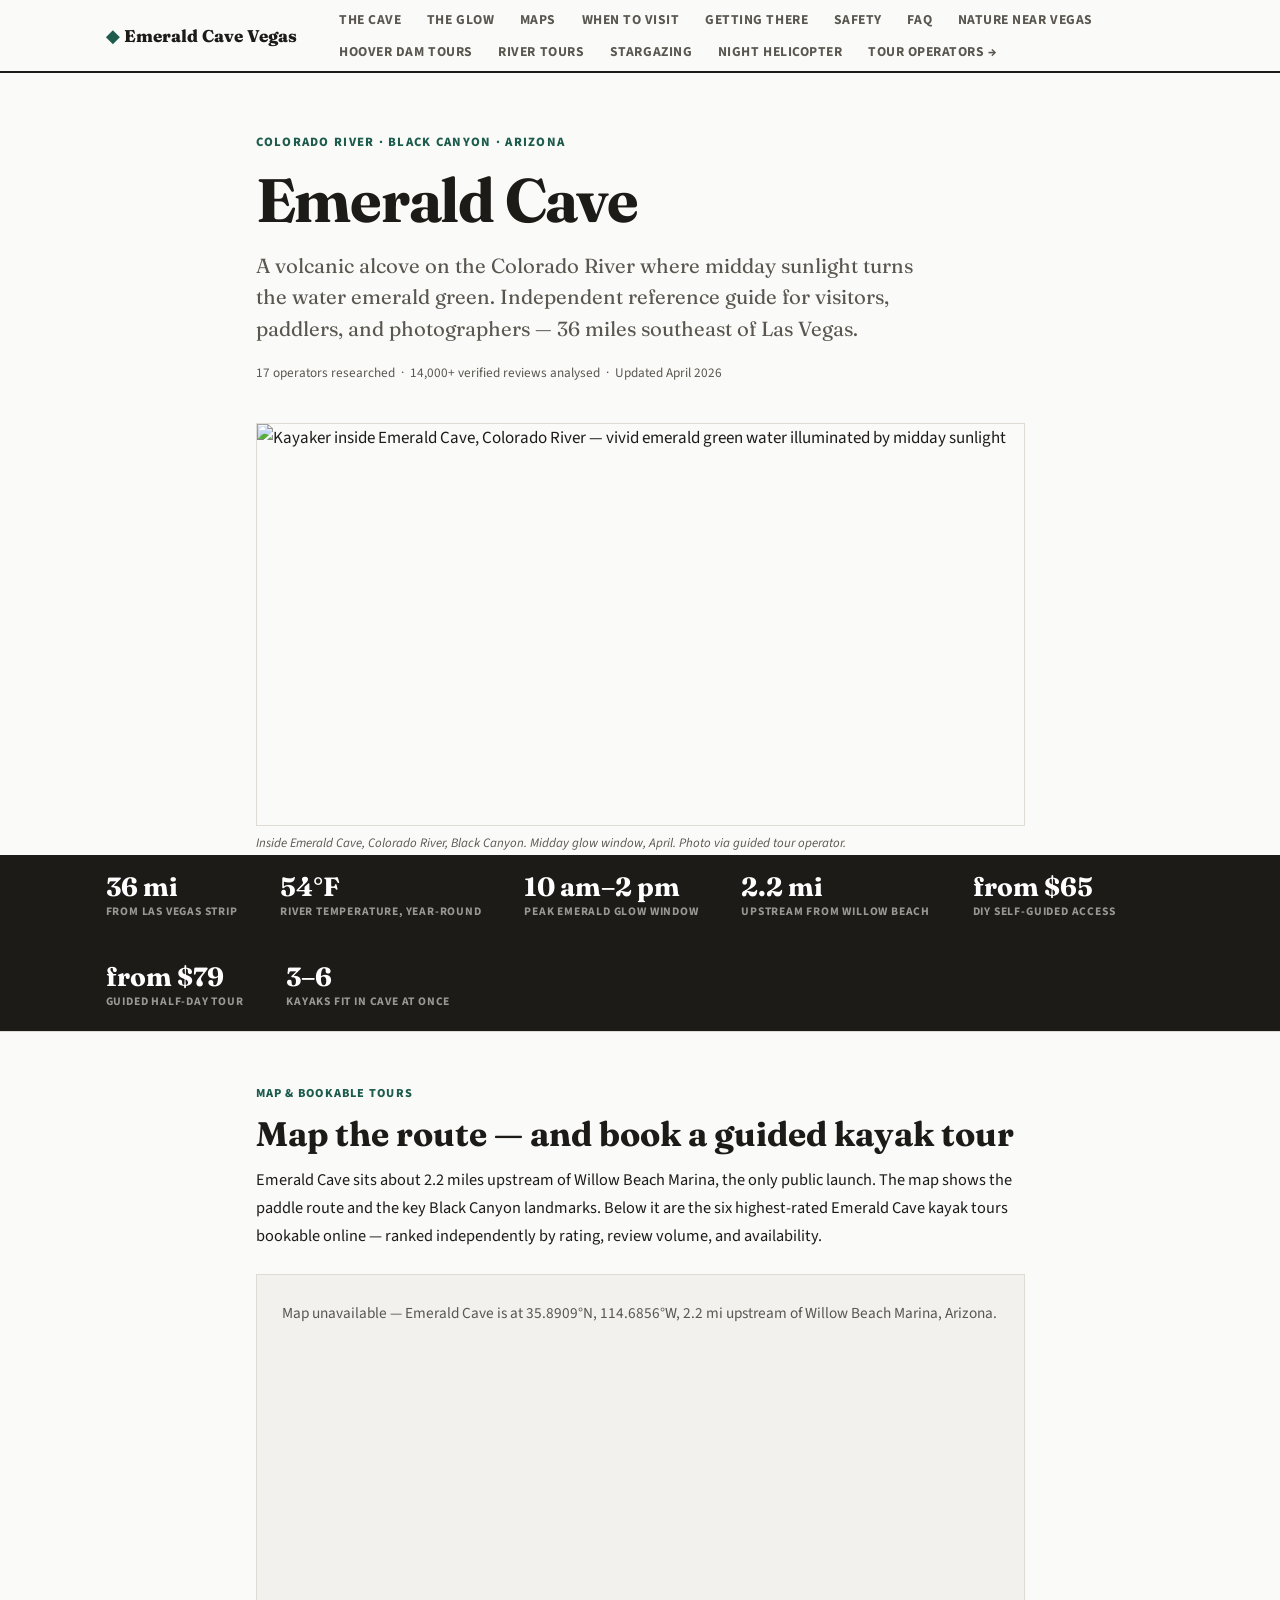
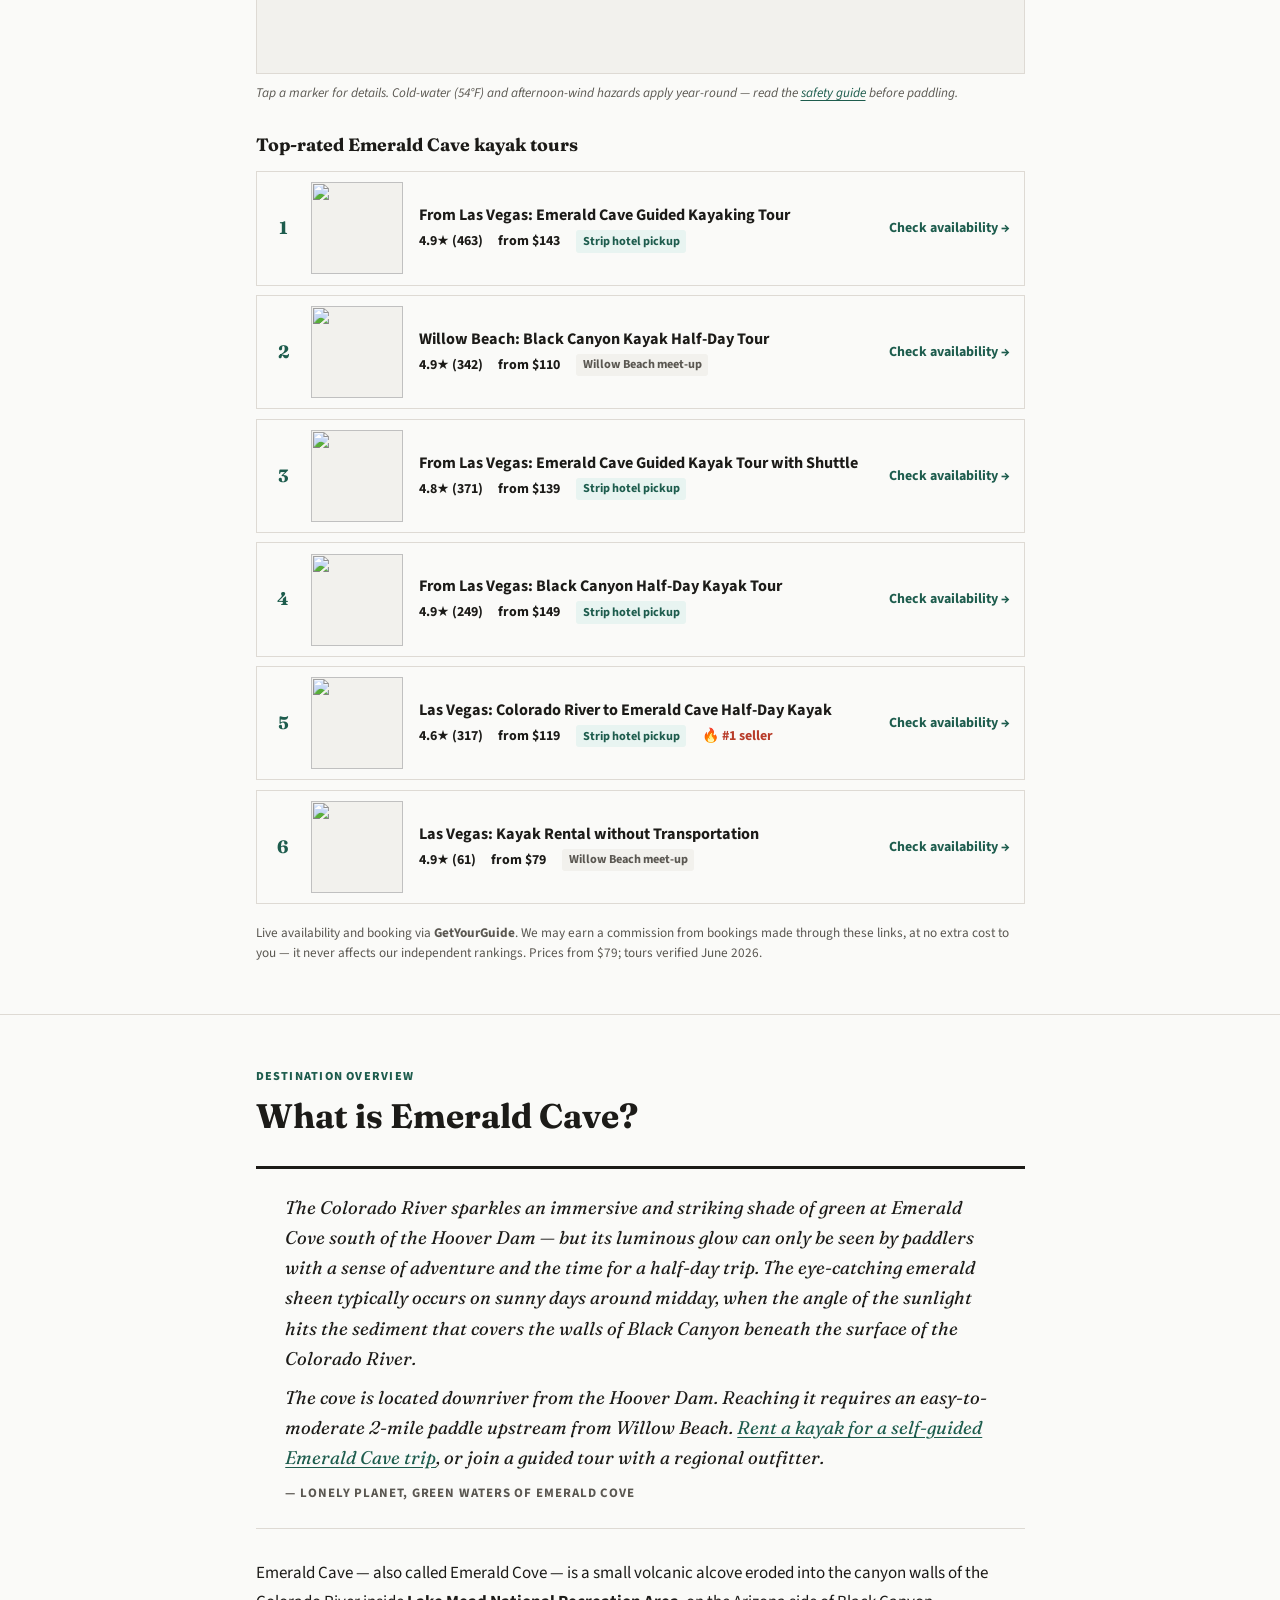
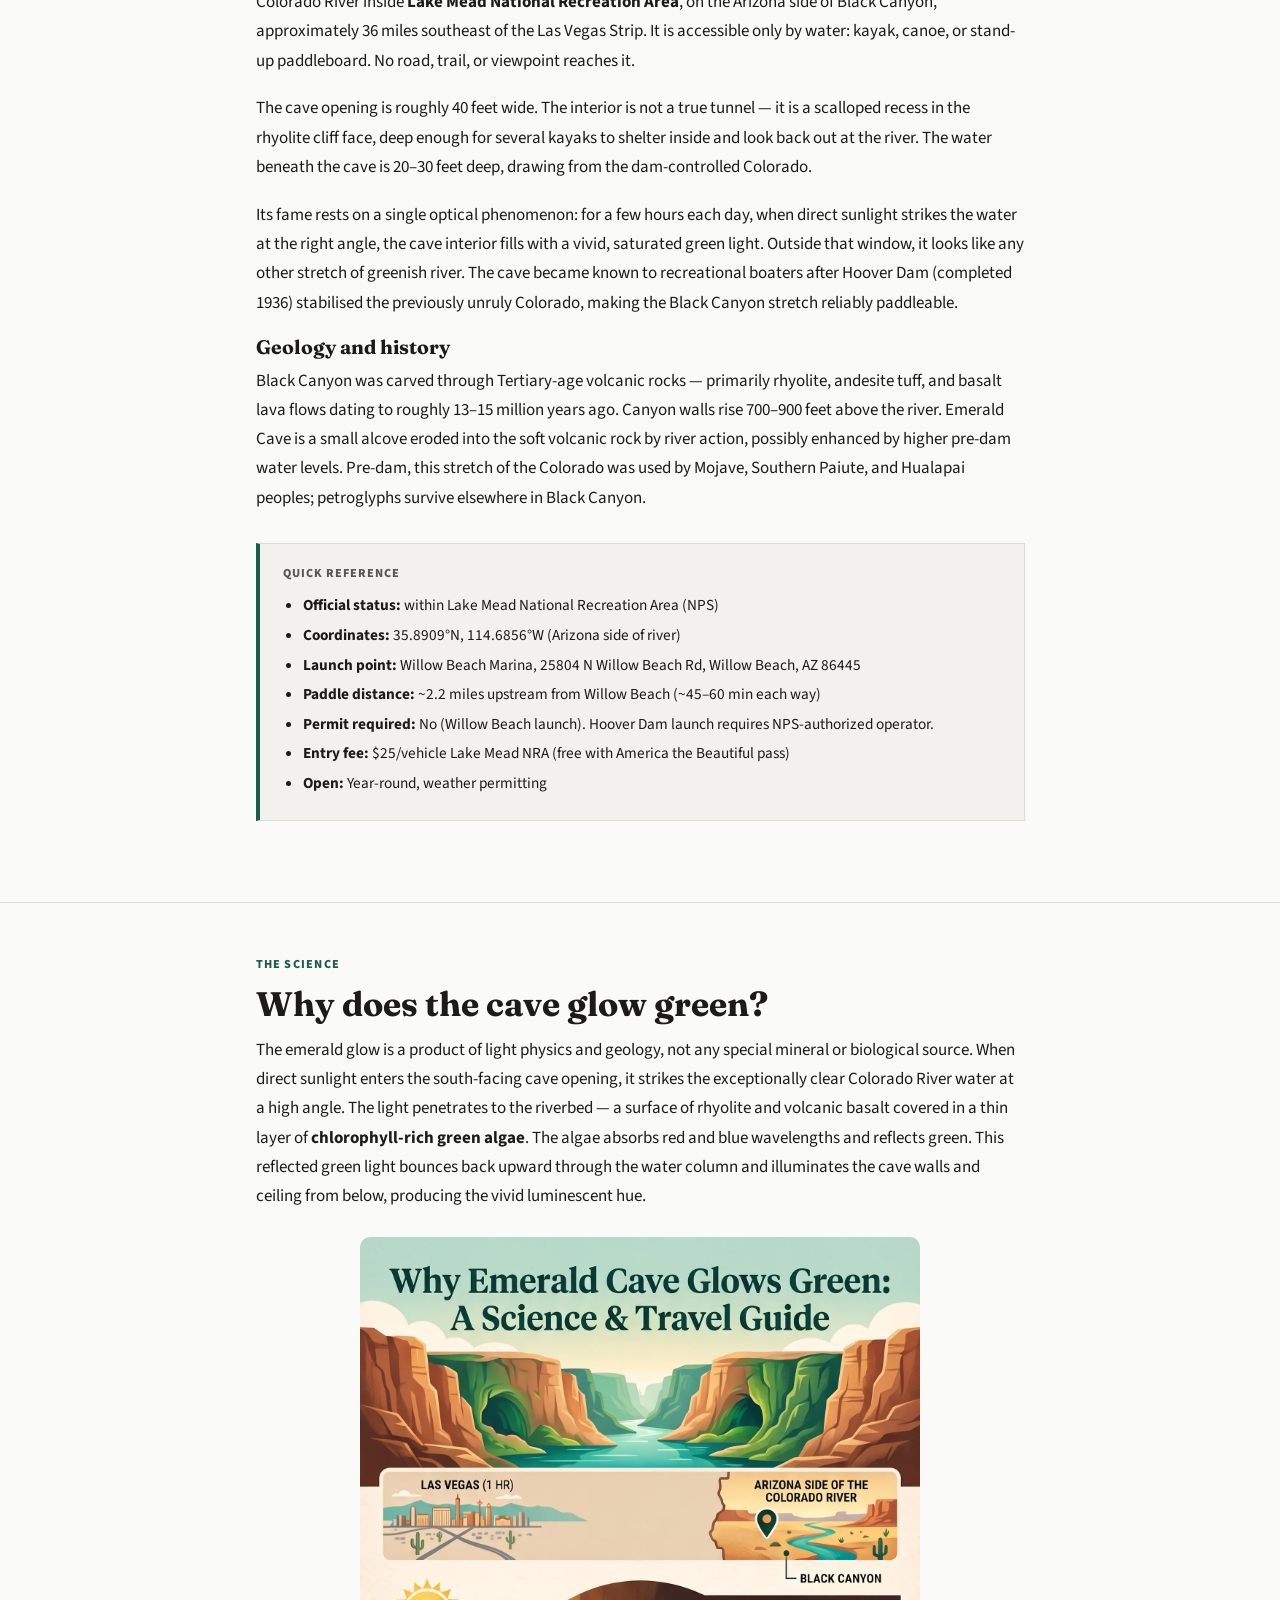
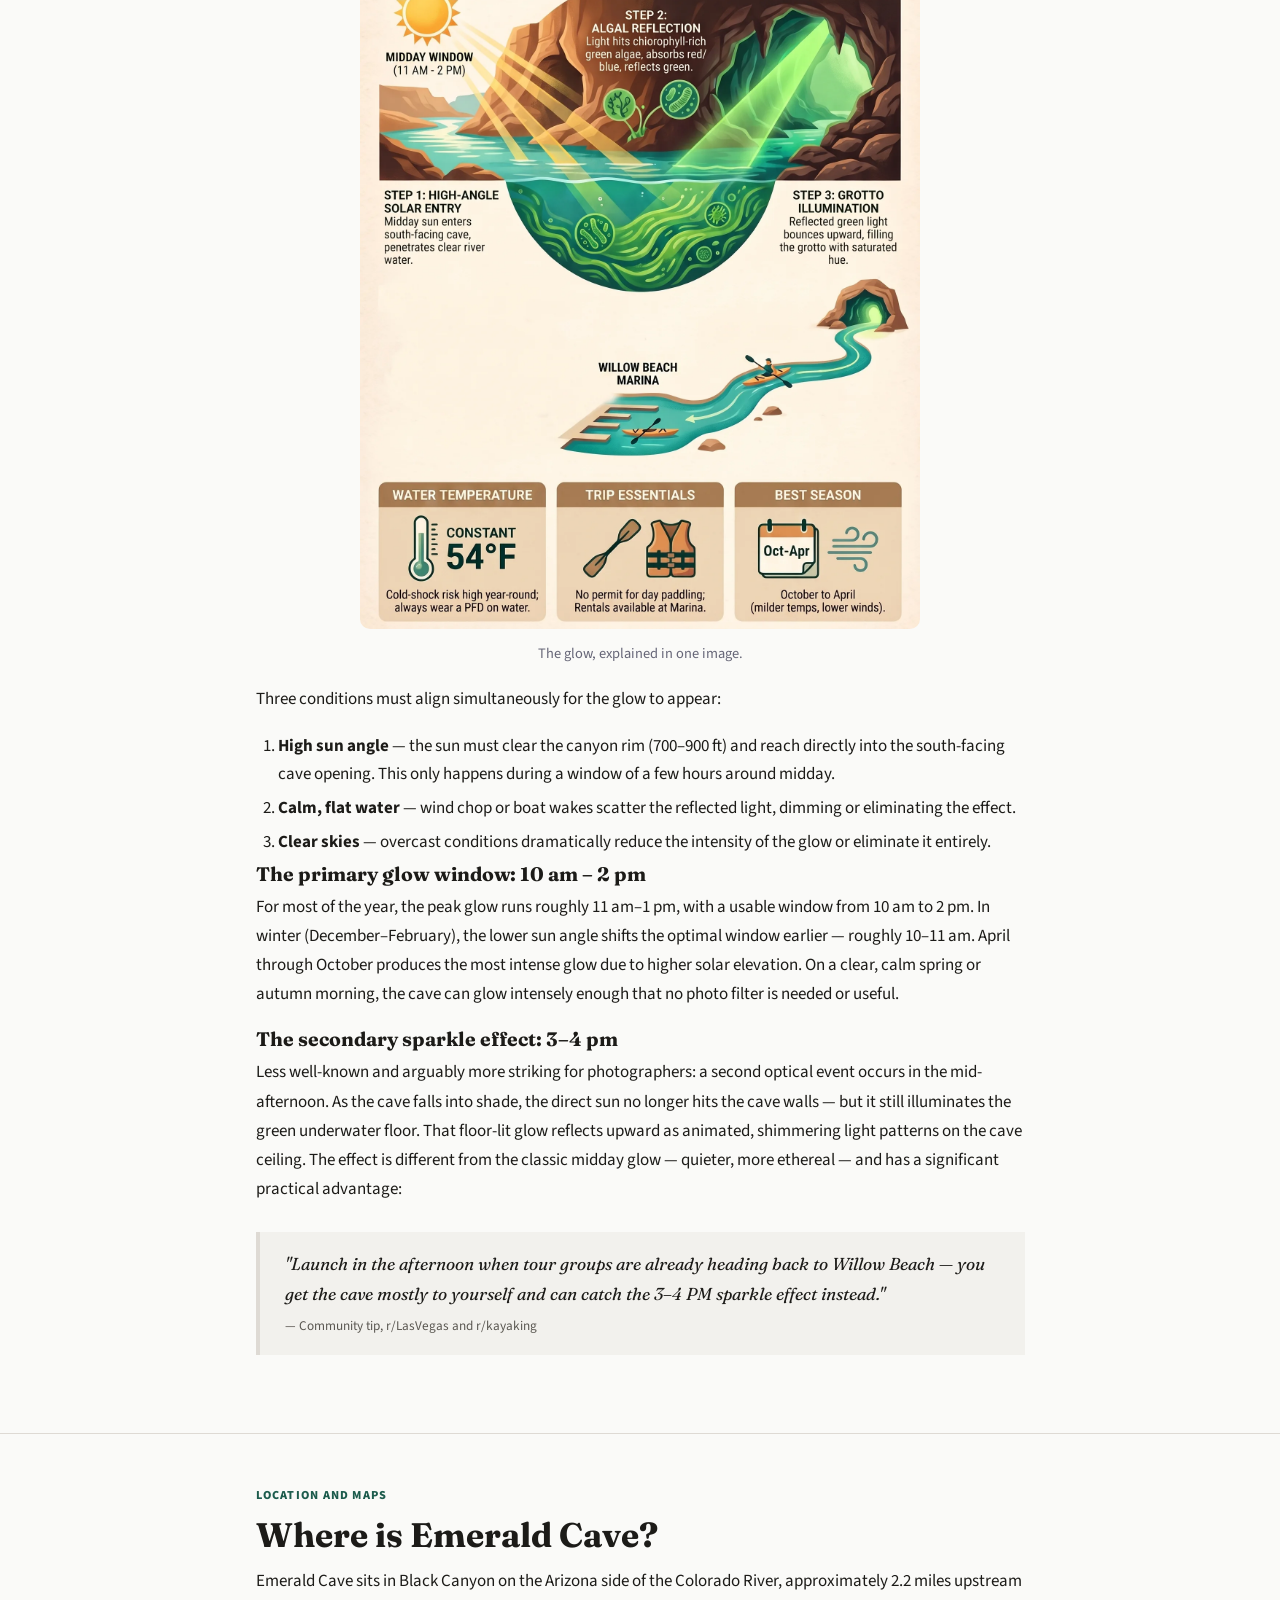
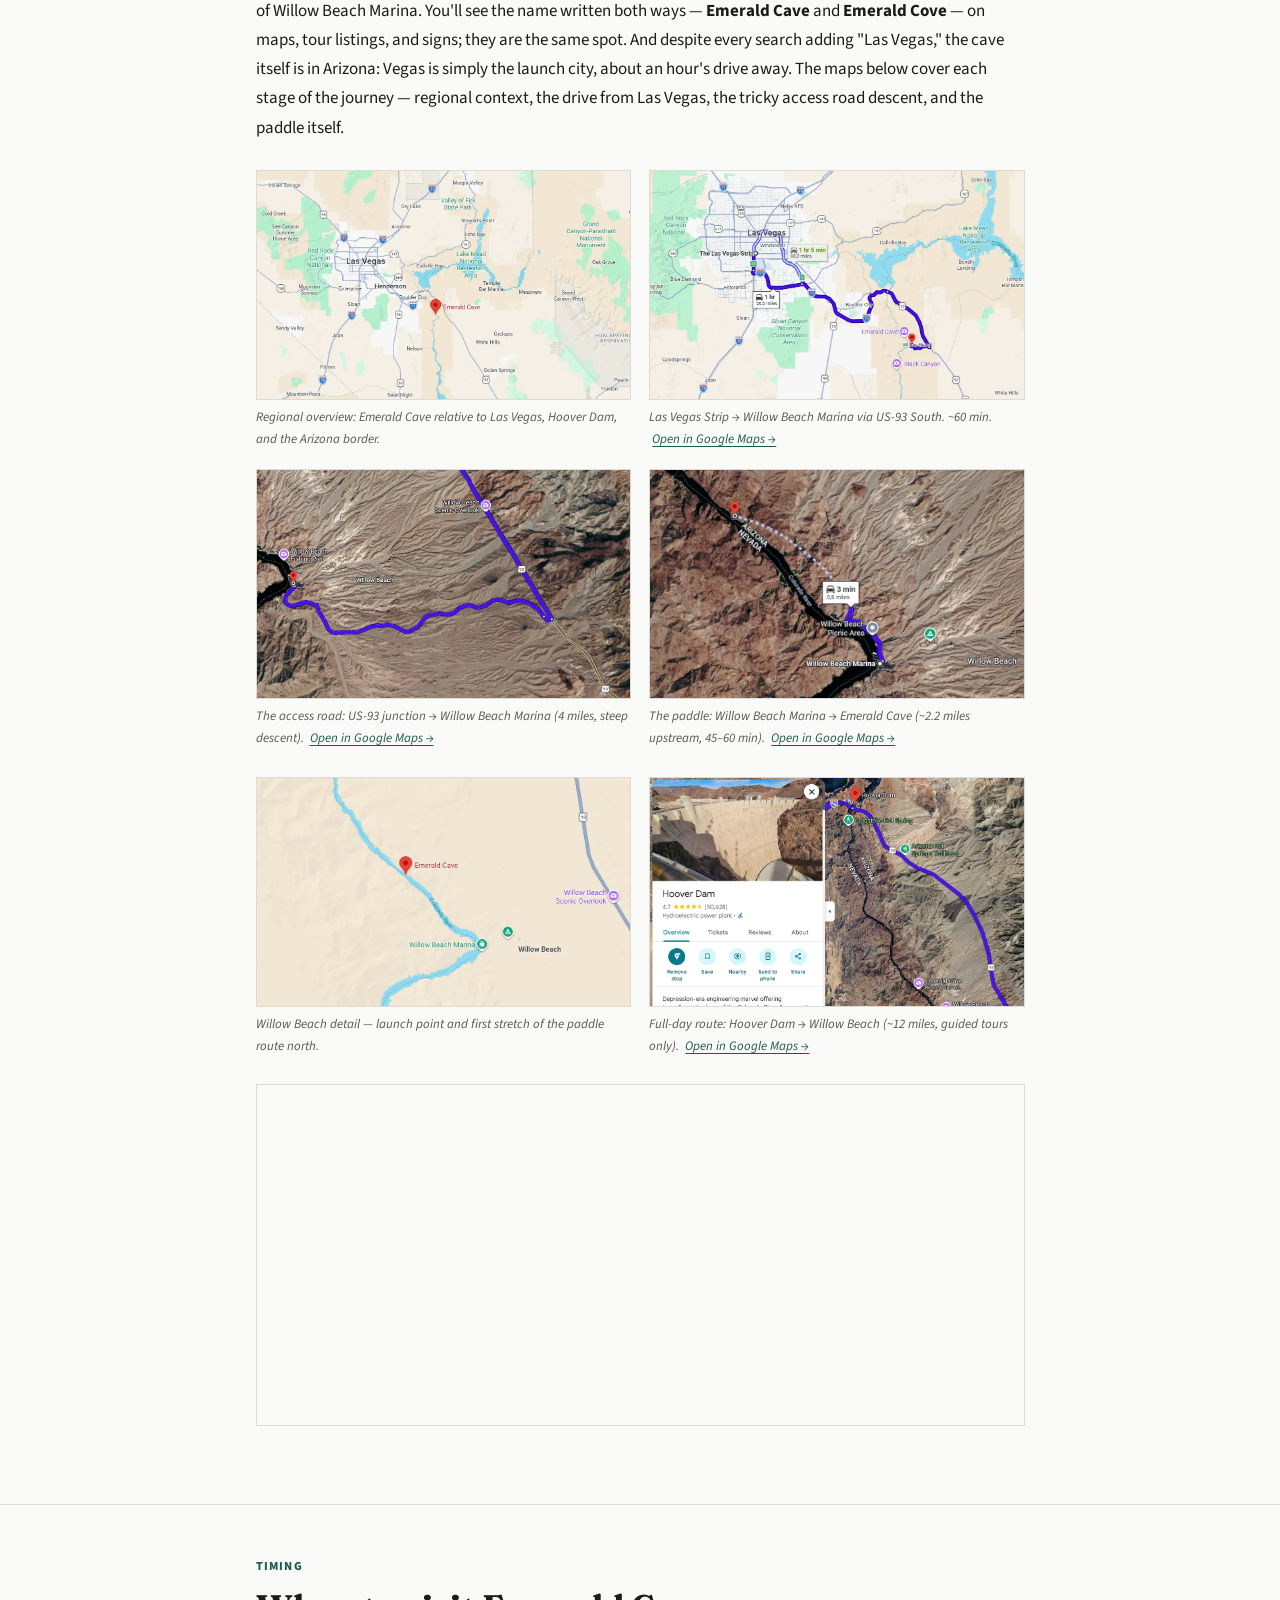
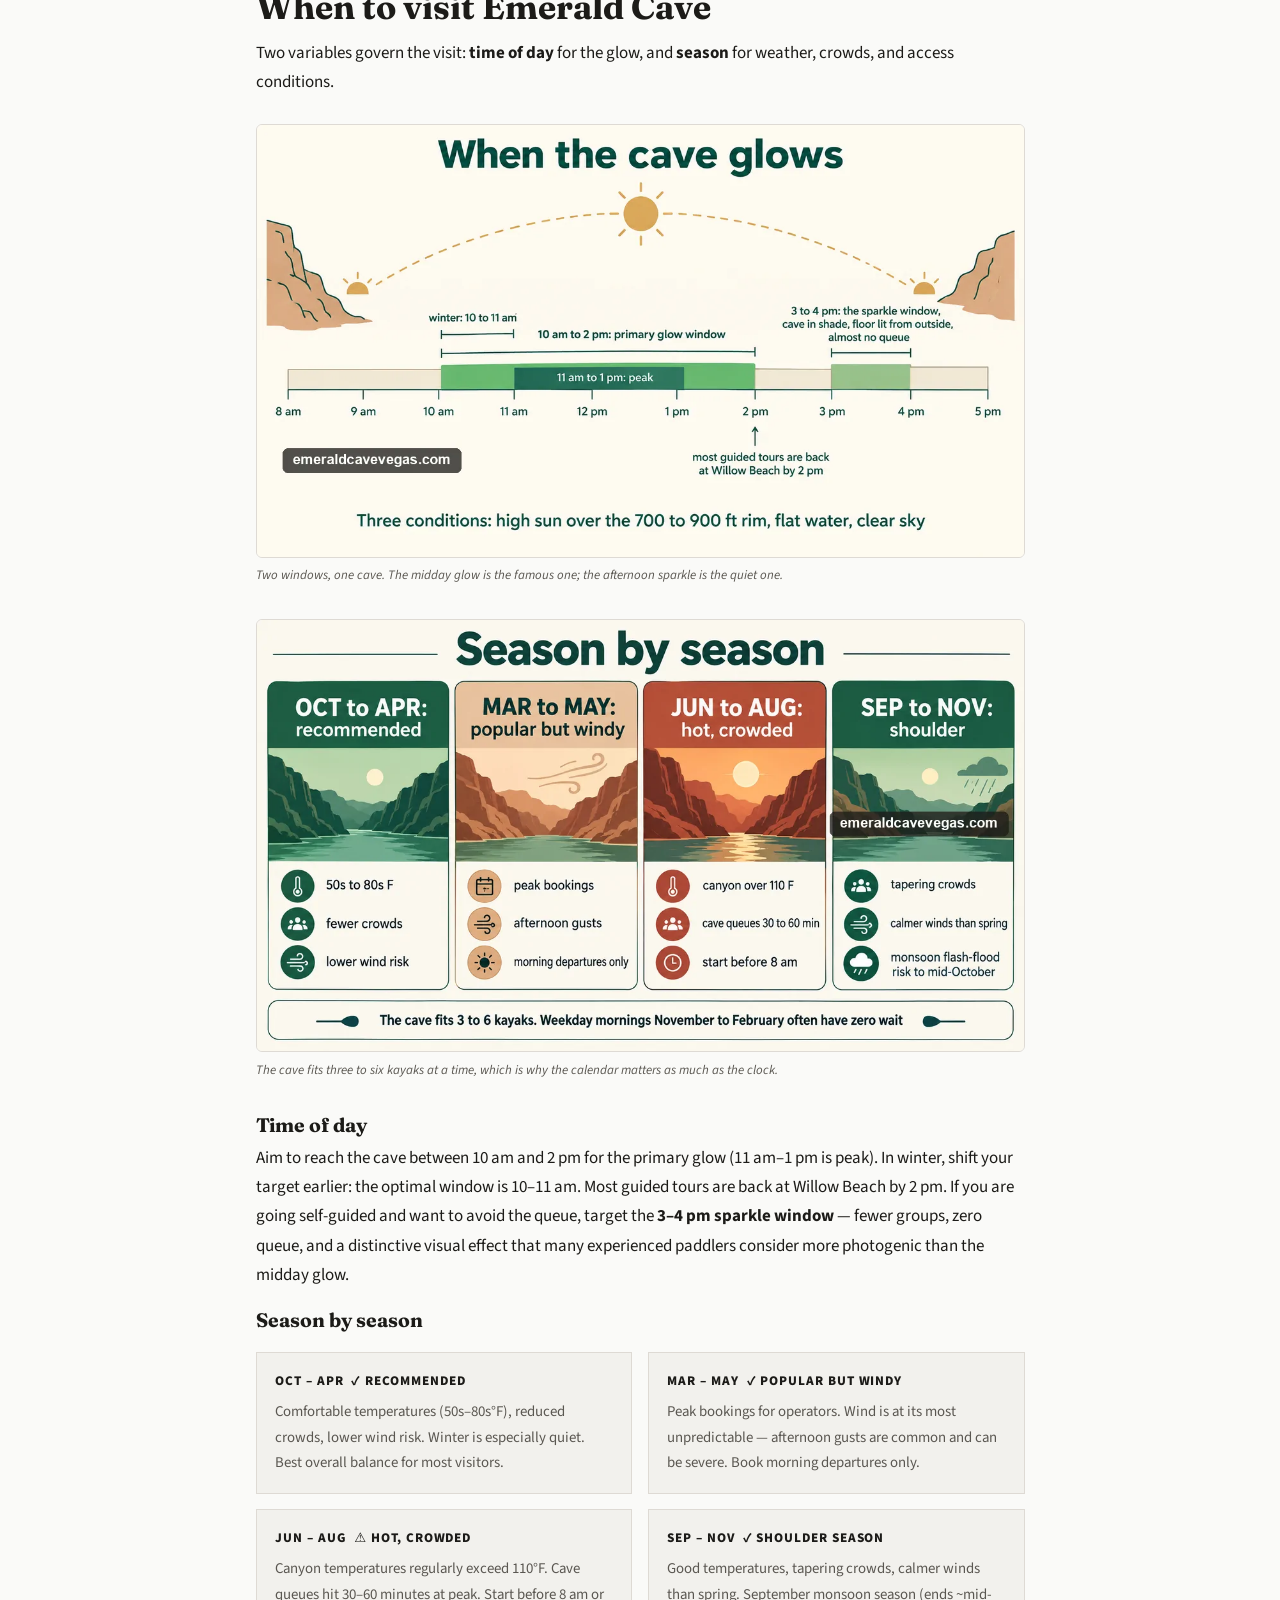
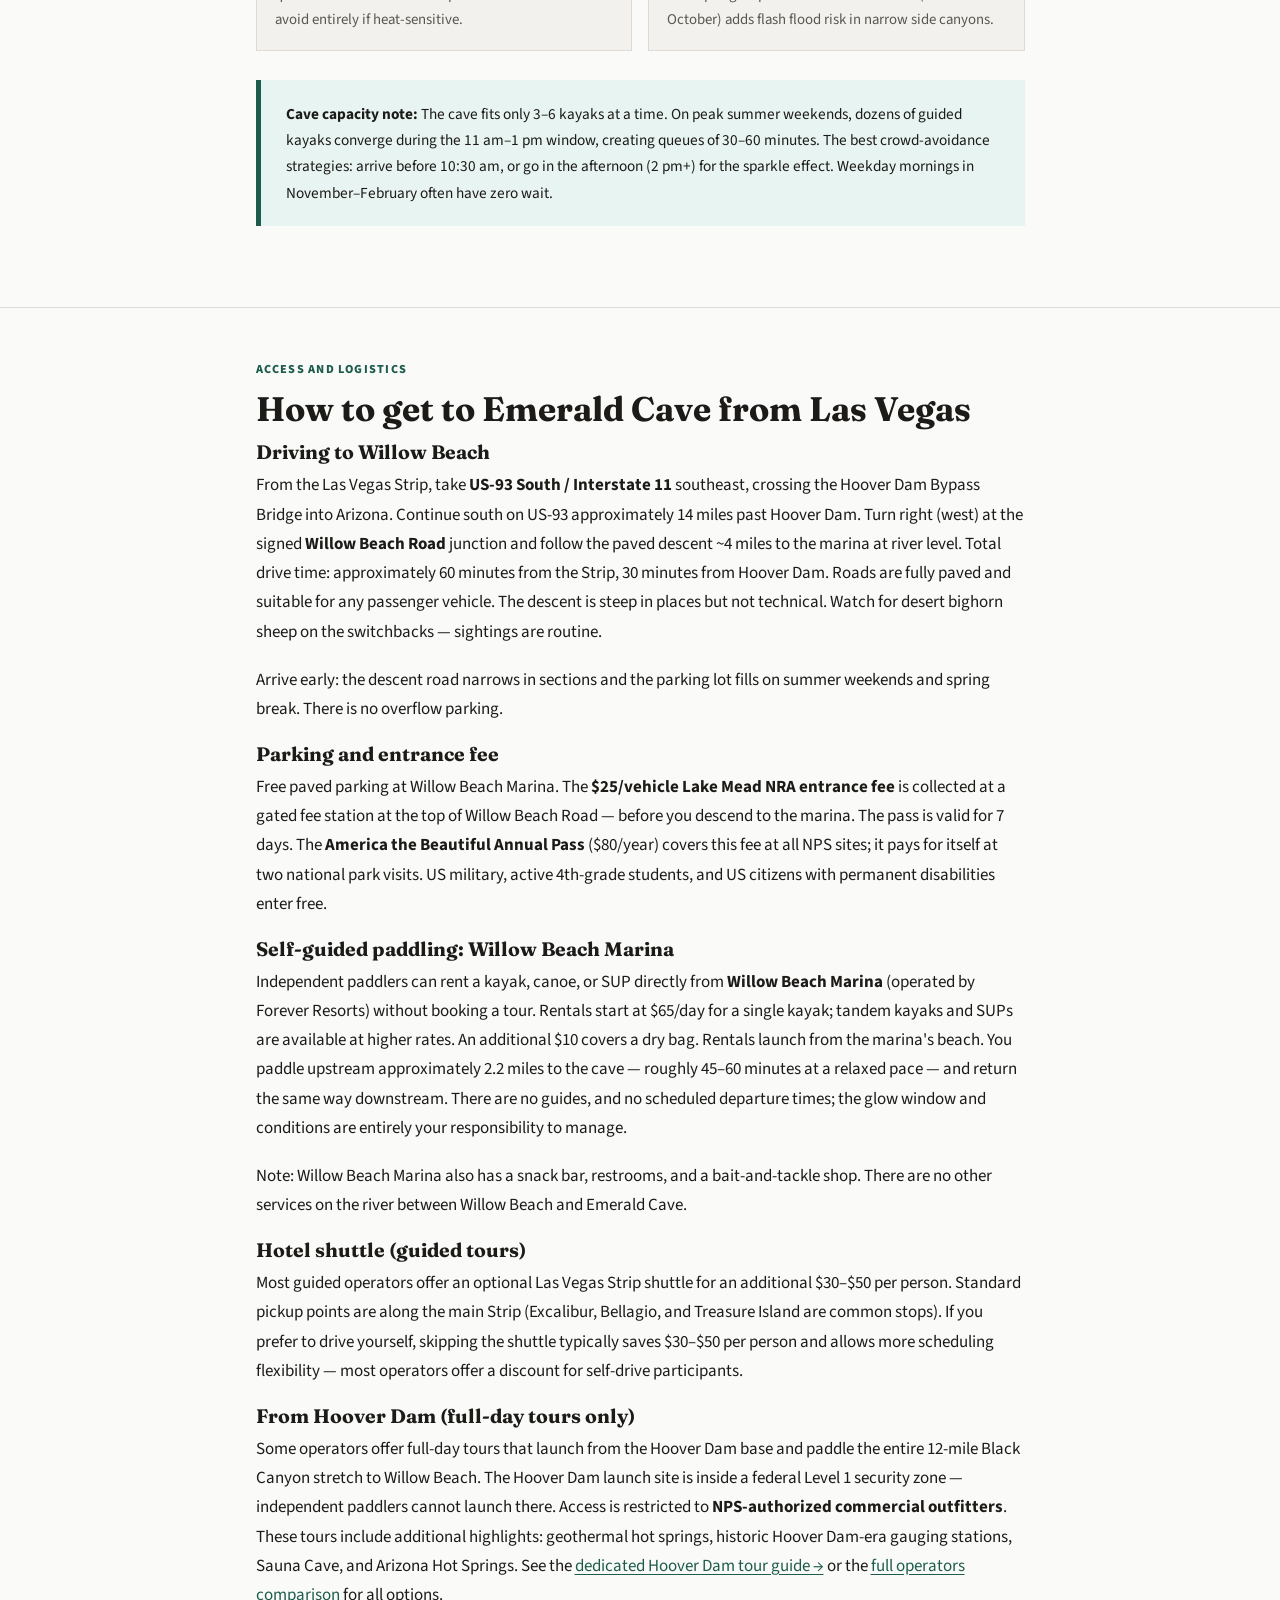
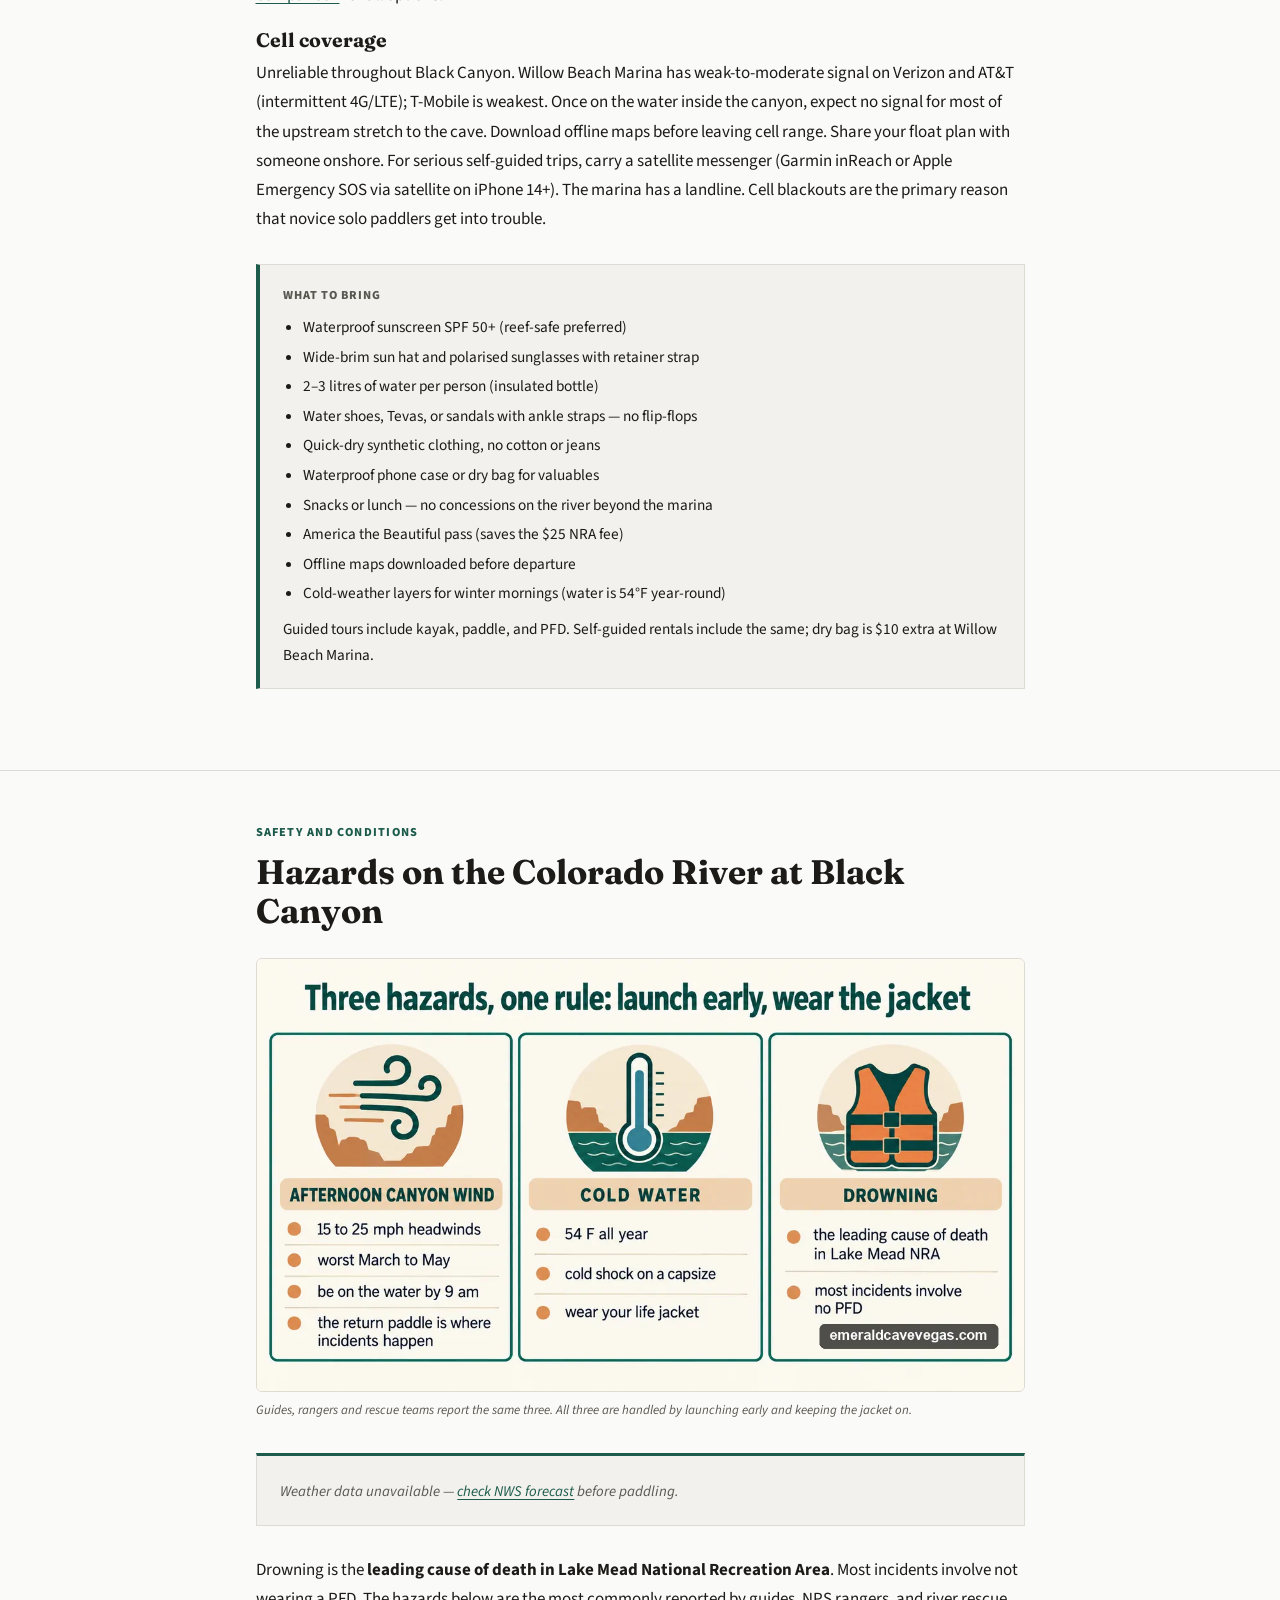
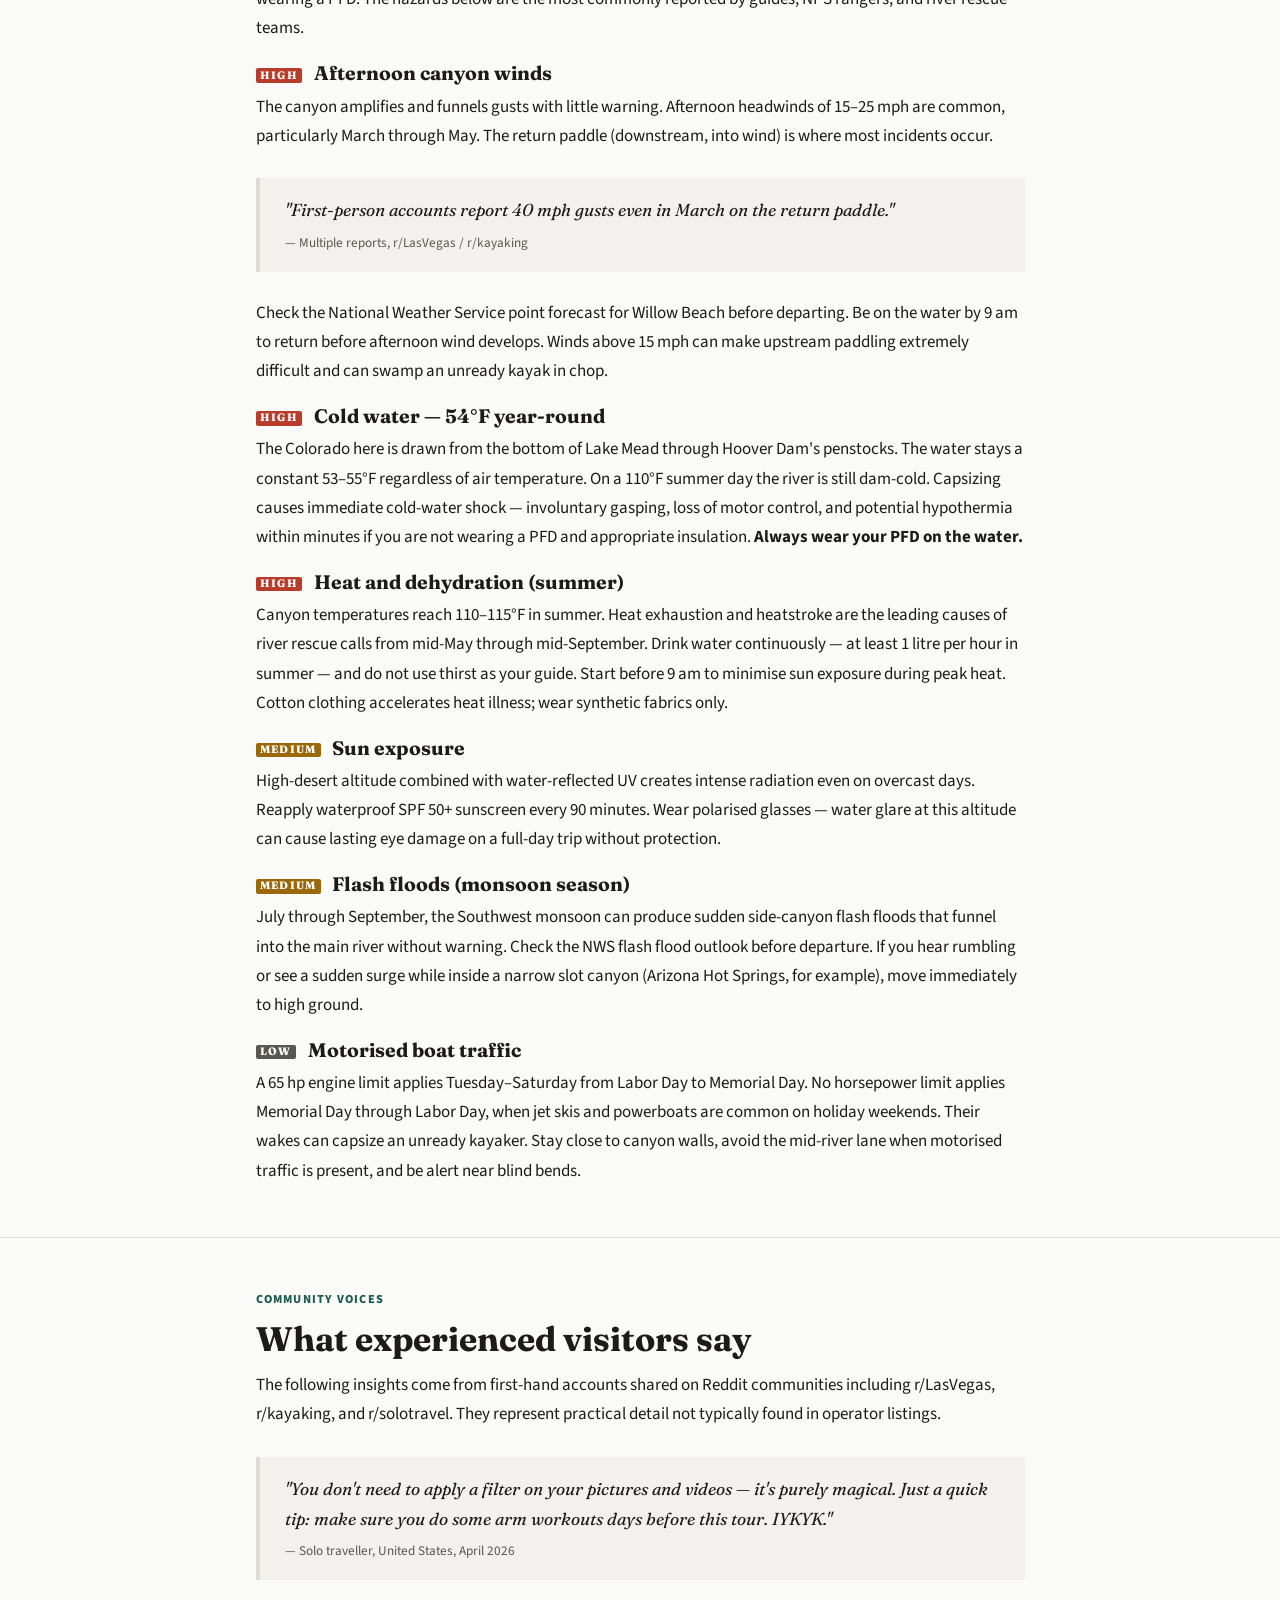
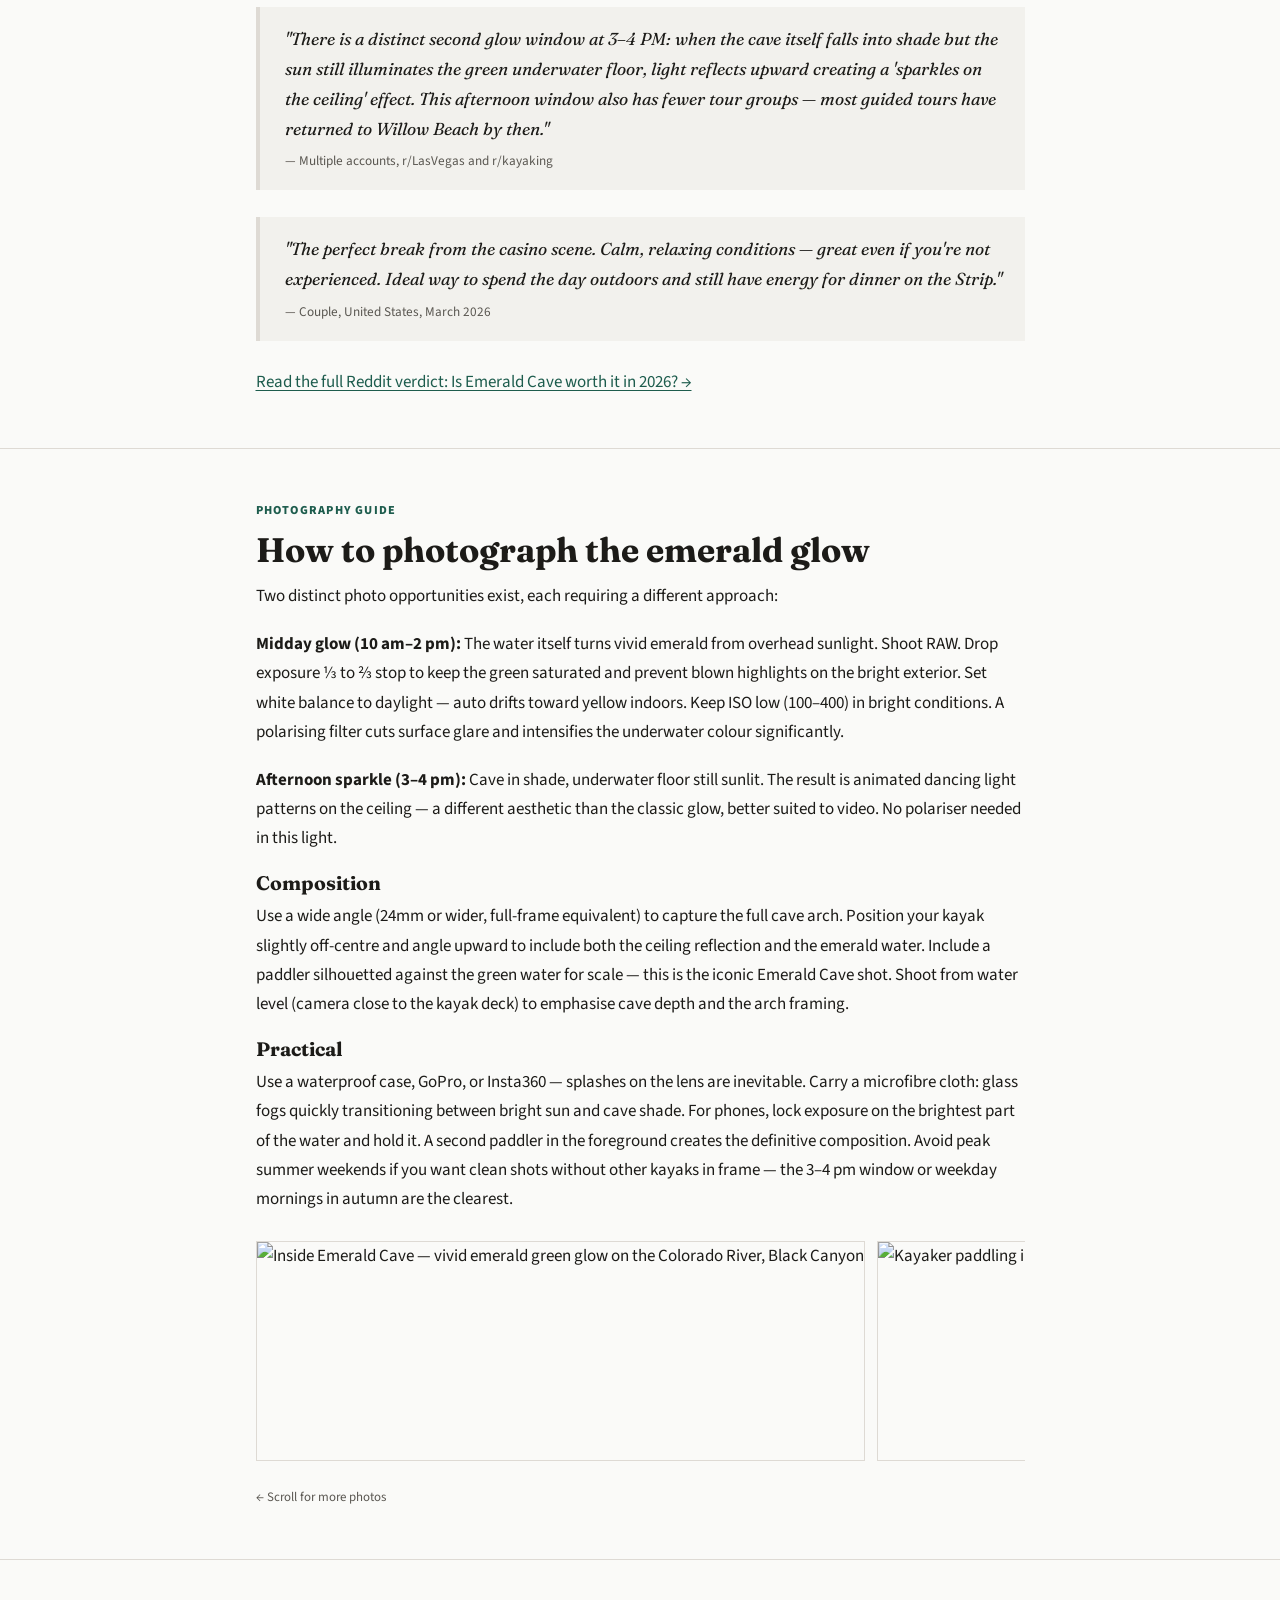
==== commit 3e8d18f1: "Post-deploy audit fixes: every figure's numerals now on its host page, schema and og cleanup The liv" ====
--- a/index.html
+++ b/index.html
@@ -14,7 +14,6 @@
   <meta property="og:title"       content="Emerald Cave: Colorado River Guide — Black Canyon, Las Vegas">
   <meta property="og:description" content="Independent reference guide: the science of the emerald glow, best times, DIY access, safety, photography, and all 17 operators compared.">
   <meta property="og:url"         content="https://emeraldcavevegas.com/">
-  <meta property="og:image"       content="https://cdn.getyourguide.com/img/tour/63e8f0a3e918beafbc65cf9a6de09a8b6847c1874ac507ccfdf25bfa2e8f3ed8.jpeg/99.jpg">
   <meta name="twitter:card"       content="summary_large_image">
 
   <link rel="preconnect" href="https://fonts.googleapis.com">
@@ -44,7 +43,7 @@
         "author": {"@id": "https://emeraldcavevegas.com/#website"},
         "publisher": {"@id": "https://emeraldcavevegas.com/#website"},
         "mainEntityOfPage": "https://emeraldcavevegas.com/",
-        "image": "https://cdn.getyourguide.com/img/tour/63e8f0a3e918beafbc65cf9a6de09a8b6847c1874ac507ccfdf25bfa2e8f3ed8.jpeg/99.jpg"
+        "image": "https://emeraldcavevegas.com/img/emerald-cave.webp"
       },
       {
         "@type": "TouristAttraction",
@@ -53,7 +52,7 @@
         "alternateName": ["Emerald Cove", "Emerald Cave Black Canyon"],
         "description": "A volcanic alcove on the Colorado River in Black Canyon, 36 miles southeast of Las Vegas. Midday sunlight reflecting off the submerged volcanic riverbed turns the cave interior a vivid emerald green.",
         "url": "https://emeraldcavevegas.com/",
-        "image": "https://cdn.getyourguide.com/img/tour/63e8f0a3e918beafbc65cf9a6de09a8b6847c1874ac507ccfdf25bfa2e8f3ed8.jpeg/99.jpg",
+        "image": "https://emeraldcavevegas.com/img/emerald-cave.webp",
         "geo": {"@type": "GeoCoordinates", "latitude": 35.890861, "longitude": -114.6855819},
         "address": {"@type": "PostalAddress", "addressLocality": "Willow Beach", "addressRegion": "AZ", "postalCode": "86445", "addressCountry": "US"},
         "containedInPlace": {"@type": "Park", "name": "Lake Mead National Recreation Area", "url": "https://www.nps.gov/lake/"},
@@ -63,22 +62,135 @@
         "@type": "FAQPage",
         "@id": "https://emeraldcavevegas.com/#faq",
         "mainEntity": [
-          {"@type": "Question", "name": "What is Emerald Cave and where is it?", "acceptedAnswer": {"@type": "Answer", "text": "Emerald Cave (also called Emerald Cove) is a small volcanic alcove on the Colorado River in Black Canyon, about 36 miles southeast of the Las Vegas Strip near Willow Beach, Arizona. It sits within Lake Mead National Recreation Area. The cave opening is approximately 40 feet wide with 20–30 feet of water inside. It is accessible only by kayak, canoe, or stand-up paddleboard."}},
-          {"@type": "Question", "name": "Why does Emerald Cave glow green?", "acceptedAnswer": {"@type": "Answer", "text": "The emerald-green glow occurs when direct midday sunlight enters the south-facing cave opening and penetrates the clear 54°F river water. The light reflects off the submerged volcanic rock floor, passes through chlorophyll-rich green algae, and bounces back upward — illuminating the cave walls and ceiling. The effect requires a high sun angle, calm flat water, and clear skies."}},
-          {"@type": "Question", "name": "When is the best time to see the emerald glow?", "acceptedAnswer": {"@type": "Answer", "text": "The strongest glow occurs between 10 am and 2 pm, with 11 am–1 pm being the peak window. In winter the optimal window shifts earlier to 10–11 am. There is also a secondary sparkle effect at 3–4 pm when the cave falls into shade but the underwater floor remains sunlit, projecting dancing light on the ceiling."}},
-          {"@type": "Question", "name": "How much does it cost to visit Emerald Cave?", "acceptedAnswer": {"@type": "Answer", "text": "Self-guided rentals from Willow Beach Marina start at $65/day. Guided half-day tours range from $79 to $149 per person without shuttle, or $119–$200 with Las Vegas Strip pickup. A $25/vehicle Lake Mead NRA entrance fee is charged at the gate (free with America the Beautiful pass)."}},
-          {"@type": "Question", "name": "How far is Emerald Cave from Las Vegas?", "acceptedAnswer": {"@type": "Answer", "text": "Approximately 36 miles southeast of the Las Vegas Strip. The drive to Willow Beach Marina takes about 60 minutes via US-93 South. From Willow Beach, the cave is approximately 2.2 miles upstream — roughly 45–60 minutes each way by paddle."}},
-          {"@type": "Question", "name": "Do I need kayaking experience to visit Emerald Cave?", "acceptedAnswer": {"@type": "Answer", "text": "No prior experience is required. The Colorado River in this stretch has minimal current (1–3 mph) and no rapids. The main challenge is afternoon canyon wind, which can reach 25+ mph. Beginners should book a guided morning tour."}},
-          {"@type": "Question", "name": "What is the water temperature at Emerald Cave?", "acceptedAnswer": {"@type": "Answer", "text": "A constant 53–55°F (12°C) year-round. Water is drawn from the bottom of Lake Mead through Hoover Dam, not from the sun-warmed surface. Even in summer heat, capsizing causes immediate cold-water shock. Always wear your PFD."}},
-          {"@type": "Question", "name": "Do I need a permit to kayak to Emerald Cave?", "acceptedAnswer": {"@type": "Answer", "text": "No paddling permit is required for independent visitors launching from Willow Beach and paddling upstream. You must pay the Lake Mead NRA entrance fee ($25 per vehicle, 7-day pass; free with America the Beautiful pass). Launching from Hoover Dam requires an NPS-authorized operator."}},
-          {"@type": "Question", "name": "What is the best time of year to visit?", "acceptedAnswer": {"@type": "Answer", "text": "October through April offers the best balance — comfortable temperatures (50s–80s°F), smaller crowds, and lower wind risk. Avoid June–August unless departing before 8 am, as canyon temperatures regularly exceed 110°F and cave queue times reach 30–60 minutes."}},
-          {"@type": "Question", "name": "Can children kayak to Emerald Cave?", "acceptedAnswer": {"@type": "Answer", "text": "Most operators accept children from age 5–8 in tandem with a parent. Children typically ride tandem until age 12–14. EZ Kayak Tours accepts from age 5, Desert Adventures from 6, River Dogz from 6, Blazin' Paddles from 8, and Venture Out Vegas from age 3."}},
-          {"@type": "Question", "name": "How crowded is Emerald Cave at peak times?", "acceptedAnswer": {"@type": "Answer", "text": "The cave fits only 3–6 kayaks at once. At peak season during the 10 am–1 pm window, queue times reach 30–60 minutes. Strategy: arrive before 10:30 am, or go self-guided after 2 pm for the 3–4 pm sparkle effect with near-zero wait."}},
-          {"@type": "Question", "name": "What wildlife can I see?", "acceptedAnswer": {"@type": "Answer", "text": "Desert bighorn sheep graze on cliff ledges above Willow Beach year-round and are reliably seen on the access road and canyon walls. Bald eagles are common December–March. Other species: great blue herons, peregrine falcons, ravens, osprey, coyotes, and various waterfowl."}},
-          {"@type": "Question", "name": "What should I bring?", "acceptedAnswer": {"@type": "Answer", "text": "Essentials: waterproof sunscreen SPF 50+, wide-brim sun hat, polarised sunglasses with retainer strap, water shoes, 2–3 litres of water per person, quick-dry synthetic clothing, and a waterproof phone case. Download offline maps before leaving cell coverage. Bring an America the Beautiful pass to waive the $25 NRA entrance fee."}},
-          {"@type": "Question", "name": "Can I swim at Emerald Cave?", "acceptedAnswer": {"@type": "Answer", "text": "From the Strip: take US-93 South across the Hoover Dam Bypass Bridge into Arizona. Continue ~14 miles south past Hoover Dam, then turn right onto Willow Beach Road. Follow the paved road 4 miles downhill to the marina. Drive time: ~60 minutes."}},
-          {"@type": "Question", "name": "Is it Emerald Cave or Emerald Cove?", "acceptedAnswer": {"@type": "Answer", "text": "Swimming is allowed but the water is a constant 54°F — cold enough to cause cold-shock even in summer. Many guided tours include swim stops at riverside beaches where conditions are safer. Avoid swimming in the cave itself due to kayak traffic and cold deep water."}},
-          {"@type": "Question", "name": "What are the nearby attractions?", "acceptedAnswer": {"@type": "Answer", "text": "Both names refer to the same grotto in Black Canyon near Willow Beach, Arizona. Most tour operators use Emerald Cave, while many maps and older references say Emerald Cove. Despite searches adding Las Vegas, the cave is in Arizona - Las Vegas is the launch city about an hour away."}}
+
+            {
+              "@type": "Question",
+              "name": "What is Emerald Cave and where is it?",
+              "acceptedAnswer": {
+                "@type": "Answer",
+                "text": "Emerald Cave (also called Emerald Cove) is a small volcanic alcove on the Colorado River in Black Canyon, about 36 miles southeast of the Las Vegas Strip near Willow Beach, Arizona. It sits within Lake Mead National Recreation Area. The cave opening is approximately 40 feet wide with 20–30 feet of water inside. It is accessible only by kayak, canoe, or stand-up paddleboard — no roads or hiking trails reach it."
+              }
+            },
+            {
+              "@type": "Question",
+              "name": "Why does Emerald Cave glow green?",
+              "acceptedAnswer": {
+                "@type": "Answer",
+                "text": "The emerald-green glow occurs when direct midday sunlight enters the south-facing cave opening and penetrates the exceptionally clear 54°F river water. The light refracts off the submerged volcanic rock floor, passes through a layer of chlorophyll-rich green algae, and reflects back upward — illuminating the cave walls and ceiling. Three conditions must align: a high solar angle, calm flat water, and clear skies. On cloudy days or outside the glow window, the cave looks like a normal stretch of greenish river."
+              }
+            },
+            {
+              "@type": "Question",
+              "name": "When is the best time to see the emerald glow?",
+              "acceptedAnswer": {
+                "@type": "Answer",
+                "text": "The strongest glow occurs between 10 am and 2 pm, with 11 am–1 pm being the peak window for most of the year. In winter (December–February), the optimal window shifts earlier to roughly 10–11 am due to lower sun angles. April through October produce the most intense glow. There is also a secondary \"3–4 pm sparkle effect\" — the cave falls into shade but the sunlit underwater floor creates animated dancing light on the ceiling. This afternoon window has far fewer tour groups and zero queue time."
+              }
+            },
+            {
+              "@type": "Question",
+              "name": "How much does it cost to visit Emerald Cave?",
+              "acceptedAnswer": {
+                "@type": "Answer",
+                "text": "Self-guided kayak rentals from Willow Beach Marina start at $65/day. Guided half-day tours range from $79 to $149 per person without hotel shuttle, and $119–$200 with Las Vegas Strip pickup. Full-day tours covering the Hoover Dam stretch cost $225–$265. A separate Lake Mead NRA entrance fee of $25 per vehicle is collected at the gate (free with America the Beautiful pass). Not all tour prices include this fee — confirm when booking."
+              }
+            },
+            {
+              "@type": "Question",
+              "name": "How far is Emerald Cave from Las Vegas?",
+              "acceptedAnswer": {
+                "@type": "Answer",
+                "text": "Approximately 36 miles southeast of the Las Vegas Strip. The drive to Willow Beach Marina takes about 60 minutes via US-93 South through Hoover Dam into Arizona. From Willow Beach, the cave is approximately 2.2 miles upstream — roughly 45–60 minutes each way at a relaxed pace. With hotel shuttle pickup, budget 2–3 hours of total transit time each way."
+              }
+            },
+            {
+              "@type": "Question",
+              "name": "Do I need kayaking experience to visit Emerald Cave?",
+              "acceptedAnswer": {
+                "@type": "Answer",
+                "text": "No prior experience is required. The Colorado River in this stretch has minimal current (1–3 mph) and no rapids. Most operators provide a safety briefing and basic paddling instruction at launch. The main challenge is afternoon canyon wind. Beginners should book a guided morning tour (before 11 am) and avoid solo self-guided trips without a more experienced companion."
+              }
+            },
+            {
+              "@type": "Question",
+              "name": "What is the water temperature at Emerald Cave?",
+              "acceptedAnswer": {
+                "@type": "Answer",
+                "text": "A constant 53–55°F (12°C) year-round. Water is drawn from the bottom of Lake Mead through Hoover Dam's penstocks, not from the sun-warmed surface. On a 110°F summer day, the river is still dam-cold. Capsizing causes immediate cold-water shock. Always wear your life jacket."
+              }
+            },
+            {
+              "@type": "Question",
+              "name": "Do I need a permit to kayak to Emerald Cave?",
+              "acceptedAnswer": {
+                "@type": "Answer",
+                "text": "No paddling permit is required for independent visitors launching from Willow Beach and paddling upstream to Emerald Cave. You must pay the Lake Mead NRA entrance fee ($25/vehicle, 7-day pass; free with America the Beautiful pass). Launching from Hoover Dam requires booking through an NPS-authorized commercial outfitter — independent paddlers cannot launch from the federal Level 1 security zone at Hoover Dam."
+              }
+            },
+            {
+              "@type": "Question",
+              "name": "What is the best time of year to visit?",
+              "acceptedAnswer": {
+                "@type": "Answer",
+                "text": "October through April offers the best balance — comfortable temperatures (50s–80s°F), smaller crowds, and lower wind risk. Spring (March–May) and autumn (September–November) are the most popular seasons for experienced paddlers. Avoid June–August unless starting before 8 am — canyon temperatures regularly exceed 110°F and cave queue times reach 30–60 minutes. Winter is quiet and uncrowded with excellent glow conditions."
+              }
+            },
+            {
+              "@type": "Question",
+              "name": "Can children kayak to Emerald Cave?",
+              "acceptedAnswer": {
+                "@type": "Answer",
+                "text": "Most operators accept children from age 5–8 in tandem with a parent. EZ Kayak Tours accepts from age 5, Desert Adventures from 6, River Dogz from 6, Blazin' Paddles from age 8, Venture Out Vegas from age 3. Children ride tandem until approximately age 12–14 depending on operator. Properly fitted children's PFDs are provided. Willow Beach Marina DIY rental requires one person aged 18+ per boat."
+              }
+            },
+            {
+              "@type": "Question",
+              "name": "How crowded is Emerald Cave at peak times?",
+              "acceptedAnswer": {
+                "@type": "Answer",
+                "text": "The cave fits only 3–6 kayaks at once. During peak season (Memorial Day through Labor Day, spring break) and the 10 am–1 pm glow window, guided tour groups — sometimes 10–20+ kayaks — arrive simultaneously, creating queues of 30–60 minutes. Strategies: arrive at the cave before 10:30 am, or go self-guided after 2 pm for the quieter afternoon sparkle effect. Weekday mornings in November–February often have zero wait."
+              }
+            },
+            {
+              "@type": "Question",
+              "name": "What wildlife can I see?",
+              "acceptedAnswer": {
+                "@type": "Answer",
+                "text": "Desert bighorn sheep graze on cliff ledges above Willow Beach year-round — they are reliably spotted on the access road and canyon walls. Bald eagles are common December through March. Other species regularly reported: great blue herons, peregrine falcons, ravens, osprey, coyotes, and various waterfowl. Wildlife sightings are more frequent on morning trips before motorised boat traffic picks up."
+              }
+            },
+            {
+              "@type": "Question",
+              "name": "What should I bring?",
+              "acceptedAnswer": {
+                "@type": "Answer",
+                "text": "Essentials: waterproof sunscreen SPF 50+, wide-brim sun hat, polarised sunglasses with retainer strap, water shoes (no flip-flops), 2–3 litres of water per person, quick-dry synthetic clothing (no cotton), and a waterproof phone case or dry bag. Download offline maps before leaving cell range. Bring an America the Beautiful pass to waive the $25 entrance fee. Guided tours include kayak, paddle, and PFD; self-guided rentals at Willow Beach Marina include the same, with dry bag available for $10 extra."
+              }
+            },
+            {
+              "@type": "Question",
+              "name": "Can I swim at Emerald Cave?",
+              "acceptedAnswer": {
+                "@type": "Answer",
+                "text": "Swimming is allowed in most of the stretch, but the water is a constant 54°F — cold enough to cause cold-shock even in summer heat. Many guided tours include swim stops at riverside beaches where conditions are calmer and safer. Always wear your PFD until you are at a designated safe swim area with guide clearance. Avoid swimming in or directly in front of the cave — kayak traffic and cold deep water make it unsuitable."
+              }
+            },
+            {
+              "@type": "Question",
+              "name": "Is it Emerald Cave or Emerald Cove?",
+              "acceptedAnswer": {
+                "@type": "Answer",
+                "text": "Both. The two names refer to the same lava-rock grotto in Black Canyon near Willow Beach, Arizona. Most tour operators and this guide use Emerald Cave ; plenty of maps and older references say Emerald Cove . If a listing mentions Willow Beach, the emerald-green glow, and a short paddle upstream, it is this place — and although searches usually add \"Las Vegas,\" the cave is across the state line in Arizona, about an hour from the Strip."
+              }
+            },
+            {
+              "@type": "Question",
+              "name": "What are the nearby attractions?",
+              "acceptedAnswer": {
+                "@type": "Answer",
+                "text": "Within Black Canyon: Arizona Hot Springs (multi-pool geothermal springs reachable by hiking or paddle), Gold Strike Hot Springs (cascading thermal pools via slot canyon), Sauna Cave (Hoover Dam-era steam tunnel), and Echo Cave (acoustic novelty). Nearby on land: Hoover Dam (~14 miles north), Boulder City NV with history and restaurants, Valley of Fire State Park (~90 minutes), and the Eldorado Canyon ghost town."
+              }
+            }
         ]
       }
     ]
@@ -141,7 +253,7 @@
   </div>
   <div class="container">
     <figure class="hero-img-wrap">
-      <img src="https://cdn.getyourguide.com/img/tour/63e8f0a3e918beafbc65cf9a6de09a8b6847c1874ac507ccfdf25bfa2e8f3ed8.jpeg/99.jpg"
+      <img src="https://cdn.getyourguide.com/img/tour/63e8f0a3e918beafbc65cf9a6de09a8b6847c1874ac507ccfdf25bfa2e8f3ed8.jpeg/98.jpg"
            alt="Kayaker inside Emerald Cave, Colorado River — vivid emerald green water illuminated by midday sunlight"
            loading="eager" decoding="async">
       <figcaption>Inside Emerald Cave, Colorado River, Black Canyon. Midday glow window, April. Photo via guided tour operator.</figcaption>
@@ -412,7 +524,7 @@
     <figure class="fig-wrap"><img src="img/emerald-cave-season-guide.webp" alt="Season guide for Emerald Cave: October to April recommended, March to May windy, June to August hot with queues, September to November shoulder season" width="1200" height="675" loading="lazy"><figcaption>The cave fits three to six kayaks at a time, which is why the calendar matters as much as the clock.</figcaption></figure>
 
     <h3>Time of day</h3>
-    <p>Aim to reach the cave between 10 am and 2 pm for the primary glow (11 am–1 pm is peak). In winter, shift your target earlier: the optimal window is 10–11 am. If you are going self-guided and want to avoid the queue, target the <strong>3–4 pm sparkle window</strong> — fewer groups, zero queue, and a distinctive visual effect that many experienced paddlers consider more photogenic than the midday glow.</p>
+    <p>Aim to reach the cave between 10 am and 2 pm for the primary glow (11 am–1 pm is peak). In winter, shift your target earlier: the optimal window is 10–11 am. Most guided tours are back at Willow Beach by 2 pm. If you are going self-guided and want to avoid the queue, target the <strong>3–4 pm sparkle window</strong> — fewer groups, zero queue, and a distinctive visual effect that many experienced paddlers consider more photogenic than the midday glow.</p>
 
     <h3>Season by season</h3>
     <div class="season-grid">
@@ -571,7 +683,7 @@
     <p>Use a waterproof case, GoPro, or Insta360 — splashes on the lens are inevitable. Carry a microfibre cloth: glass fogs quickly transitioning between bright sun and cave shade. For phones, lock exposure on the brightest part of the water and hold it. A second paddler in the foreground creates the definitive composition. Avoid peak summer weekends if you want clean shots without other kayaks in frame — the 3–4 pm window or weekday mornings in autumn are the clearest.</p>
 
     <div class="scroll-gallery" id="photoGallery">
-      <img src="https://cdn.getyourguide.com/img/tour/63e8f0a3e918beafbc65cf9a6de09a8b6847c1874ac507ccfdf25bfa2e8f3ed8.jpeg/99.jpg"
+      <img src="https://cdn.getyourguide.com/img/tour/63e8f0a3e918beafbc65cf9a6de09a8b6847c1874ac507ccfdf25bfa2e8f3ed8.jpeg/98.jpg"
            alt="Inside Emerald Cave — vivid emerald green glow on the Colorado River, Black Canyon" loading="lazy" decoding="async">
       <img src="https://cdn.getyourguide.com/img/tour/fafed67f400adc34.jpeg/99.jpg"
            alt="Kayaker paddling into Emerald Cave entrance, Colorado River" loading="lazy" decoding="async">
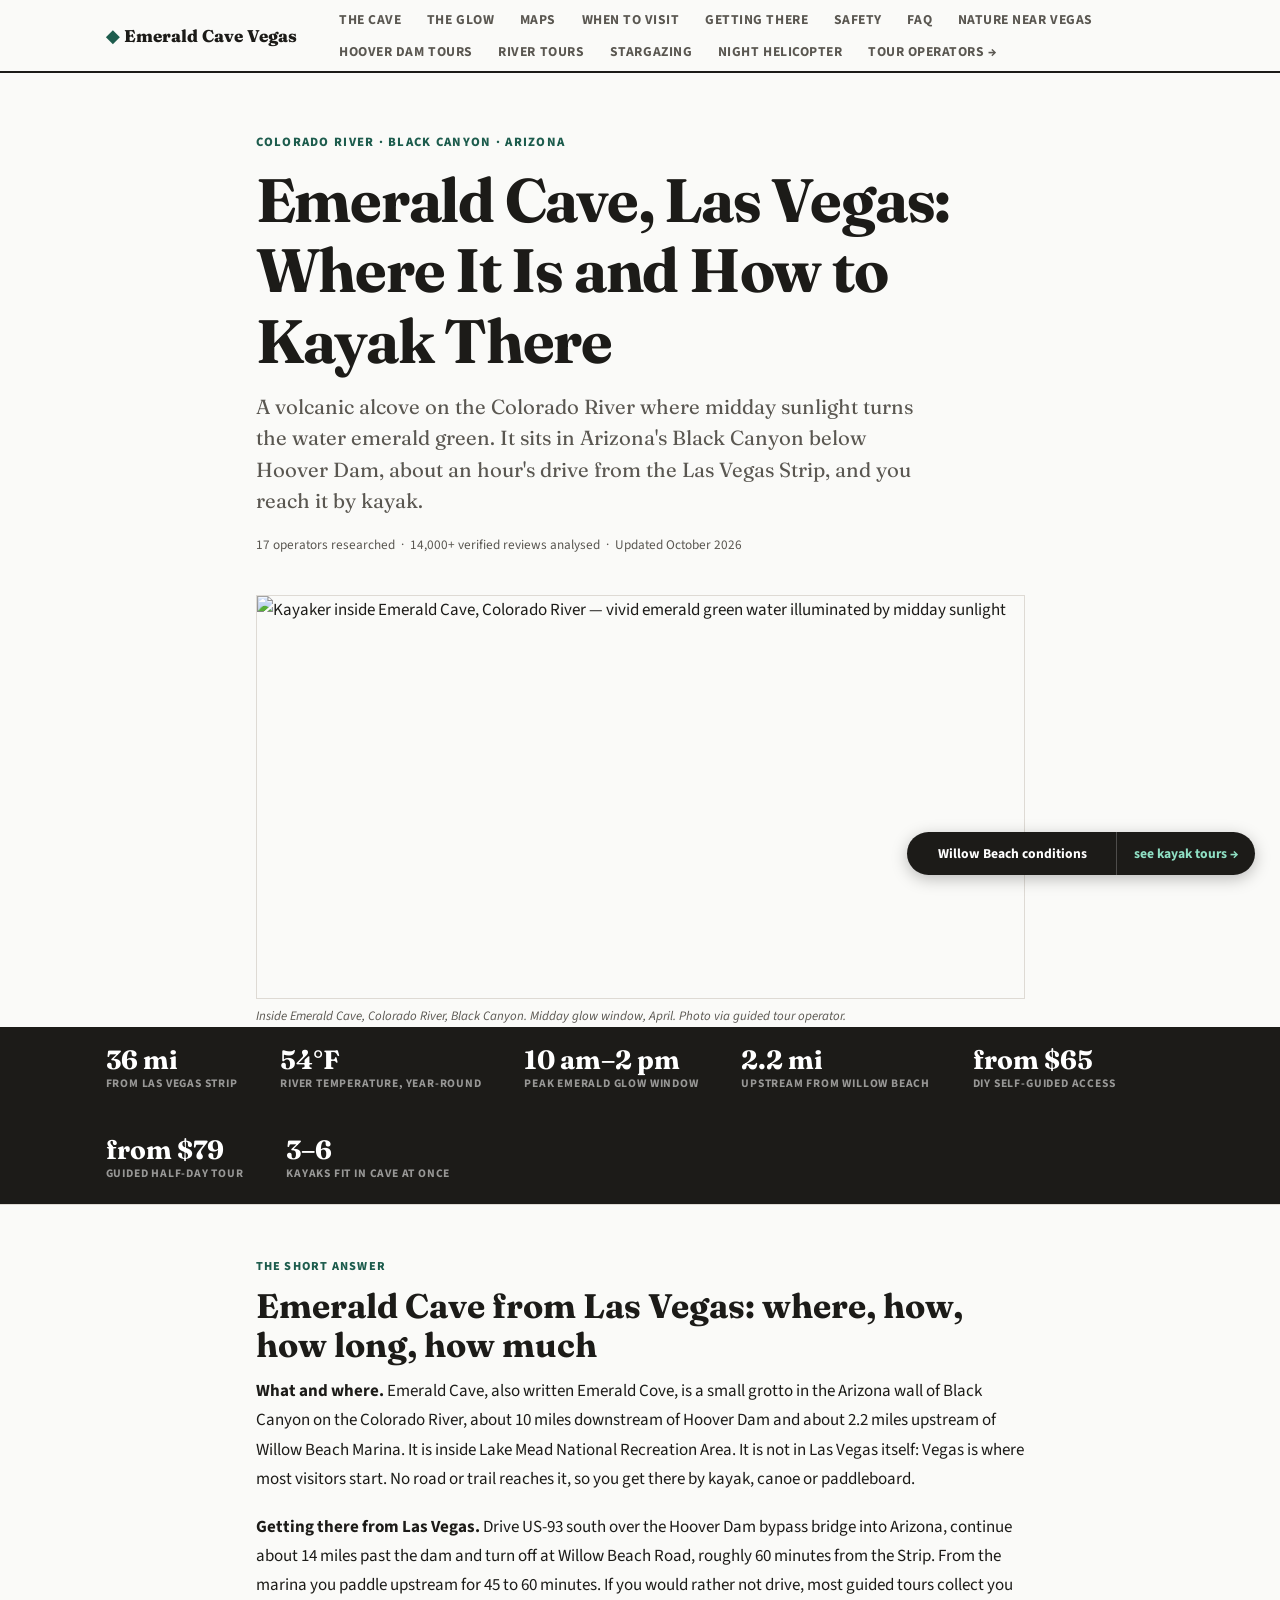
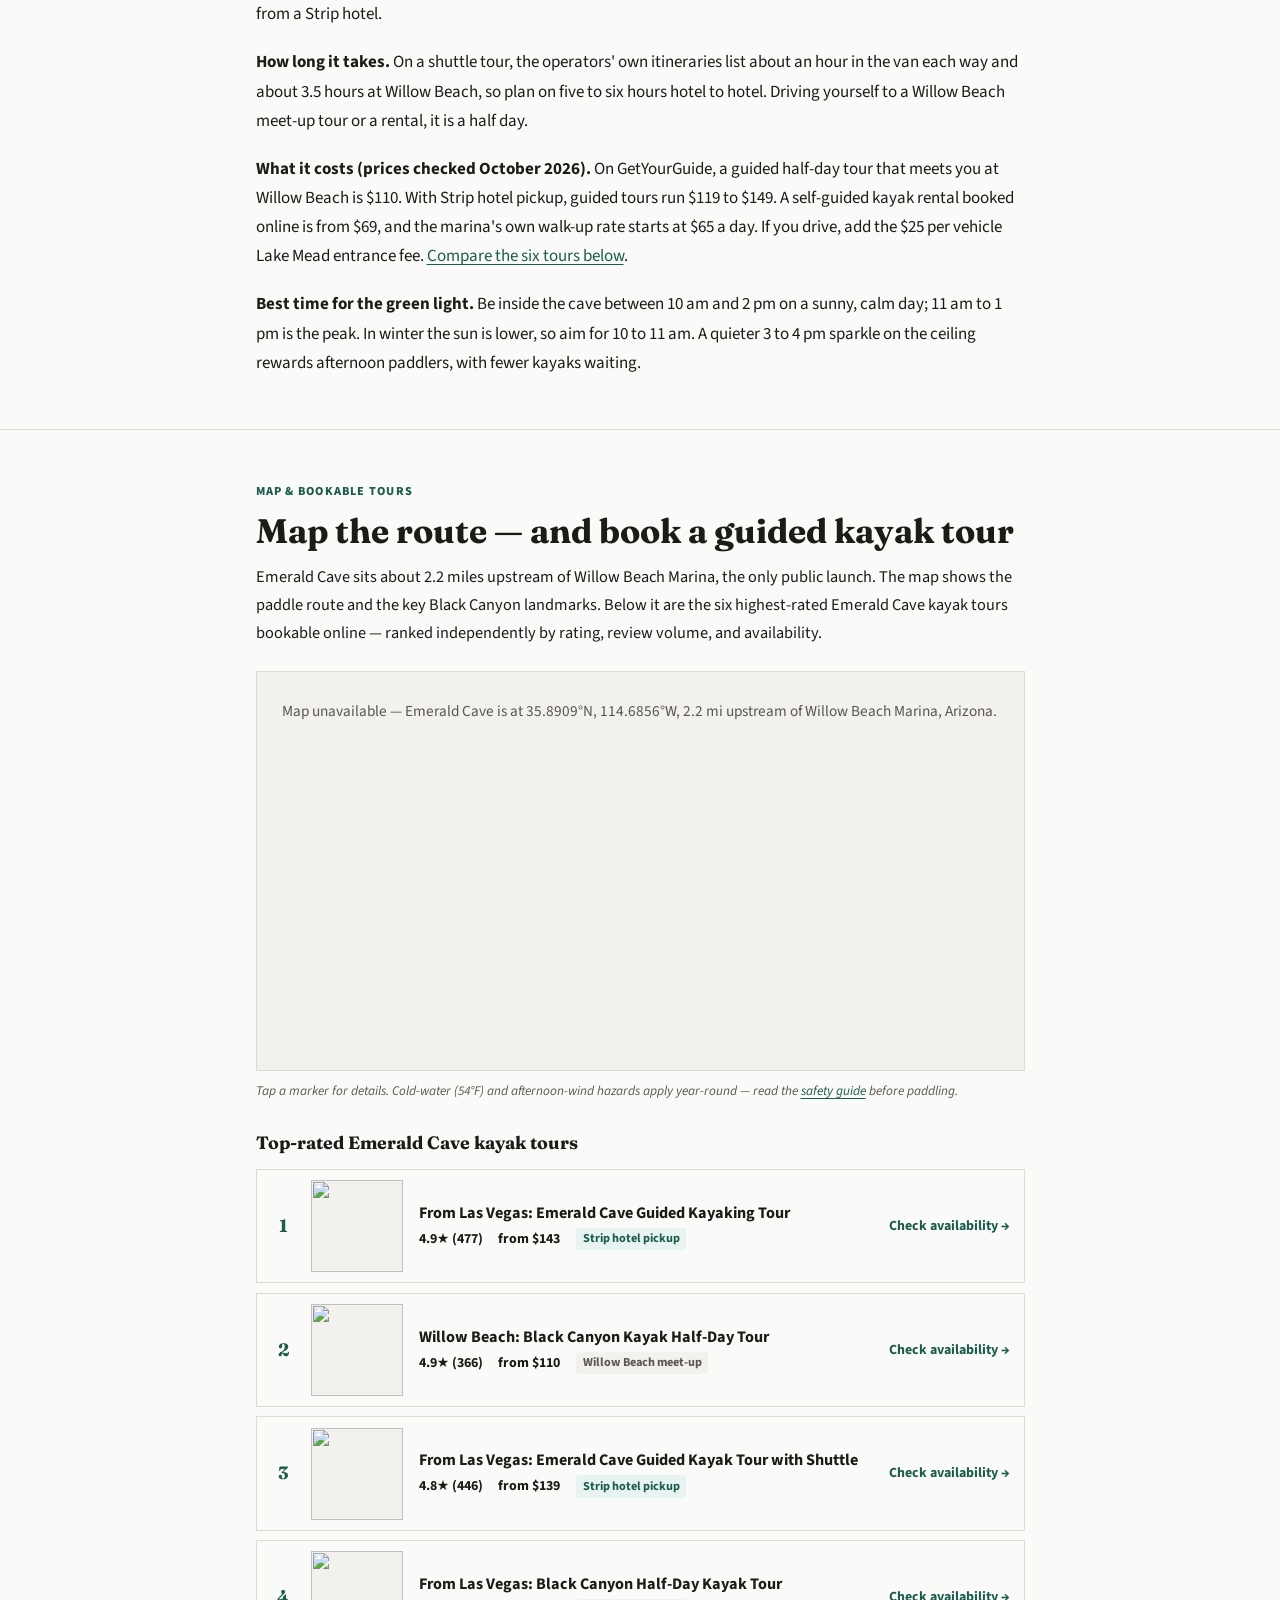
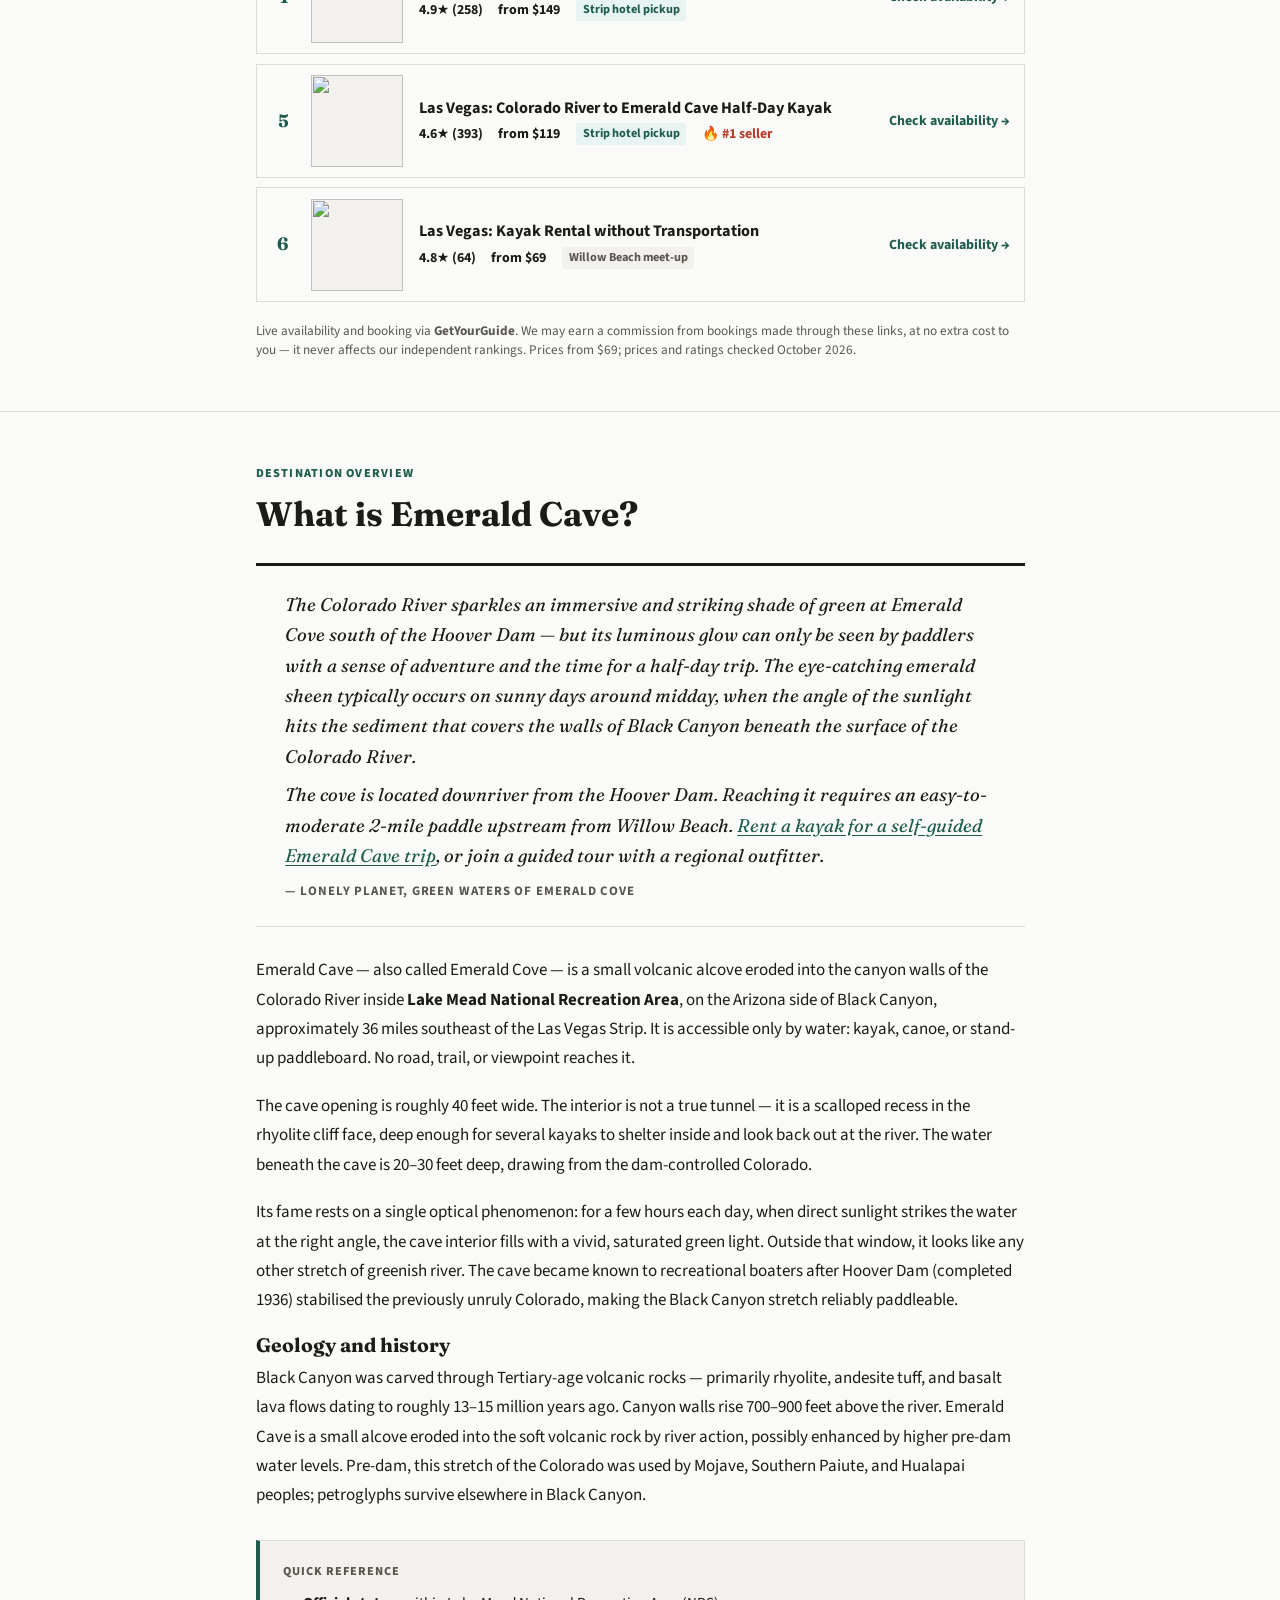
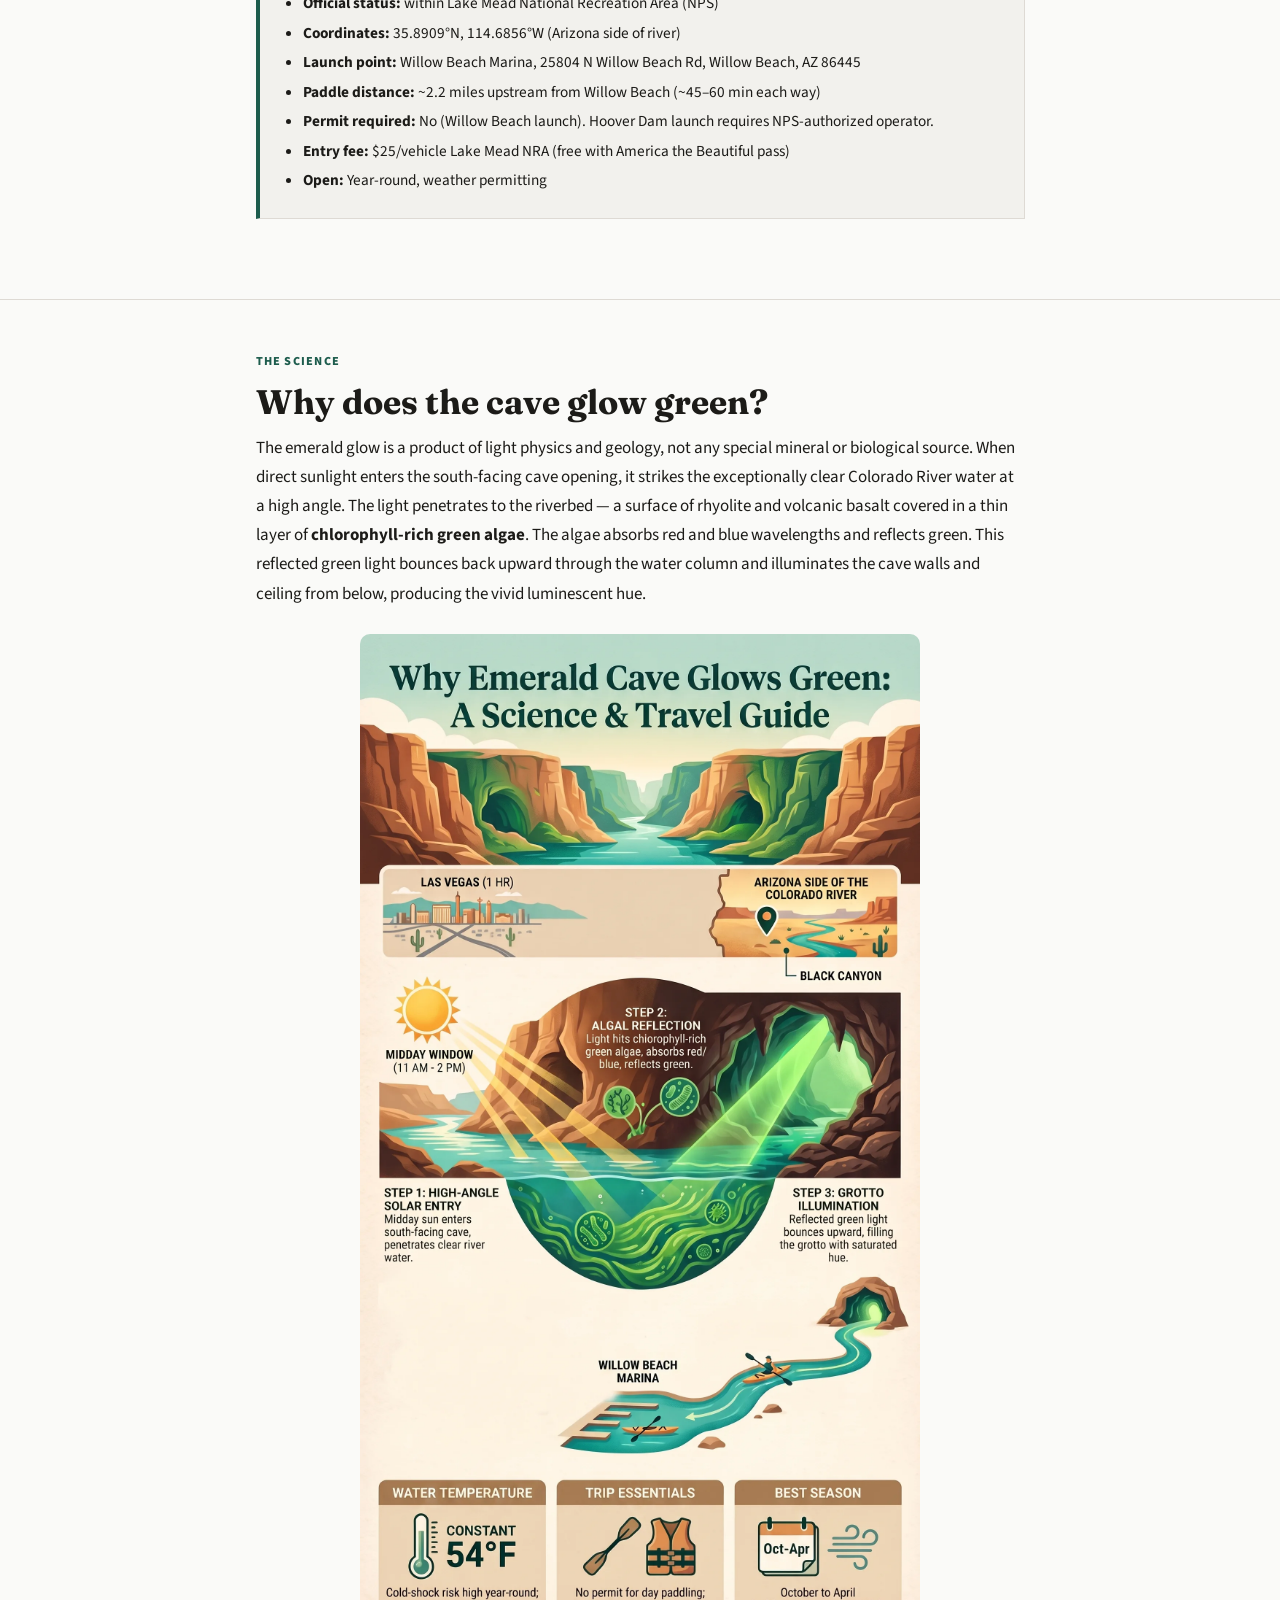
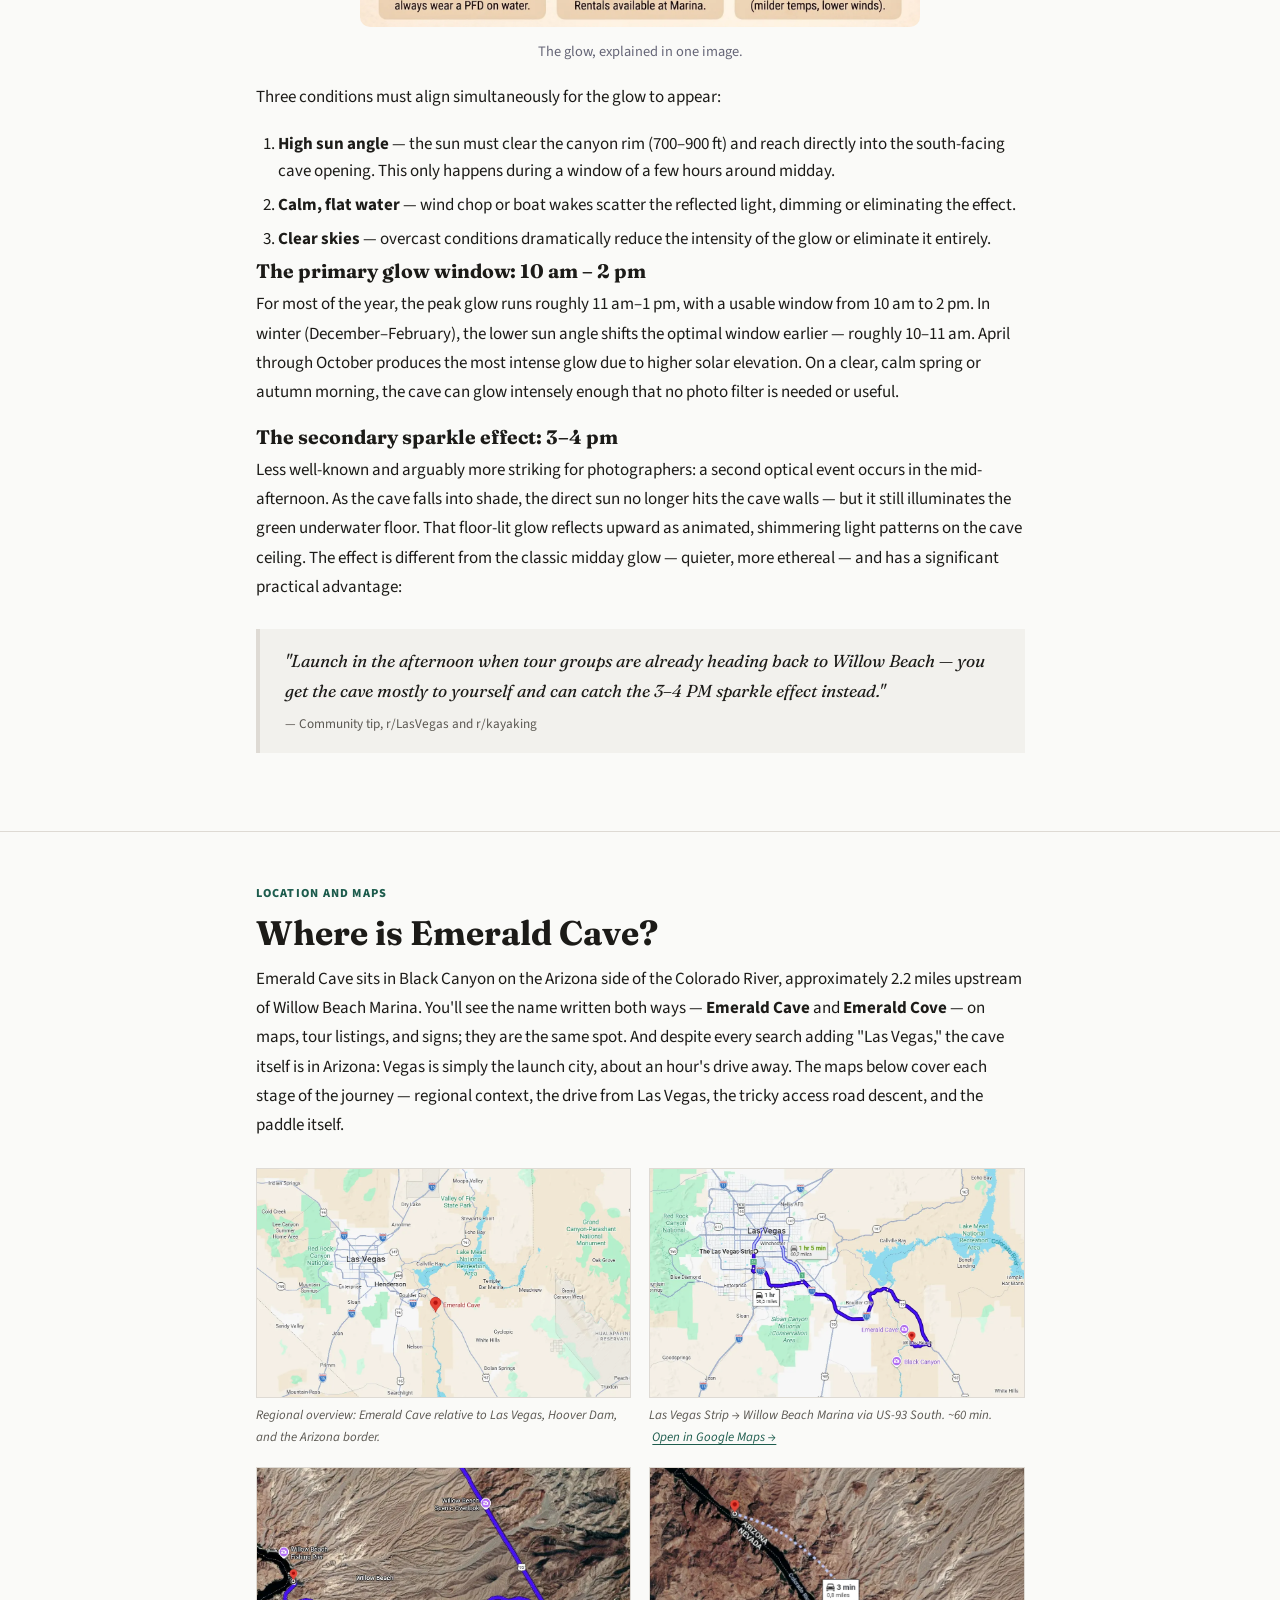
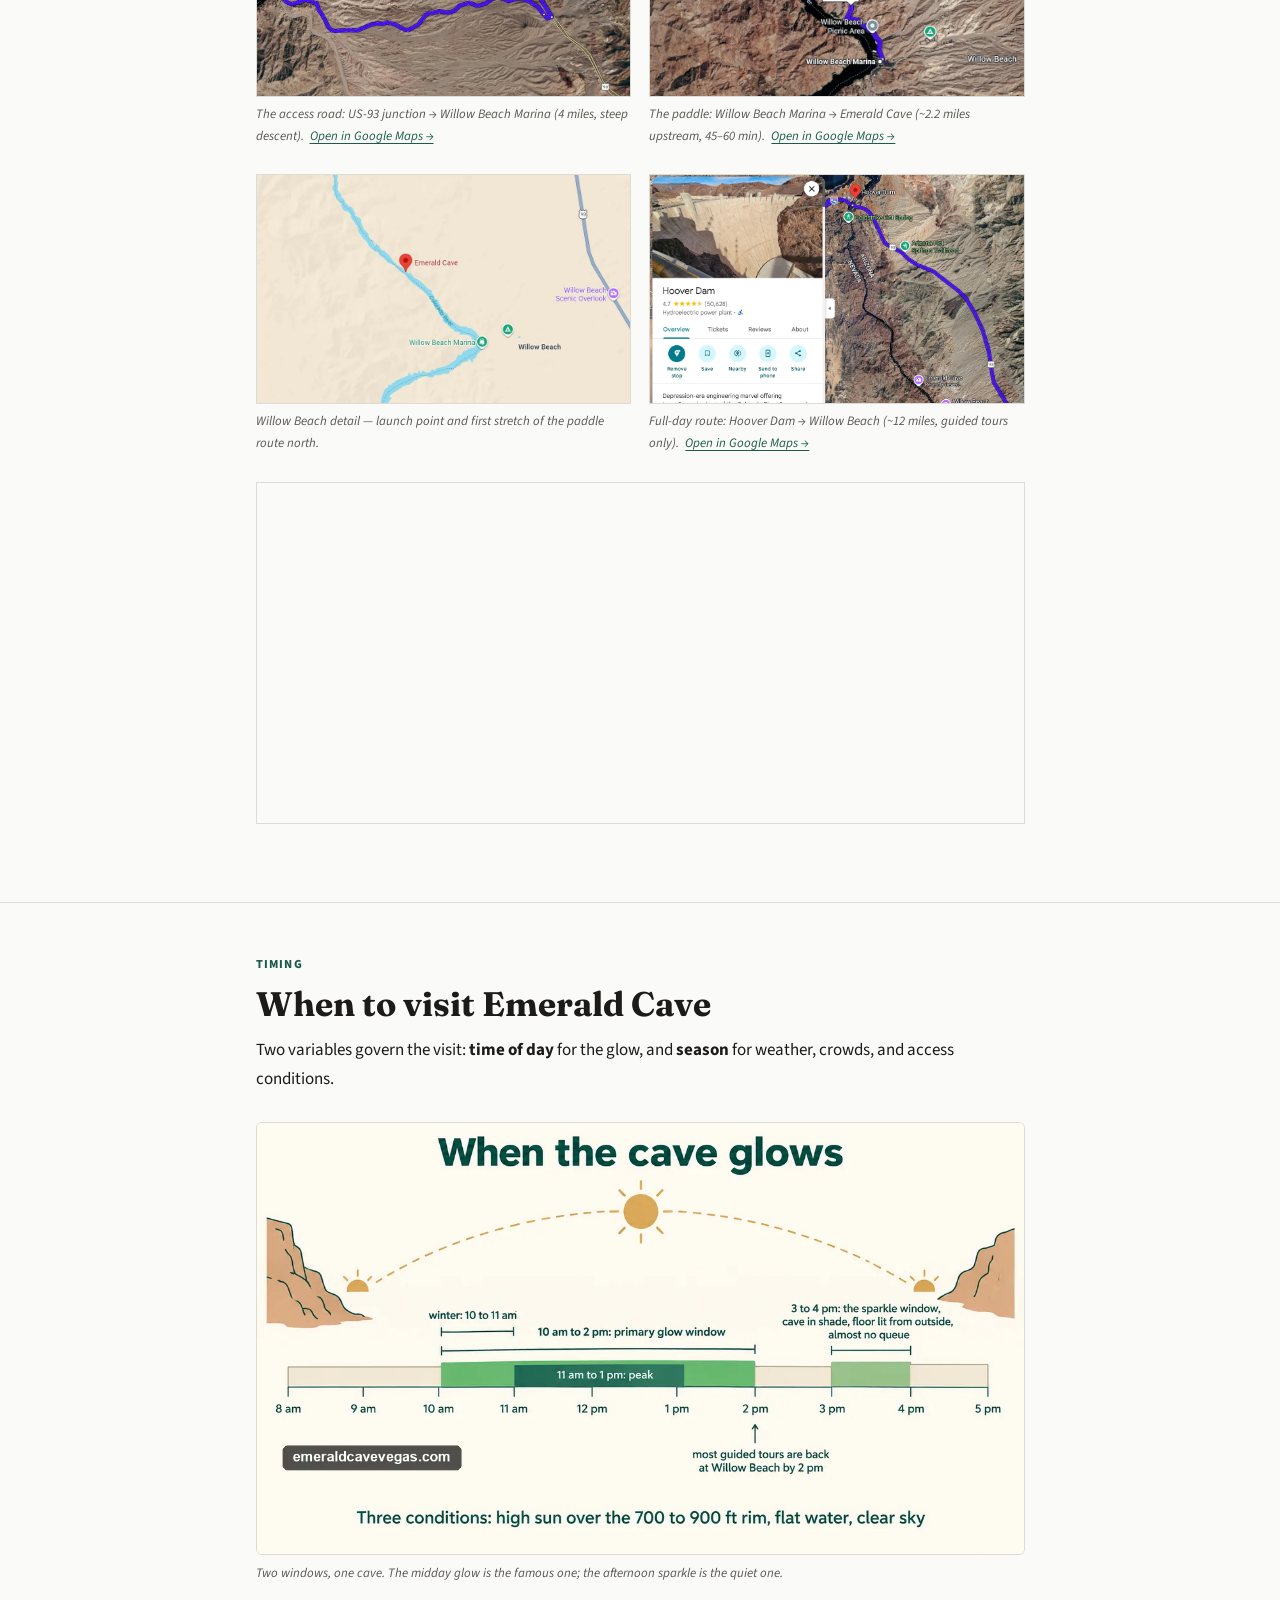
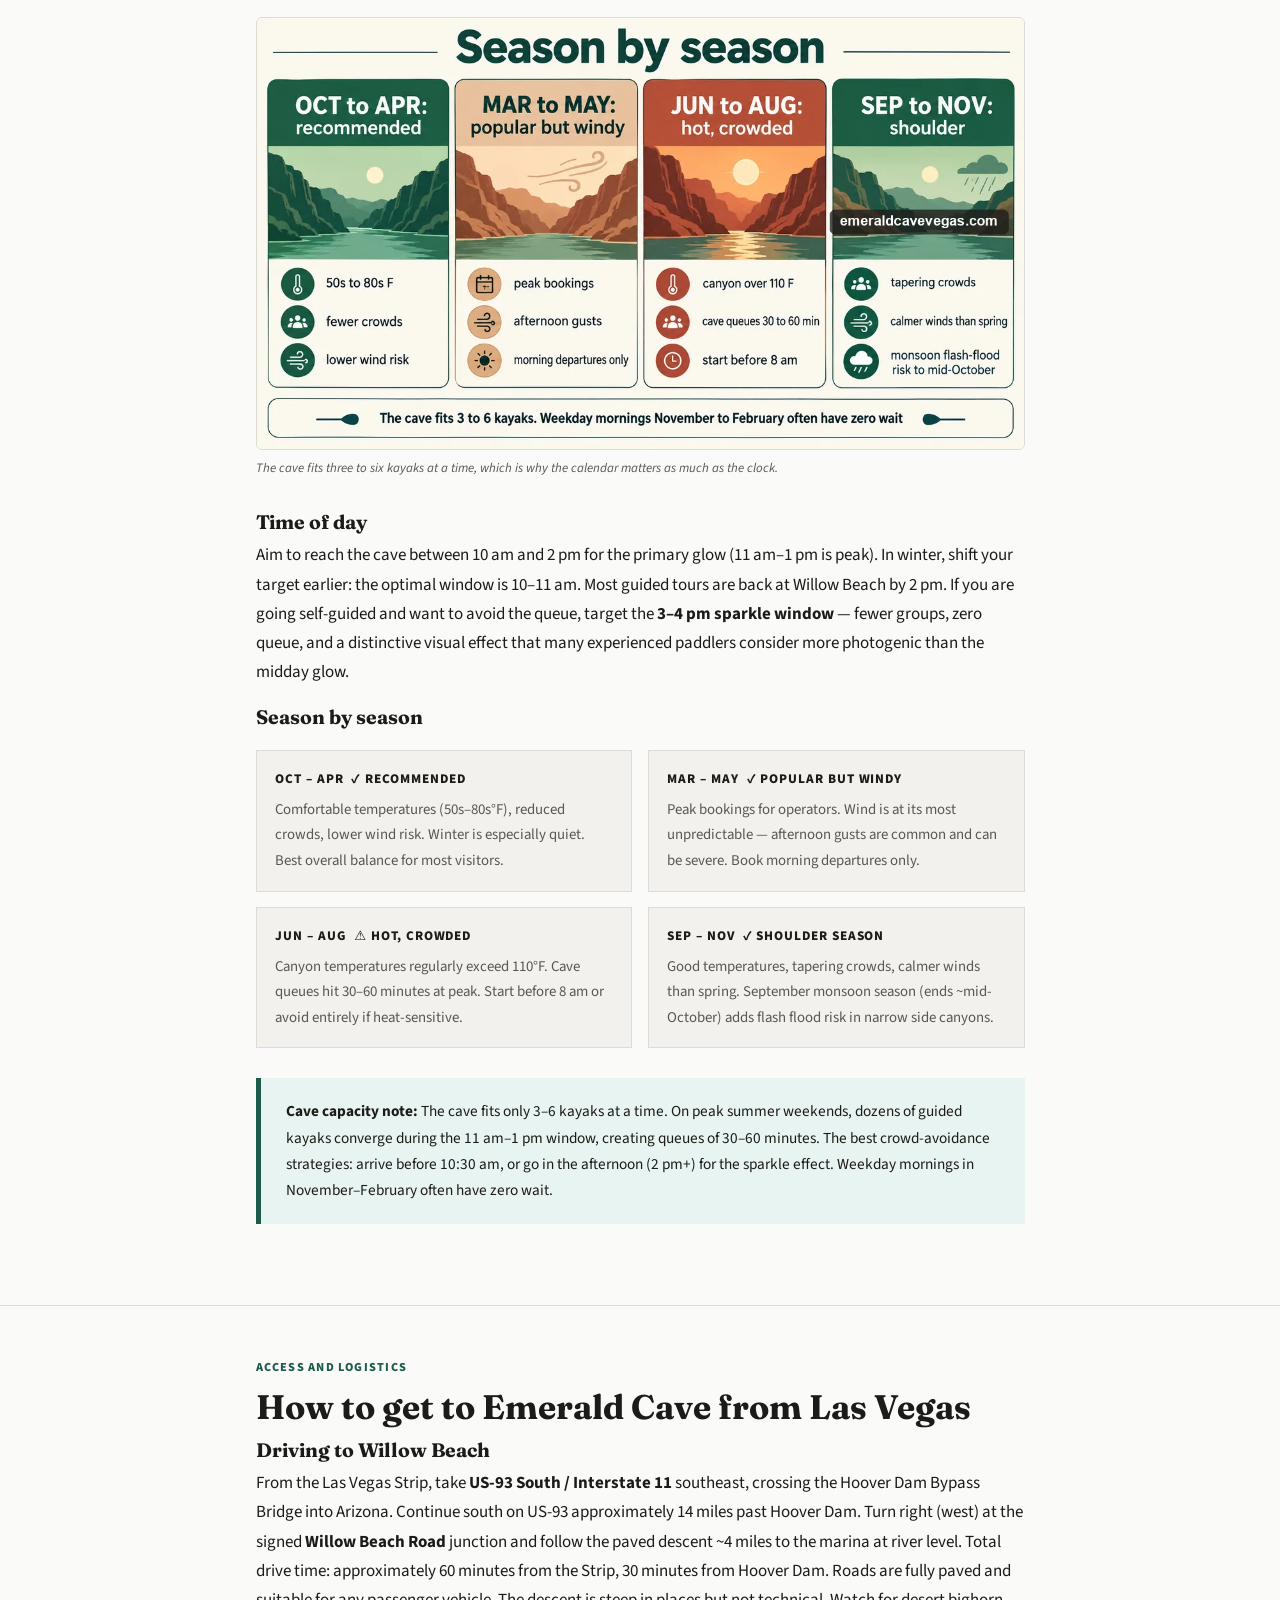
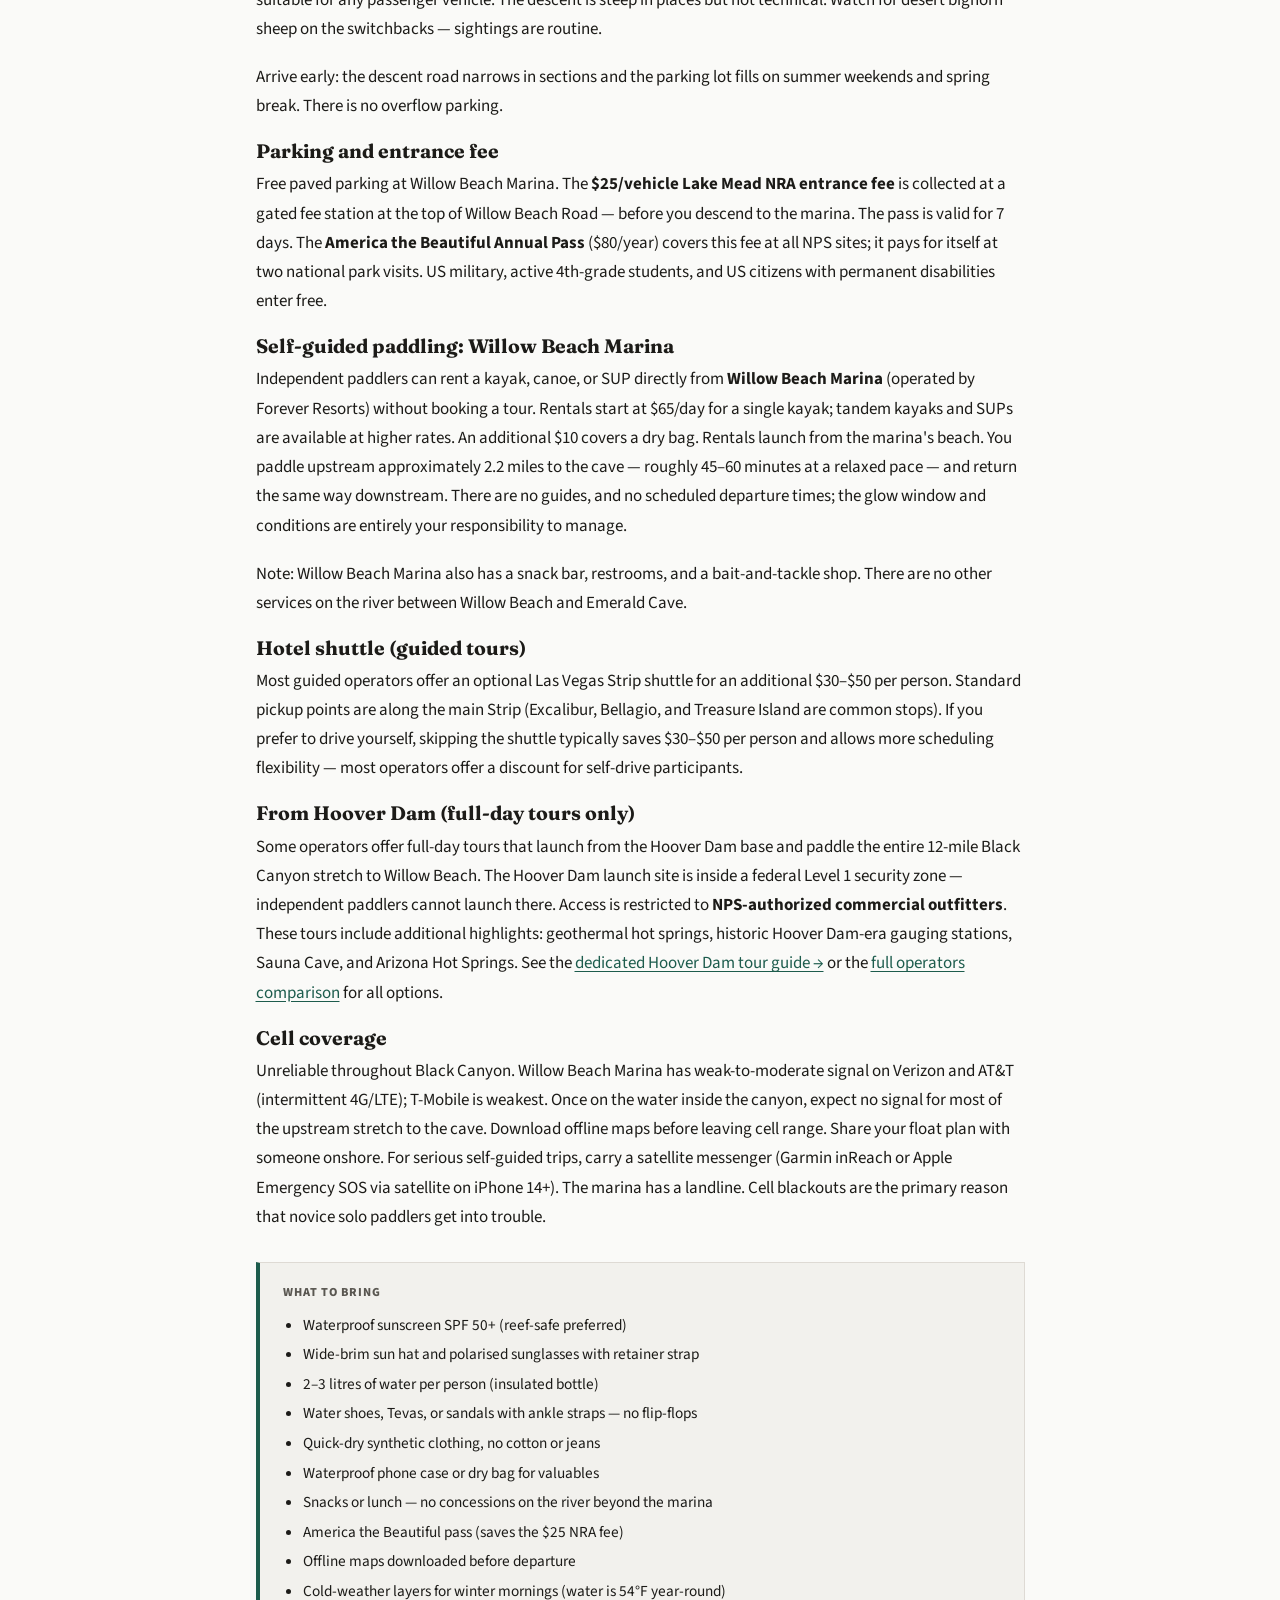
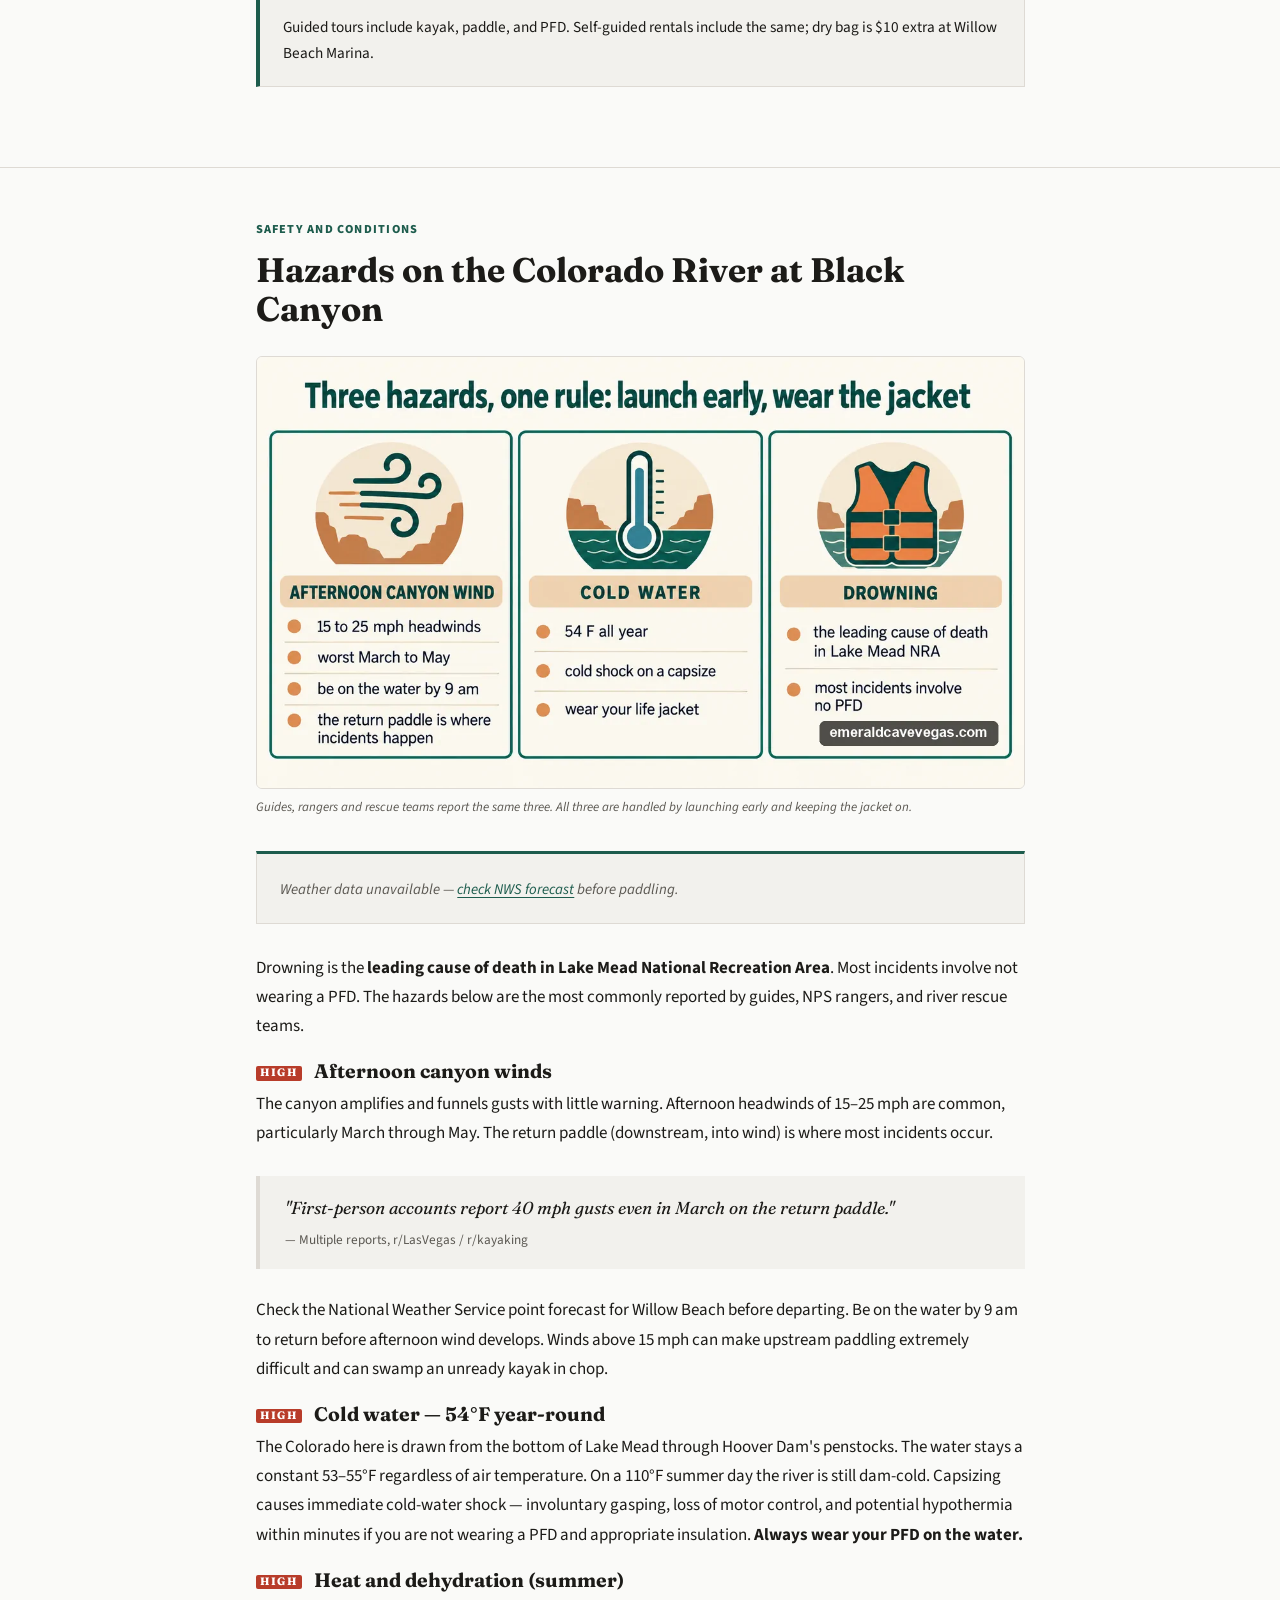
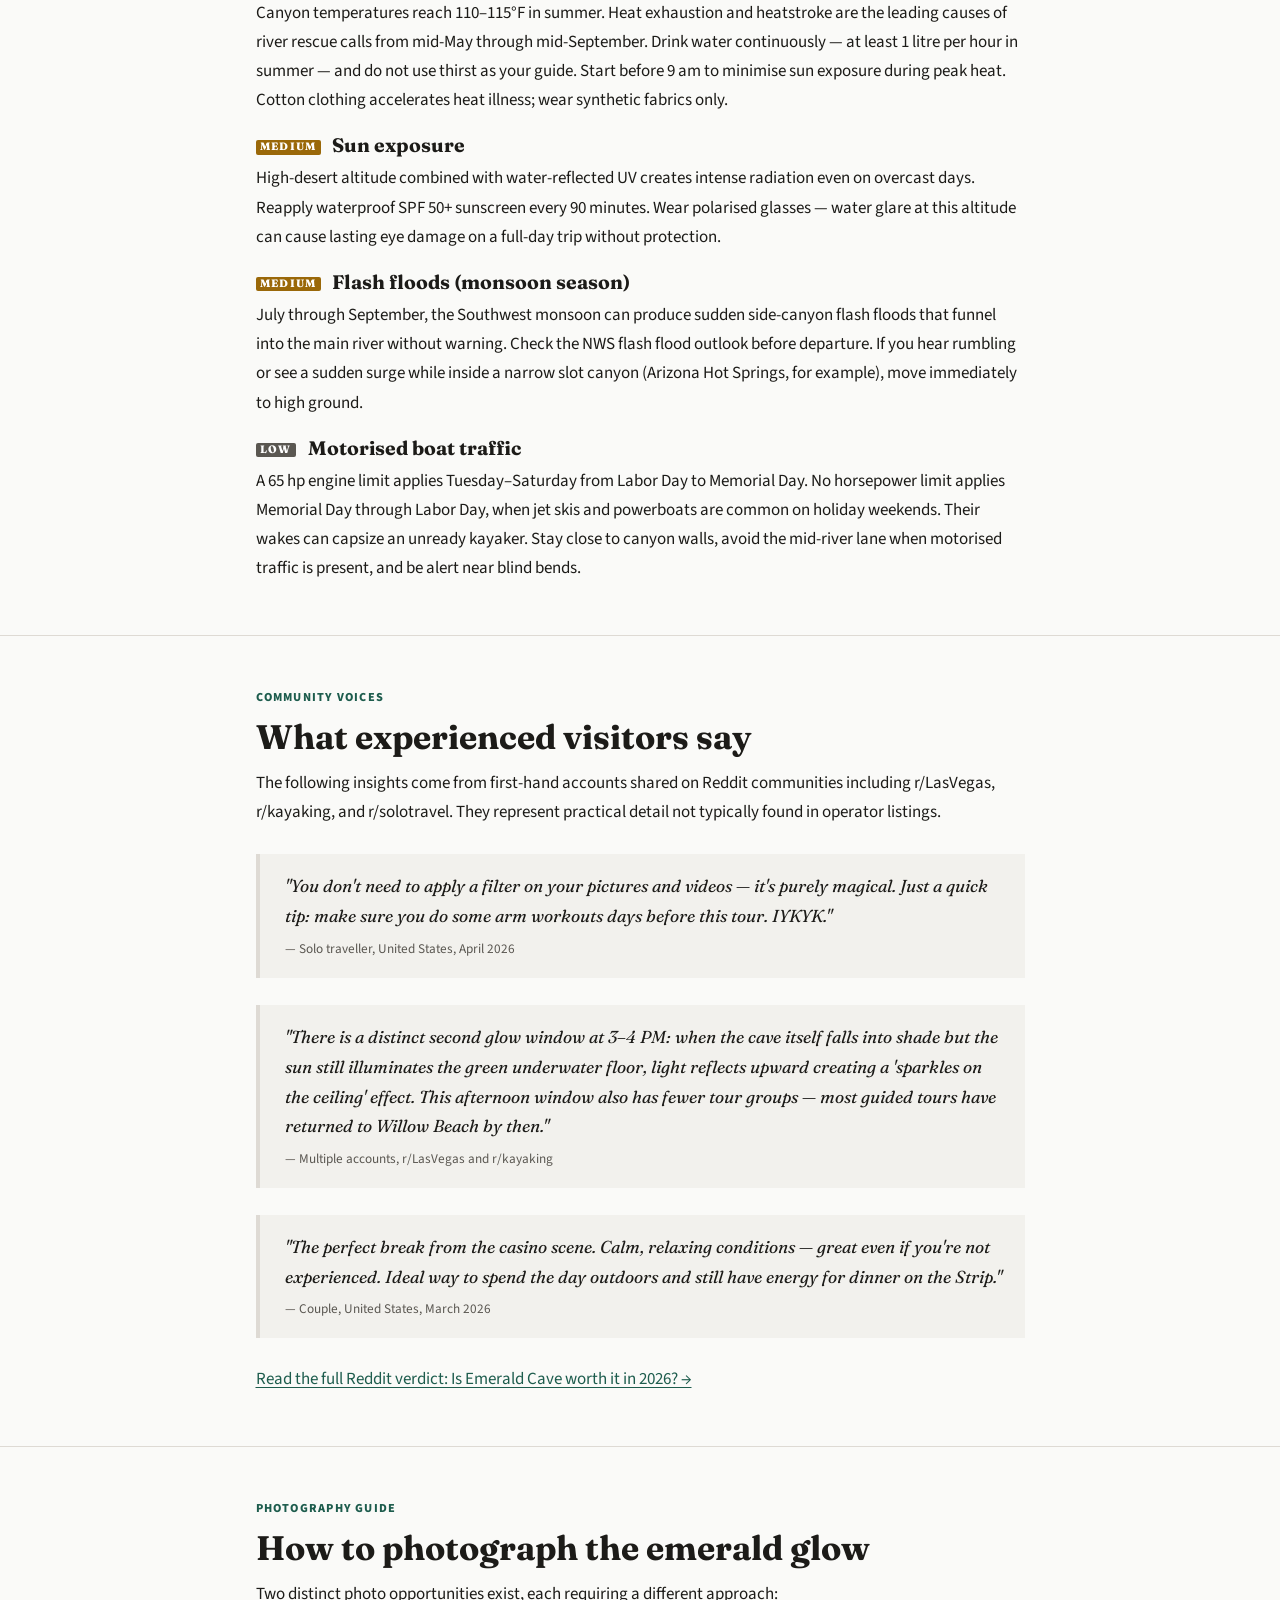
==== commit f8f8d86c: "Homepage answers "emerald cave" / "emerald cave las vegas" directly GYG weekly low-hanging fruit: / " ====
--- a/index.html
+++ b/index.html
@@ -3,15 +3,15 @@
 <head>
   <meta charset="UTF-8">
   <meta name="viewport" content="width=device-width, initial-scale=1.0">
-  <title>Emerald Cave: Colorado River Guide — Black Canyon, Las Vegas (2026)</title>
-  <meta name="description" content="Independent reference guide to Emerald Cave (also written Emerald Cove) on the Colorado River: why the cave glows green, when to visit, how to get there, safety, photography, and a comparison of all 17 tour operators near Las Vegas.">
+  <title>Emerald Cave Las Vegas: Where It Is, Tours &amp; Glow Times</title>
+  <meta name="description" content="Emerald Cave (Emerald Cove) is a Colorado River grotto in Arizona's Black Canyon, an hour from Las Vegas. Route, glow times, tours $110-149 (Oct 2026).">
   <link rel="canonical" href="https://emeraldcavevegas.com/">
 <meta property="og:image" content="https://emeraldcavevegas.com/img/emerald-cave.webp">
 <meta property="og:image:width" content="1200">
 <meta property="og:image:height" content="630">
 
   <meta property="og:type"        content="article">
-  <meta property="og:title"       content="Emerald Cave: Colorado River Guide — Black Canyon, Las Vegas">
+  <meta property="og:title"       content="Emerald Cave Las Vegas: Where It Is, Tours &amp; Glow Times">
   <meta property="og:description" content="Independent reference guide: the science of the emerald glow, best times, DIY access, safety, photography, and all 17 operators compared.">
   <meta property="og:url"         content="https://emeraldcavevegas.com/">
   <meta name="twitter:card"       content="summary_large_image">
@@ -39,7 +39,7 @@
         "image": "https://emeraldcavevegas.com/img/emerald-cave.webp",
         "description": "Independent reference guide covering the science of the emerald glow, seasonal timing, DIY access from Willow Beach, safety hazards, photography, and a comparison of all 17 kayak tour operators.",
         "datePublished": "2026-04-27",
-        "dateModified": "2026-04-27",
+        "dateModified": "2026-10-05",
         "author": {"@id": "https://emeraldcavevegas.com/#website"},
         "publisher": {"@id": "https://emeraldcavevegas.com/#website"},
         "mainEntityOfPage": "https://emeraldcavevegas.com/",
@@ -247,9 +247,9 @@
 <section class="hero">
   <div class="container">
     <span class="eyebrow">Colorado River · Black Canyon · Arizona</span>
-    <h1>Emerald Cave</h1>
-    <p class="hero-deck">A volcanic alcove on the Colorado River where midday sunlight turns the water emerald green. Independent reference guide for visitors, paddlers, and photographers — 36 miles southeast of Las Vegas.</p>
-    <p class="byline">17 operators researched &nbsp;·&nbsp; 14,000+ verified reviews analysed &nbsp;·&nbsp; Updated <time datetime="2026-04-27">April 2026</time></p>
+    <h1>Emerald Cave, Las Vegas: Where It Is and How to Kayak There</h1>
+    <p class="hero-deck">A volcanic alcove on the Colorado River where midday sunlight turns the water emerald green. It sits in Arizona's Black Canyon below Hoover Dam, about an hour's drive from the Las Vegas Strip, and you reach it by kayak.</p>
+    <p class="byline">17 operators researched &nbsp;·&nbsp; 14,000+ verified reviews analysed &nbsp;·&nbsp; Updated <time datetime="2026-10-05">October 2026</time></p>
   </div>
   <div class="container">
     <figure class="hero-img-wrap">
@@ -274,6 +274,24 @@
   </div>
 </div>
 
+<!-- SHORT ANSWER: EMERALD CAVE LAS VEGAS -->
+<section id="short-answer">
+  <div class="container">
+    <span class="s-label">The Short Answer</span>
+    <h2>Emerald Cave from Las Vegas: where, how, how long, how much</h2>
+
+    <p><strong>What and where.</strong> Emerald Cave, also written Emerald Cove, is a small grotto in the Arizona wall of Black Canyon on the Colorado River, about 10 miles downstream of Hoover Dam and about 2.2 miles upstream of Willow Beach Marina. It is inside Lake Mead National Recreation Area. It is not in Las Vegas itself: Vegas is where most visitors start. No road or trail reaches it, so you get there by kayak, canoe or paddleboard.</p>
+
+    <p><strong>Getting there from Las Vegas.</strong> Drive US-93 south over the Hoover Dam bypass bridge into Arizona, continue about 14 miles past the dam and turn off at Willow Beach Road, roughly 60 minutes from the Strip. From the marina you paddle upstream for 45 to 60 minutes. If you would rather not drive, most guided tours collect you from a Strip hotel.</p>
+
+    <p><strong>How long it takes.</strong> On a shuttle tour, the operators' own itineraries list about an hour in the van each way and about 3.5 hours at Willow Beach, so plan on five to six hours hotel to hotel. Driving yourself to a Willow Beach meet-up tour or a rental, it is a half day.</p>
+
+    <p><strong>What it costs (prices checked October 2026).</strong> On GetYourGuide, a guided half-day tour that meets you at Willow Beach is $110. With Strip hotel pickup, guided tours run $119 to $149. A self-guided kayak rental booked online is from $69, and the marina's own walk-up rate starts at $65 a day. If you drive, add the $25 per vehicle Lake Mead entrance fee. <a href="#tour-map">Compare the six tours below</a>.</p>
+
+    <p><strong>Best time for the green light.</strong> Be inside the cave between 10 am and 2 pm on a sunny, calm day; 11 am to 1 pm is the peak. In winter the sun is lower, so aim for 10 to 11 am. A quieter 3 to 4 pm sparkle on the ceiling rewards afternoon paddlers, with fewer kayaks waiting.</p>
+  </div>
+</section>
+
 <!-- TOUR MAP + BOOKABLE TOURS -->
 <section id="tour-map">
   <div class="container">
@@ -293,7 +311,7 @@
           <span class="ec-body">
             <span class="ec-title">From Las Vegas: Emerald Cave Guided Kayaking Tour</span>
             <span class="ec-meta">
-              <span class="ec-rating">4.9★ (463)</span>
+              <span class="ec-rating">4.9★ (477)</span>
               <span class="ec-price">from $143</span>
               <span class="ec-pickup">Strip hotel pickup</span>
             </span>
@@ -308,7 +326,7 @@
           <span class="ec-body">
             <span class="ec-title">Willow Beach: Black Canyon Kayak Half-Day Tour</span>
             <span class="ec-meta">
-              <span class="ec-rating">4.9★ (342)</span>
+              <span class="ec-rating">4.9★ (366)</span>
               <span class="ec-price">from $110</span>
               <span class="ec-pickup ec-pickup-meet">Willow Beach meet-up</span>
             </span>
@@ -323,7 +341,7 @@
           <span class="ec-body">
             <span class="ec-title">From Las Vegas: Emerald Cave Guided Kayak Tour with Shuttle</span>
             <span class="ec-meta">
-              <span class="ec-rating">4.8★ (371)</span>
+              <span class="ec-rating">4.8★ (446)</span>
               <span class="ec-price">from $139</span>
               <span class="ec-pickup">Strip hotel pickup</span>
             </span>
@@ -338,7 +356,7 @@
           <span class="ec-body">
             <span class="ec-title">From Las Vegas: Black Canyon Half-Day Kayak Tour</span>
             <span class="ec-meta">
-              <span class="ec-rating">4.9★ (249)</span>
+              <span class="ec-rating">4.9★ (258)</span>
               <span class="ec-price">from $149</span>
               <span class="ec-pickup">Strip hotel pickup</span>
             </span>
@@ -353,7 +371,7 @@
           <span class="ec-body">
             <span class="ec-title">Las Vegas: Colorado River to Emerald Cave Half-Day Kayak</span>
             <span class="ec-meta">
-              <span class="ec-rating">4.6★ (317)</span>
+              <span class="ec-rating">4.6★ (393)</span>
               <span class="ec-price">from $119</span>
               <span class="ec-pickup">Strip hotel pickup</span>
               <span class="ec-hot">🔥 #1 seller</span>
@@ -369,8 +387,8 @@
           <span class="ec-body">
             <span class="ec-title">Las Vegas: Kayak Rental without Transportation</span>
             <span class="ec-meta">
-              <span class="ec-rating">4.9★ (61)</span>
-              <span class="ec-price">from $79</span>
+              <span class="ec-rating">4.8★ (64)</span>
+              <span class="ec-price">from $69</span>
               <span class="ec-pickup ec-pickup-meet">Willow Beach meet-up</span>
             </span>
           </span>
@@ -378,7 +396,7 @@
         </a>
       </li>
     </ol>
-    <p class="tm-credit">Live availability and booking via <strong>GetYourGuide</strong>. We may earn a commission from bookings made through these links, at no extra cost to you — it never affects our independent rankings. Prices from $79; tours verified June 2026.</p>
+    <p class="tm-credit">Live availability and booking via <strong>GetYourGuide</strong>. We may earn a commission from bookings made through these links, at no extra cost to you — it never affects our independent rankings. Prices from $69; prices and ratings checked October 2026.</p>
   </div>
 </section>
 
